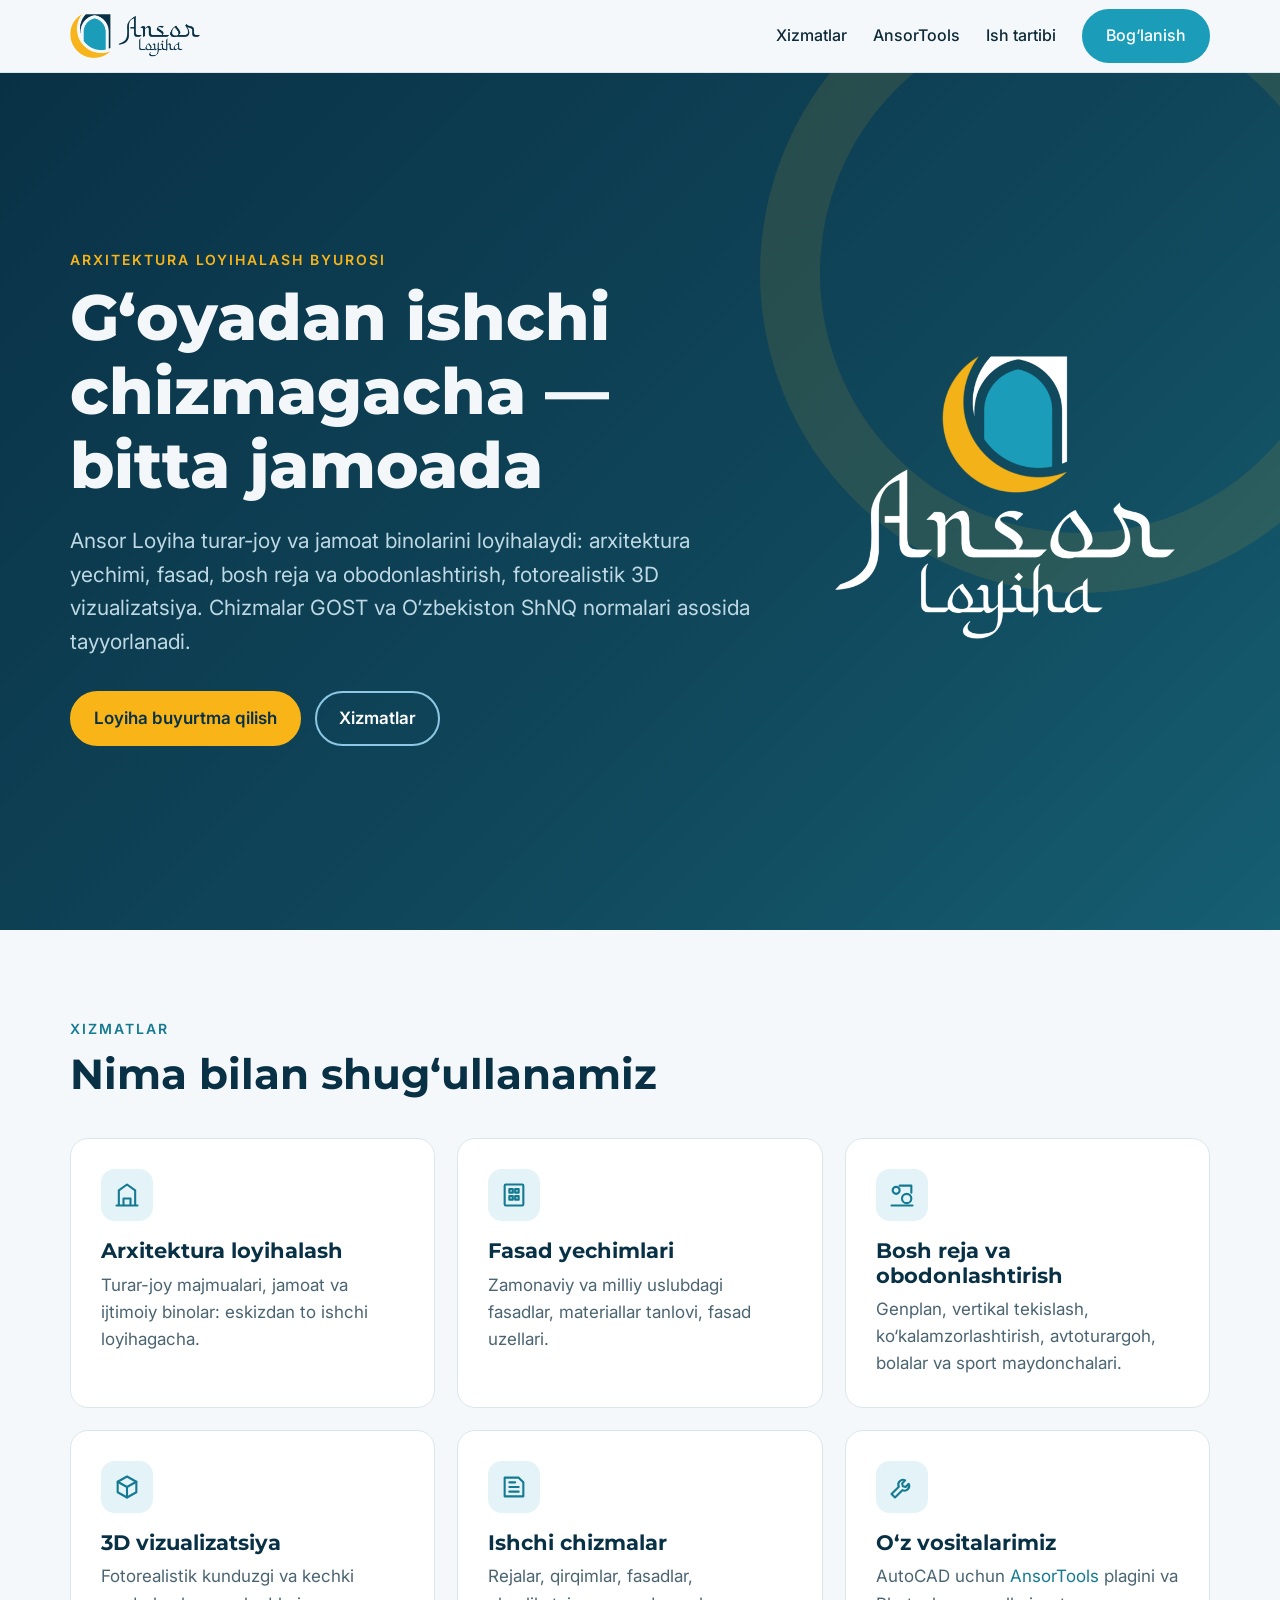
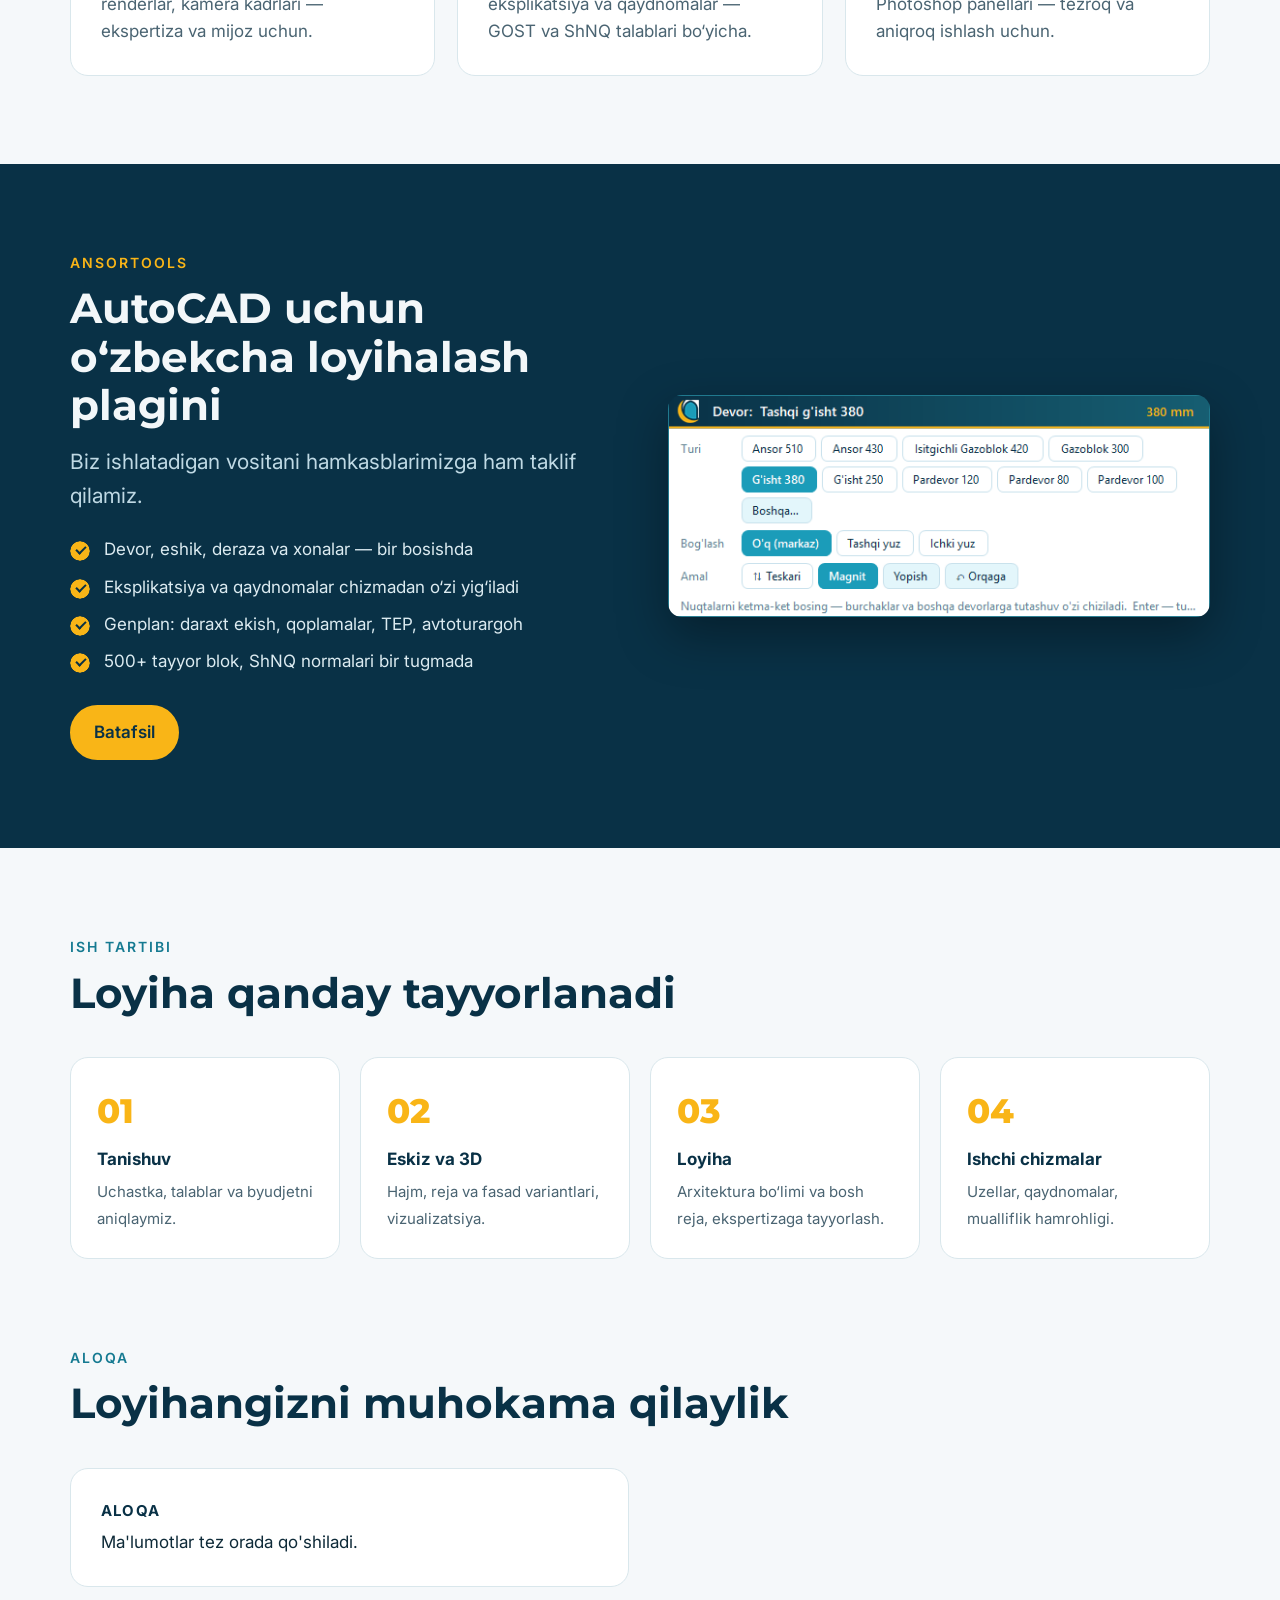
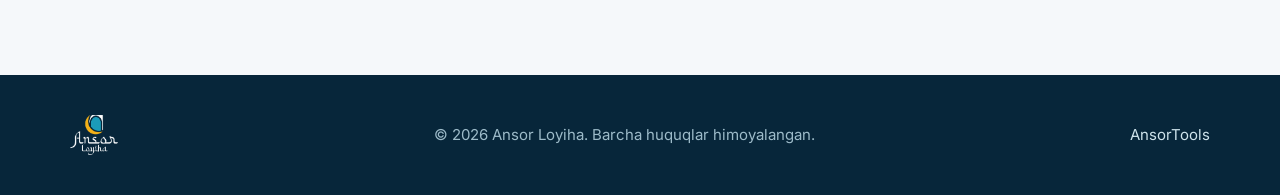
==== index.html @ 88f1e9ee "Ansor Loyiha sayti va AnsorTools yangilanish fayllari" ====
<!doctype html>
<html lang="uz">
<head>
<meta charset="utf-8">
<meta name="viewport" content="width=device-width, initial-scale=1">
<title>Ansor Loyiha — arxitektura loyihalash va 3D vizualizatsiya</title>
<meta name="description" content="Ansor Loyiha — arxitektura loyihalash byurosi: turar-joy va jamoat binolari, fasad yechimlari, bosh reja va obodonlashtirish, fotorealistik 3D vizualizatsiya. GOST va ShNQ normalari asosida.">
<meta name="keywords" content="Ansor Loyiha, arxitektura loyihalash, loyiha byurosi, 3D vizualizatsiya, fasad loyihasi, bosh reja, genplan, obodonlashtirish, ShNQ, архитектурное проектирование Узбекистан">
<link rel="canonical" href="https://saidmubin2105.github.io/">
<meta name="robots" content="index,follow">
<meta property="og:type" content="website">
<meta property="og:site_name" content="Ansor Loyiha">
<meta property="og:title" content="Ansor Loyiha — arxitektura loyihalash va 3D vizualizatsiya">
<meta property="og:description" content="Turar-joy va jamoat binolari, fasad, bosh reja va 3D vizualizatsiya — GOST va ShNQ asosida.">
<meta property="og:url" content="https://saidmubin2105.github.io/">
<meta property="og:image" content="https://saidmubin2105.github.io/assets/img/belgi-512.png">
<meta property="og:locale" content="uz_UZ">
<meta name="theme-color" content="#093146">
<link rel="icon" type="image/png" sizes="32x32" href="/assets/img/belgi-32.png">
<link rel="apple-touch-icon" href="/assets/img/belgi-180.png">
<link rel="preconnect" href="https://fonts.googleapis.com"><link rel="preconnect" href="https://fonts.gstatic.com" crossorigin>
<link rel="stylesheet" href="https://fonts.googleapis.com/css2?family=Montserrat:wght@600;700;800&family=Inter:wght@400;500;600&display=swap">
<link rel="stylesheet" href="/assets/style.css">
<script type="application/ld+json">
{
    "@context":  "https://schema.org",
    "@type":  "Organization",
    "name":  "Ansor Loyiha",
    "url":  "https://saidmubin2105.github.io/",
    "logo":  "https://saidmubin2105.github.io/assets/img/belgi-512.png",
    "description":  "Arxitektura loyihalash, fasad, bosh reja va 3D vizualizatsiya"
}
</script>
</head>
<body>
<header class="top">
  <div class="wrap">
    <a class="logo" href="/" aria-label="Ansor Loyiha — bosh sahifa"><img src="/assets/img/logo_480.png" alt="Ansor Loyiha" width="480" height="164"></a>
    <button class="menu-btn" aria-label="Menyu" onclick="document.querySelector('.nav').classList.toggle('open')">&#9776;</button>
    <nav class="nav">
      <a href="#xizmatlar">Xizmatlar</a>
      
      <a href="/ansortools.html">AnsorTools</a>
      <a href="#bosqichlar">Ish tartibi</a>
      <a class="btn" href="#aloqa">Bog‘lanish</a>
    </nav>
  </div>
</header>

<main>
<section class="hero">
  <div class="wrap">
    <div>
      <p class="eyebrow">Arxitektura loyihalash byurosi</p>
      <h1>G‘oyadan ishchi chizmagacha — bitta jamoada</h1>
      <p class="lead">Ansor Loyiha turar-joy va jamoat binolarini loyihalaydi: arxitektura yechimi, fasad, bosh reja va obodonlashtirish, fotorealistik 3D vizualizatsiya. Chizmalar GOST va O‘zbekiston ShNQ normalari asosida tayyorlanadi.</p>
      <div class="cta">
        <a class="btn gold" href="#aloqa">Loyiha buyurtma qilish</a>
        <a class="btn ghost" href="#xizmatlar">Xizmatlar</a>
      </div>
    </div>
    <img class="mark" src="/assets/img/logo_oq.png" alt="Ansor Loyiha belgisi — yarim oy va ravoq" width="1196" height="996">
  </div>
</section>

<section id="xizmatlar">
  <div class="wrap">
    <div class="sec-head">
      <p class="eyebrow">Xizmatlar</p>
      <h2>Nima bilan shug‘ullanamiz</h2>
    </div>
    <div class="grid g3">
      <article class="card">
        <div class="ico"><svg viewBox="0 0 24 24"><path d="M3 21h18M5 21V8l7-5 7 5v13M9 21v-6h6v6"/></svg></div>
        <h3>Arxitektura loyihalash</h3>
        <p>Turar-joy majmualari, jamoat va ijtimoiy binolar: eskizdan to ishchi loyihagacha.</p>
      </article>
      <article class="card">
        <div class="ico"><svg viewBox="0 0 24 24"><rect x="4" y="3" width="16" height="18" rx="1"/><path d="M8 7h3v3H8zM13 7h3v3h-3zM8 13h3v3H8zM13 13h3v3h-3z"/></svg></div>
        <h3>Fasad yechimlari</h3>
        <p>Zamonaviy va milliy uslubdagi fasadlar, materiallar tanlovi, fasad uzellari.</p>
      </article>
      <article class="card">
        <div class="ico"><svg viewBox="0 0 24 24"><circle cx="7" cy="8" r="3"/><circle cx="16" cy="15" r="4"/><path d="M3 21h18M10 4h10v6"/></svg></div>
        <h3>Bosh reja va obodonlashtirish</h3>
        <p>Genplan, vertikal tekislash, ko‘kalamzorlashtirish, avtoturargoh, bolalar va sport maydonchalari.</p>
      </article>
      <article class="card">
        <div class="ico"><svg viewBox="0 0 24 24"><path d="M12 3l8 4.5v9L12 21l-8-4.5v-9z"/><path d="M12 12l8-4.5M12 12v9M12 12L4 7.5"/></svg></div>
        <h3>3D vizualizatsiya</h3>
        <p>Fotorealistik kunduzgi va kechki renderlar, kamera kadrlari — ekspertiza va mijoz uchun.</p>
      </article>
      <article class="card">
        <div class="ico"><svg viewBox="0 0 24 24"><path d="M4 4h12l4 4v12H4z"/><path d="M8 12h8M8 16h8M8 8h5"/></svg></div>
        <h3>Ishchi chizmalar</h3>
        <p>Rejalar, qirqimlar, fasadlar, eksplikatsiya va qaydnomalar — GOST va ShNQ talablari bo‘yicha.</p>
      </article>
      <article class="card">
        <div class="ico"><svg viewBox="0 0 24 24"><path d="M14.7 6.3a4 4 0 0 0-5.4 5.4L3 18l3 3 6.3-6.3a4 4 0 0 0 5.4-5.4l-2.6 2.6-2.4-.6-.6-2.4z"/></svg></div>
        <h3>O‘z vositalarimiz</h3>
        <p>AutoCAD uchun <a href="/ansortools.html">AnsorTools</a> plagini va Photoshop panellari — tezroq va aniqroq ishlash uchun.</p>
      </article>
    </div>
  </div>
</section>



<section class="band">
  <div class="wrap split">
    <div>
      <p class="eyebrow" style="color:var(--gold)">AnsorTools</p>
      <h2>AutoCAD uchun o‘zbekcha loyihalash plagini</h2>
      <p class="lead" style="margin-top:16px">Biz ishlatadigan vositani hamkasblarimizga ham taklif qilamiz.</p>
      <ul class="ticks">
        <li>Devor, eshik, deraza va xonalar — bir bosishda</li>
        <li>Eksplikatsiya va qaydnomalar chizmadan o‘zi yig‘iladi</li>
        <li>Genplan: daraxt ekish, qoplamalar, TEP, avtoturargoh</li>
        <li>500+ tayyor blok, ShNQ normalari bir tugmada</li>
      </ul>
      <a class="btn gold" href="/ansortools.html">Batafsil</a>
    </div>
    <img class="shot" src="/assets/img/devor.png" alt="AnsorTools devor paneli: devor turi, bog‘lash va magnit tugmalari" width="560" height="230" loading="lazy">
  </div>
</section>

<section id="bosqichlar">
  <div class="wrap">
    <div class="sec-head">
      <p class="eyebrow">Ish tartibi</p>
      <h2>Loyiha qanday tayyorlanadi</h2>
    </div>
    <ol class="steps">
      <li><b>Tanishuv</b><span>Uchastka, talablar va byudjetni aniqlaymiz.</span></li>
      <li><b>Eskiz va 3D</b><span>Hajm, reja va fasad variantlari, vizualizatsiya.</span></li>
      <li><b>Loyiha</b><span>Arxitektura bo‘limi va bosh reja, ekspertizaga tayyorlash.</span></li>
      <li><b>Ishchi chizmalar</b><span>Uzellar, qaydnomalar, mualliflik hamrohligi.</span></li>
    </ol>
  </div>
</section>

<section id="aloqa" style="padding-top:0">
  <div class="wrap">
    <div class="sec-head">
      <p class="eyebrow">Aloqa</p>
      <h2>Loyihangizni muhokama qilaylik</h2>
    </div>
    <div class="contact">
      <div class="card"><b>Aloqa</b>Ma'lumotlar tez orada qo'shiladi.</div>
    </div>
  </div>
</section>
</main>

<footer>
  <div class="wrap">
    <img src="/assets/img/logo_oq.png" alt="Ansor Loyiha" width="48" height="40" style="height:40px;width:auto">
    <span>© 2026 Ansor Loyiha. Barcha huquqlar himoyalangan.</span>
    <a href="/ansortools.html">AnsorTools</a>
  </div>
</footer>
</body>
</html>
---- assets/style.css ----
:root{
  --navy:#093146; --navy2:#10475B; --teal:#1B9CB9; --teal-d:#157A91; --sky:#8CC8E5;
  --gold:#F9B517; --orange:#EF8215; --bg:#F5F8FA; --card:#FFFFFF; --line:#D9E7EC;
  --text:#0E2A38; --muted:#4A6472; --r:18px;
}
*{box-sizing:border-box;margin:0;padding:0}
html{scroll-behavior:smooth}
body{font-family:Inter,system-ui,-apple-system,"Segoe UI",Arial,sans-serif;background:var(--bg);color:var(--text);line-height:1.6;font-size:17px}
img{max-width:100%;height:auto;display:block}
.hero .wrap>*,.split>*{min-width:0}
body{overflow-x:hidden}
a{color:var(--teal-d);text-decoration:none}
a:hover{text-decoration:underline}
h1,h2,h3{font-family:Montserrat,Inter,Arial,sans-serif;line-height:1.15;color:var(--navy)}
h1{font-size:clamp(34px,5.4vw,64px);font-weight:800}
h2{font-size:clamp(28px,3.6vw,42px);font-weight:700}
h3{font-size:21px;font-weight:700}
.wrap{max-width:1180px;margin:0 auto;padding:0 20px}
.eyebrow{font-size:14px;font-weight:600;letter-spacing:.14em;text-transform:uppercase;color:var(--teal-d);margin-bottom:10px}
.lead{font-size:clamp(17px,2vw,21px);color:var(--muted);max-width:720px}

/* sarlavha */
.top{position:sticky;top:0;z-index:20;background:rgba(245,248,250,.92);backdrop-filter:blur(10px);border-bottom:1px solid var(--line)}
.top .wrap{display:flex;align-items:center;justify-content:space-between;height:72px;gap:16px}
.top .logo img{height:44px;width:auto}
.nav{display:flex;gap:26px;align-items:center}
.nav a{color:var(--text);font-weight:500;font-size:16px}
.nav a.btn{color:#fff}
.menu-btn{display:none;background:none;border:0;font-size:28px;color:var(--navy);cursor:pointer}
.btn{display:inline-block;background:var(--teal);color:#fff;font-weight:600;padding:12px 22px;border-radius:999px;border:2px solid var(--teal);transition:.2s}
.btn:hover{background:var(--teal-d);border-color:var(--teal-d);text-decoration:none}
.btn.gold{background:var(--gold);border-color:var(--gold);color:var(--navy)}
.btn.gold:hover{background:#ffc93f}
.btn.ghost{background:transparent;color:#fff;border-color:var(--sky)}
.btn.ghost:hover{background:rgba(140,200,229,.15)}

/* hero */
.hero{background:linear-gradient(135deg,var(--navy) 0%,var(--navy2) 60%,#165E72 100%);color:#F3F7F9;position:relative;overflow:hidden}
.hero::after{content:"";position:absolute;right:-120px;top:-120px;width:520px;height:520px;border-radius:50%;border:60px solid rgba(249,181,23,.10)}
.hero .wrap{display:grid;grid-template-columns:1.25fr .75fr;gap:48px;align-items:center;padding-top:88px;padding-bottom:96px;position:relative;z-index:1}
.hero h1{color:#F3F7F9}
.hero .eyebrow{color:var(--gold)}
.hero .lead{color:#BFD9E4;margin:22px 0 32px}
.hero .cta{display:flex;flex-wrap:wrap;gap:14px}
.hero .mark{justify-self:center;max-width:340px;width:100%}

/* bo'limlar */
section{padding:88px 0}
.sec-head{margin-bottom:40px}
.grid{display:grid;gap:22px}
.g3{grid-template-columns:repeat(3,1fr)}
.g2{grid-template-columns:repeat(2,1fr)}
.card{background:var(--card);border:1px solid var(--line);border-radius:var(--r);padding:30px;transition:.2s}
.card:hover{box-shadow:0 14px 40px rgba(9,49,70,.10);transform:translateY(-2px)}
.card .ico{width:52px;height:52px;border-radius:14px;background:#E3F3F8;display:grid;place-items:center;margin-bottom:18px}
.card .ico svg{width:28px;height:28px;stroke:var(--teal-d);fill:none;stroke-width:1.8;stroke-linecap:round;stroke-linejoin:round}
.card p{color:var(--muted);margin-top:8px}

.band{background:var(--navy);color:#F3F7F9}
.band h2{color:#F3F7F9}
.band .lead{color:#BFD9E4}
.split{display:grid;grid-template-columns:1fr 1fr;gap:56px;align-items:center}
.shot{border-radius:14px;box-shadow:0 18px 50px rgba(0,0,0,.35);background:#fff}
.ticks{list-style:none;margin:24px 0 30px}
.ticks li{padding-left:34px;position:relative;margin:10px 0;color:#DCEBF1}
.ticks li::before{content:"";position:absolute;left:0;top:5px;width:20px;height:20px;border-radius:50%;background:var(--gold);
  -webkit-mask:url("data:image/svg+xml,%3Csvg xmlns='http://www.w3.org/2000/svg' viewBox='0 0 20 20'%3E%3Ccircle cx='10' cy='10' r='10'/%3E%3C/svg%3E")}
.ticks li::after{content:"";position:absolute;left:6px;top:10px;width:8px;height:4px;border-left:2.5px solid var(--navy);border-bottom:2.5px solid var(--navy);transform:rotate(-45deg)}
.light .ticks li{color:var(--text)}

.proj{border-radius:var(--r);overflow:hidden;background:var(--card);border:1px solid var(--line)}
.proj .ph{aspect-ratio:4/3;background:linear-gradient(135deg,#E3F3F8,#CFE7EF);display:grid;place-items:center;color:var(--teal-d);font-weight:600}
.proj .ph img{width:100%;height:100%;object-fit:cover}
.proj .tx{padding:20px 22px}
.proj .tx p{color:var(--muted);font-size:15px}

.steps{counter-reset:s;display:grid;grid-template-columns:repeat(4,1fr);gap:20px}
.steps li{list-style:none;background:var(--card);border:1px solid var(--line);border-radius:var(--r);padding:26px}
.steps li::before{counter-increment:s;content:counter(s,decimal-leading-zero);display:block;font-family:Montserrat,Arial,sans-serif;font-weight:800;font-size:34px;color:var(--gold);margin-bottom:8px}
.steps li b{display:block;color:var(--navy);margin-bottom:4px}
.steps li span{color:var(--muted);font-size:15px}

.contact{display:grid;grid-template-columns:1fr 1fr;gap:22px}
.contact .card b{display:block;color:var(--navy);font-size:15px;text-transform:uppercase;letter-spacing:.08em;margin-bottom:6px}

footer{background:#07263A;color:#9DBBC9;padding:40px 0;font-size:15px}
footer .wrap{display:flex;justify-content:space-between;gap:20px;flex-wrap:wrap;align-items:center}
footer img{height:40px;width:auto}
footer a{color:#CFE4EC}

@media (max-width:900px){
  .hero .wrap,.split,.g2,.contact{grid-template-columns:1fr}
  .g3,.steps{grid-template-columns:1fr 1fr}
  .hero .mark{max-width:200px;order:-1}
  .hero .wrap{padding-top:56px;padding-bottom:64px;gap:28px}
  section{padding:64px 0}
}
@media (max-width:640px){
  .g3,.steps{grid-template-columns:1fr}
  .nav{display:none;position:absolute;top:72px;left:0;right:0;background:var(--bg);flex-direction:column;padding:18px 20px;border-bottom:1px solid var(--line);align-items:flex-start}
  .nav.open{display:flex}
  .menu-btn{display:block}
  .top .logo img{height:38px}
  .hero .mark{max-width:140px}
  .hero::after{width:300px;height:300px;border-width:36px;right:-110px;top:-110px}
}
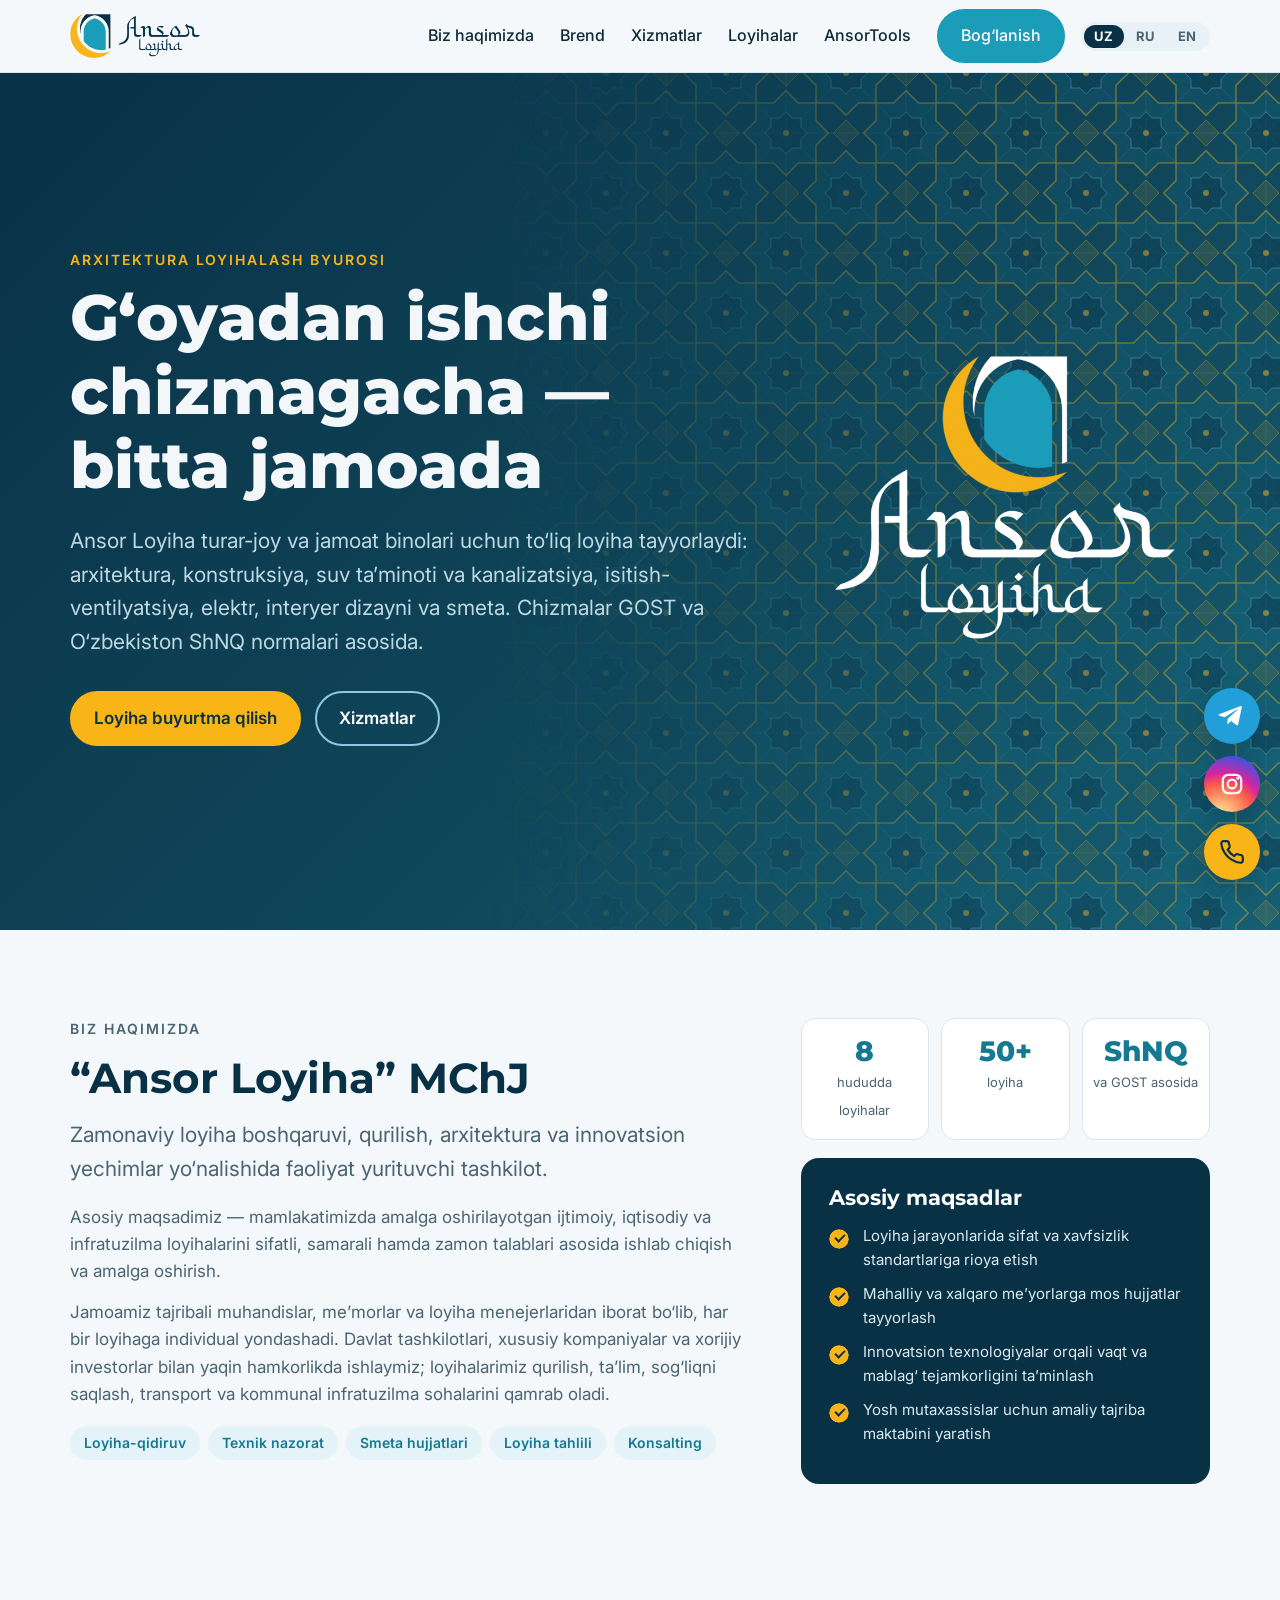
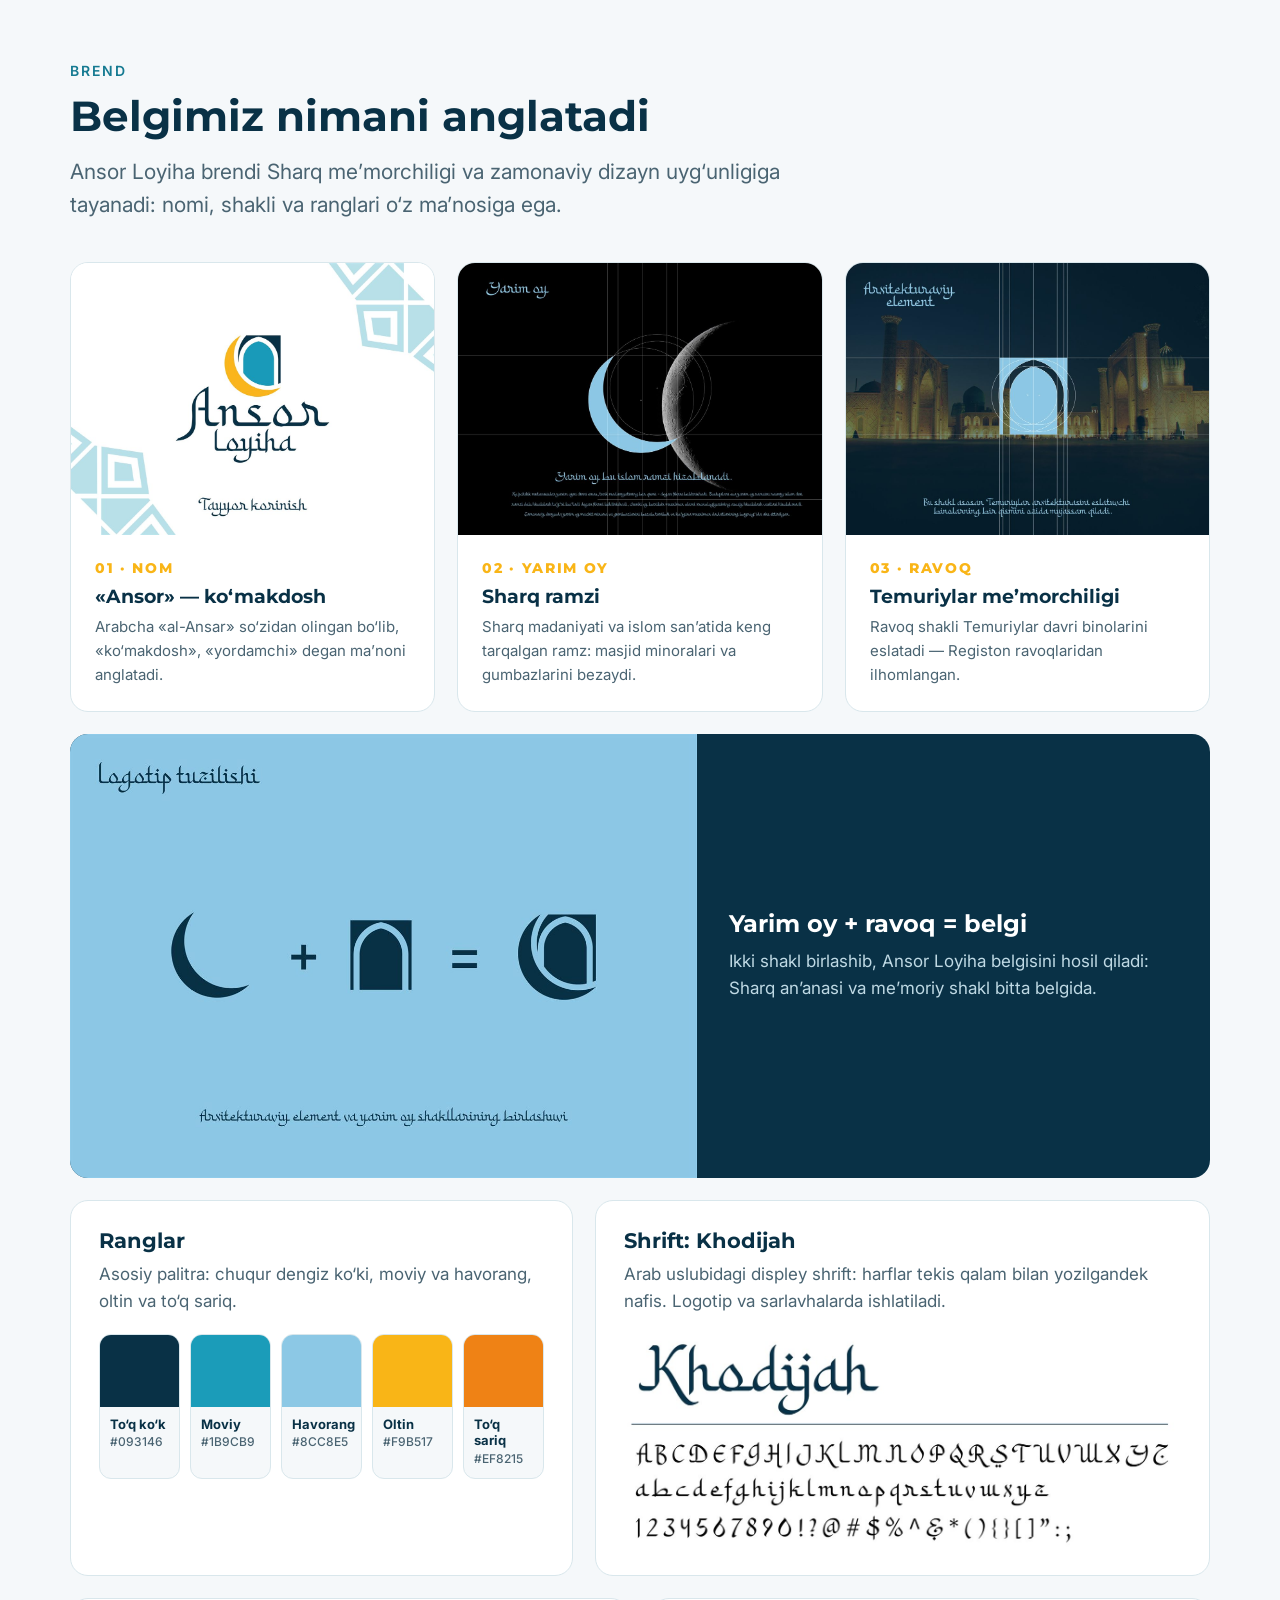
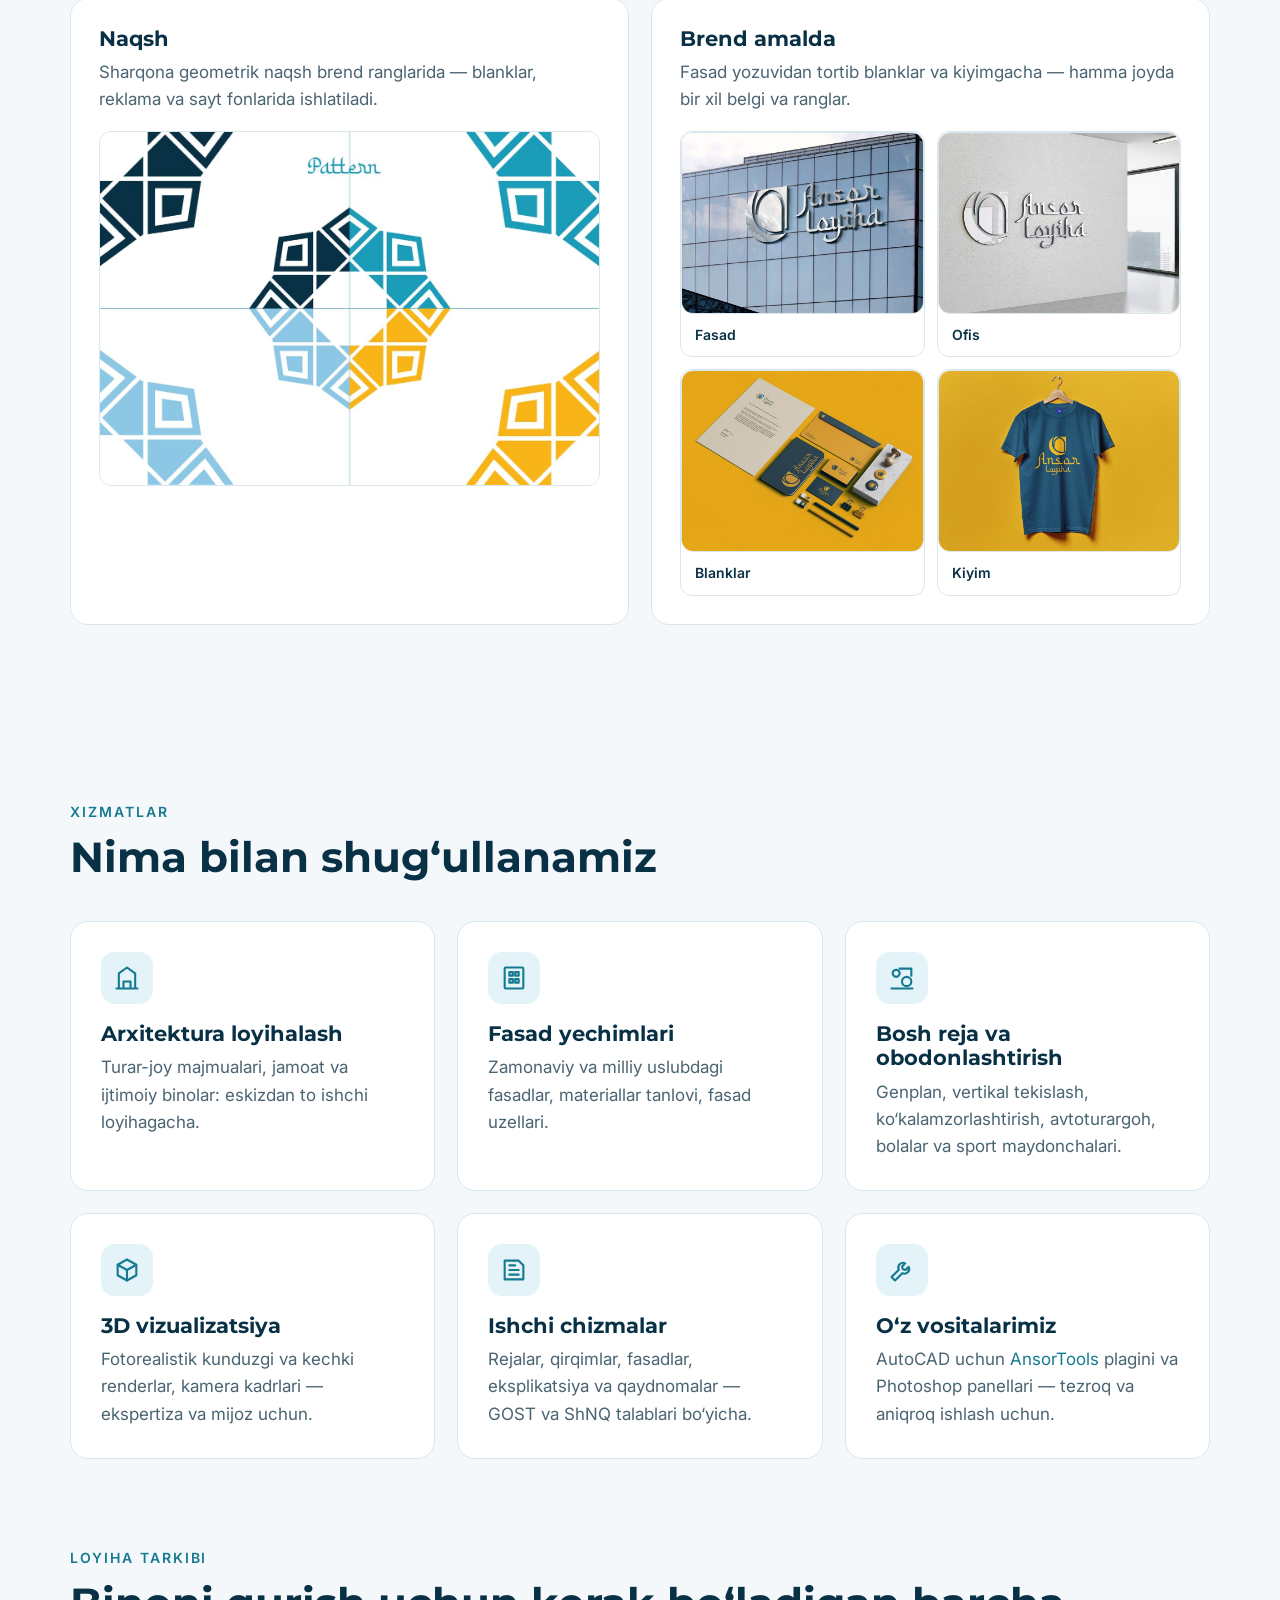
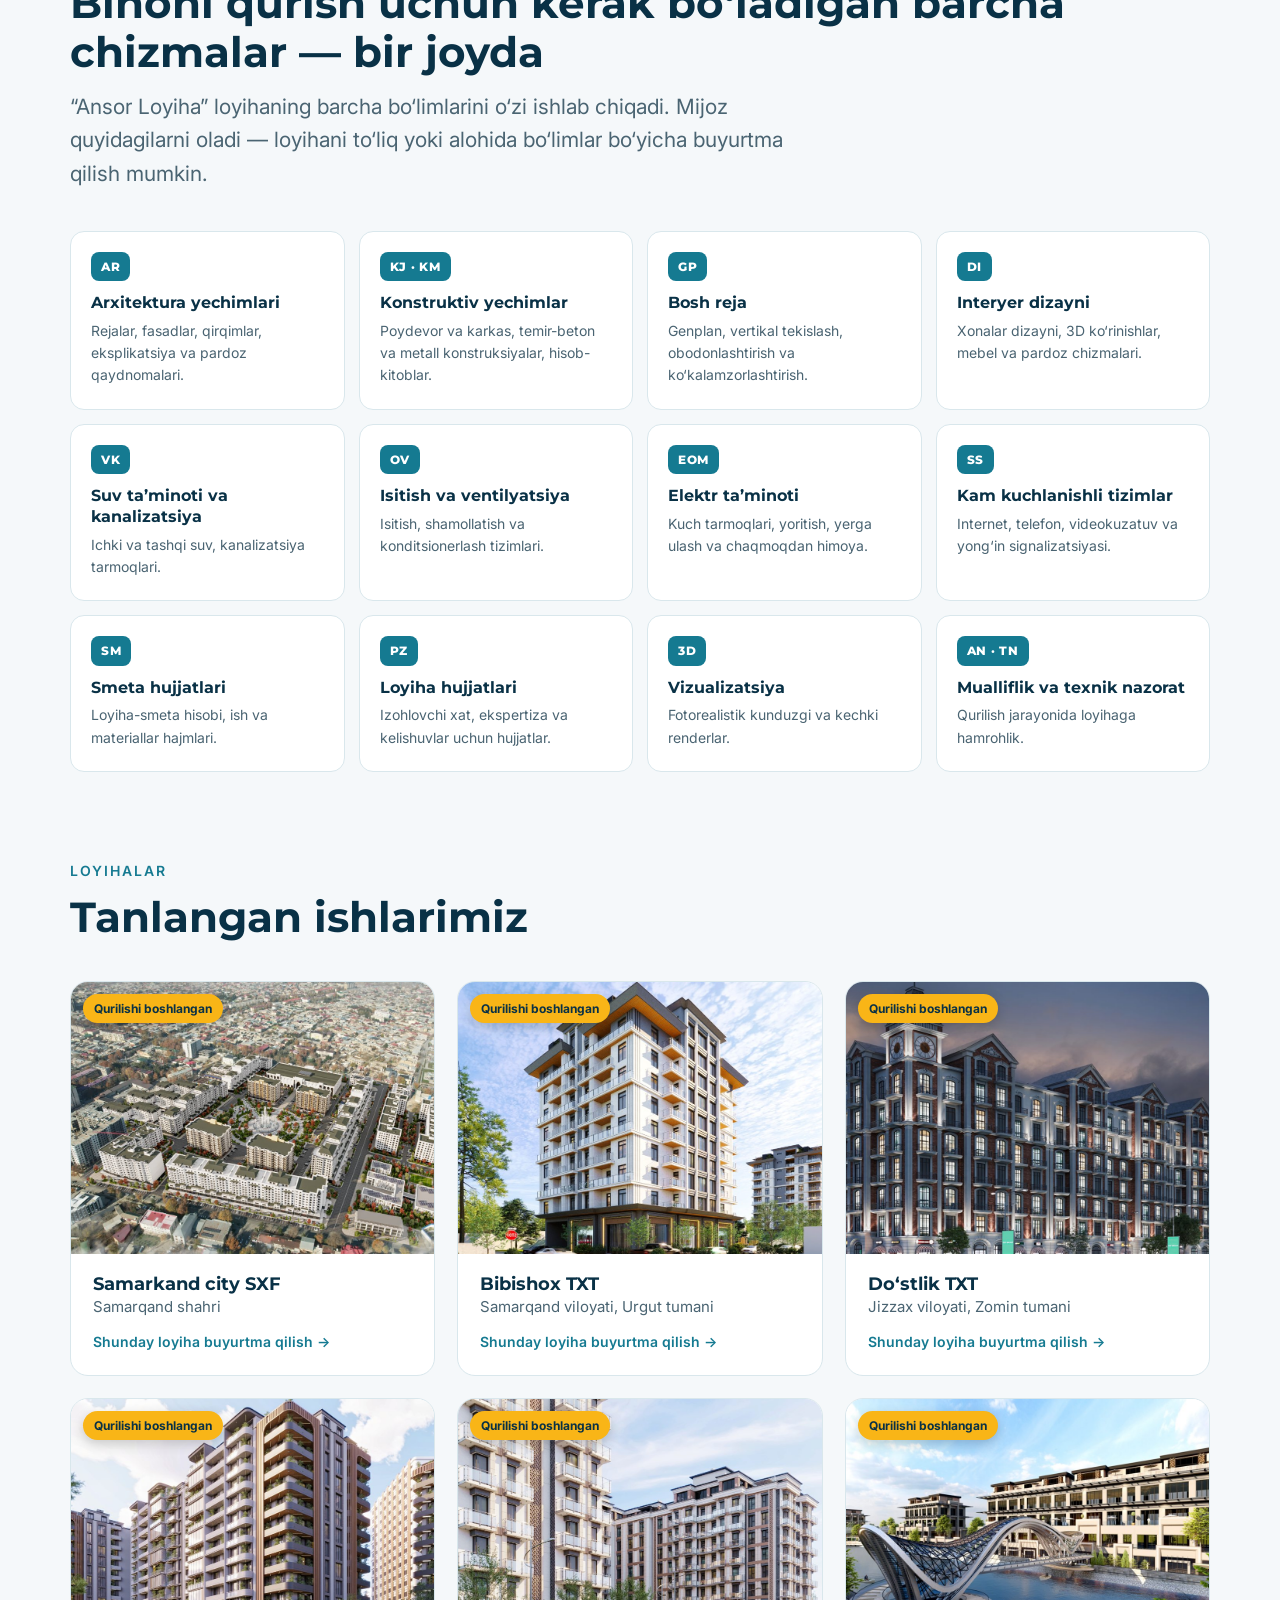
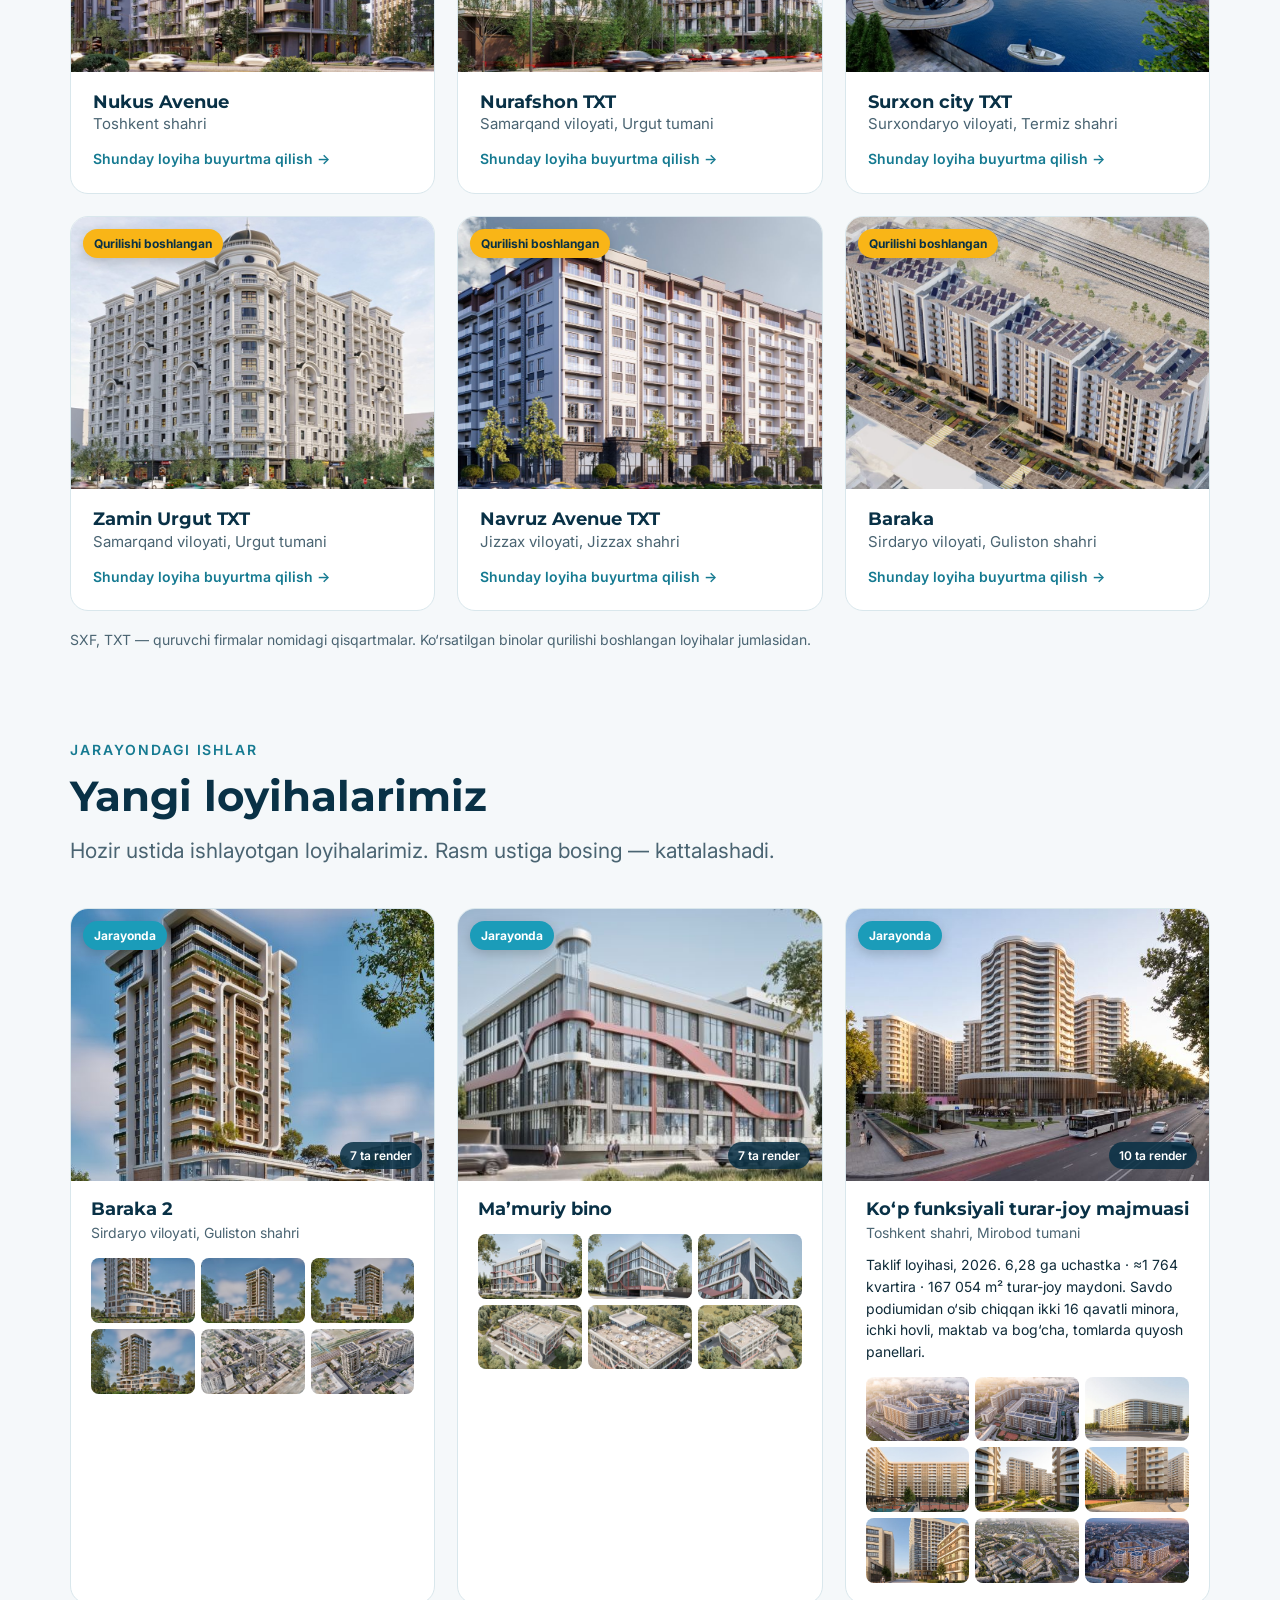
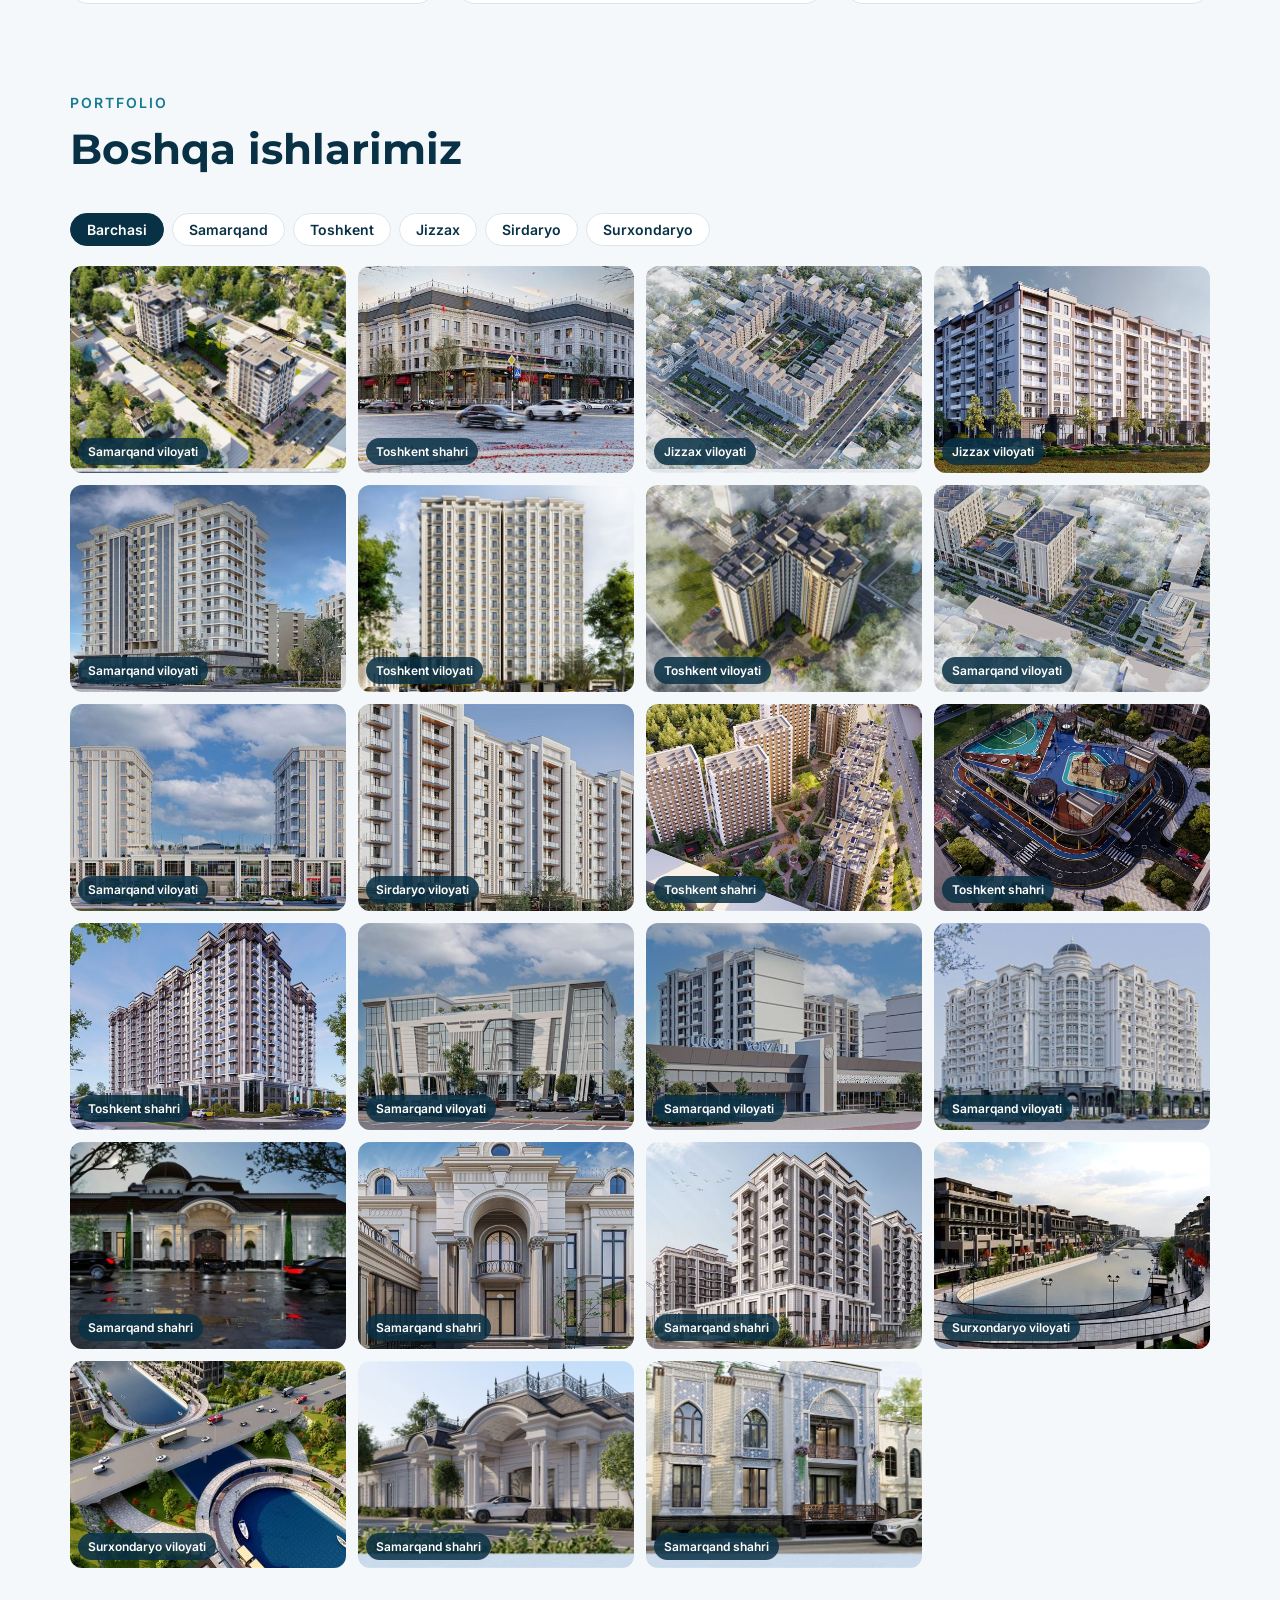
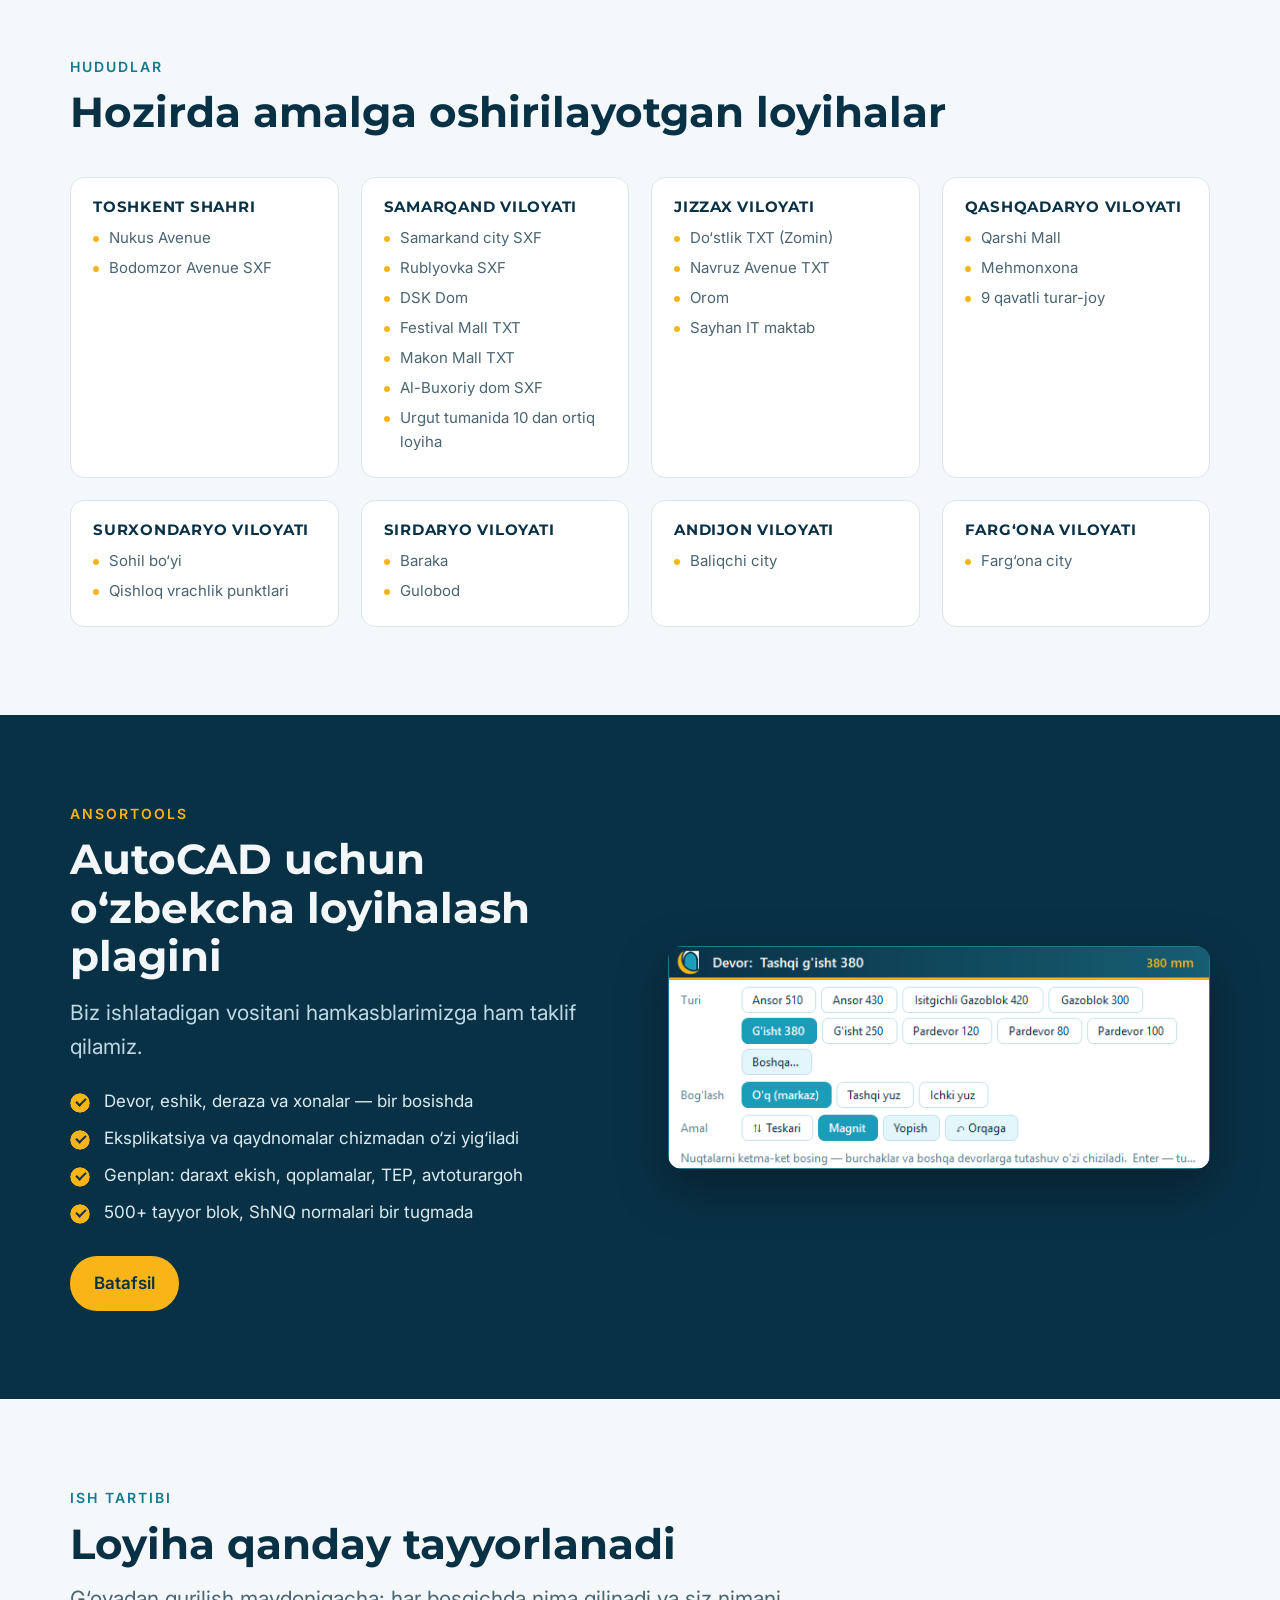
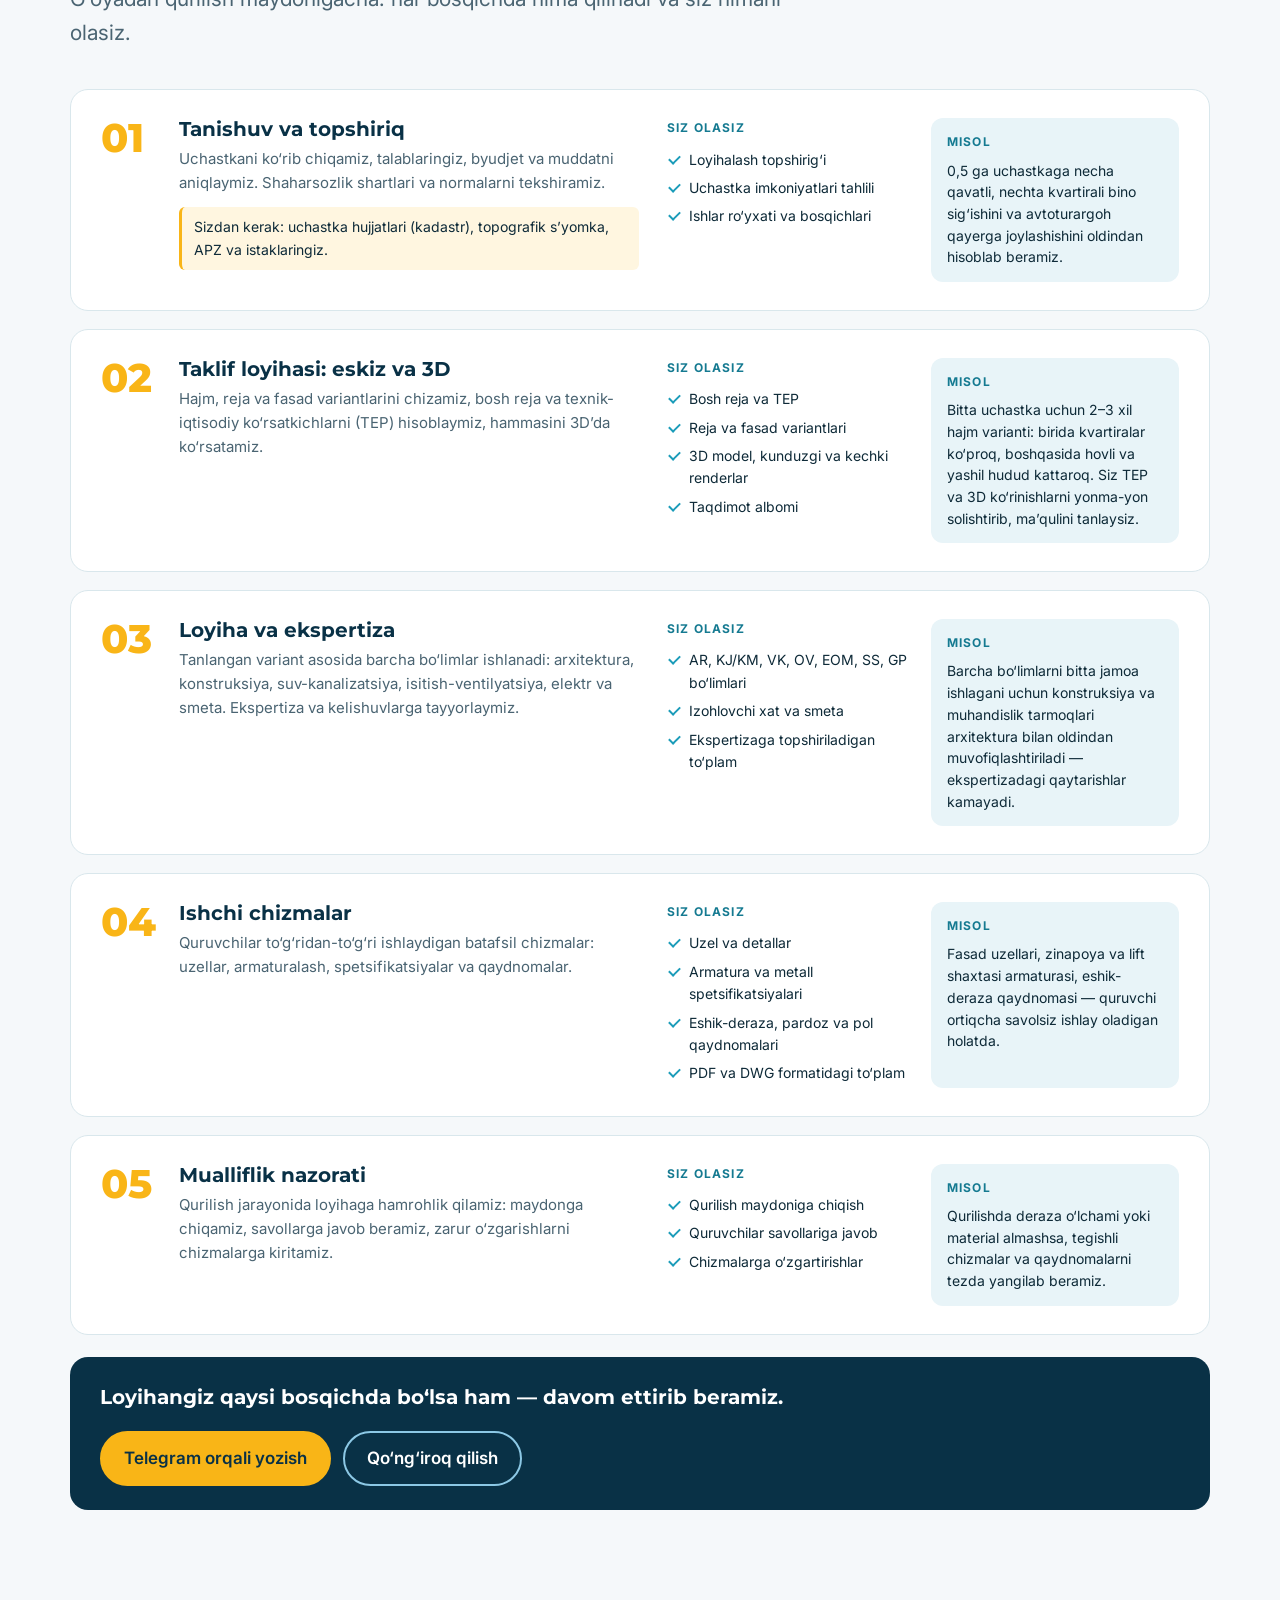
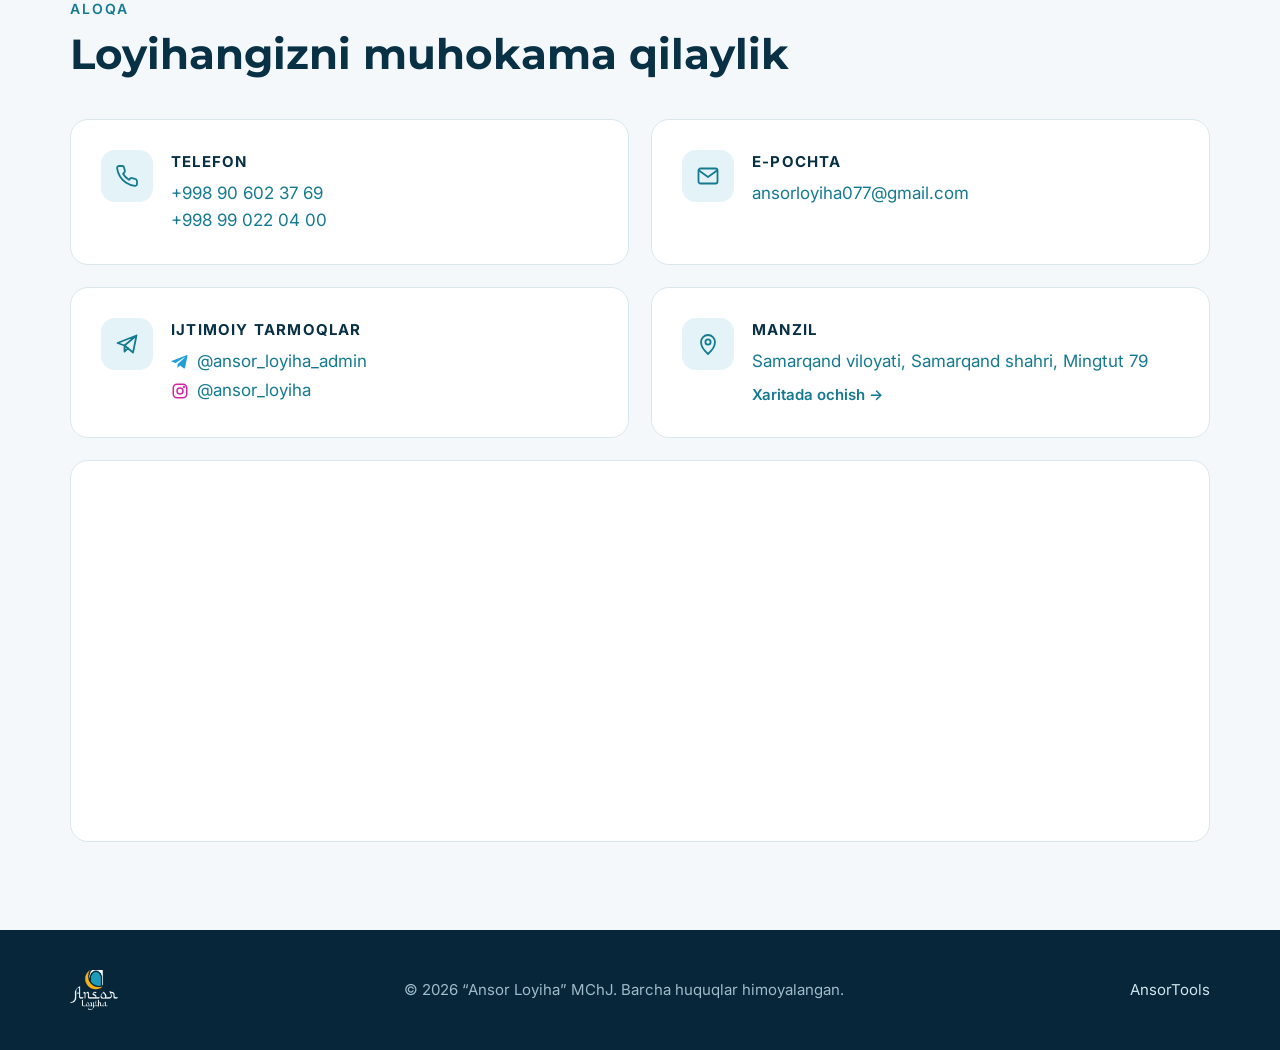
==== commit d67f5e67: "Uch tilli sayt: naqsh, biz haqimizda, brend, loyiha tarkibi, loyihalar, jarayondagi ishlar, ish tart" ====
--- a/index.html
+++ b/index.html
@@ -4,9 +4,13 @@
 <meta charset="utf-8">
 <meta name="viewport" content="width=device-width, initial-scale=1">
 <title>Ansor Loyiha — arxitektura loyihalash va 3D vizualizatsiya</title>
-<meta name="description" content="Ansor Loyiha — arxitektura loyihalash byurosi: turar-joy va jamoat binolari, fasad yechimlari, bosh reja va obodonlashtirish, fotorealistik 3D vizualizatsiya. GOST va ShNQ normalari asosida.">
+<meta name="description" content="Ansor Loyiha — arxitektura loyihalash byurosi: turar-joy va jamoat binolari, fasad, bosh reja, obodonlashtirish va 3D vizualizatsiya. GOST va ShNQ asosida.">
 <meta name="keywords" content="Ansor Loyiha, arxitektura loyihalash, loyiha byurosi, 3D vizualizatsiya, fasad loyihasi, bosh reja, genplan, obodonlashtirish, ShNQ, архитектурное проектирование Узбекистан">
 <link rel="canonical" href="https://saidmubin2105.github.io/">
+<link rel="alternate" hreflang="uz" href="https://saidmubin2105.github.io/">
+<link rel="alternate" hreflang="ru" href="https://saidmubin2105.github.io/ru/">
+<link rel="alternate" hreflang="en" href="https://saidmubin2105.github.io/en/">
+<link rel="alternate" hreflang="x-default" href="https://saidmubin2105.github.io/">
 <meta name="robots" content="index,follow">
 <meta property="og:type" content="website">
 <meta property="og:site_name" content="Ansor Loyiha">
@@ -26,9 +30,31 @@
     "@context":  "https://schema.org",
     "@type":  "Organization",
     "name":  "Ansor Loyiha",
+    "legalName":  "\"Ansor Loyiha\" MChJ",
     "url":  "https://saidmubin2105.github.io/",
     "logo":  "https://saidmubin2105.github.io/assets/img/belgi-512.png",
-    "description":  "Arxitektura loyihalash, fasad, bosh reja va 3D vizualizatsiya"
+    "description":  "Arxitektura loyihalash, fasad, bosh reja va 3D vizualizatsiya",
+    "telephone":  [
+                      "+998 90 602 37 69",
+                      "+998 99 022 04 00"
+                  ],
+    "email":  "ansorloyiha077@gmail.com",
+    "address":  {
+                    "@type":  "PostalAddress",
+                    "streetAddress":  "Samarqand viloyati, Samarqand shahri, Mingtut 79",
+                    "addressLocality":  "Samarqand",
+                    "addressCountry":  "UZ"
+                },
+    "geo":  {
+                "@type":  "GeoCoordinates",
+                "latitude":  39.657522,
+                "longitude":  66.940864
+            },
+    "hasMap":  "https://www.google.com/maps/search/?api=1\u0026query=39.657522,66.940864",
+    "sameAs":  [
+                   "https://t.me/ANSOR_LOYIHA_ADMIN",
+                   "https://instagram.com/ansor_loyiha"
+               ]
 }
 </script>
 </head>
@@ -36,14 +62,16 @@
 <header class="top">
   <div class="wrap">
     <a class="logo" href="/" aria-label="Ansor Loyiha — bosh sahifa"><img src="/assets/img/logo_480.png" alt="Ansor Loyiha" width="480" height="164"></a>
-    <button class="menu-btn" aria-label="Menyu" onclick="document.querySelector('.nav').classList.toggle('open')">&#9776;</button>
     <nav class="nav">
+      <a href="#haqida">Biz haqimizda</a>
+      <a href="#brend">Brend</a>
       <a href="#xizmatlar">Xizmatlar</a>
-      
+      <a href="#loyihalar">Loyihalar</a>
       <a href="/ansortools.html">AnsorTools</a>
-      <a href="#bosqichlar">Ish tartibi</a>
       <a class="btn" href="#aloqa">Bog‘lanish</a>
     </nav>
+    <div class="lang"><a href="/" aria-current="true" hreflang="uz">UZ</a><a href="/ru/" hreflang="ru">RU</a><a href="/en/" hreflang="en">EN</a></div>
+    <button class="menu-btn" aria-label="Menyu" onclick="document.querySelector('.nav').classList.toggle('open')">&#9776;</button>
   </div>
 </header>
 
@@ -53,7 +81,7 @@
     <div>
       <p class="eyebrow">Arxitektura loyihalash byurosi</p>
       <h1>G‘oyadan ishchi chizmagacha — bitta jamoada</h1>
-      <p class="lead">Ansor Loyiha turar-joy va jamoat binolarini loyihalaydi: arxitektura yechimi, fasad, bosh reja va obodonlashtirish, fotorealistik 3D vizualizatsiya. Chizmalar GOST va O‘zbekiston ShNQ normalari asosida tayyorlanadi.</p>
+      <p class="lead">Ansor Loyiha turar-joy va jamoat binolari uchun to‘liq loyiha tayyorlaydi: arxitektura, konstruksiya, suv ta’minoti va kanalizatsiya, isitish-ventilyatsiya, elektr, interyer dizayni va smeta. Chizmalar GOST va O‘zbekiston ShNQ normalari asosida.</p>
       <div class="cta">
         <a class="btn gold" href="#aloqa">Loyiha buyurtma qilish</a>
         <a class="btn ghost" href="#xizmatlar">Xizmatlar</a>
@@ -63,12 +91,105 @@
   </div>
 </section>
 
+<section id="haqida">
+  <div class="wrap about">
+    <div>
+      <p class="eyebrow">Biz haqimizda</p>
+      <h2>“Ansor Loyiha” MChJ</h2>
+      <p class="lead" style="margin:16px 0 18px">Zamonaviy loyiha boshqaruvi, qurilish, arxitektura va innovatsion yechimlar yo‘nalishida faoliyat yurituvchi tashkilot.</p>
+      <p>Asosiy maqsadimiz — mamlakatimizda amalga oshirilayotgan ijtimoiy, iqtisodiy va infratuzilma loyihalarini sifatli, samarali hamda zamon talablari asosida ishlab chiqish va amalga oshirish.</p>
+      <p>Jamoamiz tajribali muhandislar, me’morlar va loyiha menejerlaridan iborat bo‘lib, har bir loyihaga individual yondashadi. Davlat tashkilotlari, xususiy kompaniyalar va xorijiy investorlar bilan yaqin hamkorlikda ishlaymiz; loyihalarimiz qurilish, ta’lim, sog‘liqni saqlash, transport va kommunal infratuzilma sohalarini qamrab oladi.</p>
+      <div class="chips"><span>Loyiha-qidiruv</span><span>Texnik nazorat</span><span>Smeta hujjatlari</span><span>Loyiha tahlili</span><span>Konsalting</span></div>
+    </div>
+    <div>
+      <div class="stats">
+        <div><b>8</b><span>hududda loyihalar</span></div>
+        <div><b>50+</b><span>loyiha</span></div>
+        <div><b>ShNQ</b><span>va GOST asosida</span></div>
+      </div>
+      <div class="aside">
+        <h3>Asosiy maqsadlar</h3>
+        <ul class="ticks">
+          <li>Loyiha jarayonlarida sifat va xavfsizlik standartlariga rioya etish</li>
+          <li>Mahalliy va xalqaro me’yorlarga mos hujjatlar tayyorlash</li>
+          <li>Innovatsion texnologiyalar orqali vaqt va mablag‘ tejamkorligini ta’minlash</li>
+          <li>Yosh mutaxassislar uchun amaliy tajriba maktabini yaratish</li>
+        </ul>
+      </div>
+    </div>
+  </div>
+</section>
+<section id="brend">
+  <div class="wrap">
+    <div class="sec-head">
+      <p class="eyebrow">Brend</p>
+      <h2>Belgimiz nimani anglatadi</h2>
+      <p class="lead" style="margin-top:14px">Ansor Loyiha brendi Sharq me’morchiligi va zamonaviy dizayn uyg‘unligiga tayanadi: nomi, shakli va ranglari o‘z ma’nosiga ega.</p>
+    </div>
+    <p class="swipe-hint">Surib ko‘ring</p>
+    <div class="br-story">
+      <article class="br-card">
+        <img src="/assets/img/brend/logotip.jpg" alt="Ansor Loyiha logotipi: yarim oy, ravoq va «Ansor Loyiha» yozuvi" width="1200" height="849" loading="lazy">
+        <div class="br-tx"><span class="br-num">01 · NOM</span><h3>«Ansor» — ko‘makdosh</h3><p>Arabcha «al-Ansar» so‘zidan olingan bo‘lib, «ko‘makdosh», «yordamchi» degan ma’noni anglatadi.</p></div>
+      </article>
+      <article class="br-card">
+        <img src="/assets/img/brend/yarim-oy.jpg" alt="Yarim oy ramzi va uning chizmasi" width="1200" height="849" loading="lazy">
+        <div class="br-tx"><span class="br-num">02 · YARIM OY</span><h3>Sharq ramzi</h3><p>Sharq madaniyati va islom san’atida keng tarqalgan ramz: masjid minoralari va gumbazlarini bezaydi.</p></div>
+      </article>
+      <article class="br-card">
+        <img src="/assets/img/brend/ravoq.jpg" alt="Registon ravoqlari fonida belgining ravoq shakli" width="1200" height="849" loading="lazy">
+        <div class="br-tx"><span class="br-num">03 · RAVOQ</span><h3>Temuriylar me’morchiligi</h3><p>Ravoq shakli Temuriylar davri binolarini eslatadi — Registon ravoqlaridan ilhomlangan.</p></div>
+      </article>
+    </div>
+    <div class="br-formula">
+      <img src="/assets/img/brend/belgi-tuzilishi.jpg" alt="Belgi tuzilishi: yarim oy va ravoq qo‘shilib Ansor Loyiha belgisini hosil qiladi" width="1200" height="849" loading="lazy">
+      <div><h3>Yarim oy + ravoq = belgi</h3><p>Ikki shakl birlashib, Ansor Loyiha belgisini hosil qiladi: Sharq an’anasi va me’moriy shakl bitta belgida.</p></div>
+    </div>
+    <div class="br-row">
+      <div class="br-box">
+        <h3>Ranglar</h3>
+        <p>Asosiy palitra: chuqur dengiz ko‘ki, moviy va havorang, oltin va to‘q sariq.</p>
+        <div class="br-sw">
+          <div><i style="background:#093146"></i><b>To‘q ko‘k</b><code>#093146</code></div>
+          <div><i style="background:#1B9CB9"></i><b>Moviy</b><code>#1B9CB9</code></div>
+          <div><i style="background:#8CC8E5"></i><b>Havorang</b><code>#8CC8E5</code></div>
+          <div><i style="background:#F9B517"></i><b>Oltin</b><code>#F9B517</code></div>
+          <div><i style="background:#EF8215"></i><b>To‘q sariq</b><code>#EF8215</code></div>
+        </div>
+      </div>
+      <div class="br-box">
+        <h3>Shrift: Khodijah</h3>
+        <p>Arab uslubidagi displey shrift: harflar tekis qalam bilan yozilgandek nafis. Logotip va sarlavhalarda ishlatiladi.</p>
+        <img src="/assets/img/brend/shrift.jpg" alt="Khodijah shrifti: nomi, bosh va kichik harflar, raqamlar" width="1200" height="459" loading="lazy">
+      </div>
+    </div>
+    <div class="br-two">
+      <div class="br-box">
+        <h3>Naqsh</h3>
+        <p>Sharqona geometrik naqsh brend ranglarida — blanklar, reklama va sayt fonlarida ishlatiladi.</p>
+        <img src="/assets/img/brend/naqsh.jpg" alt="Ansor Loyiha geometrik naqshi brend ranglarida" width="1200" height="849" loading="lazy">
+      </div>
+      <div class="br-box">
+        <h3>Brend amalda</h3>
+        <p>Fasad yozuvidan tortib blanklar va kiyimgacha — hamma joyda bir xil belgi va ranglar.</p>
+        <div class="br-mock">
+          <figure><img src="/assets/img/brend/maket-fasad.jpg" alt="Shisha fasaddagi Ansor Loyiha yozuvi" width="900" height="636" loading="lazy"><figcaption>Fasad</figcaption></figure>
+          <figure><img src="/assets/img/brend/maket-ofis.jpg" alt="Ofis devoridagi Ansor Loyiha belgisi" width="900" height="637" loading="lazy"><figcaption>Ofis</figcaption></figure>
+          <figure><img src="/assets/img/brend/maket-blanklar.jpg" alt="Ansor Loyiha blanklar to‘plami: xat, konvert, vizitka, muhr" width="900" height="636" loading="lazy"><figcaption>Blanklar</figcaption></figure>
+          <figure><img src="/assets/img/brend/maket-futbolka.jpg" alt="Ansor Loyiha belgili futbolka" width="900" height="636" loading="lazy"><figcaption>Kiyim</figcaption></figure>
+        </div>
+      </div>
+    </div>
+  </div>
+</section>
+
 <section id="xizmatlar">
   <div class="wrap">
     <div class="sec-head">
       <p class="eyebrow">Xizmatlar</p>
       <h2>Nima bilan shug‘ullanamiz</h2>
     </div>
+    <p class="swipe-hint">Surib ko‘ring</p>
     <div class="grid g3">
       <article class="card">
         <div class="ico"><svg viewBox="0 0 24 24"><path d="M3 21h18M5 21V8l7-5 7 5v13M9 21v-6h6v6"/></svg></div>
@@ -104,6 +225,133 @@
   </div>
 </section>
 
+<section id="tarkib" style="padding-top:0">
+  <div class="wrap">
+    <div class="sec-head">
+      <p class="eyebrow">Loyiha tarkibi</p>
+      <h2>Binoni qurish uchun kerak bo‘ladigan barcha chizmalar — bir joyda</h2>
+      <p class="lead" style="margin-top:14px">“Ansor Loyiha” loyihaning barcha bo‘limlarini o‘zi ishlab chiqadi. Mijoz quyidagilarni oladi — loyihani to‘liq yoki alohida bo‘limlar bo‘yicha buyurtma qilish mumkin.</p>
+    </div>
+    <div class="tk-grid">
+      <div class="tk"><em>AR</em><h3>Arxitektura yechimlari</h3><p>Rejalar, fasadlar, qirqimlar, eksplikatsiya va pardoz qaydnomalari.</p></div>
+      <div class="tk"><em>KJ · KM</em><h3>Konstruktiv yechimlar</h3><p>Poydevor va karkas, temir-beton va metall konstruksiyalar, hisob-kitoblar.</p></div>
+      <div class="tk"><em>GP</em><h3>Bosh reja</h3><p>Genplan, vertikal tekislash, obodonlashtirish va ko‘kalamzorlashtirish.</p></div>
+      <div class="tk"><em>DI</em><h3>Interyer dizayni</h3><p>Xonalar dizayni, 3D ko‘rinishlar, mebel va pardoz chizmalari.</p></div>
+      <div class="tk"><em>VK</em><h3>Suv ta’minoti va kanalizatsiya</h3><p>Ichki va tashqi suv, kanalizatsiya tarmoqlari.</p></div>
+      <div class="tk"><em>OV</em><h3>Isitish va ventilyatsiya</h3><p>Isitish, shamollatish va konditsionerlash tizimlari.</p></div>
+      <div class="tk"><em>EOM</em><h3>Elektr ta’minoti</h3><p>Kuch tarmoqlari, yoritish, yerga ulash va chaqmoqdan himoya.</p></div>
+      <div class="tk"><em>SS</em><h3>Kam kuchlanishli tizimlar</h3><p>Internet, telefon, videokuzatuv va yong‘in signalizatsiyasi.</p></div>
+      <div class="tk"><em>SM</em><h3>Smeta hujjatlari</h3><p>Loyiha-smeta hisobi, ish va materiallar hajmlari.</p></div>
+      <div class="tk"><em>PZ</em><h3>Loyiha hujjatlari</h3><p>Izohlovchi xat, ekspertiza va kelishuvlar uchun hujjatlar.</p></div>
+      <div class="tk"><em>3D</em><h3>Vizualizatsiya</h3><p>Fotorealistik kunduzgi va kechki renderlar.</p></div>
+      <div class="tk"><em>AN · TN</em><h3>Mualliflik va texnik nazorat</h3><p>Qurilish jarayonida loyihaga hamrohlik.</p></div>
+    </div>
+  </div>
+</section>
+
+<section id="loyihalar" style="padding-top:0">
+  <div class="wrap">
+    <div class="sec-head">
+      <p class="eyebrow">Loyihalar</p>
+      <h2>Tanlangan ishlarimiz</h2>
+    </div>
+    <p class="swipe-hint">Surib ko‘ring</p>
+    <div class="grid g3">
+      <article class="proj"><div class="ph"><span class="pbadge">Qurilishi boshlangan</span><img src="/assets/loyihalar/samarkand-city.jpg" alt="Samarkand city SXF — Ansor Loyiha loyihasi" width="1200" height="703" loading="lazy"></div><div class="tx"><h3>Samarkand city SXF</h3><p>Samarqand shahri</p><a class="pcta" href="https://t.me/ANSOR_LOYIHA_ADMIN" target="_blank" rel="noopener">Shunday loyiha buyurtma qilish &rarr;</a></div></article>
+      <article class="proj"><div class="ph"><span class="pbadge">Qurilishi boshlangan</span><img src="/assets/loyihalar/bibishox.jpg" alt="Bibishox TXT — Ansor Loyiha loyihasi" width="1200" height="703" loading="lazy"></div><div class="tx"><h3>Bibishox TXT</h3><p>Samarqand viloyati, Urgut tumani</p><a class="pcta" href="https://t.me/ANSOR_LOYIHA_ADMIN" target="_blank" rel="noopener">Shunday loyiha buyurtma qilish &rarr;</a></div></article>
+      <article class="proj"><div class="ph"><span class="pbadge">Qurilishi boshlangan</span><img src="/assets/loyihalar/dostlik.jpg" alt="Do‘stlik TXT — Ansor Loyiha loyihasi" width="1200" height="700" loading="lazy"></div><div class="tx"><h3>Do‘stlik TXT</h3><p>Jizzax viloyati, Zomin tumani</p><a class="pcta" href="https://t.me/ANSOR_LOYIHA_ADMIN" target="_blank" rel="noopener">Shunday loyiha buyurtma qilish &rarr;</a></div></article>
+      <article class="proj"><div class="ph"><span class="pbadge">Qurilishi boshlangan</span><img src="/assets/loyihalar/nukus-avenue.jpg" alt="Nukus Avenue — Ansor Loyiha loyihasi" width="1200" height="703" loading="lazy"></div><div class="tx"><h3>Nukus Avenue</h3><p>Toshkent shahri</p><a class="pcta" href="https://t.me/ANSOR_LOYIHA_ADMIN" target="_blank" rel="noopener">Shunday loyiha buyurtma qilish &rarr;</a></div></article>
+      <article class="proj"><div class="ph"><span class="pbadge">Qurilishi boshlangan</span><img src="/assets/loyihalar/nurafshon.jpg" alt="Nurafshon TXT — Ansor Loyiha loyihasi" width="1200" height="703" loading="lazy"></div><div class="tx"><h3>Nurafshon TXT</h3><p>Samarqand viloyati, Urgut tumani</p><a class="pcta" href="https://t.me/ANSOR_LOYIHA_ADMIN" target="_blank" rel="noopener">Shunday loyiha buyurtma qilish &rarr;</a></div></article>
+      <article class="proj"><div class="ph"><span class="pbadge">Qurilishi boshlangan</span><img src="/assets/loyihalar/surxon-city.jpg" alt="Surxon city TXT — Ansor Loyiha loyihasi" width="1200" height="700" loading="lazy"></div><div class="tx"><h3>Surxon city TXT</h3><p>Surxondaryo viloyati, Termiz shahri</p><a class="pcta" href="https://t.me/ANSOR_LOYIHA_ADMIN" target="_blank" rel="noopener">Shunday loyiha buyurtma qilish &rarr;</a></div></article>
+      <article class="proj"><div class="ph"><span class="pbadge">Qurilishi boshlangan</span><img src="/assets/loyihalar/zamin-urgut.jpg" alt="Zamin Urgut TXT — Ansor Loyiha loyihasi" width="1200" height="703" loading="lazy"></div><div class="tx"><h3>Zamin Urgut TXT</h3><p>Samarqand viloyati, Urgut tumani</p><a class="pcta" href="https://t.me/ANSOR_LOYIHA_ADMIN" target="_blank" rel="noopener">Shunday loyiha buyurtma qilish &rarr;</a></div></article>
+      <article class="proj"><div class="ph"><span class="pbadge">Qurilishi boshlangan</span><img src="/assets/loyihalar/navruz-avenue.jpg" alt="Navruz Avenue TXT — Ansor Loyiha loyihasi" width="1200" height="703" loading="lazy"></div><div class="tx"><h3>Navruz Avenue TXT</h3><p>Jizzax viloyati, Jizzax shahri</p><a class="pcta" href="https://t.me/ANSOR_LOYIHA_ADMIN" target="_blank" rel="noopener">Shunday loyiha buyurtma qilish &rarr;</a></div></article>
+      <article class="proj"><div class="ph"><span class="pbadge">Qurilishi boshlangan</span><img src="/assets/loyihalar/baraka.jpg" alt="Baraka — Ansor Loyiha loyihasi" width="1200" height="700" loading="lazy"></div><div class="tx"><h3>Baraka</h3><p>Sirdaryo viloyati, Guliston shahri</p><a class="pcta" href="https://t.me/ANSOR_LOYIHA_ADMIN" target="_blank" rel="noopener">Shunday loyiha buyurtma qilish &rarr;</a></div></article>
+    </div>
+    <p class="note">SXF, TXT — quruvchi firmalar nomidagi qisqartmalar. Ko‘rsatilgan binolar qurilishi boshlangan loyihalar jumlasidan.</p>
+  </div>
+</section>
+
+<section id="yangi" style="padding-top:0">
+  <div class="wrap">
+    <div class="sec-head">
+      <p class="eyebrow">Jarayondagi ishlar</p>
+      <h2>Yangi loyihalarimiz</h2>
+      <p class="lead" style="margin-top:14px">Hozir ustida ishlayotgan loyihalarimiz. Rasm ustiga bosing — kattalashadi.</p>
+    </div>
+    <p class="swipe-hint">Surib ko‘ring</p>
+    <div class="np-grid">
+      <article class="np">
+        <a class="np-cover" href="/assets/loyihalar/yangi/r01.jpg" data-lb><img src="/assets/loyihalar/yangi/tr01.jpg" alt="Baraka 2 — Ansor Loyiha" width="600" height="400" loading="lazy"><span class="pbadge np-b">Jarayonda</span><span class="np-n">7 ta render</span></a>
+        <div class="np-tx"><h3>Baraka 2</h3><p>Sirdaryo viloyati, Guliston shahri</p><div class="np-th"><a href="/assets/loyihalar/yangi/r02.jpg" data-lb><img src="/assets/loyihalar/yangi/tr02.jpg" alt="Baraka 2 — Ansor Loyiha" width="600" height="338" loading="lazy"></a><a href="/assets/loyihalar/yangi/r03.jpg" data-lb><img src="/assets/loyihalar/yangi/tr03.jpg" alt="Baraka 2 — Ansor Loyiha" width="600" height="338" loading="lazy"></a><a href="/assets/loyihalar/yangi/r04.jpg" data-lb><img src="/assets/loyihalar/yangi/tr04.jpg" alt="Baraka 2 — Ansor Loyiha" width="600" height="338" loading="lazy"></a><a href="/assets/loyihalar/yangi/r05.jpg" data-lb><img src="/assets/loyihalar/yangi/tr05.jpg" alt="Baraka 2 — Ansor Loyiha" width="600" height="338" loading="lazy"></a><a href="/assets/loyihalar/yangi/r06.jpg" data-lb><img src="/assets/loyihalar/yangi/tr06.jpg" alt="Baraka 2 — Ansor Loyiha" width="600" height="338" loading="lazy"></a><a href="/assets/loyihalar/yangi/r07.jpg" data-lb><img src="/assets/loyihalar/yangi/tr07.jpg" alt="Baraka 2 — Ansor Loyiha" width="600" height="338" loading="lazy"></a></div></div>
+      </article>
+      <article class="np">
+        <a class="np-cover" href="/assets/loyihalar/yangi/f01.jpg" data-lb><img src="/assets/loyihalar/yangi/tf01.jpg" alt="Ma’muriy bino — Ansor Loyiha" width="600" height="400" loading="lazy"><span class="pbadge np-b">Jarayonda</span><span class="np-n">7 ta render</span></a>
+        <div class="np-tx"><h3>Ma’muriy bino</h3><div class="np-th"><a href="/assets/loyihalar/yangi/f02.jpg" data-lb><img src="/assets/loyihalar/yangi/tf02.jpg" alt="Ma’muriy bino — Ansor Loyiha" width="600" height="338" loading="lazy"></a><a href="/assets/loyihalar/yangi/f03.jpg" data-lb><img src="/assets/loyihalar/yangi/tf03.jpg" alt="Ma’muriy bino — Ansor Loyiha" width="600" height="338" loading="lazy"></a><a href="/assets/loyihalar/yangi/f04.jpg" data-lb><img src="/assets/loyihalar/yangi/tf04.jpg" alt="Ma’muriy bino — Ansor Loyiha" width="600" height="338" loading="lazy"></a><a href="/assets/loyihalar/yangi/f05.jpg" data-lb><img src="/assets/loyihalar/yangi/tf05.jpg" alt="Ma’muriy bino — Ansor Loyiha" width="600" height="338" loading="lazy"></a><a href="/assets/loyihalar/yangi/f06.jpg" data-lb><img src="/assets/loyihalar/yangi/tf06.jpg" alt="Ma’muriy bino — Ansor Loyiha" width="600" height="338" loading="lazy"></a><a href="/assets/loyihalar/yangi/f07.jpg" data-lb><img src="/assets/loyihalar/yangi/tf07.jpg" alt="Ma’muriy bino — Ansor Loyiha" width="600" height="338" loading="lazy"></a></div></div>
+      </article>
+      <article class="np">
+        <a class="np-cover" href="/assets/loyihalar/yangi/v01.jpg" data-lb><img src="/assets/loyihalar/yangi/tv01.jpg" alt="Ko‘p funksiyali turar-joy majmuasi — Ansor Loyiha" width="600" height="400" loading="lazy"><span class="pbadge np-b">Jarayonda</span><span class="np-n">10 ta render</span></a>
+        <div class="np-tx"><h3>Ko‘p funksiyali turar-joy majmuasi</h3><p>Toshkent shahri, Mirobod tumani</p><p class="np-d">Taklif loyihasi, 2026. 6,28 ga uchastka · ≈1 764 kvartira · 167 054 m² turar-joy maydoni. Savdo podiumidan o‘sib chiqqan ikki 16 qavatli minora, ichki hovli, maktab va bog‘cha, tomlarda quyosh panellari.</p><div class="np-th"><a href="/assets/loyihalar/yangi/v02.jpg" data-lb><img src="/assets/loyihalar/yangi/tv02.jpg" alt="Ko‘p funksiyali turar-joy majmuasi — Ansor Loyiha" width="600" height="338" loading="lazy"></a><a href="/assets/loyihalar/yangi/v03.jpg" data-lb><img src="/assets/loyihalar/yangi/tv03.jpg" alt="Ko‘p funksiyali turar-joy majmuasi — Ansor Loyiha" width="600" height="338" loading="lazy"></a><a href="/assets/loyihalar/yangi/v04.jpg" data-lb><img src="/assets/loyihalar/yangi/tv04.jpg" alt="Ko‘p funksiyali turar-joy majmuasi — Ansor Loyiha" width="600" height="338" loading="lazy"></a><a href="/assets/loyihalar/yangi/v05.jpg" data-lb><img src="/assets/loyihalar/yangi/tv05.jpg" alt="Ko‘p funksiyali turar-joy majmuasi — Ansor Loyiha" width="600" height="338" loading="lazy"></a><a href="/assets/loyihalar/yangi/v06.jpg" data-lb><img src="/assets/loyihalar/yangi/tv06.jpg" alt="Ko‘p funksiyali turar-joy majmuasi — Ansor Loyiha" width="600" height="338" loading="lazy"></a><a href="/assets/loyihalar/yangi/v07.jpg" data-lb><img src="/assets/loyihalar/yangi/tv07.jpg" alt="Ko‘p funksiyali turar-joy majmuasi — Ansor Loyiha" width="600" height="338" loading="lazy"></a><a href="/assets/loyihalar/yangi/v08.jpg" data-lb><img src="/assets/loyihalar/yangi/tv08.jpg" alt="Ko‘p funksiyali turar-joy majmuasi — Ansor Loyiha" width="600" height="338" loading="lazy"></a><a href="/assets/loyihalar/yangi/v09.jpg" data-lb><img src="/assets/loyihalar/yangi/tv09.jpg" alt="Ko‘p funksiyali turar-joy majmuasi — Ansor Loyiha" width="600" height="338" loading="lazy"></a><a href="/assets/loyihalar/yangi/v10.jpg" data-lb><img src="/assets/loyihalar/yangi/tv10.jpg" alt="Ko‘p funksiyali turar-joy majmuasi — Ansor Loyiha" width="600" height="338" loading="lazy"></a></div></div>
+      </article>
+    </div>
+  </div>
+</section>
+
+<section id="portfolio" style="padding-top:0">
+  <div class="wrap">
+    <div class="sec-head">
+      <p class="eyebrow">Portfolio</p>
+      <h2>Boshqa ishlarimiz</h2>
+    </div>
+    <div class="filt"><button class="on" data-f="*">Barchasi</button><button data-f="sam">Samarqand</button><button data-f="tosh">Toshkent</button><button data-f="jiz">Jizzax</button><button data-f="sir">Sirdaryo</button><button data-f="sur">Surxondaryo</button></div>
+    <div class="gal short">
+      <a href="/assets/loyihalar/g/01.jpg" data-g="sam"><img src="/assets/loyihalar/g/t01.jpg" alt="Samarqand viloyati — Ansor Loyiha loyihasi" width="600" height="350" loading="lazy"><span>Samarqand viloyati</span></a>
+      <a href="/assets/loyihalar/g/02.jpg" data-g="tosh"><img src="/assets/loyihalar/g/t02.jpg" alt="Toshkent shahri — Ansor Loyiha loyihasi" width="600" height="350" loading="lazy"><span>Toshkent shahri</span></a>
+      <a href="/assets/loyihalar/g/03.jpg" data-g="jiz"><img src="/assets/loyihalar/g/t03.jpg" alt="Jizzax viloyati — Ansor Loyiha loyihasi" width="600" height="350" loading="lazy"><span>Jizzax viloyati</span></a>
+      <a href="/assets/loyihalar/g/04.jpg" data-g="jiz"><img src="/assets/loyihalar/g/t04.jpg" alt="Jizzax viloyati — Ansor Loyiha loyihasi" width="600" height="350" loading="lazy"><span>Jizzax viloyati</span></a>
+      <a href="/assets/loyihalar/g/05.jpg" data-g="sam"><img src="/assets/loyihalar/g/t05.jpg" alt="Samarqand viloyati — Ansor Loyiha loyihasi" width="600" height="350" loading="lazy"><span>Samarqand viloyati</span></a>
+      <a href="/assets/loyihalar/g/06.jpg" data-g="tosh"><img src="/assets/loyihalar/g/t06.jpg" alt="Toshkent viloyati — Ansor Loyiha loyihasi" width="600" height="350" loading="lazy"><span>Toshkent viloyati</span></a>
+      <a href="/assets/loyihalar/g/07.jpg" data-g="tosh"><img src="/assets/loyihalar/g/t07.jpg" alt="Toshkent viloyati — Ansor Loyiha loyihasi" width="600" height="350" loading="lazy"><span>Toshkent viloyati</span></a>
+      <a href="/assets/loyihalar/g/08.jpg" data-g="sam"><img src="/assets/loyihalar/g/t08.jpg" alt="Samarqand viloyati — Ansor Loyiha loyihasi" width="600" height="350" loading="lazy"><span>Samarqand viloyati</span></a>
+      <a href="/assets/loyihalar/g/09.jpg" data-g="sam"><img src="/assets/loyihalar/g/t09.jpg" alt="Samarqand viloyati — Ansor Loyiha loyihasi" width="600" height="350" loading="lazy"><span>Samarqand viloyati</span></a>
+      <a href="/assets/loyihalar/g/10.jpg" data-g="sir"><img src="/assets/loyihalar/g/t10.jpg" alt="Sirdaryo viloyati — Ansor Loyiha loyihasi" width="600" height="350" loading="lazy"><span>Sirdaryo viloyati</span></a>
+      <a href="/assets/loyihalar/g/11.jpg" data-g="tosh"><img src="/assets/loyihalar/g/t11.jpg" alt="Toshkent shahri — Ansor Loyiha loyihasi" width="600" height="350" loading="lazy"><span>Toshkent shahri</span></a>
+      <a href="/assets/loyihalar/g/12.jpg" data-g="tosh"><img src="/assets/loyihalar/g/t12.jpg" alt="Toshkent shahri — Ansor Loyiha loyihasi" width="600" height="350" loading="lazy"><span>Toshkent shahri</span></a>
+      <a href="/assets/loyihalar/g/13.jpg" data-g="tosh"><img src="/assets/loyihalar/g/t13.jpg" alt="Toshkent shahri — Ansor Loyiha loyihasi" width="600" height="350" loading="lazy"><span>Toshkent shahri</span></a>
+      <a href="/assets/loyihalar/g/14.jpg" data-g="sam"><img src="/assets/loyihalar/g/t14.jpg" alt="Samarqand viloyati — Ansor Loyiha loyihasi" width="600" height="350" loading="lazy"><span>Samarqand viloyati</span></a>
+      <a href="/assets/loyihalar/g/15.jpg" data-g="sam"><img src="/assets/loyihalar/g/t15.jpg" alt="Samarqand viloyati — Ansor Loyiha loyihasi" width="600" height="350" loading="lazy"><span>Samarqand viloyati</span></a>
+      <a href="/assets/loyihalar/g/16.jpg" data-g="sam"><img src="/assets/loyihalar/g/t16.jpg" alt="Samarqand viloyati — Ansor Loyiha loyihasi" width="600" height="350" loading="lazy"><span>Samarqand viloyati</span></a>
+      <a href="/assets/loyihalar/g/17.jpg" data-g="sam"><img src="/assets/loyihalar/g/t17.jpg" alt="Samarqand shahri — Ansor Loyiha loyihasi" width="600" height="350" loading="lazy"><span>Samarqand shahri</span></a>
+      <a href="/assets/loyihalar/g/18.jpg" data-g="sam"><img src="/assets/loyihalar/g/t18.jpg" alt="Samarqand shahri — Ansor Loyiha loyihasi" width="600" height="350" loading="lazy"><span>Samarqand shahri</span></a>
+      <a href="/assets/loyihalar/g/19.jpg" data-g="sam"><img src="/assets/loyihalar/g/t19.jpg" alt="Samarqand shahri — Ansor Loyiha loyihasi" width="600" height="350" loading="lazy"><span>Samarqand shahri</span></a>
+      <a href="/assets/loyihalar/g/20.jpg" data-g="sur"><img src="/assets/loyihalar/g/t20.jpg" alt="Surxondaryo viloyati — Ansor Loyiha loyihasi" width="600" height="350" loading="lazy"><span>Surxondaryo viloyati</span></a>
+      <a href="/assets/loyihalar/g/21.jpg" data-g="sur"><img src="/assets/loyihalar/g/t21.jpg" alt="Surxondaryo viloyati — Ansor Loyiha loyihasi" width="600" height="350" loading="lazy"><span>Surxondaryo viloyati</span></a>
+      <a href="/assets/loyihalar/g/22.jpg" data-g="sam"><img src="/assets/loyihalar/g/t22.jpg" alt="Samarqand shahri — Ansor Loyiha loyihasi" width="600" height="350" loading="lazy"><span>Samarqand shahri</span></a>
+      <a href="/assets/loyihalar/g/23.jpg" data-g="sam"><img src="/assets/loyihalar/g/t23.jpg" alt="Samarqand shahri — Ansor Loyiha loyihasi" width="600" height="350" loading="lazy"><span>Samarqand shahri</span></a>
+    </div>
+    <button class="gal-more" type="button">Barchasini ko‘rish (23)</button>
+  </div>
+</section>
+<div class="lb" role="dialog" aria-label="Yopish"><img alt=""></div>
+
+<section id="hududlar" style="padding-top:0">
+  <div class="wrap">
+    <div class="sec-head">
+      <p class="eyebrow">Hududlar</p>
+      <h2>Hozirda amalga oshirilayotgan loyihalar</h2>
+    </div>
+    <p class="swipe-hint">Surib ko‘ring</p>
+    <div class="grid regions">
+      <div class="region"><h3>Toshkent shahri</h3><ul><li>Nukus Avenue</li><li>Bodomzor Avenue SXF</li></ul></div>
+      <div class="region"><h3>Samarqand viloyati</h3><ul><li>Samarkand city SXF</li><li>Rublyovka SXF</li><li>DSK Dom</li><li>Festival Mall TXT</li><li>Makon Mall TXT</li><li>Al-Buxoriy dom SXF</li><li>Urgut tumanida 10 dan ortiq loyiha</li></ul></div>
+      <div class="region"><h3>Jizzax viloyati</h3><ul><li>Do‘stlik TXT (Zomin)</li><li>Navruz Avenue TXT</li><li>Orom</li><li>Sayhan IT maktab</li></ul></div>
+      <div class="region"><h3>Qashqadaryo viloyati</h3><ul><li>Qarshi Mall</li><li>Mehmonxona</li><li>9 qavatli turar-joy</li></ul></div>
+      <div class="region"><h3>Surxondaryo viloyati</h3><ul><li>Sohil bo‘yi</li><li>Qishloq vrachlik punktlari</li></ul></div>
+      <div class="region"><h3>Sirdaryo viloyati</h3><ul><li>Baraka</li><li>Gulobod</li></ul></div>
+      <div class="region"><h3>Andijon viloyati</h3><ul><li>Baliqchi city</li></ul></div>
+      <div class="region"><h3>Farg‘ona viloyati</h3><ul><li>Farg‘ona city</li></ul></div>
+    </div>
+  </div>
+</section>
 
 
 <section class="band">
@@ -129,13 +377,31 @@
     <div class="sec-head">
       <p class="eyebrow">Ish tartibi</p>
       <h2>Loyiha qanday tayyorlanadi</h2>
-    </div>
-    <ol class="steps">
-      <li><b>Tanishuv</b><span>Uchastka, talablar va byudjetni aniqlaymiz.</span></li>
-      <li><b>Eskiz va 3D</b><span>Hajm, reja va fasad variantlari, vizualizatsiya.</span></li>
-      <li><b>Loyiha</b><span>Arxitektura bo‘limi va bosh reja, ekspertizaga tayyorlash.</span></li>
-      <li><b>Ishchi chizmalar</b><span>Uzellar, qaydnomalar, mualliflik hamrohligi.</span></li>
+      <p class="lead" style="margin-top:14px">G‘oyadan qurilish maydonigacha: har bosqichda nima qilinadi va siz nimani olasiz.</p>
+    </div>
+    <ol class="ps">
+      <li class="ps-i">
+        <div class="ps-h"><span class="ps-n">01</span><div><h3>Tanishuv va topshiriq</h3><p>Uchastkani ko‘rib chiqamiz, talablaringiz, byudjet va muddatni aniqlaymiz. Shaharsozlik shartlari va normalarni tekshiramiz.</p><p class="ps-need">Sizdan kerak: uchastka hujjatlari (kadastr), topografik s’yomka, APZ va istaklaringiz.</p></div></div>
+        <div class="ps-b"><div class="ps-get"><b>Siz olasiz</b><ul class="ps-ul"><li>Loyihalash topshirig‘i</li><li>Uchastka imkoniyatlari tahlili</li><li>Ishlar ro‘yxati va bosqichlari</li></ul></div><div class="ps-ex"><b>Misol</b><p>0,5 ga uchastkaga necha qavatli, nechta kvartirali bino sig‘ishini va avtoturargoh qayerga joylashishini oldindan hisoblab beramiz.</p></div></div>
+      </li>
+      <li class="ps-i">
+        <div class="ps-h"><span class="ps-n">02</span><div><h3>Taklif loyihasi: eskiz va 3D</h3><p>Hajm, reja va fasad variantlarini chizamiz, bosh reja va texnik-iqtisodiy ko‘rsatkichlarni (TEP) hisoblaymiz, hammasini 3D’da ko‘rsatamiz.</p></div></div>
+        <div class="ps-b"><div class="ps-get"><b>Siz olasiz</b><ul class="ps-ul"><li>Bosh reja va TEP</li><li>Reja va fasad variantlari</li><li>3D model, kunduzgi va kechki renderlar</li><li>Taqdimot albomi</li></ul></div><div class="ps-ex"><b>Misol</b><p>Bitta uchastka uchun 2–3 xil hajm varianti: birida kvartiralar ko‘proq, boshqasida hovli va yashil hudud kattaroq. Siz TEP va 3D ko‘rinishlarni yonma-yon solishtirib, ma’qulini tanlaysiz.</p></div></div>
+      </li>
+      <li class="ps-i">
+        <div class="ps-h"><span class="ps-n">03</span><div><h3>Loyiha va ekspertiza</h3><p>Tanlangan variant asosida barcha bo‘limlar ishlanadi: arxitektura, konstruksiya, suv-kanalizatsiya, isitish-ventilyatsiya, elektr va smeta. Ekspertiza va kelishuvlarga tayyorlaymiz.</p></div></div>
+        <div class="ps-b"><div class="ps-get"><b>Siz olasiz</b><ul class="ps-ul"><li>AR, KJ/KM, VK, OV, EOM, SS, GP bo‘limlari</li><li>Izohlovchi xat va smeta</li><li>Ekspertizaga topshiriladigan to‘plam</li></ul></div><div class="ps-ex"><b>Misol</b><p>Barcha bo‘limlarni bitta jamoa ishlagani uchun konstruksiya va muhandislik tarmoqlari arxitektura bilan oldindan muvofiqlashtiriladi — ekspertizadagi qaytarishlar kamayadi.</p></div></div>
+      </li>
+      <li class="ps-i">
+        <div class="ps-h"><span class="ps-n">04</span><div><h3>Ishchi chizmalar</h3><p>Quruvchilar to‘g‘ridan-to‘g‘ri ishlaydigan batafsil chizmalar: uzellar, armaturalash, spetsifikatsiyalar va qaydnomalar.</p></div></div>
+        <div class="ps-b"><div class="ps-get"><b>Siz olasiz</b><ul class="ps-ul"><li>Uzel va detallar</li><li>Armatura va metall spetsifikatsiyalari</li><li>Eshik-deraza, pardoz va pol qaydnomalari</li><li>PDF va DWG formatidagi to‘plam</li></ul></div><div class="ps-ex"><b>Misol</b><p>Fasad uzellari, zinapoya va lift shaxtasi armaturasi, eshik-deraza qaydnomasi — quruvchi ortiqcha savolsiz ishlay oladigan holatda.</p></div></div>
+      </li>
+      <li class="ps-i">
+        <div class="ps-h"><span class="ps-n">05</span><div><h3>Mualliflik nazorati</h3><p>Qurilish jarayonida loyihaga hamrohlik qilamiz: maydonga chiqamiz, savollarga javob beramiz, zarur o‘zgarishlarni chizmalarga kiritamiz.</p></div></div>
+        <div class="ps-b"><div class="ps-get"><b>Siz olasiz</b><ul class="ps-ul"><li>Qurilish maydoniga chiqish</li><li>Quruvchilar savollariga javob</li><li>Chizmalarga o‘zgartirishlar</li></ul></div><div class="ps-ex"><b>Misol</b><p>Qurilishda deraza o‘lchami yoki material almashsa, tegishli chizmalar va qaydnomalarni tezda yangilab beramiz.</p></div></div>
+      </li>
     </ol>
+    <div class="ps-cta"><p>Loyihangiz qaysi bosqichda bo‘lsa ham — davom ettirib beramiz.</p><div><a class="btn gold" href="https://t.me/ANSOR_LOYIHA_ADMIN" target="_blank" rel="noopener">Telegram orqali yozish</a><a class="btn ghost" href="tel:+998906023769">Qo‘ng‘iroq qilish</a></div></div>
   </div>
 </section>
 
@@ -146,7 +412,11 @@
       <h2>Loyihangizni muhokama qilaylik</h2>
     </div>
     <div class="contact">
-      <div class="card"><b>Aloqa</b>Ma'lumotlar tez orada qo'shiladi.</div>
+      <div class="card ct"><span class="ci"><svg viewBox="0 0 24 24" aria-hidden="true"><path d="M22 16.9v3a2 2 0 0 1-2.2 2 19.8 19.8 0 0 1-8.6-3.1 19.5 19.5 0 0 1-6-6A19.8 19.8 0 0 1 2.1 4.2 2 2 0 0 1 4.1 2h3a2 2 0 0 1 2 1.7c.1.9.4 1.8.7 2.7a2 2 0 0 1-.5 2.1L8 9.8a16 16 0 0 0 6 6l1.3-1.3a2 2 0 0 1 2.1-.4c.9.3 1.8.6 2.7.7a2 2 0 0 1 1.7 2z"/></svg></span><div><b>Telefon</b><a href="tel:+998906023769">+998 90 602 37 69</a><a href="tel:+998990220400">+998 99 022 04 00</a></div></div>
+      <div class="card ct"><span class="ci"><svg viewBox="0 0 24 24" aria-hidden="true"><rect x="2.5" y="4.5" width="19" height="15" rx="2"/><path d="M3 6.5l9 6.5 9-6.5"/></svg></span><div><b>E-pochta</b><a href="mailto:ansorloyiha077@gmail.com">ansorloyiha077@gmail.com</a></div></div>
+      <div class="card ct"><span class="ci"><svg viewBox="0 0 24 24" aria-hidden="true"><path d="M21.5 3.5L2.5 11l7 2.5M21.5 3.5L18 20.5l-8.5-7M21.5 3.5l-12 10v6l3.5-3.5"/></svg></span><div><b>Ijtimoiy tarmoqlar</b><a class="soc-l" href="https://t.me/ANSOR_LOYIHA_ADMIN" target="_blank" rel="noopener"><svg class="s-tg" viewBox="0 0 24 24" aria-hidden="true"><path d="M21.9 4.3 18.7 19.5c-.2 1.1-.9 1.3-1.8.8l-4.9-3.6-2.4 2.3c-.3.3-.5.5-1 .5l.3-5 9.2-8.3c.4-.4-.1-.6-.6-.2L6.2 13.2 1.3 11.7c-1-.3-1.1-1 .2-1.5L20.5 2.9c.9-.3 1.7.2 1.4 1.4z"/></svg>@ansor_loyiha_admin</a><a class="soc-l" href="https://instagram.com/ansor_loyiha" target="_blank" rel="noopener"><svg class="s-ig" viewBox="0 0 24 24" aria-hidden="true"><rect x="3" y="3" width="18" height="18" rx="5"/><circle cx="12" cy="12" r="4"/><circle cx="17.5" cy="6.5" r=".6"/></svg>@ansor_loyiha</a></div></div>
+      <div class="card ct"><span class="ci"><svg viewBox="0 0 24 24" aria-hidden="true"><path d="M12 22s7-6.2 7-12a7 7 0 0 0-14 0c0 5.8 7 12 7 12z"/><circle cx="12" cy="10" r="2.6"/></svg></span><div><b>Manzil</b><a href="https://www.google.com/maps/search/?api=1&amp;query=39.657522,66.940864" target="_blank" rel="noopener">Samarqand viloyati, Samarqand shahri, Mingtut 79</a><a class="maplink" href="https://www.google.com/maps/search/?api=1&amp;query=39.657522,66.940864" target="_blank" rel="noopener">Xaritada ochish &rarr;</a></div></div>
+      <div class="card map"><iframe src="https://maps.google.com/maps?q=39.657522,66.940864&amp;z=16&amp;hl=uz&amp;output=embed" title="Ansor Loyiha manzili xaritada" loading="lazy" referrerpolicy="no-referrer-when-downgrade" allowfullscreen></iframe></div>
     </div>
   </div>
 </section>
@@ -155,9 +425,11 @@
 <footer>
   <div class="wrap">
     <img src="/assets/img/logo_oq.png" alt="Ansor Loyiha" width="48" height="40" style="height:40px;width:auto">
-    <span>© 2026 Ansor Loyiha. Barcha huquqlar himoyalangan.</span>
+    <span>© 2026 “Ansor Loyiha” MChJ. Barcha huquqlar himoyalangan.</span>
     <a href="/ansortools.html">AnsorTools</a>
   </div>
 </footer>
+<script src="/assets/sayt.js" defer></script>
+<div class="fab"><a class="f-tg" href="https://t.me/ANSOR_LOYIHA_ADMIN" target="_blank" rel="noopener" aria-label="Telegram orqali yozish" title="Telegram orqali yozish"><svg viewBox="0 0 24 24" aria-hidden="true"><path d="M21.9 4.3 18.7 19.5c-.2 1.1-.9 1.3-1.8.8l-4.9-3.6-2.4 2.3c-.3.3-.5.5-1 .5l.3-5 9.2-8.3c.4-.4-.1-.6-.6-.2L6.2 13.2 1.3 11.7c-1-.3-1.1-1 .2-1.5L20.5 2.9c.9-.3 1.7.2 1.4 1.4z"/></svg></a><a class="f-ig" href="https://instagram.com/ansor_loyiha" target="_blank" rel="noopener" aria-label="Instagram" title="Instagram: @ansor_loyiha"><svg viewBox="0 0 24 24" aria-hidden="true"><rect x="3.5" y="3.5" width="17" height="17" rx="5"/><circle cx="12" cy="12" r="4"/><circle cx="17.3" cy="6.7" r=".5"/></svg></a><a class="f-tel" href="tel:+998906023769" aria-label="Qo'ng'iroq qilish" title="Qo'ng'iroq qilish: +998 90 602 37 69"><svg viewBox="0 0 24 24" aria-hidden="true"><path d="M22 16.9v3a2 2 0 0 1-2.2 2 19.8 19.8 0 0 1-8.6-3.1 19.5 19.5 0 0 1-6-6A19.8 19.8 0 0 1 2.1 4.2 2 2 0 0 1 4.1 2h3a2 2 0 0 1 2 1.7c.1.9.4 1.8.7 2.7a2 2 0 0 1-.5 2.1L8 9.8a16 16 0 0 0 6 6l1.3-1.3a2 2 0 0 1 2.1-.4c.9.3 1.8.6 2.7.7a2 2 0 0 1 1.7 2z"/></svg></a></div>
 </body>
 </html>
--- a/assets/style.css
+++ b/assets/style.css
@@ -21,10 +21,14 @@
 
 /* sarlavha */
 .top{position:sticky;top:0;z-index:20;background:rgba(245,248,250,.92);backdrop-filter:blur(10px);border-bottom:1px solid var(--line)}
-.top .wrap{display:flex;align-items:center;justify-content:space-between;height:72px;gap:16px}
+.top .wrap{display:flex;align-items:center;justify-content:flex-start;height:72px;gap:16px}
 .top .logo img{height:44px;width:auto}
-.nav{display:flex;gap:26px;align-items:center}
-.nav a{color:var(--text);font-weight:500;font-size:16px}
+.nav{display:flex;gap:26px;align-items:center;margin-left:auto}
+.lang{display:flex;gap:2px;align-items:center;background:#E8F2F6;border-radius:999px;padding:3px}
+.lang a{font-size:13px;font-weight:700;letter-spacing:.04em;color:var(--muted);padding:5px 10px;border-radius:999px;line-height:1}
+.lang a:hover{text-decoration:none;color:var(--navy)}
+.lang a[aria-current]{background:var(--navy);color:#fff}
+.nav a{color:var(--text);font-weight:500;font-size:16px;white-space:nowrap}
 .nav a.btn{color:#fff}
 .menu-btn{display:none;background:none;border:0;font-size:28px;color:var(--navy);cursor:pointer}
 .btn{display:inline-block;background:var(--teal);color:#fff;font-weight:600;padding:12px 22px;border-radius:999px;border:2px solid var(--teal);transition:.2s}
@@ -36,7 +40,7 @@
 
 /* hero */
 .hero{background:linear-gradient(135deg,var(--navy) 0%,var(--navy2) 60%,#165E72 100%);color:#F3F7F9;position:relative;overflow:hidden}
-.hero::after{content:"";position:absolute;right:-120px;top:-120px;width:520px;height:520px;border-radius:50%;border:60px solid rgba(249,181,23,.10)}
+.hero::after{content:"";position:absolute;top:0;right:0;bottom:0;width:62%;background:url(img/naqsh.svg) repeat;background-size:120px;-webkit-mask-image:linear-gradient(to left,#000 0%,rgba(0,0,0,.85) 35%,transparent 100%);mask-image:linear-gradient(to left,#000 0%,rgba(0,0,0,.85) 35%,transparent 100%);opacity:.9;pointer-events:none}
 .hero .wrap{display:grid;grid-template-columns:1.25fr .75fr;gap:48px;align-items:center;padding-top:88px;padding-bottom:96px;position:relative;z-index:1}
 .hero h1{color:#F3F7F9}
 .hero .eyebrow{color:var(--gold)}
@@ -74,6 +78,61 @@
 .proj .tx{padding:20px 22px}
 .proj .tx p{color:var(--muted);font-size:15px}
 
+/* biz haqimizda, hududlar */
+.about{display:grid;grid-template-columns:1.25fr .75fr;gap:48px;align-items:start}
+.about p{color:var(--muted);margin-bottom:14px}
+.chips{display:flex;flex-wrap:wrap;gap:8px;margin-top:18px}
+.chips span{background:#E3F3F8;color:var(--teal-d);font-weight:600;font-size:14px;padding:6px 14px;border-radius:999px}
+.stats{display:grid;grid-template-columns:repeat(3,1fr);gap:12px;margin-bottom:18px}
+.stats div{background:var(--card);border:1px solid var(--line);border-radius:14px;padding:16px 10px;text-align:center}
+.stats b{display:block;font-family:Montserrat,Arial,sans-serif;font-weight:800;font-size:28px;line-height:1.2;color:var(--teal-d)}
+.stats span{font-size:13px;color:var(--muted)}
+.aside{background:var(--navy);color:#DCEBF1;border-radius:var(--r);padding:28px}
+.aside h3{color:#fff}
+.aside .ticks{margin:14px 0 0}
+.aside .ticks li{font-size:15px}
+.proj .tx h3{font-size:18px}
+.proj .ph{position:relative}
+.pbadge{position:absolute;top:12px;left:12px;z-index:1;background:var(--gold);color:var(--navy);font-size:12px;font-weight:700;padding:5px 11px;border-radius:999px;box-shadow:0 4px 12px rgba(0,0,0,.18)}
+.pcta{display:inline-block;margin-top:12px;font-size:14px;font-weight:600;color:var(--teal-d)}
+.proj:hover .pcta{color:var(--teal)}
+.note{margin-top:18px;font-size:14px;color:var(--muted)}
+.tk-grid{display:grid;grid-template-columns:repeat(4,1fr);gap:14px}
+.tk{background:var(--card);border:1px solid var(--line);border-radius:14px;padding:20px 20px 22px;transition:.2s}
+.tk:hover{border-color:var(--sky);box-shadow:0 10px 28px rgba(9,49,70,.08)}
+.tk em{display:inline-block;font-style:normal;font-family:Montserrat,Arial,sans-serif;font-weight:800;font-size:12px;letter-spacing:.06em;color:#fff;background:var(--teal-d);padding:5px 10px;border-radius:8px;margin-bottom:12px}
+.tk h3{font-size:16px;line-height:1.3}
+.tk p{font-size:14px;color:var(--muted);margin-top:6px}
+.filt{display:flex;flex-wrap:wrap;gap:8px;margin-bottom:20px}
+.filt button{border:1px solid var(--line);background:var(--card);color:var(--navy);font:600 14px Inter,system-ui,sans-serif;padding:7px 16px;border-radius:999px;cursor:pointer}
+.filt button.on{background:var(--navy);color:#fff;border-color:var(--navy)}
+.gal{display:grid;grid-template-columns:repeat(4,1fr);gap:12px}
+.gal a{position:relative;display:block;border-radius:12px;overflow:hidden;aspect-ratio:4/3;background:#DCE9EF}
+.gal a.hide{display:none}
+.gal img{width:100%;height:100%;object-fit:cover;transition:transform .35s}
+.gal a:hover img{transform:scale(1.05)}
+.gal span{position:absolute;left:8px;bottom:8px;background:rgba(9,49,70,.85);color:#fff;font-size:12px;font-weight:600;padding:4px 10px;border-radius:999px}
+.lb{position:fixed;inset:0;z-index:60;background:rgba(4,18,28,.92);display:none;place-items:center;padding:20px;cursor:zoom-out}
+.lb.open{display:grid}
+.lb img{max-width:100%;max-height:90vh;border-radius:8px;box-shadow:0 20px 60px rgba(0,0,0,.5)}
+.regions{grid-template-columns:repeat(4,1fr)}
+.region{background:var(--card);border:1px solid var(--line);border-radius:14px;padding:20px 22px}
+.region h3{font-size:15px;color:var(--navy);text-transform:uppercase;letter-spacing:.05em;margin-bottom:8px}
+.region ul{list-style:none}
+.region li{color:var(--muted);font-size:15px;padding:3px 0 3px 16px;position:relative}
+.region li::before{content:"";position:absolute;left:0;top:13px;width:6px;height:6px;border-radius:50%;background:var(--gold)}
+.contact .card a{display:block}
+.contact .card .maplink{margin-top:8px;font-weight:600;font-size:15px}
+.contact .ct{display:flex;gap:18px;align-items:flex-start}
+.contact .ct>div{min-width:0}
+.contact .ct a{overflow-wrap:anywhere}
+.ci{flex:none;width:52px;height:52px;border-radius:14px;background:#E3F3F8;display:grid;place-items:center;transition:.2s}
+.ci svg{width:24px;height:24px;fill:none;stroke:var(--teal-d);stroke-width:1.8;stroke-linecap:round;stroke-linejoin:round}
+.contact .ct:hover .ci{background:var(--teal)}
+.contact .ct:hover .ci svg{stroke:#fff}
+.contact .card.map{grid-column:1/-1;padding:0;overflow:hidden;min-height:340px}
+.contact .card.map iframe{display:block;width:100%;height:380px;border:0}
+
 .steps{counter-reset:s;display:grid;grid-template-columns:repeat(4,1fr);gap:20px}
 .steps li{list-style:none;background:var(--card);border:1px solid var(--line);border-radius:var(--r);padding:26px}
 .steps li::before{counter-increment:s;content:counter(s,decimal-leading-zero);display:block;font-family:Montserrat,Arial,sans-serif;font-weight:800;font-size:34px;color:var(--gold);margin-bottom:8px}
@@ -88,7 +147,17 @@
 footer img{height:40px;width:auto}
 footer a{color:#CFE4EC}
 
+@media (max-width:1080px){
+  .nav{display:none;position:absolute;top:72px;left:0;right:0;background:var(--bg);flex-direction:column;padding:18px 20px;border-bottom:1px solid var(--line);align-items:flex-start}
+  .nav.open{display:flex}
+  .menu-btn{display:block}
+  .lang{margin-left:auto}
+}
 @media (max-width:900px){
+  .tk-grid{grid-template-columns:repeat(2,1fr)}
+  .gal{grid-template-columns:repeat(3,1fr)}
+  .about{grid-template-columns:1fr;gap:28px}
+  .regions{grid-template-columns:1fr 1fr}
   .hero .wrap,.split,.g2,.contact{grid-template-columns:1fr}
   .g3,.steps{grid-template-columns:1fr 1fr}
   .hero .mark{max-width:200px;order:-1}
@@ -96,11 +165,149 @@
   section{padding:64px 0}
 }
 @media (max-width:640px){
+  .tk-grid{grid-template-columns:1fr 1fr;gap:10px}
+  .tk{padding:16px}
+  .gal{grid-template-columns:1fr 1fr}
+  .regions{grid-template-columns:1fr}
+  .stats b{font-size:22px}
   .g3,.steps{grid-template-columns:1fr}
-  .nav{display:none;position:absolute;top:72px;left:0;right:0;background:var(--bg);flex-direction:column;padding:18px 20px;border-bottom:1px solid var(--line);align-items:flex-start}
-  .nav.open{display:flex}
-  .menu-btn{display:block}
   .top .logo img{height:38px}
   .hero .mark{max-width:140px}
-  .hero::after{width:300px;height:300px;border-width:36px;right:-110px;top:-110px}
-}
+  .hero::after{width:100%;background-size:90px;-webkit-mask-image:linear-gradient(to bottom,#000,transparent 70%);mask-image:linear-gradient(to bottom,#000,transparent 70%);opacity:.6}
+}
+
+/* ===== brend bo'limi (#brend) — barcha klasslar br- bilan ===== */
+.br-story{display:grid;grid-template-columns:repeat(3,1fr);gap:22px}
+.br-card{background:var(--card);border:1px solid var(--line);border-radius:var(--r);overflow:hidden}
+.br-card img{width:100%;aspect-ratio:4/3;object-fit:cover}
+.br-tx{padding:22px 24px 24px}
+.br-tx h3{font-size:19px}
+.br-tx p{color:var(--muted);font-size:15px;margin-top:8px}
+.br-num{display:block;font-family:Montserrat,Arial,sans-serif;font-weight:800;font-size:14px;letter-spacing:.12em;color:var(--gold);margin-bottom:6px}
+
+.br-formula{display:grid;grid-template-columns:1.1fr .9fr;margin-top:22px;border-radius:var(--r);overflow:hidden;background:var(--navy)}
+.br-formula img{width:100%;height:100%;object-fit:cover}
+.br-formula div{padding:32px;color:#DCEBF1;align-self:center}
+.br-formula h3{color:#fff;font-size:24px;margin-bottom:10px}
+.br-formula p{color:#BFD9E4}
+
+.br-row{display:grid;grid-template-columns:.9fr 1.1fr;gap:22px;margin-top:22px;align-items:stretch}
+.br-box{background:var(--card);border:1px solid var(--line);border-radius:var(--r);padding:28px}
+.br-box>p{color:var(--muted);margin:8px 0 18px}
+.br-logo{border-radius:var(--r);overflow:hidden;border:1px solid var(--line);background:#fff}
+.br-logo img{width:100%;height:100%;object-fit:cover}
+.br-sw{display:grid;grid-template-columns:repeat(5,1fr);gap:10px}
+.br-sw div{border-radius:12px;overflow:hidden;border:1px solid var(--line);background:var(--bg)}
+.br-sw i{display:block;height:72px}
+.br-sw b{display:block;padding:9px 10px 0;font-size:13px;color:var(--navy);line-height:1.3}
+.br-sw code{display:block;padding:2px 10px 10px;font:500 12px/1.4 Inter,system-ui,sans-serif;color:var(--muted)}
+
+.br-two{display:grid;grid-template-columns:1fr 1fr;gap:22px;margin-top:22px}
+.br-two .br-box img{border-radius:12px;border:1px solid var(--line)}
+
+.br-mock{display:grid;grid-template-columns:1fr 1fr;gap:12px}
+.br-mock figure{margin:0;border-radius:12px;overflow:hidden;background:var(--card);border:1px solid var(--line)}
+.br-mock img{width:100%;aspect-ratio:4/3;object-fit:cover}
+.br-mock figcaption{padding:10px 14px;font-size:14px;font-weight:600;color:var(--navy)}
+
+@media (max-width:900px){
+  .br-story{grid-template-columns:1fr 1fr}
+  .br-story .br-card:first-child{grid-column:1/-1}
+  .br-formula,.br-row,.br-two{grid-template-columns:1fr}
+  .br-formula div{padding:24px}
+  .br-mock{grid-template-columns:repeat(4,1fr)}
+}
+@media (max-width:640px){
+  .br-story{grid-template-columns:1fr}
+  .br-sw{grid-template-columns:repeat(3,1fr)}
+  .br-sw i{height:56px}
+  .br-box{padding:22px}
+  .br-mock{grid-template-columns:1fr 1fr;gap:10px}
+  .br-mock figcaption{font-size:13px;padding:8px 10px}
+}
+
+/* doim ko'rinadigan aloqa tugmalari */
+.fab{position:fixed;right:20px;bottom:20px;z-index:40;display:flex;flex-direction:column;gap:12px}
+.fab a{width:56px;height:56px;border-radius:50%;display:grid;place-items:center;box-shadow:0 10px 26px rgba(9,49,70,.32);transition:transform .2s,box-shadow .2s}
+.fab a:hover{transform:scale(1.08);box-shadow:0 14px 32px rgba(9,49,70,.4);text-decoration:none}
+.fab svg{width:26px;height:26px}
+.fab .f-tg{background:#229ED9}
+.fab .f-tg svg{fill:#fff;margin-left:-2px}
+.fab .f-tel{background:var(--gold);animation:fab-puls 2.6s ease-out infinite}
+.fab .f-tel svg{fill:none;stroke:var(--navy);stroke-width:2;stroke-linecap:round;stroke-linejoin:round}
+@keyframes fab-puls{0%{box-shadow:0 0 0 0 rgba(249,181,23,.55),0 10px 26px rgba(9,49,70,.32)}70%{box-shadow:0 0 0 16px rgba(249,181,23,0),0 10px 26px rgba(9,49,70,.32)}100%{box-shadow:0 0 0 0 rgba(249,181,23,0),0 10px 26px rgba(9,49,70,.32)}}
+@media (prefers-reduced-motion:reduce){.fab .f-tel{animation:none}}
+@media (max-width:640px){.fab{right:14px;bottom:14px;gap:10px}.fab a{width:52px;height:52px}}
+
+/* jarayondagi ishlar (#yangi) */
+.np-grid{display:grid;grid-template-columns:repeat(3,1fr);gap:22px}
+.np{background:var(--card);border:1px solid var(--line);border-radius:var(--r);overflow:hidden;display:flex;flex-direction:column}
+.np-cover{position:relative;display:block;aspect-ratio:4/3;overflow:hidden;background:#DCE9EF}
+.np-cover img{width:100%;height:100%;object-fit:cover;transition:transform .4s}
+.np-cover:hover img{transform:scale(1.05)}
+.np-b{background:var(--teal);color:#fff}
+.np-n{position:absolute;right:12px;bottom:12px;background:rgba(9,49,70,.85);color:#fff;font-size:12px;font-weight:600;padding:4px 10px;border-radius:999px}
+.np-tx{padding:18px 20px 20px}
+.np-tx h3{font-size:18px}
+.np-tx p{color:var(--muted);font-size:14px;margin-top:2px}
+.np-th{display:grid;grid-template-columns:repeat(3,1fr);gap:6px;margin-top:14px}
+.np-th a{display:block;aspect-ratio:16/10;border-radius:8px;overflow:hidden;background:#DCE9EF}
+.np-th img{width:100%;height:100%;object-fit:cover;transition:opacity .2s}
+.np-th a:hover img{opacity:.8}
+@media (max-width:900px){.np-grid{grid-template-columns:1fr 1fr}}
+@media (max-width:640px){.np-grid{grid-template-columns:1fr}}
+
+/* ish tartibi (#bosqichlar) */
+.ps{list-style:none;display:grid;gap:18px}
+.ps-i{display:grid;grid-template-columns:1.05fr 1fr;gap:28px;background:var(--card);border:1px solid var(--line);border-radius:var(--r);padding:28px 30px;transition:.2s}
+.ps-i:hover{box-shadow:0 14px 40px rgba(9,49,70,.08)}
+.ps-h{display:flex;gap:22px;align-items:flex-start}
+.ps-n{flex:none;font-family:Montserrat,Arial,sans-serif;font-weight:800;font-size:40px;line-height:1;color:var(--gold);min-width:56px}
+.ps-h h3{font-size:20px;margin-bottom:6px}
+.ps-h p{color:var(--muted);font-size:15px}
+.ps-need{margin-top:12px;font-size:14px !important;color:var(--text) !important;background:#FFF6E0;border-left:3px solid var(--gold);padding:9px 12px;border-radius:6px}
+.ps-b{display:grid;grid-template-columns:1fr 1fr;gap:16px}
+.ps-get b,.ps-ex b{display:block;font-size:12px;font-weight:700;text-transform:uppercase;letter-spacing:.1em;color:var(--teal-d);margin-bottom:8px}
+.ps-ul{list-style:none}
+.ps-ul li{position:relative;padding:3px 0 3px 22px;font-size:14px;color:var(--text)}
+.ps-ul li::before{content:"";position:absolute;left:2px;top:9px;width:9px;height:5px;border-left:2px solid var(--teal);border-bottom:2px solid var(--teal);transform:rotate(-45deg)}
+.ps-ex{background:#E8F4F8;border-radius:12px;padding:14px 16px}
+.ps-ex p{font-size:14px;color:var(--text);line-height:1.55}
+.ps-cta{margin-top:22px;background:var(--navy);border-radius:var(--r);padding:24px 30px;display:flex;justify-content:space-between;align-items:center;gap:18px;flex-wrap:wrap}
+.ps-cta p{color:#fff;font-family:Montserrat,Arial,sans-serif;font-weight:700;font-size:20px}
+.ps-cta div{display:flex;gap:12px;flex-wrap:wrap}
+@media (max-width:900px){.ps-i{grid-template-columns:1fr;gap:18px}}
+@media (max-width:640px){.ps-i{padding:20px}.ps-b{grid-template-columns:1fr}.ps-n{font-size:30px;min-width:40px}.ps-cta p{font-size:17px}}
+
+/* ijtimoiy tarmoqlar kartochkasi */
+.soc-l{display:flex !important;align-items:center;gap:8px;margin-top:2px}
+.soc-l svg{width:18px;height:18px;flex:none}
+.soc-l .s-tg{fill:#229ED9}
+.soc-l .s-ig{fill:none;stroke:#D6249F;stroke-width:2}
+.fab .f-ig{background:radial-gradient(circle at 30% 107%,#fdf497 0%,#fd5949 45%,#d6249f 60%,#285AEB 90%)}
+.fab .f-ig svg{fill:none;stroke:#fff;stroke-width:2;stroke-linecap:round}
+.np-d{margin-top:10px !important;color:var(--text) !important;font-size:14px !important;line-height:1.55}
+
+/* ===== telefon: uzun ro'yxatlar suriladigan qatorga aylanadi ===== */
+@media (max-width:640px){
+  #xizmatlar .grid,#loyihalar .grid,.br-story,.np-grid,.regions{display:grid;grid-template-columns:none;grid-auto-flow:column;grid-auto-columns:84%;gap:14px;overflow-x:auto;overscroll-behavior-x:contain;scroll-snap-type:x mandatory;scroll-padding-left:20px;margin:0 -20px;padding:2px 20px 14px;scrollbar-width:none}
+  #xizmatlar .grid::-webkit-scrollbar,#loyihalar .grid::-webkit-scrollbar,.br-story::-webkit-scrollbar,.np-grid::-webkit-scrollbar,.regions::-webkit-scrollbar{display:none}
+  #xizmatlar .grid>*,#loyihalar .grid>*,.br-story>*,.np-grid>*,.regions>*{scroll-snap-align:start;grid-column:auto !important}
+  .regions{grid-auto-columns:70%}
+  .swipe-hint{display:flex !important}
+  .gal.short a:nth-child(n+7){display:none}
+  .gal-more{display:block !important}
+  .contact .ct a{font-size:15px;overflow-wrap:normal;word-break:normal}
+  .contact .ct{gap:14px}
+  .ci{width:44px;height:44px;border-radius:12px}
+}
+.swipe-hint{display:none;align-items:center;gap:6px;font-size:13px;color:var(--muted);margin:-22px 0 14px}
+.swipe-hint::after{content:"→";font-size:16px;color:var(--teal);animation:hint-x 1.4s ease-in-out infinite}
+@keyframes hint-x{0%,100%{transform:translateX(0)}50%{transform:translateX(6px)}}
+.gal-more{display:none;margin:16px auto 0;border:1px solid var(--teal);background:var(--card);color:var(--teal-d);font:600 15px Inter,system-ui,sans-serif;padding:11px 22px;border-radius:999px;cursor:pointer}
+@media (max-width:640px){
+  .tk-grid{grid-template-columns:repeat(2,minmax(0,1fr))}
+  .tk h3,.tk p{overflow-wrap:break-word;hyphens:auto;-webkit-hyphens:auto}
+  .tk h3{font-size:15px}
+}
+@media (max-width:640px){.fab{gap:8px}.fab a{width:46px;height:46px}.fab svg{width:22px;height:22px}}
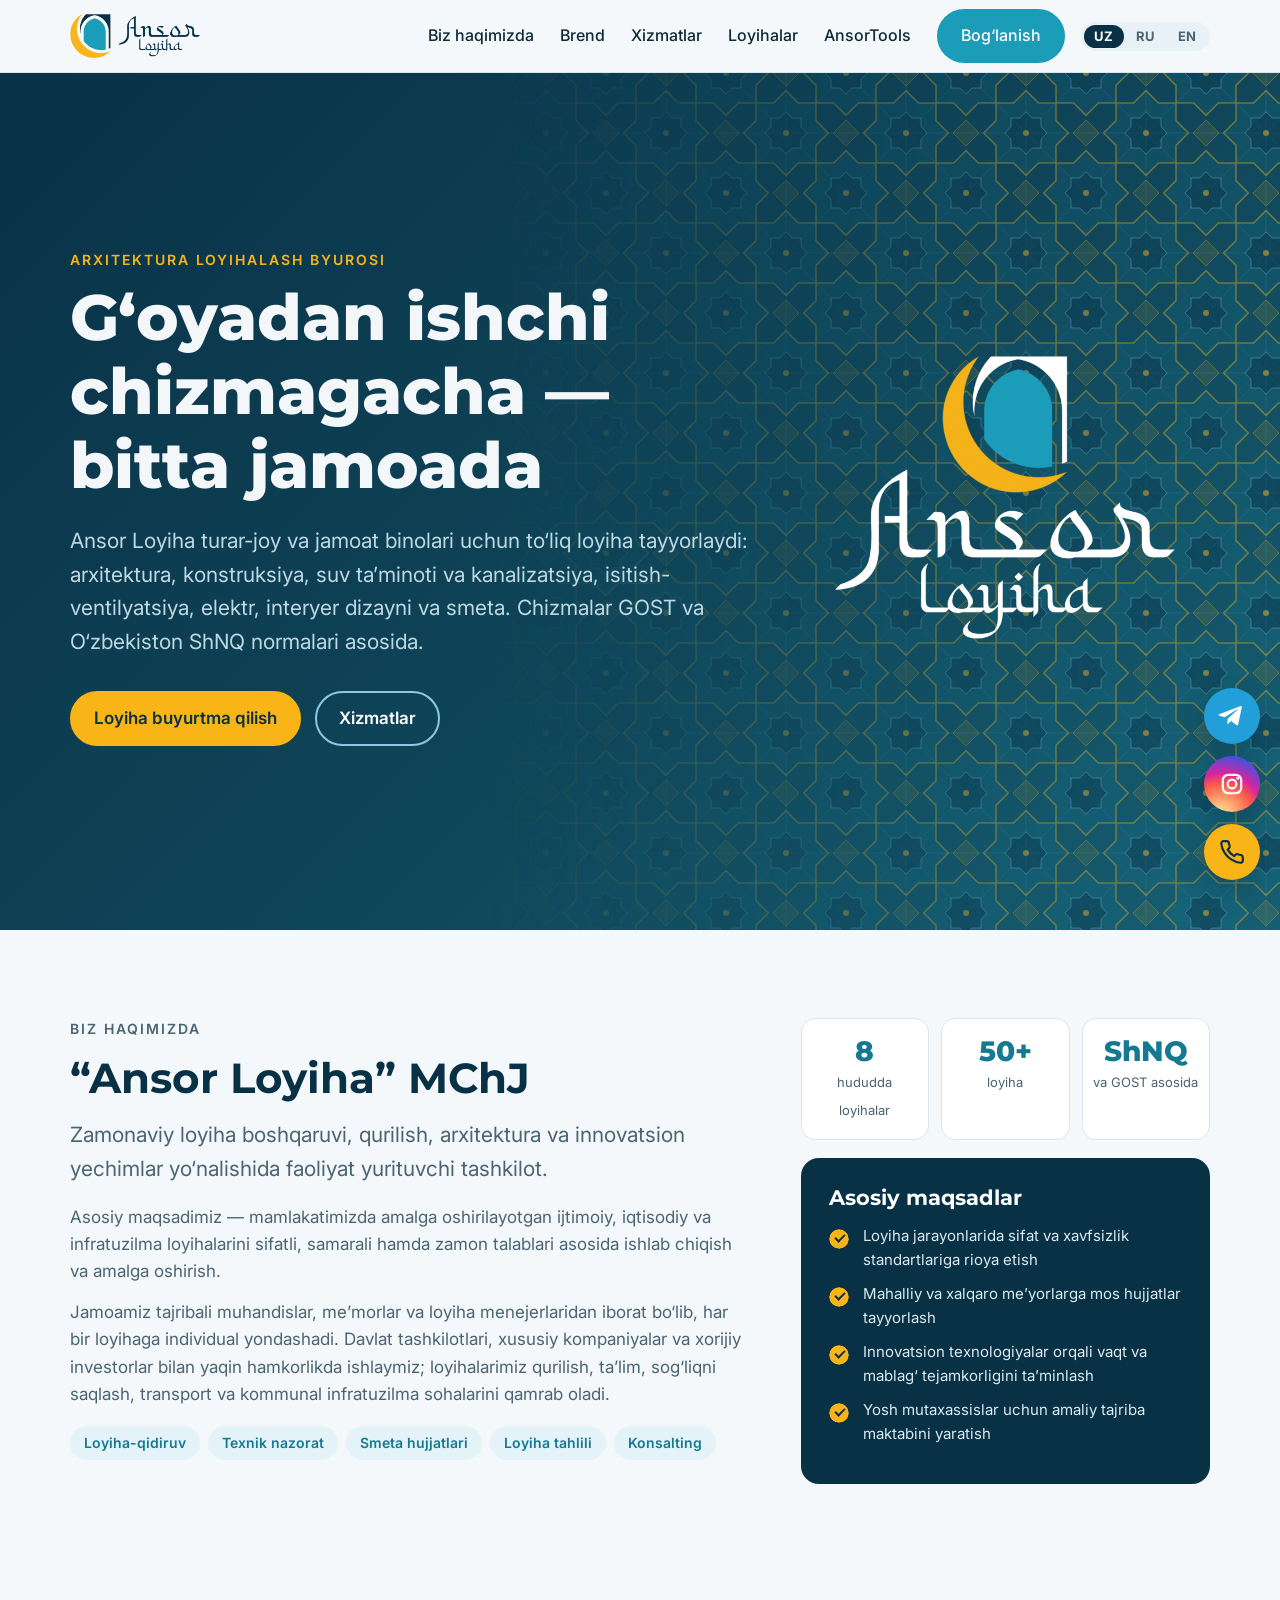
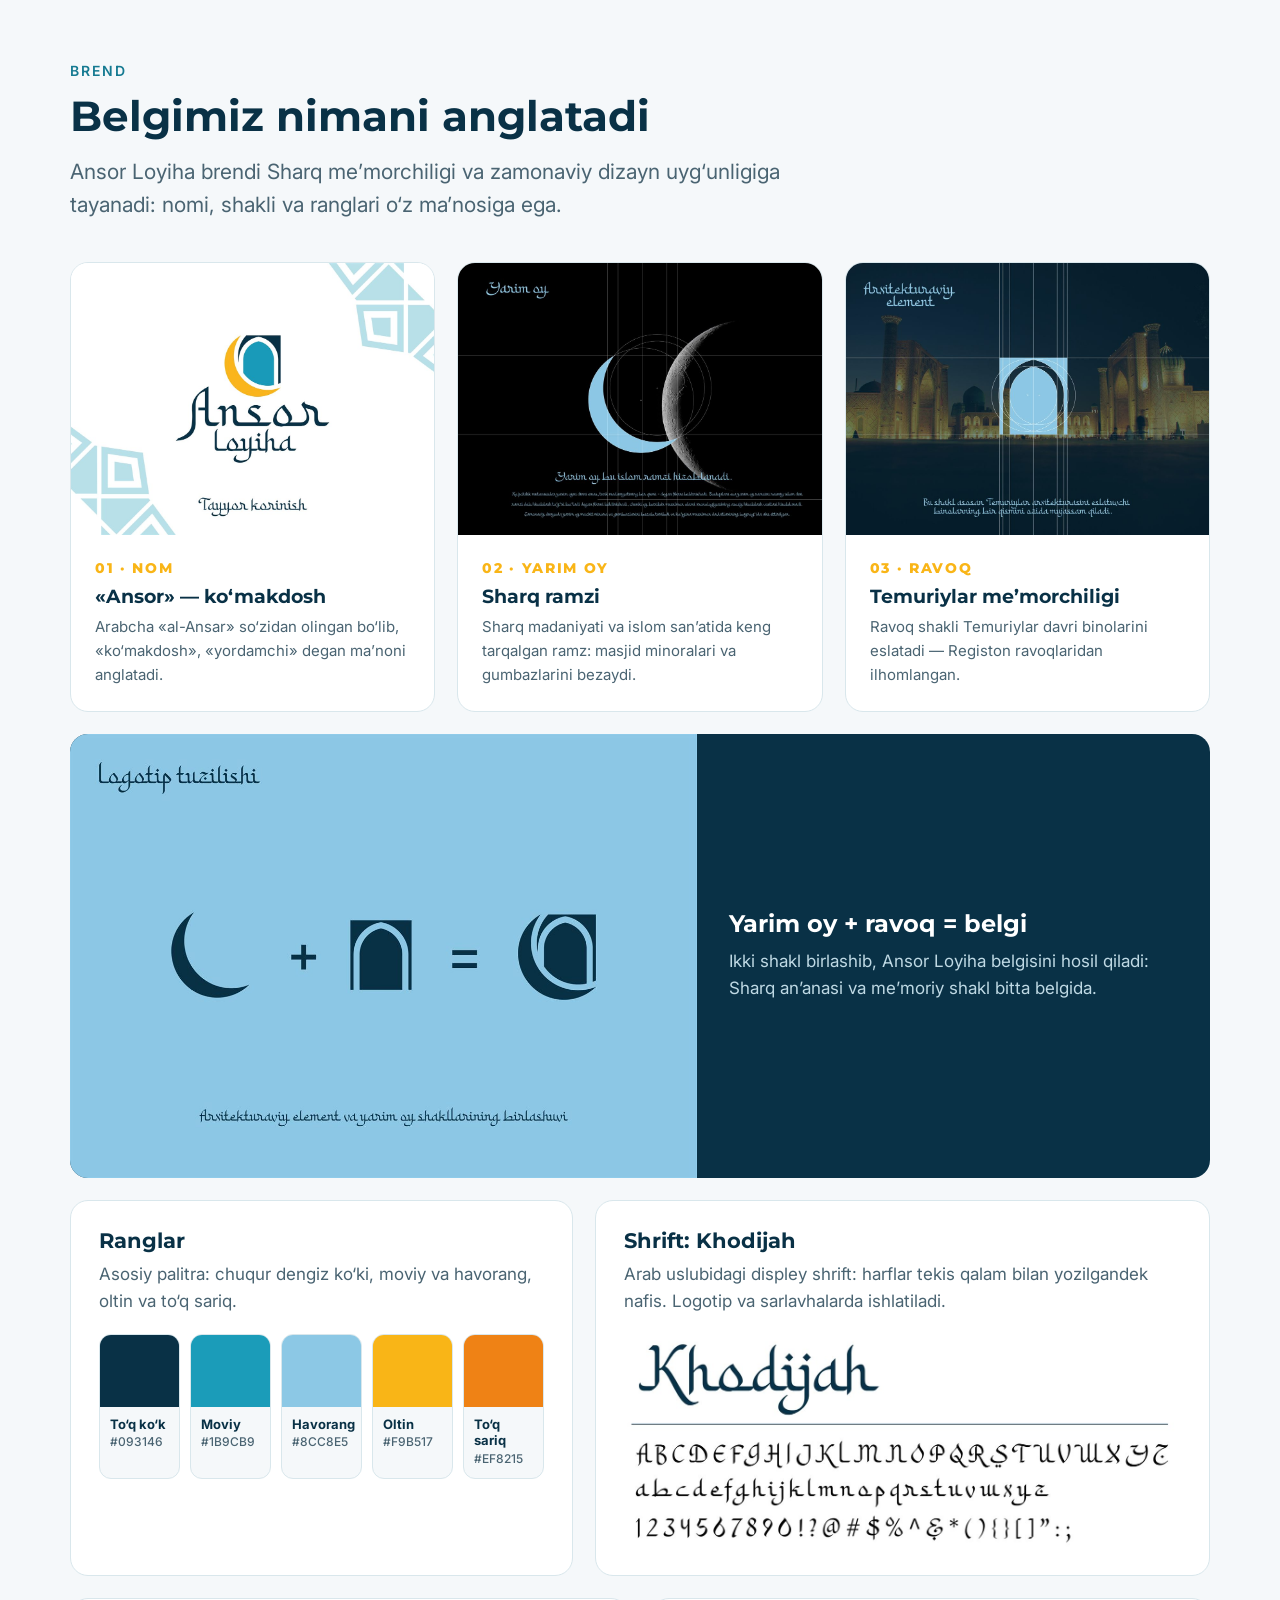
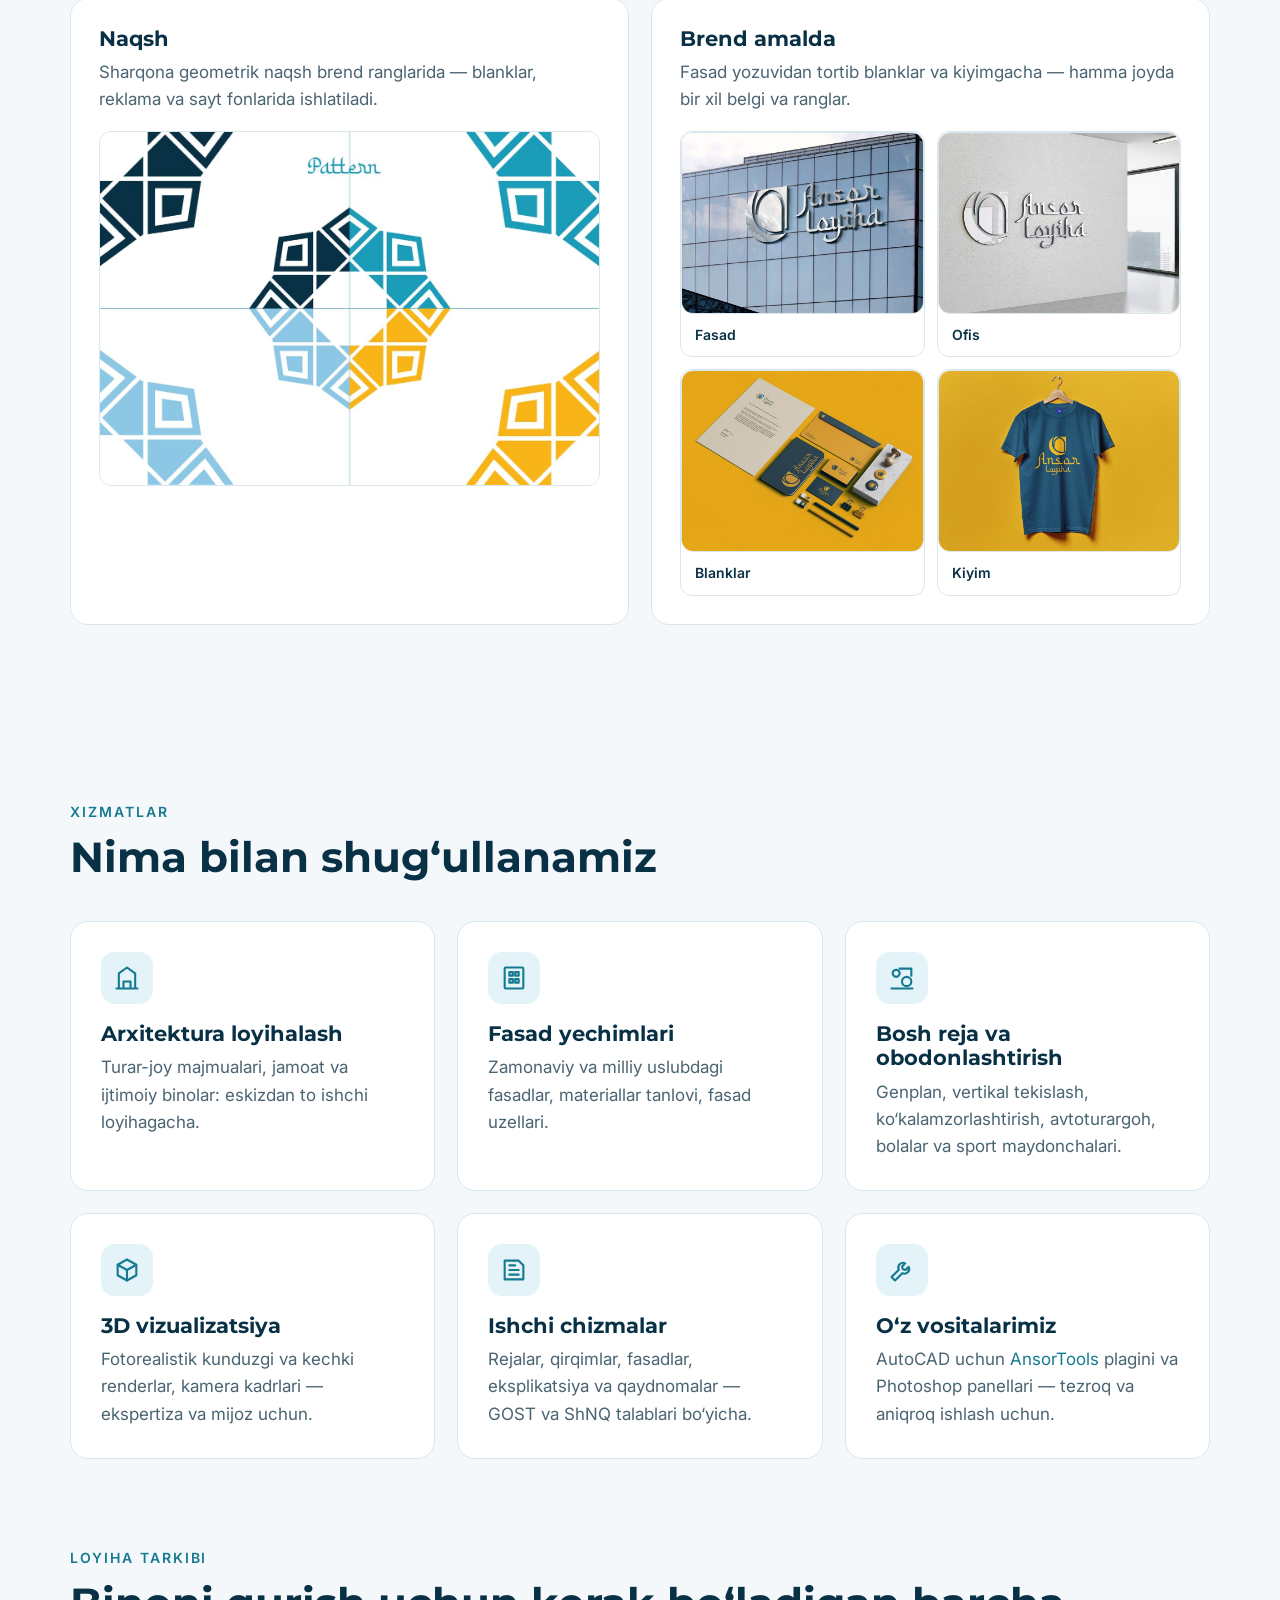
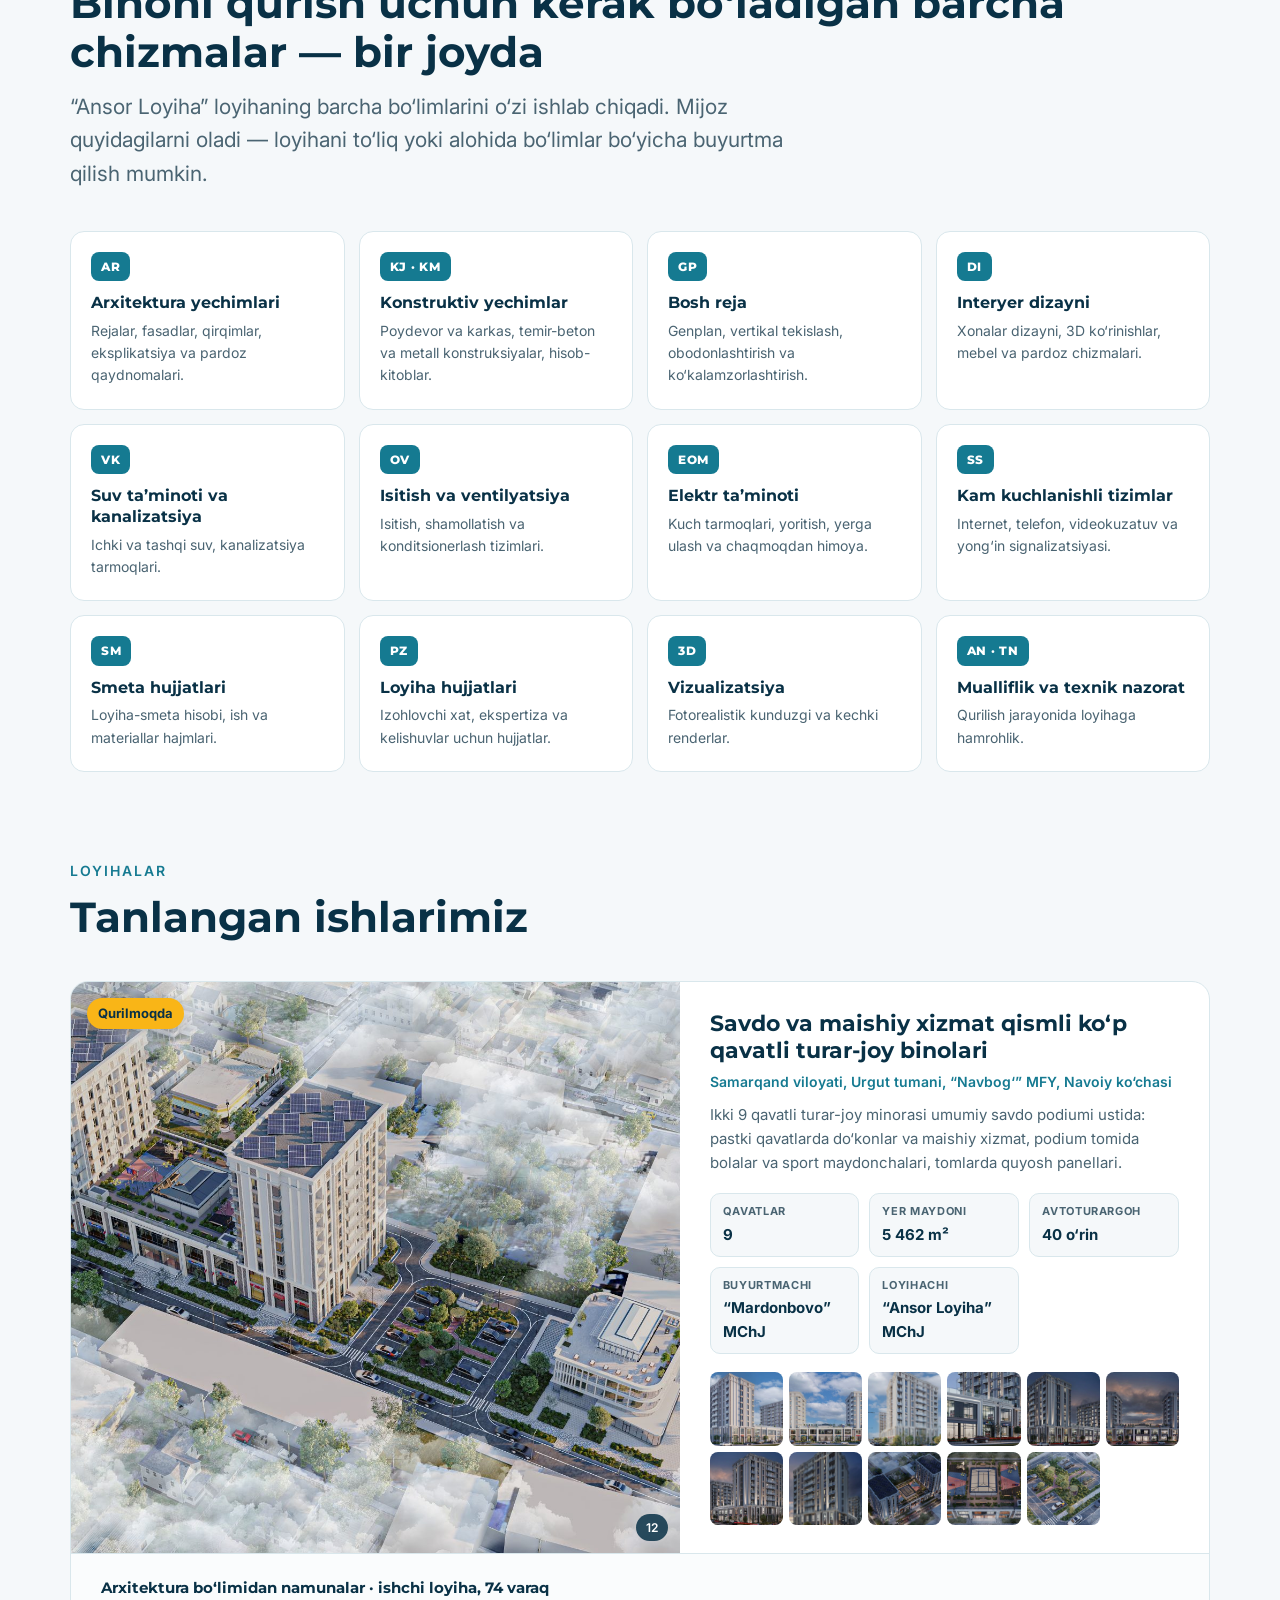
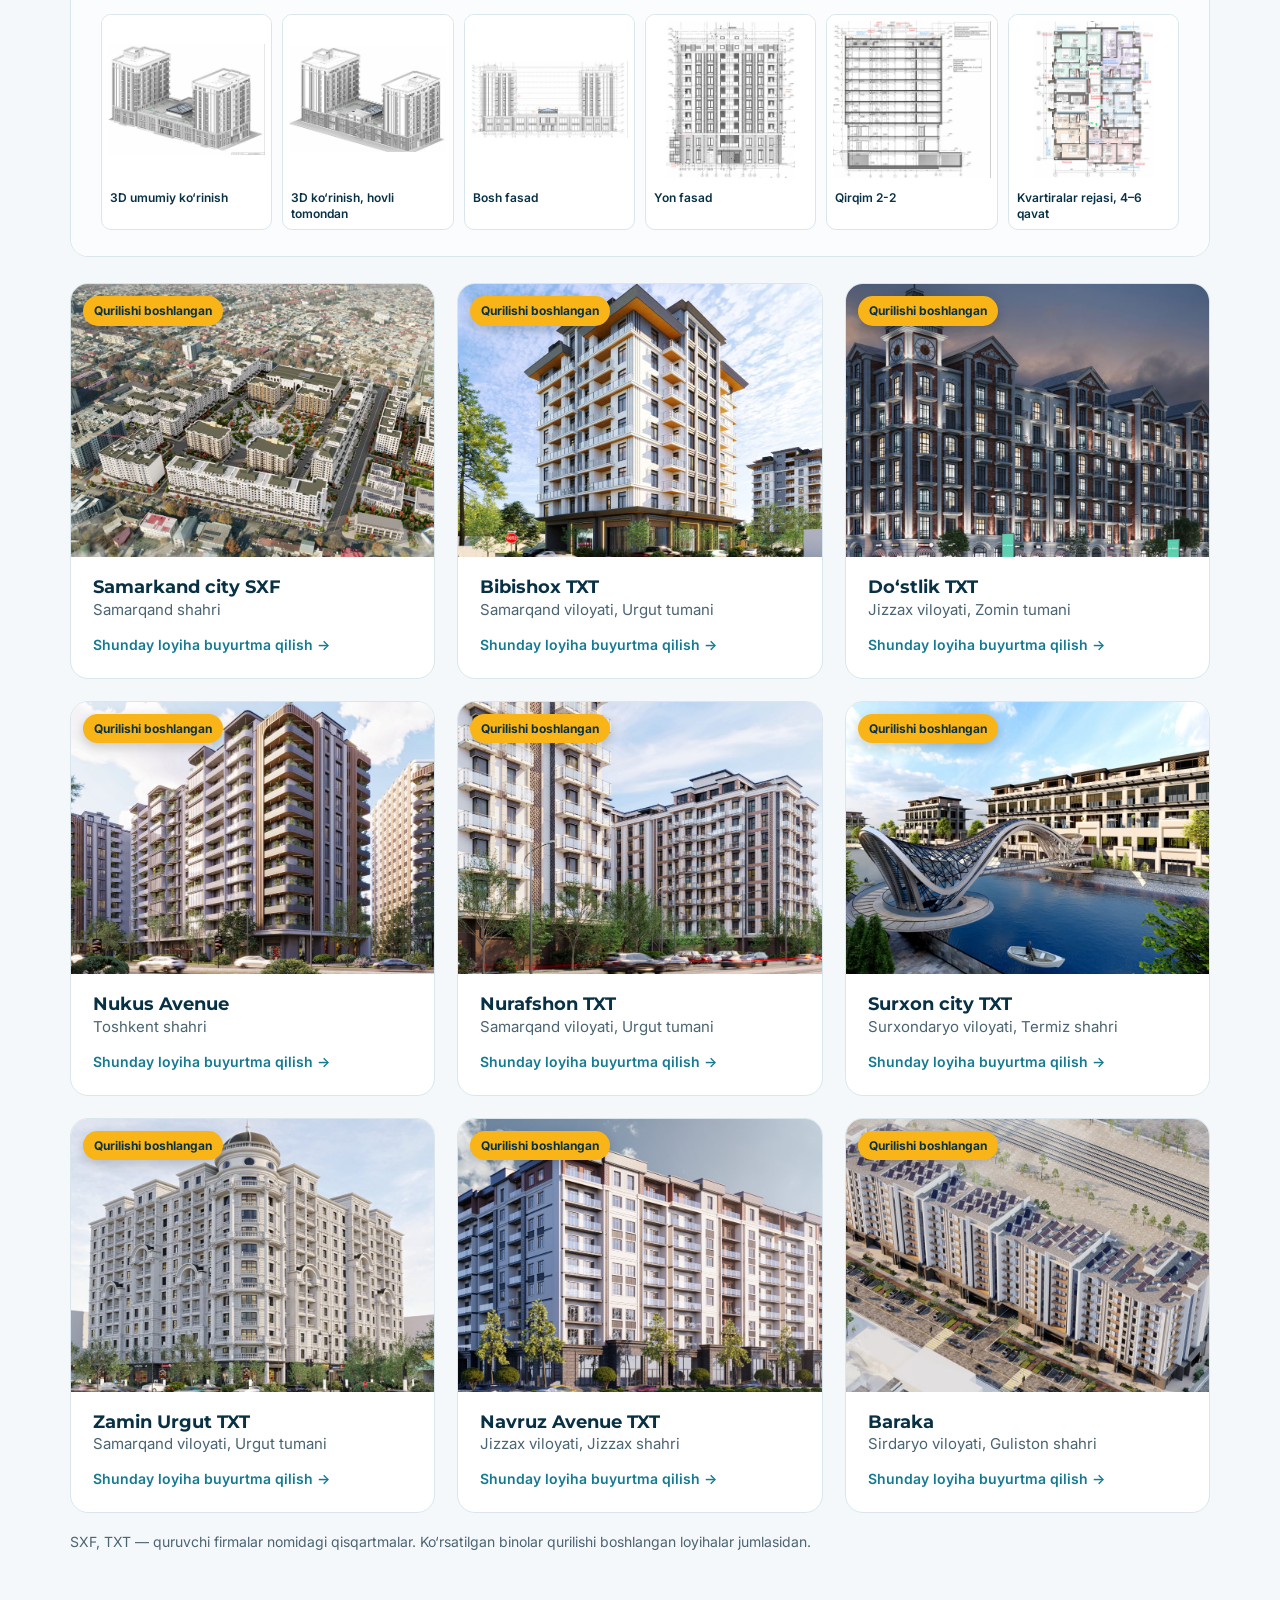
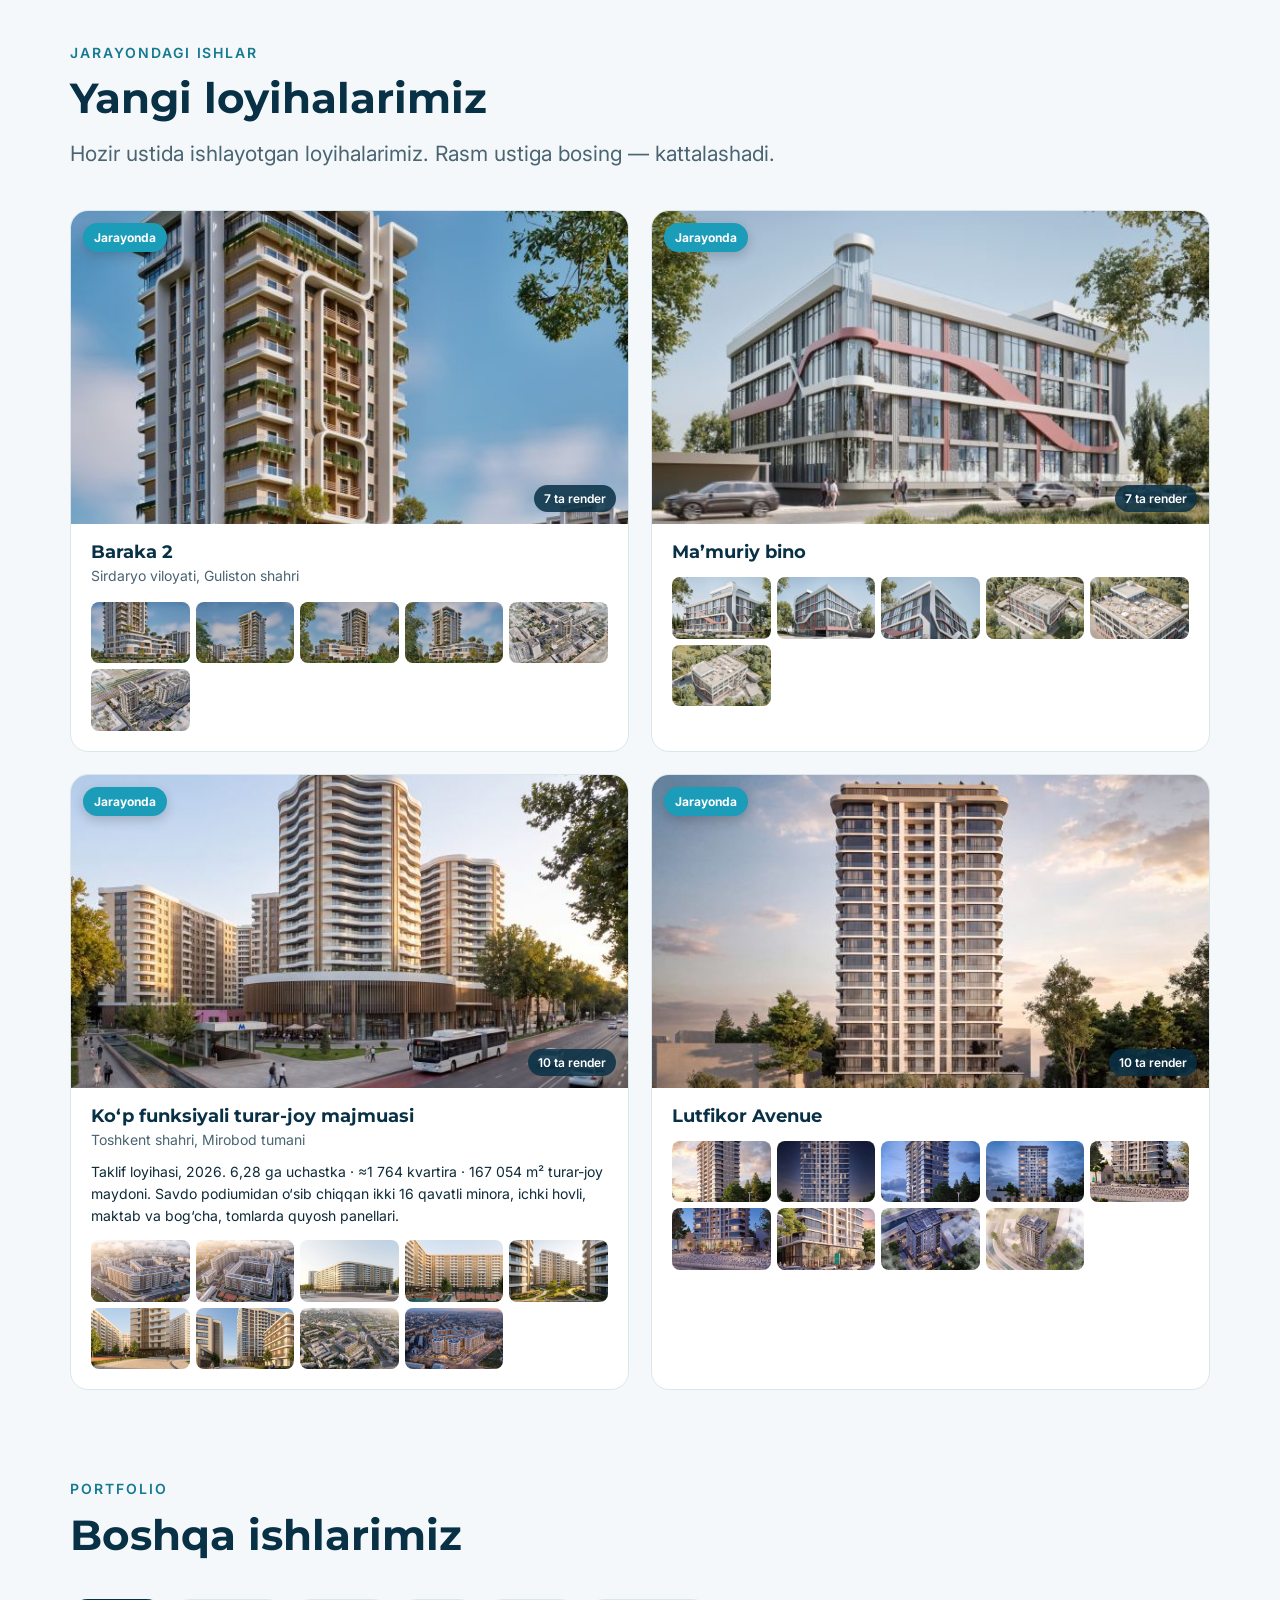
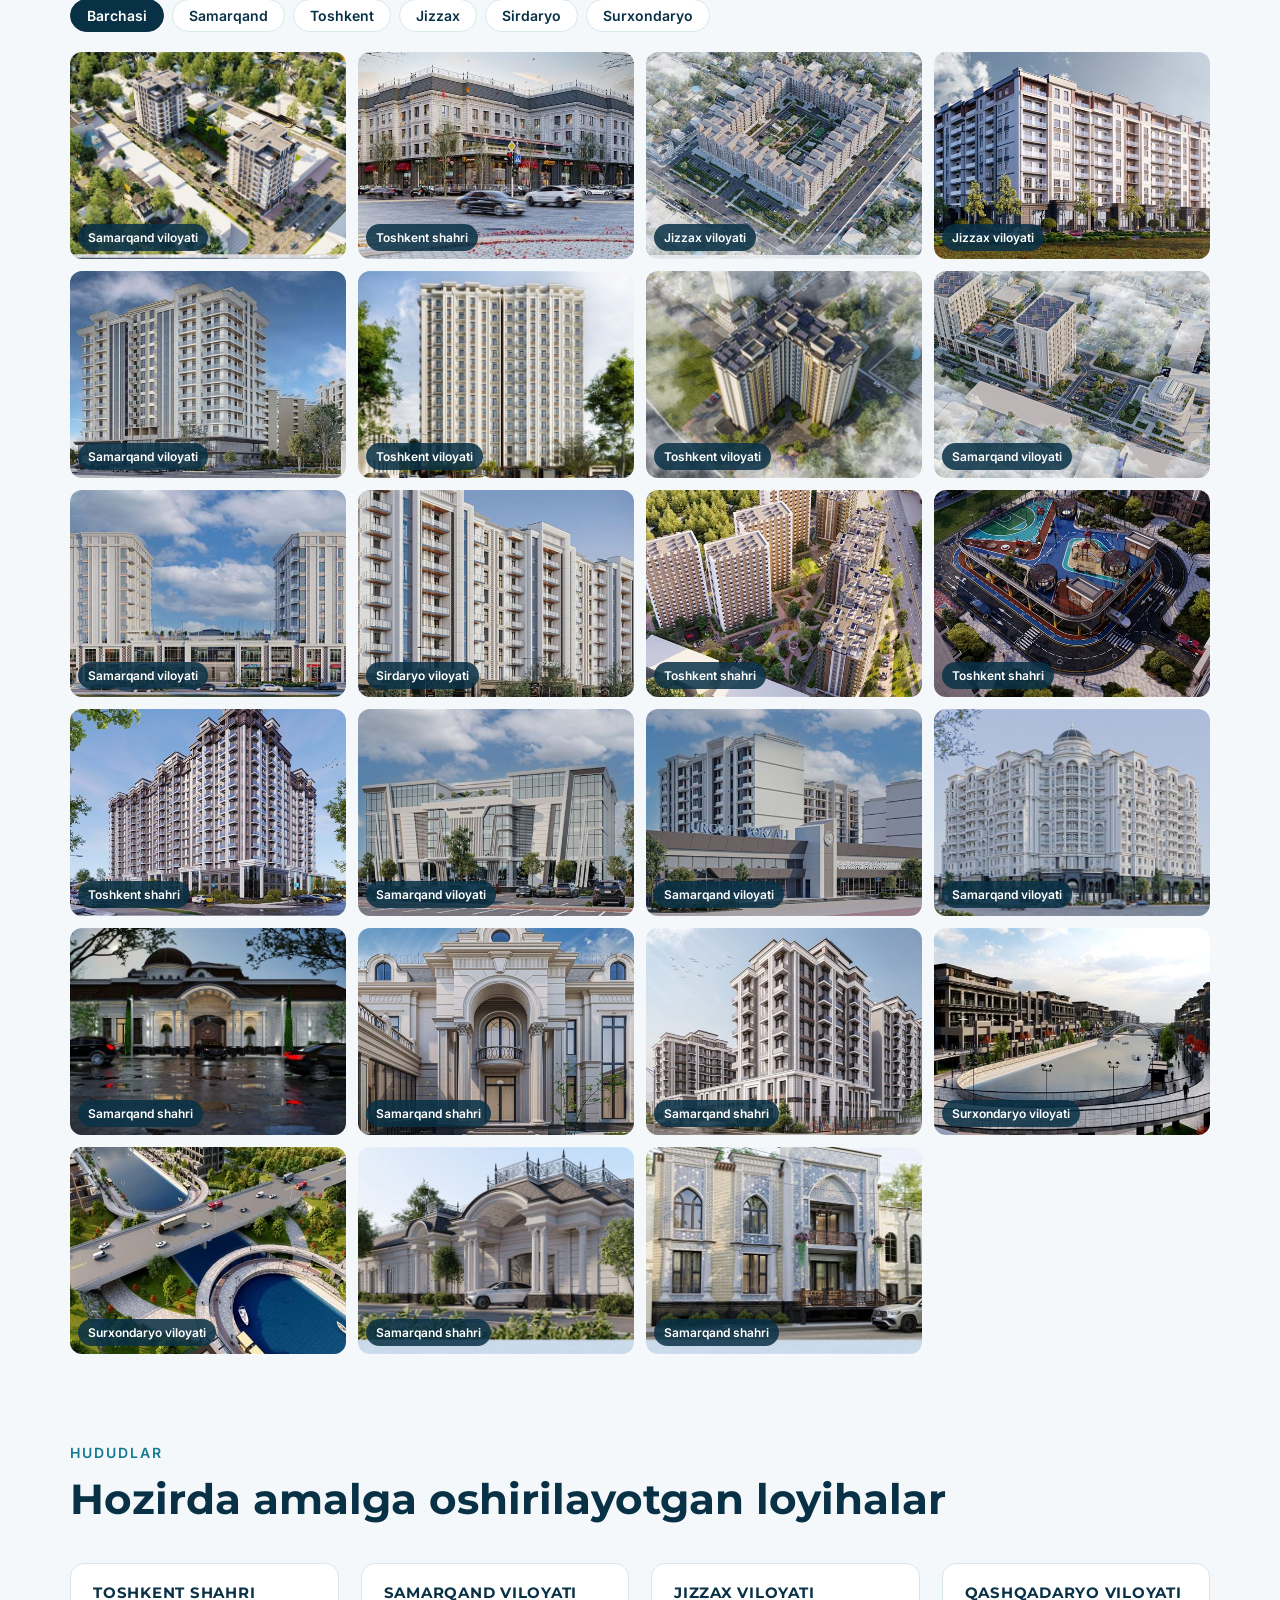
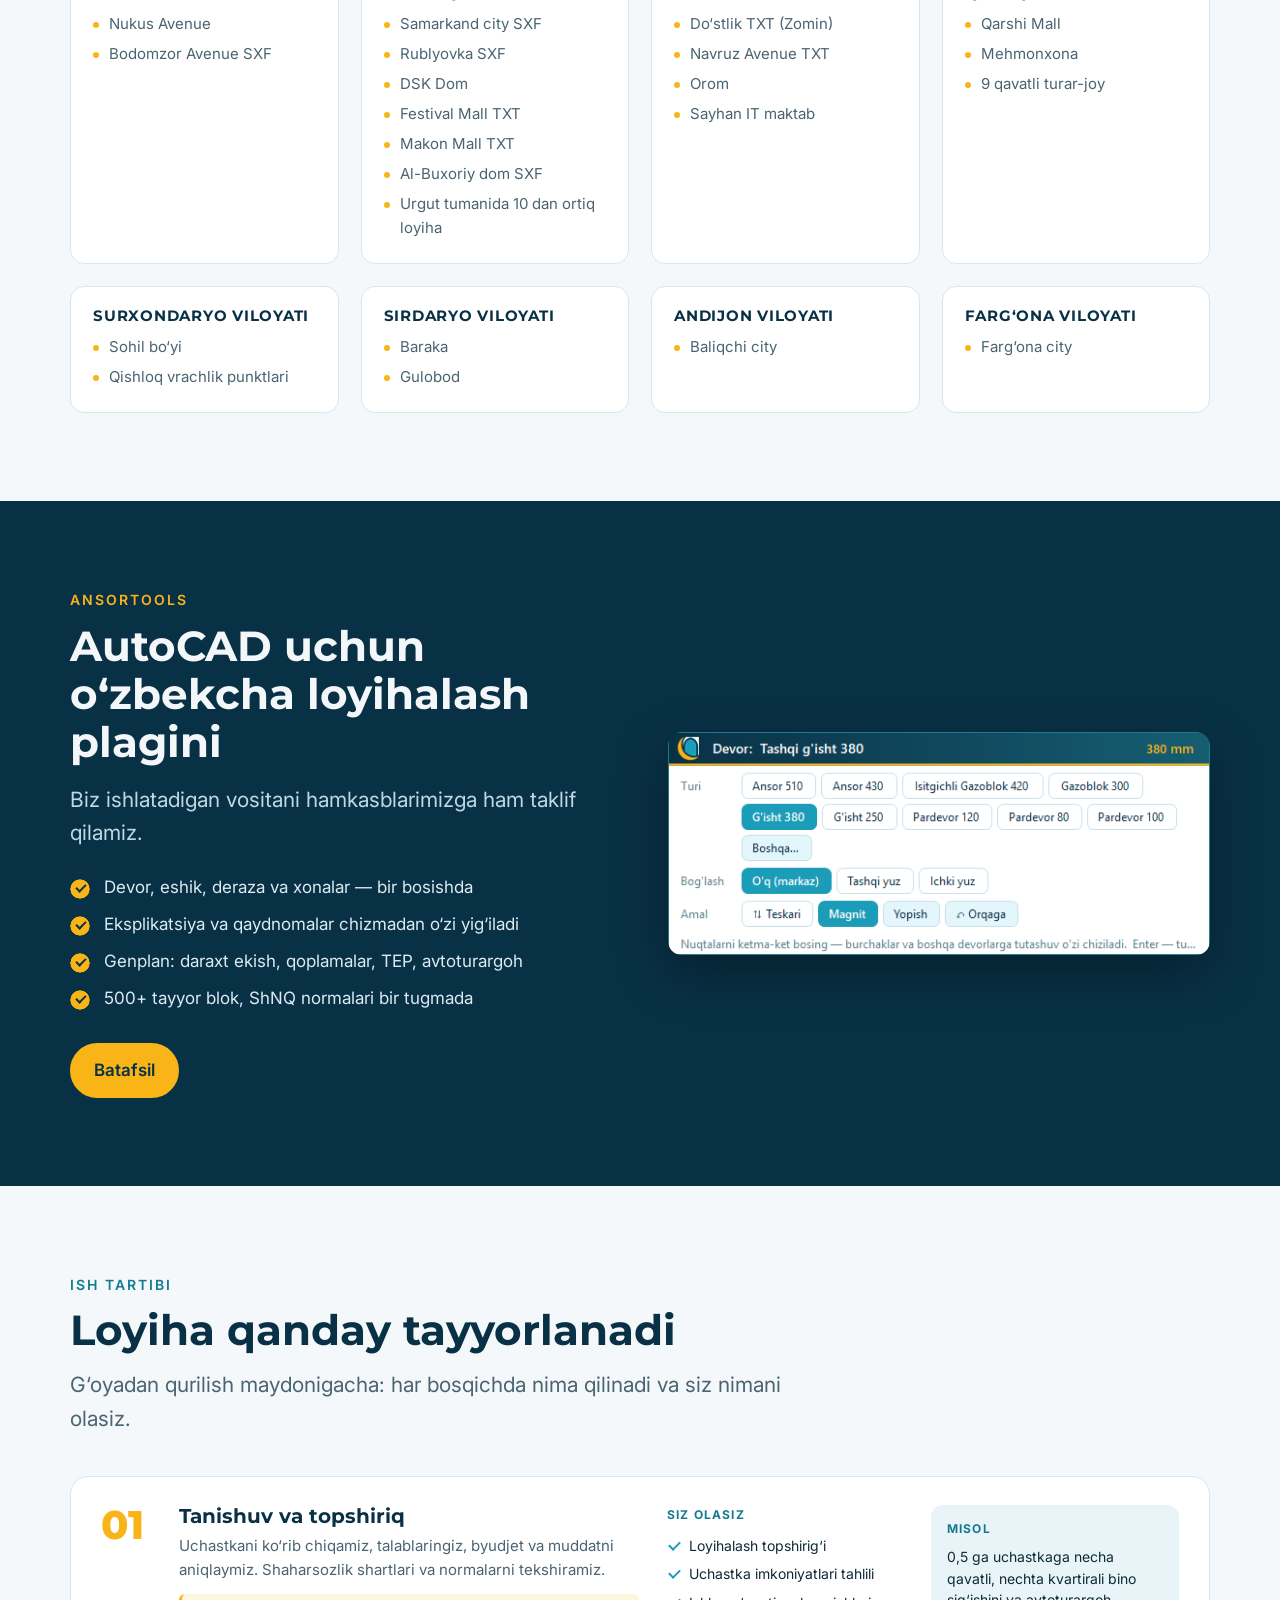
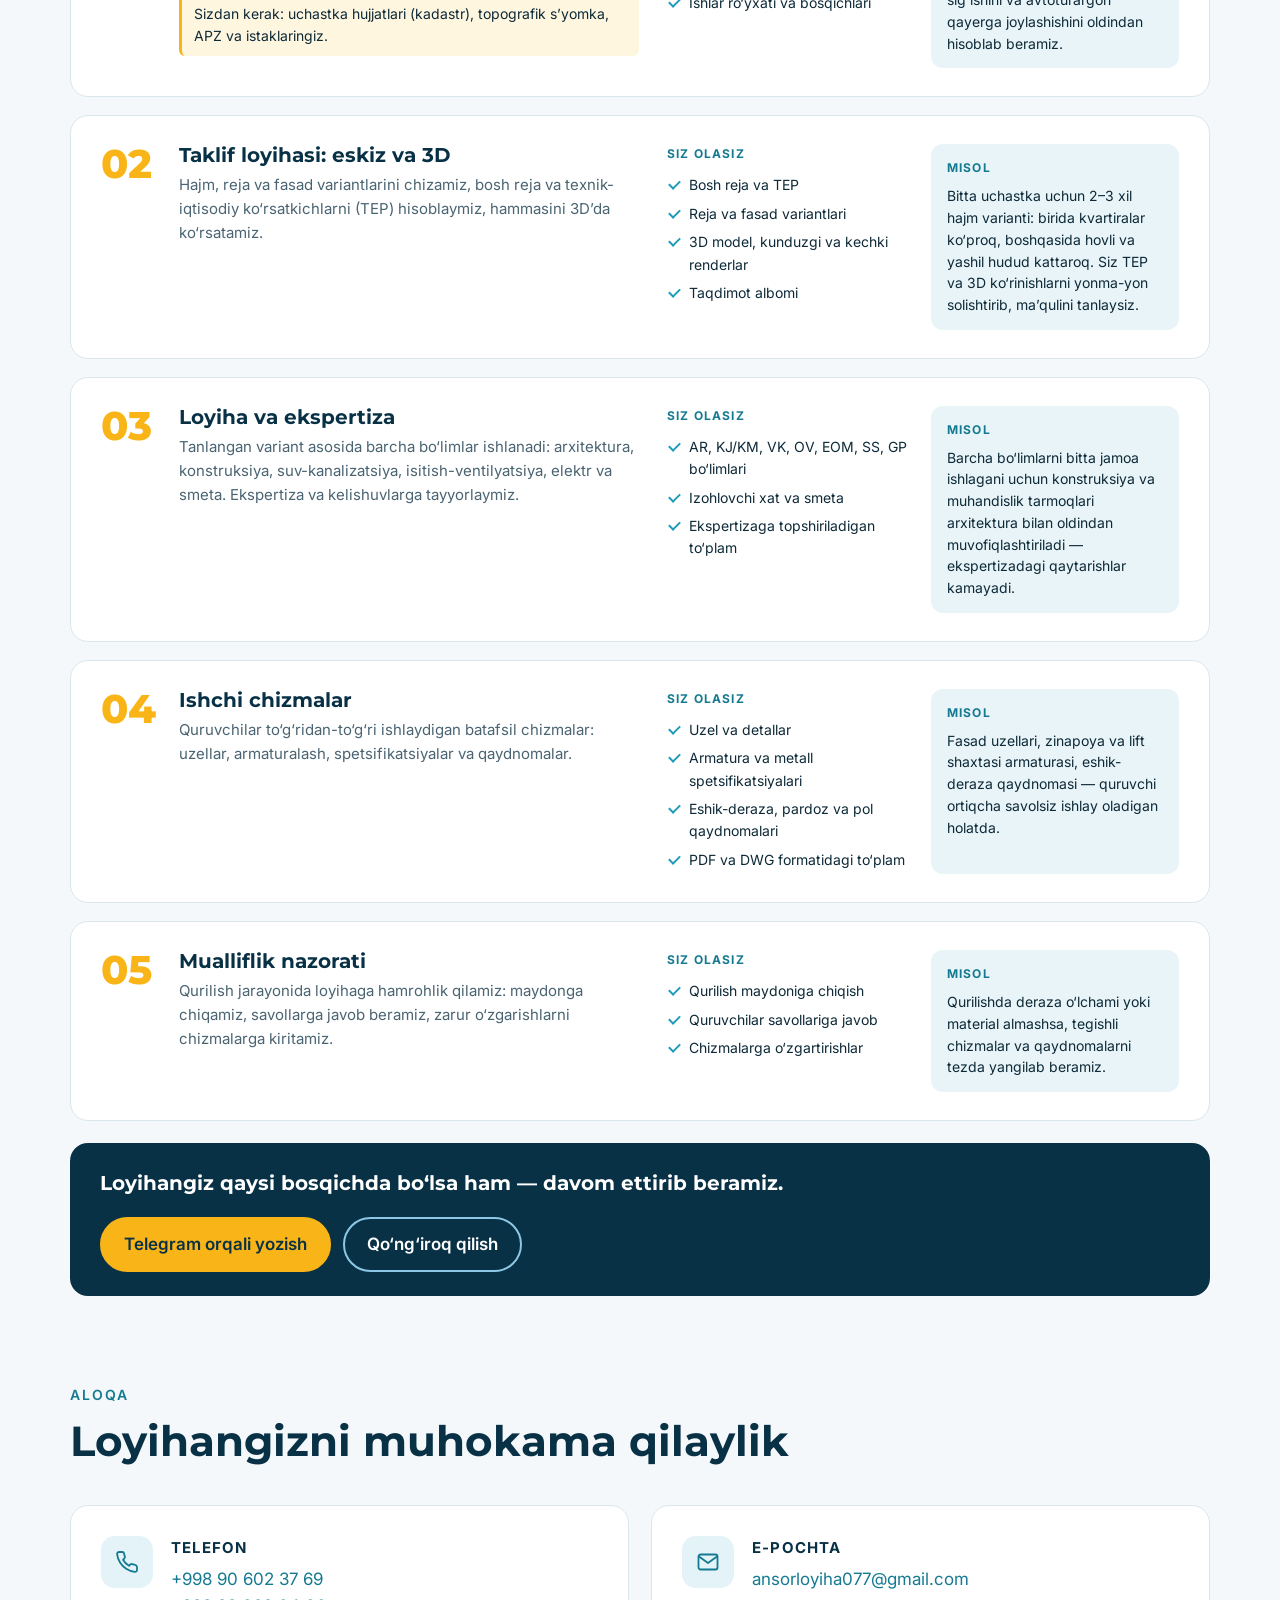
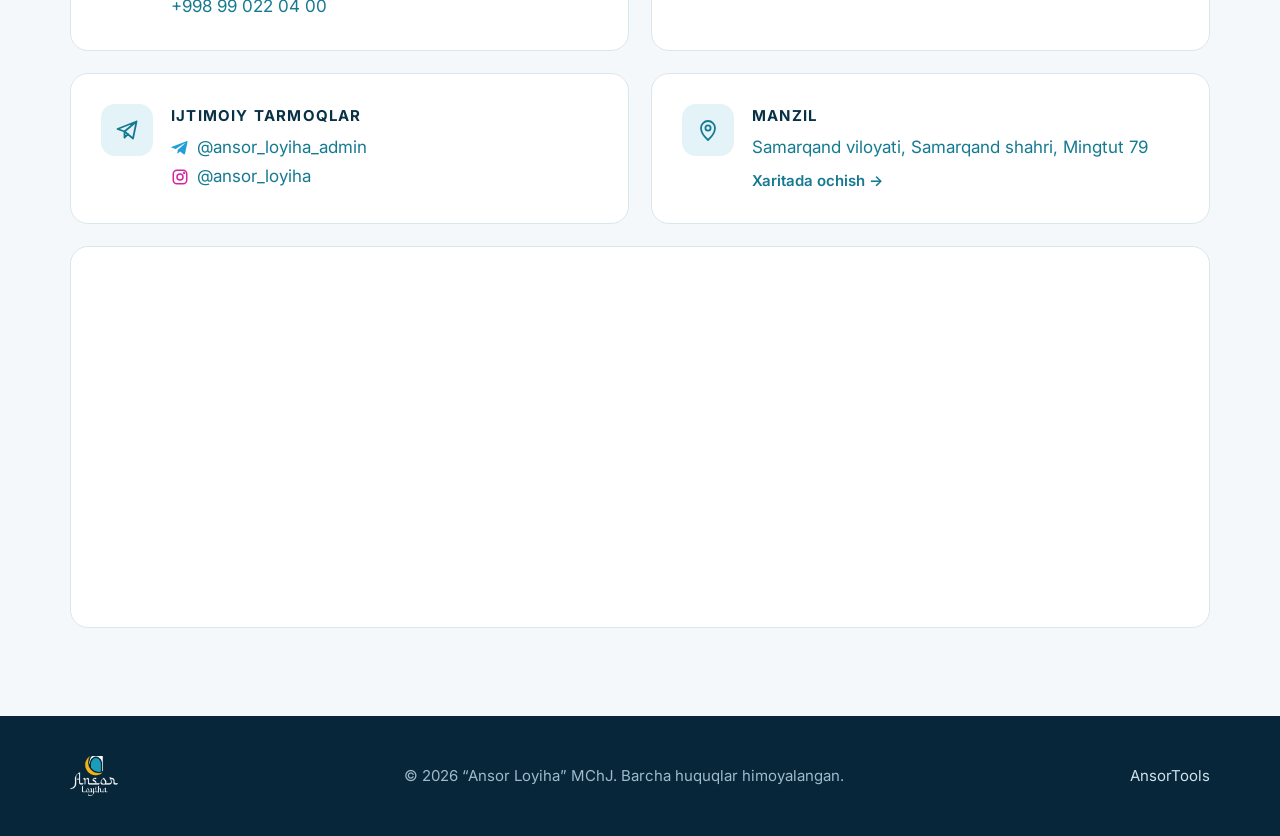
==== commit bb2b3bc9: "Urgut Mardonbovo (qurilmoqda, pasport, renderlar, AR chizmalar), Lutfikor Avenue, ish tartibi, ijtim" ====
--- a/index.html
+++ b/index.html
@@ -255,6 +255,17 @@
       <p class="eyebrow">Loyihalar</p>
       <h2>Tanlangan ishlarimiz</h2>
     </div>
+    <!--feat--><article class="feat">
+      <a class="feat-cover" href="/assets/loyihalar/qurilish/m01.jpg" data-lb><img src="/assets/loyihalar/qurilish/m01.jpg" alt="Savdo va maishiy xizmat qismli ko‘p qavatli turar-joy binolari — Ansor Loyiha" width="1600" height="1000" loading="lazy"><span class="pbadge">Qurilmoqda</span><span class="np-n">12</span></a>
+      <div class="feat-tx">
+        <h3>Savdo va maishiy xizmat qismli ko‘p qavatli turar-joy binolari</h3>
+        <p class="feat-pl">Samarqand viloyati, Urgut tumani, “Navbog‘” MFY, Navoiy ko‘chasi</p>
+        <p class="feat-d">Ikki 9 qavatli turar-joy minorasi umumiy savdo podiumi ustida: pastki qavatlarda do‘konlar va maishiy xizmat, podium tomida bolalar va sport maydonchalari, tomlarda quyosh panellari.</p>
+        <dl class="feat-f"><div><dt>Qavatlar</dt><dd>9</dd></div><div><dt>Yer maydoni</dt><dd>5 462 m²</dd></div><div><dt>Avtoturargoh</dt><dd>40 o‘rin</dd></div><div><dt>Buyurtmachi</dt><dd>“Mardonbovo” MChJ</dd></div><div><dt>Loyihachi</dt><dd>“Ansor Loyiha” MChJ</dd></div></dl>
+        <div class="feat-th"><a href="/assets/loyihalar/qurilish/m02.jpg" data-lb><img src="/assets/loyihalar/qurilish/tm02.jpg" alt="Savdo va maishiy xizmat qismli ko‘p qavatli turar-joy binolari — Ansor Loyiha" width="600" height="400" loading="lazy"></a><a href="/assets/loyihalar/qurilish/m03.jpg" data-lb><img src="/assets/loyihalar/qurilish/tm03.jpg" alt="Savdo va maishiy xizmat qismli ko‘p qavatli turar-joy binolari — Ansor Loyiha" width="600" height="400" loading="lazy"></a><a href="/assets/loyihalar/qurilish/m04.jpg" data-lb><img src="/assets/loyihalar/qurilish/tm04.jpg" alt="Savdo va maishiy xizmat qismli ko‘p qavatli turar-joy binolari — Ansor Loyiha" width="600" height="400" loading="lazy"></a><a href="/assets/loyihalar/qurilish/m05.jpg" data-lb><img src="/assets/loyihalar/qurilish/tm05.jpg" alt="Savdo va maishiy xizmat qismli ko‘p qavatli turar-joy binolari — Ansor Loyiha" width="600" height="400" loading="lazy"></a><a href="/assets/loyihalar/qurilish/m06.jpg" data-lb><img src="/assets/loyihalar/qurilish/tm06.jpg" alt="Savdo va maishiy xizmat qismli ko‘p qavatli turar-joy binolari — Ansor Loyiha" width="600" height="400" loading="lazy"></a><a href="/assets/loyihalar/qurilish/m07.jpg" data-lb><img src="/assets/loyihalar/qurilish/tm07.jpg" alt="Savdo va maishiy xizmat qismli ko‘p qavatli turar-joy binolari — Ansor Loyiha" width="600" height="400" loading="lazy"></a><a href="/assets/loyihalar/qurilish/m08.jpg" data-lb><img src="/assets/loyihalar/qurilish/tm08.jpg" alt="Savdo va maishiy xizmat qismli ko‘p qavatli turar-joy binolari — Ansor Loyiha" width="600" height="400" loading="lazy"></a><a href="/assets/loyihalar/qurilish/m09.jpg" data-lb><img src="/assets/loyihalar/qurilish/tm09.jpg" alt="Savdo va maishiy xizmat qismli ko‘p qavatli turar-joy binolari — Ansor Loyiha" width="600" height="400" loading="lazy"></a><a href="/assets/loyihalar/qurilish/m10.jpg" data-lb><img src="/assets/loyihalar/qurilish/tm10.jpg" alt="Savdo va maishiy xizmat qismli ko‘p qavatli turar-joy binolari — Ansor Loyiha" width="600" height="400" loading="lazy"></a><a href="/assets/loyihalar/qurilish/m11.jpg" data-lb><img src="/assets/loyihalar/qurilish/tm11.jpg" alt="Savdo va maishiy xizmat qismli ko‘p qavatli turar-joy binolari — Ansor Loyiha" width="600" height="400" loading="lazy"></a><a href="/assets/loyihalar/qurilish/m12.jpg" data-lb><img src="/assets/loyihalar/qurilish/tm12.jpg" alt="Savdo va maishiy xizmat qismli ko‘p qavatli turar-joy binolari — Ansor Loyiha" width="600" height="400" loading="lazy"></a></div>
+      </div>
+      <div class="feat-ar"><h4>Arxitektura bo‘limidan namunalar · ishchi loyiha, 74 varaq</h4><div class="feat-ar-g"><a href="/assets/loyihalar/qurilish/ar01.jpg" data-lb><img src="/assets/loyihalar/qurilish/tar01.jpg" alt="3D umumiy ko‘rinish — Savdo va maishiy xizmat qismli ko‘p qavatli turar-joy binolari" width="520" height="370" loading="lazy"><span>3D umumiy ko‘rinish</span></a><a href="/assets/loyihalar/qurilish/ar02.jpg" data-lb><img src="/assets/loyihalar/qurilish/tar02.jpg" alt="3D ko‘rinish, hovli tomondan — Savdo va maishiy xizmat qismli ko‘p qavatli turar-joy binolari" width="520" height="370" loading="lazy"><span>3D ko‘rinish, hovli tomondan</span></a><a href="/assets/loyihalar/qurilish/ar03.jpg" data-lb><img src="/assets/loyihalar/qurilish/tar03.jpg" alt="Bosh fasad — Savdo va maishiy xizmat qismli ko‘p qavatli turar-joy binolari" width="520" height="370" loading="lazy"><span>Bosh fasad</span></a><a href="/assets/loyihalar/qurilish/ar04.jpg" data-lb><img src="/assets/loyihalar/qurilish/tar04.jpg" alt="Yon fasad — Savdo va maishiy xizmat qismli ko‘p qavatli turar-joy binolari" width="520" height="370" loading="lazy"><span>Yon fasad</span></a><a href="/assets/loyihalar/qurilish/ar05.jpg" data-lb><img src="/assets/loyihalar/qurilish/tar05.jpg" alt="Qirqim 2-2 — Savdo va maishiy xizmat qismli ko‘p qavatli turar-joy binolari" width="520" height="370" loading="lazy"><span>Qirqim 2-2</span></a><a href="/assets/loyihalar/qurilish/ar06.jpg" data-lb><img src="/assets/loyihalar/qurilish/tar06.jpg" alt="Kvartiralar rejasi, 4–6 qavat — Savdo va maishiy xizmat qismli ko‘p qavatli turar-joy binolari" width="520" height="370" loading="lazy"><span>Kvartiralar rejasi, 4–6 qavat</span></a></div></div>
+    </article><!--/feat-->
     <p class="swipe-hint">Surib ko‘ring</p>
     <div class="grid g3">
       <article class="proj"><div class="ph"><span class="pbadge">Qurilishi boshlangan</span><img src="/assets/loyihalar/samarkand-city.jpg" alt="Samarkand city SXF — Ansor Loyiha loyihasi" width="1200" height="703" loading="lazy"></div><div class="tx"><h3>Samarkand city SXF</h3><p>Samarqand shahri</p><a class="pcta" href="https://t.me/ANSOR_LOYIHA_ADMIN" target="_blank" rel="noopener">Shunday loyiha buyurtma qilish &rarr;</a></div></article>
@@ -278,7 +289,6 @@
       <h2>Yangi loyihalarimiz</h2>
       <p class="lead" style="margin-top:14px">Hozir ustida ishlayotgan loyihalarimiz. Rasm ustiga bosing — kattalashadi.</p>
     </div>
-    <p class="swipe-hint">Surib ko‘ring</p>
     <div class="np-grid">
       <article class="np">
         <a class="np-cover" href="/assets/loyihalar/yangi/r01.jpg" data-lb><img src="/assets/loyihalar/yangi/tr01.jpg" alt="Baraka 2 — Ansor Loyiha" width="600" height="400" loading="lazy"><span class="pbadge np-b">Jarayonda</span><span class="np-n">7 ta render</span></a>
@@ -291,6 +301,10 @@
       <article class="np">
         <a class="np-cover" href="/assets/loyihalar/yangi/v01.jpg" data-lb><img src="/assets/loyihalar/yangi/tv01.jpg" alt="Ko‘p funksiyali turar-joy majmuasi — Ansor Loyiha" width="600" height="400" loading="lazy"><span class="pbadge np-b">Jarayonda</span><span class="np-n">10 ta render</span></a>
         <div class="np-tx"><h3>Ko‘p funksiyali turar-joy majmuasi</h3><p>Toshkent shahri, Mirobod tumani</p><p class="np-d">Taklif loyihasi, 2026. 6,28 ga uchastka · ≈1 764 kvartira · 167 054 m² turar-joy maydoni. Savdo podiumidan o‘sib chiqqan ikki 16 qavatli minora, ichki hovli, maktab va bog‘cha, tomlarda quyosh panellari.</p><div class="np-th"><a href="/assets/loyihalar/yangi/v02.jpg" data-lb><img src="/assets/loyihalar/yangi/tv02.jpg" alt="Ko‘p funksiyali turar-joy majmuasi — Ansor Loyiha" width="600" height="338" loading="lazy"></a><a href="/assets/loyihalar/yangi/v03.jpg" data-lb><img src="/assets/loyihalar/yangi/tv03.jpg" alt="Ko‘p funksiyali turar-joy majmuasi — Ansor Loyiha" width="600" height="338" loading="lazy"></a><a href="/assets/loyihalar/yangi/v04.jpg" data-lb><img src="/assets/loyihalar/yangi/tv04.jpg" alt="Ko‘p funksiyali turar-joy majmuasi — Ansor Loyiha" width="600" height="338" loading="lazy"></a><a href="/assets/loyihalar/yangi/v05.jpg" data-lb><img src="/assets/loyihalar/yangi/tv05.jpg" alt="Ko‘p funksiyali turar-joy majmuasi — Ansor Loyiha" width="600" height="338" loading="lazy"></a><a href="/assets/loyihalar/yangi/v06.jpg" data-lb><img src="/assets/loyihalar/yangi/tv06.jpg" alt="Ko‘p funksiyali turar-joy majmuasi — Ansor Loyiha" width="600" height="338" loading="lazy"></a><a href="/assets/loyihalar/yangi/v07.jpg" data-lb><img src="/assets/loyihalar/yangi/tv07.jpg" alt="Ko‘p funksiyali turar-joy majmuasi — Ansor Loyiha" width="600" height="338" loading="lazy"></a><a href="/assets/loyihalar/yangi/v08.jpg" data-lb><img src="/assets/loyihalar/yangi/tv08.jpg" alt="Ko‘p funksiyali turar-joy majmuasi — Ansor Loyiha" width="600" height="338" loading="lazy"></a><a href="/assets/loyihalar/yangi/v09.jpg" data-lb><img src="/assets/loyihalar/yangi/tv09.jpg" alt="Ko‘p funksiyali turar-joy majmuasi — Ansor Loyiha" width="600" height="338" loading="lazy"></a><a href="/assets/loyihalar/yangi/v10.jpg" data-lb><img src="/assets/loyihalar/yangi/tv10.jpg" alt="Ko‘p funksiyali turar-joy majmuasi — Ansor Loyiha" width="600" height="338" loading="lazy"></a></div></div>
+      </article>
+      <article class="np">
+        <a class="np-cover" href="/assets/loyihalar/yangi/l01.jpg" data-lb><img src="/assets/loyihalar/yangi/tl01.jpg" alt="Lutfikor Avenue — Ansor Loyiha" width="600" height="400" loading="lazy"><span class="pbadge np-b">Jarayonda</span><span class="np-n">10 ta render</span></a>
+        <div class="np-tx"><h3>Lutfikor Avenue</h3><div class="np-th"><a href="/assets/loyihalar/yangi/l02.jpg" data-lb><img src="/assets/loyihalar/yangi/tl02.jpg" alt="Lutfikor Avenue — Ansor Loyiha" width="600" height="338" loading="lazy"></a><a href="/assets/loyihalar/yangi/l03.jpg" data-lb><img src="/assets/loyihalar/yangi/tl03.jpg" alt="Lutfikor Avenue — Ansor Loyiha" width="600" height="338" loading="lazy"></a><a href="/assets/loyihalar/yangi/l04.jpg" data-lb><img src="/assets/loyihalar/yangi/tl04.jpg" alt="Lutfikor Avenue — Ansor Loyiha" width="600" height="338" loading="lazy"></a><a href="/assets/loyihalar/yangi/l05.jpg" data-lb><img src="/assets/loyihalar/yangi/tl05.jpg" alt="Lutfikor Avenue — Ansor Loyiha" width="600" height="338" loading="lazy"></a><a href="/assets/loyihalar/yangi/l06.jpg" data-lb><img src="/assets/loyihalar/yangi/tl06.jpg" alt="Lutfikor Avenue — Ansor Loyiha" width="600" height="338" loading="lazy"></a><a href="/assets/loyihalar/yangi/l07.jpg" data-lb><img src="/assets/loyihalar/yangi/tl07.jpg" alt="Lutfikor Avenue — Ansor Loyiha" width="600" height="338" loading="lazy"></a><a href="/assets/loyihalar/yangi/l08.jpg" data-lb><img src="/assets/loyihalar/yangi/tl08.jpg" alt="Lutfikor Avenue — Ansor Loyiha" width="600" height="338" loading="lazy"></a><a href="/assets/loyihalar/yangi/l09.jpg" data-lb><img src="/assets/loyihalar/yangi/tl09.jpg" alt="Lutfikor Avenue — Ansor Loyiha" width="600" height="338" loading="lazy"></a><a href="/assets/loyihalar/yangi/l10.jpg" data-lb><img src="/assets/loyihalar/yangi/tl10.jpg" alt="Lutfikor Avenue — Ansor Loyiha" width="600" height="338" loading="lazy"></a></div></div>
       </article>
     </div>
   </div>
--- a/assets/style.css
+++ b/assets/style.css
@@ -311,3 +311,45 @@
   .tk h3{font-size:15px}
 }
 @media (max-width:640px){.fab{gap:8px}.fab a{width:46px;height:46px}.fab svg{width:22px;height:22px}}
+/* #yangi: 4 ta loyiha -> kompyuterda 2x2, kichik rasmlar 5 tadan */
+.np-grid{grid-template-columns:repeat(2,1fr)}
+.np-cover{aspect-ratio:16/9}
+.np-th{grid-template-columns:repeat(5,1fr)}
+@media (max-width:900px){.np-th{grid-template-columns:repeat(3,1fr)}.np-cover{aspect-ratio:4/3}}
+
+/* qurilayotgan loyiha - katta kartochka (#loyihalar boshida) */
+.feat{display:grid;grid-template-columns:1.15fr 1fr;background:var(--card);border:1px solid var(--line);border-radius:var(--r);overflow:hidden;margin-bottom:26px}
+.feat-cover{position:relative;display:block;min-height:420px;background:#DCE9EF;overflow:hidden}
+.feat-cover img{position:absolute;inset:0;width:100%;height:100%;object-fit:cover;transition:transform .5s}
+.feat-cover:hover img{transform:scale(1.04)}
+.feat-cover .pbadge{top:16px;left:16px;font-size:13px}
+.feat-tx{padding:28px 30px}
+.feat-tx h3{font-size:22px;line-height:1.25}
+.feat-pl{color:var(--teal-d);font-weight:600;font-size:14px;margin-top:6px}
+.feat-d{color:var(--muted);font-size:15px;margin-top:10px}
+.feat-f{display:grid;grid-template-columns:repeat(3,1fr);gap:10px;margin:18px 0}
+.feat-f div{background:var(--bg);border:1px solid var(--line);border-radius:10px;padding:9px 12px}
+.feat-f dt{font-size:11px;font-weight:700;letter-spacing:.06em;text-transform:uppercase;color:var(--muted)}
+.feat-f dd{font-weight:700;color:var(--navy);font-size:15px;margin:2px 0 0}
+.feat-th{display:grid;grid-template-columns:repeat(6,1fr);gap:6px}
+.feat-th a{display:block;aspect-ratio:1;border-radius:8px;overflow:hidden;background:#DCE9EF}
+.feat-th img{width:100%;height:100%;object-fit:cover;transition:opacity .2s}
+.feat-th a:hover img{opacity:.8}
+@media (max-width:900px){.feat{grid-template-columns:1fr}.feat-cover{min-height:0;aspect-ratio:16/10}.feat-cover img{position:static}}
+@media (max-width:640px){.feat-tx{padding:20px}.feat-tx h3{font-size:19px}.feat-f{grid-template-columns:1fr 1fr}.feat-th{grid-template-columns:repeat(4,1fr)}}
+/* qurilayotgan loyiha: arxitektura bo'limi namunalari */
+.feat-ar{grid-column:1/-1;border-top:1px solid var(--line);padding:22px 30px 26px;background:#FAFCFD}
+.feat-ar h4{font-family:Montserrat,Arial,sans-serif;font-size:15px;color:var(--navy);margin-bottom:14px}
+.feat-ar-g{display:grid;grid-template-columns:repeat(8,1fr);gap:10px}
+.feat-ar-g a{display:block;background:#fff;border:1px solid var(--line);border-radius:10px;overflow:hidden;transition:.2s}
+.feat-ar-g a:hover{border-color:var(--teal);box-shadow:0 8px 20px rgba(9,49,70,.1);text-decoration:none}
+.feat-ar-g img{width:100%;aspect-ratio:4/3;object-fit:cover;object-position:top}
+.feat-ar-g span{display:block;padding:6px 8px 8px;font-size:12px;font-weight:600;color:var(--navy);line-height:1.3}
+@media (max-width:1080px){.feat-ar-g{grid-template-columns:repeat(4,1fr)}}
+@media (max-width:640px){.feat-ar{padding:18px 20px}.feat-ar-g{grid-template-columns:repeat(2,1fr)}}
+/* chizmalar: ramka/shtampsiz, butun ko'rinadi */
+.feat-ar-g{grid-template-columns:repeat(6,1fr)}
+.feat-ar-g img{aspect-ratio:1;object-fit:contain;object-position:center;background:#fff;padding:6px}
+@media (max-width:1080px){.feat-ar-g{grid-template-columns:repeat(3,1fr)}}
+@media (max-width:640px){.feat-ar-g{grid-template-columns:repeat(2,1fr)}}
+.lb img{background:#fff}
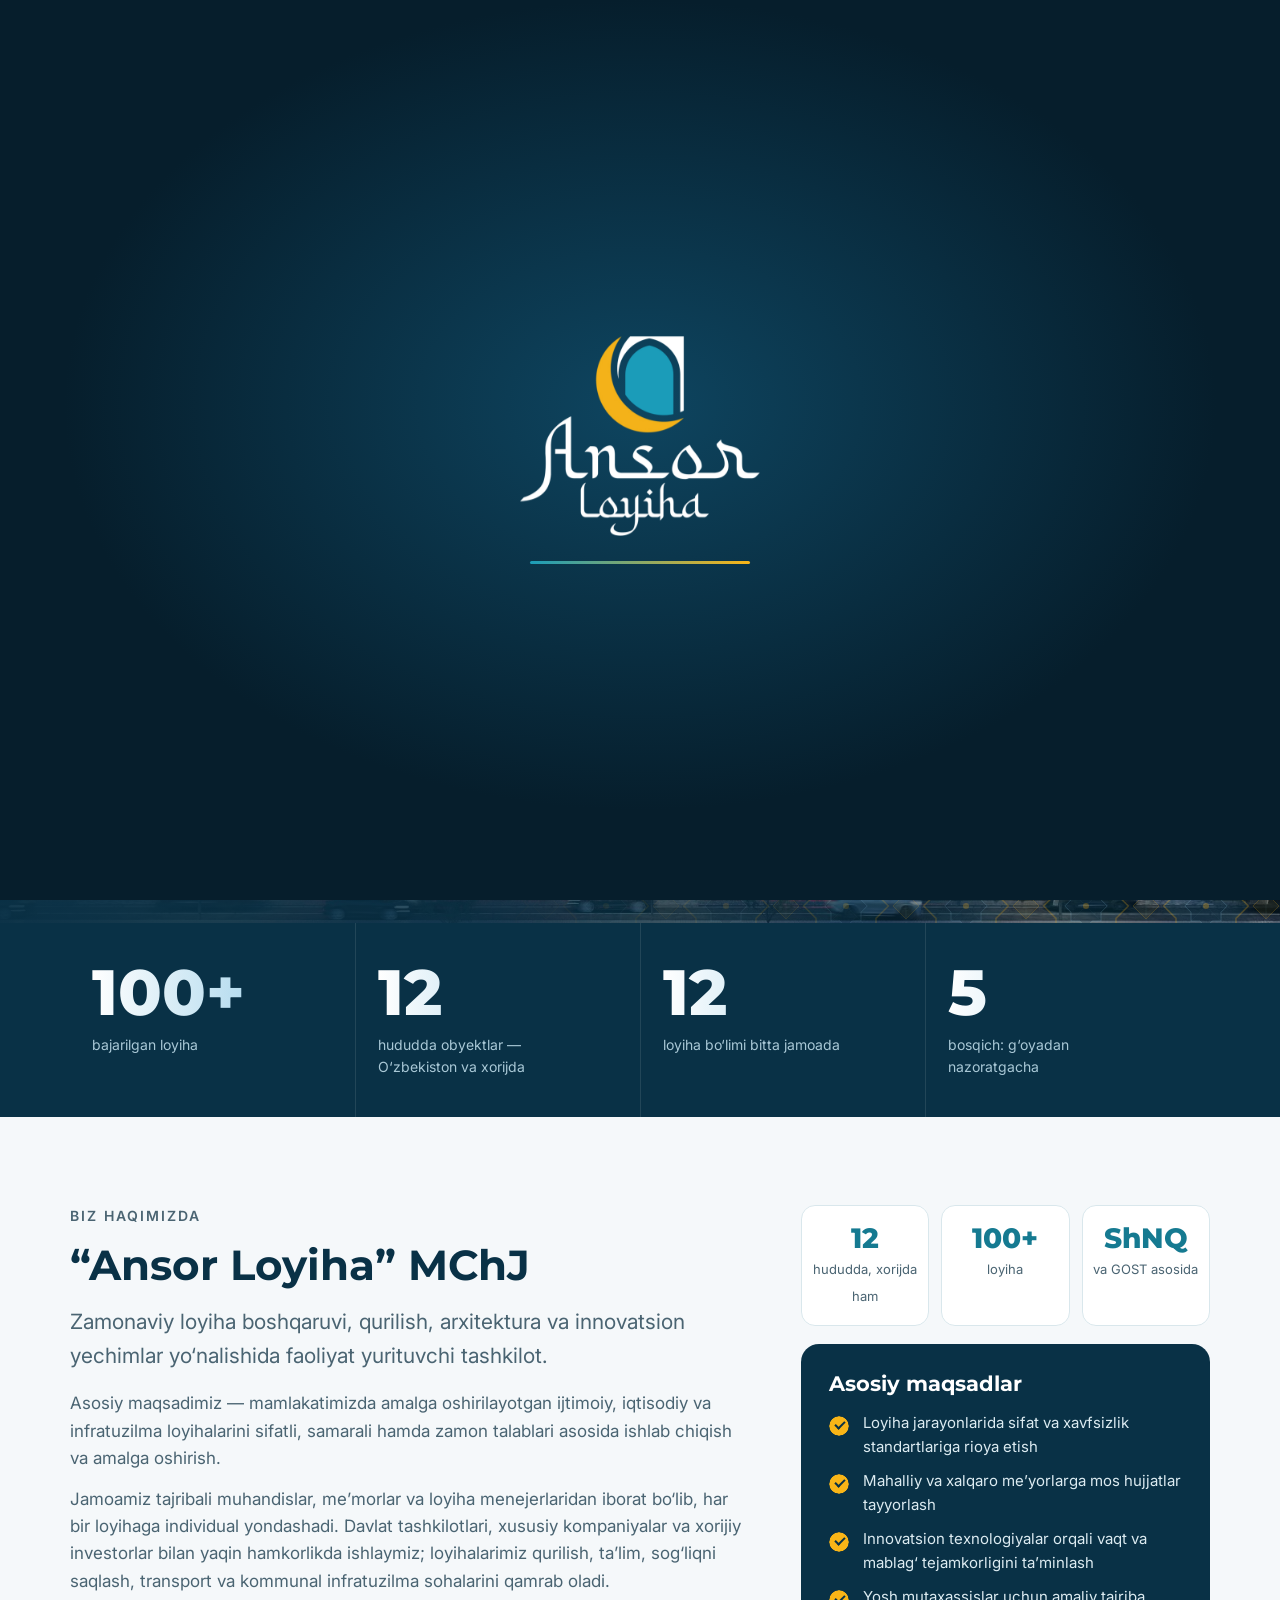
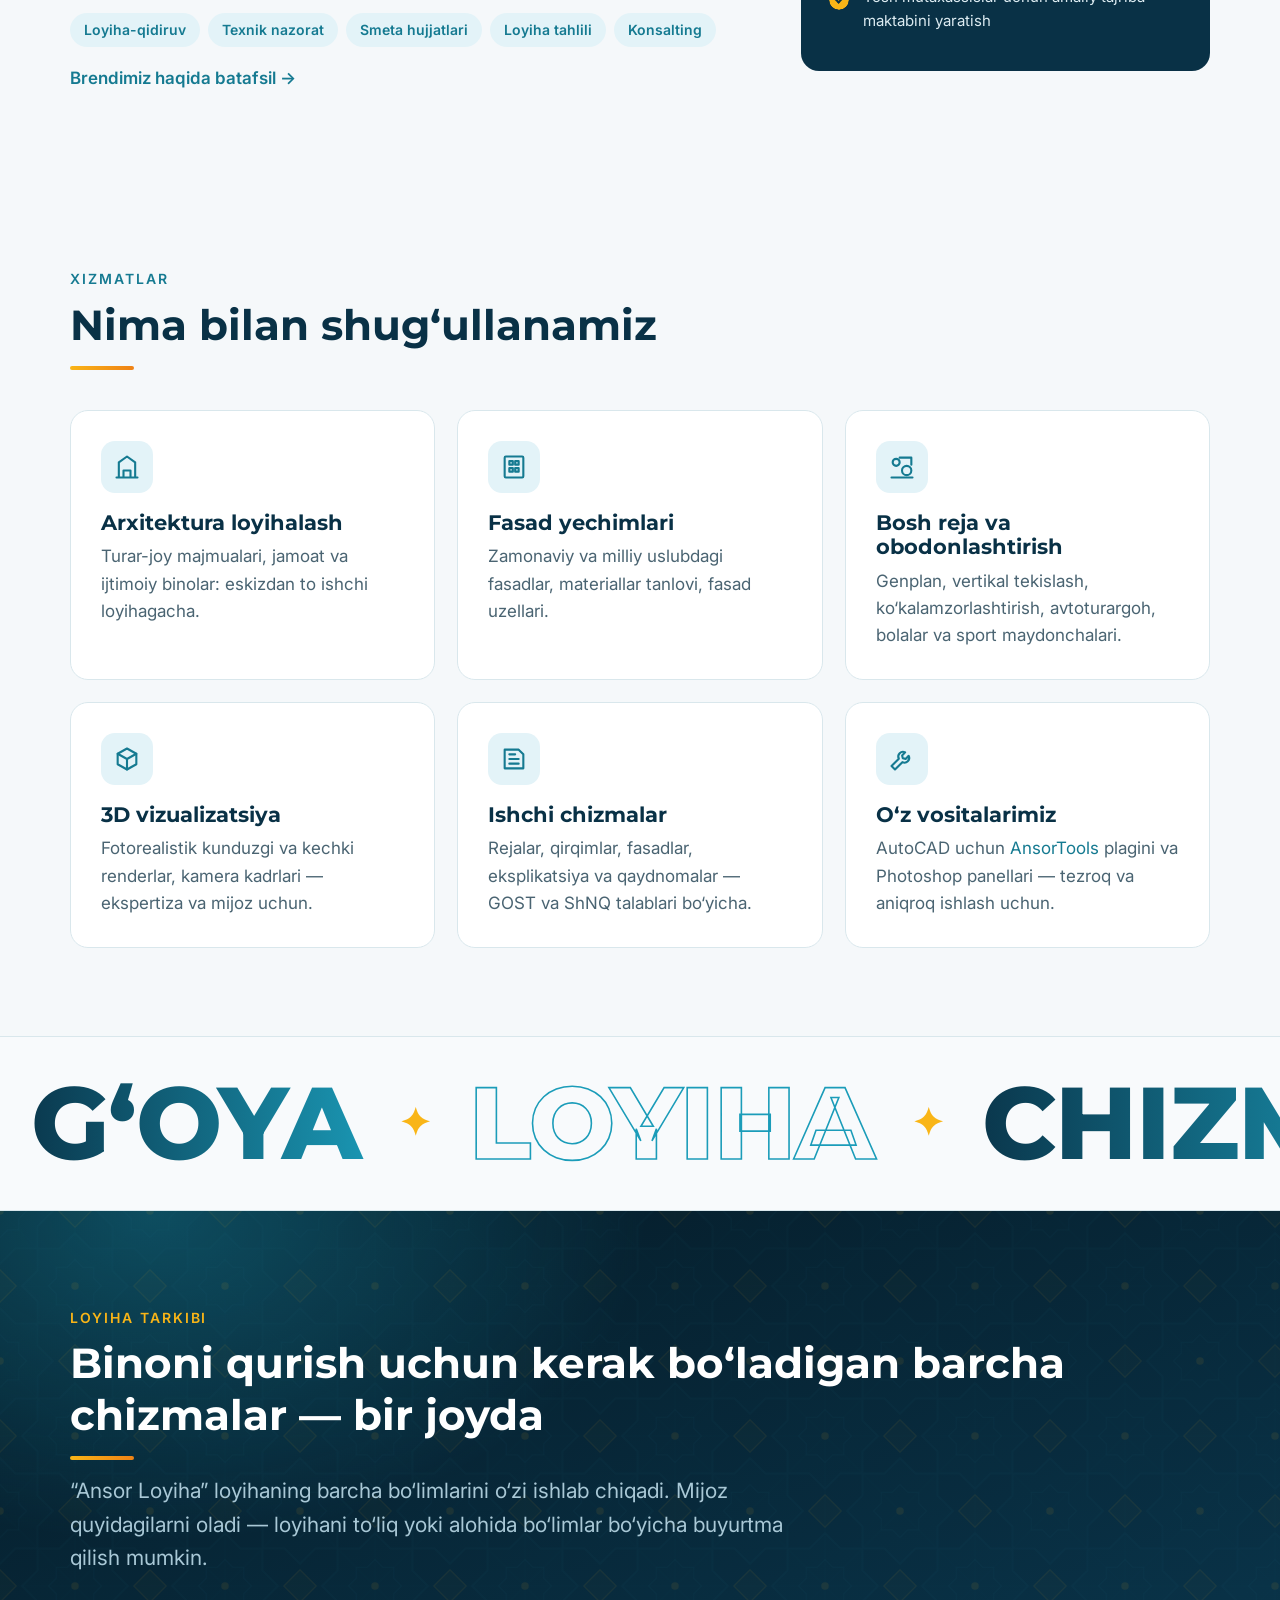
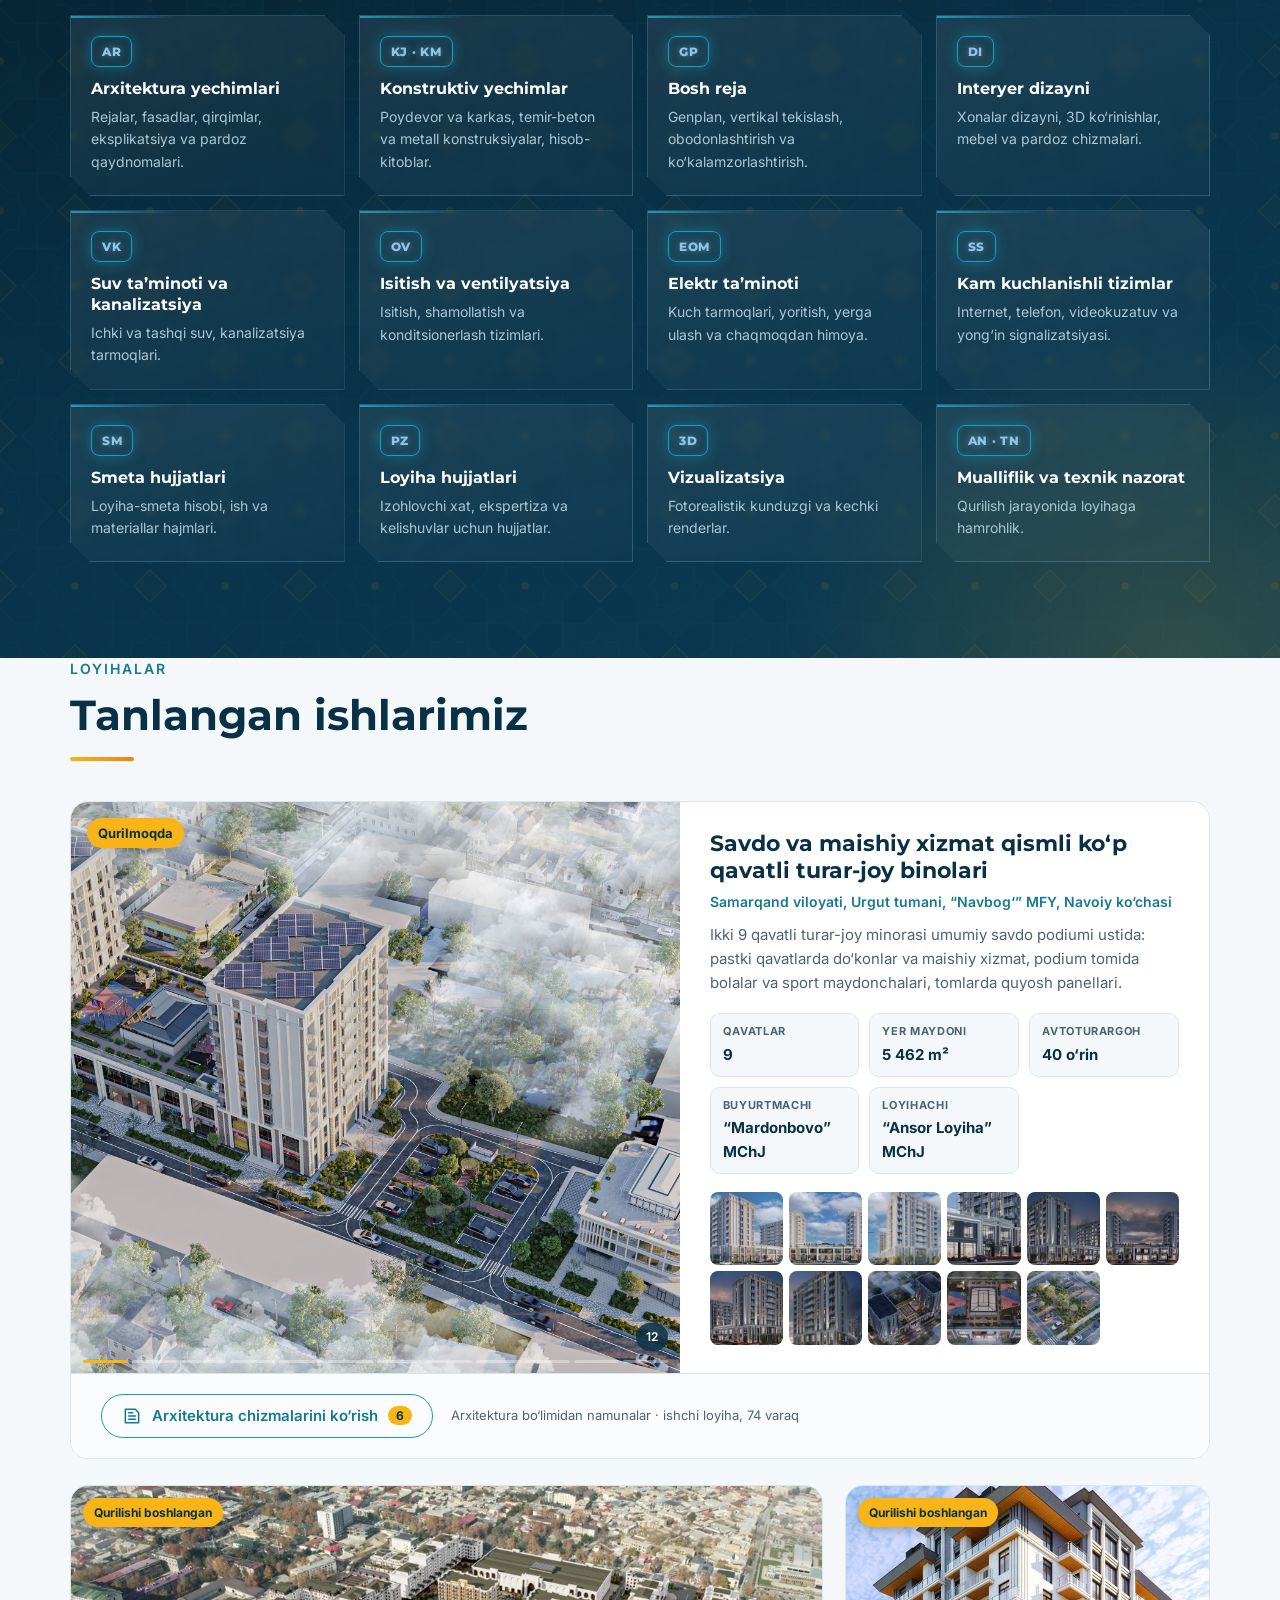
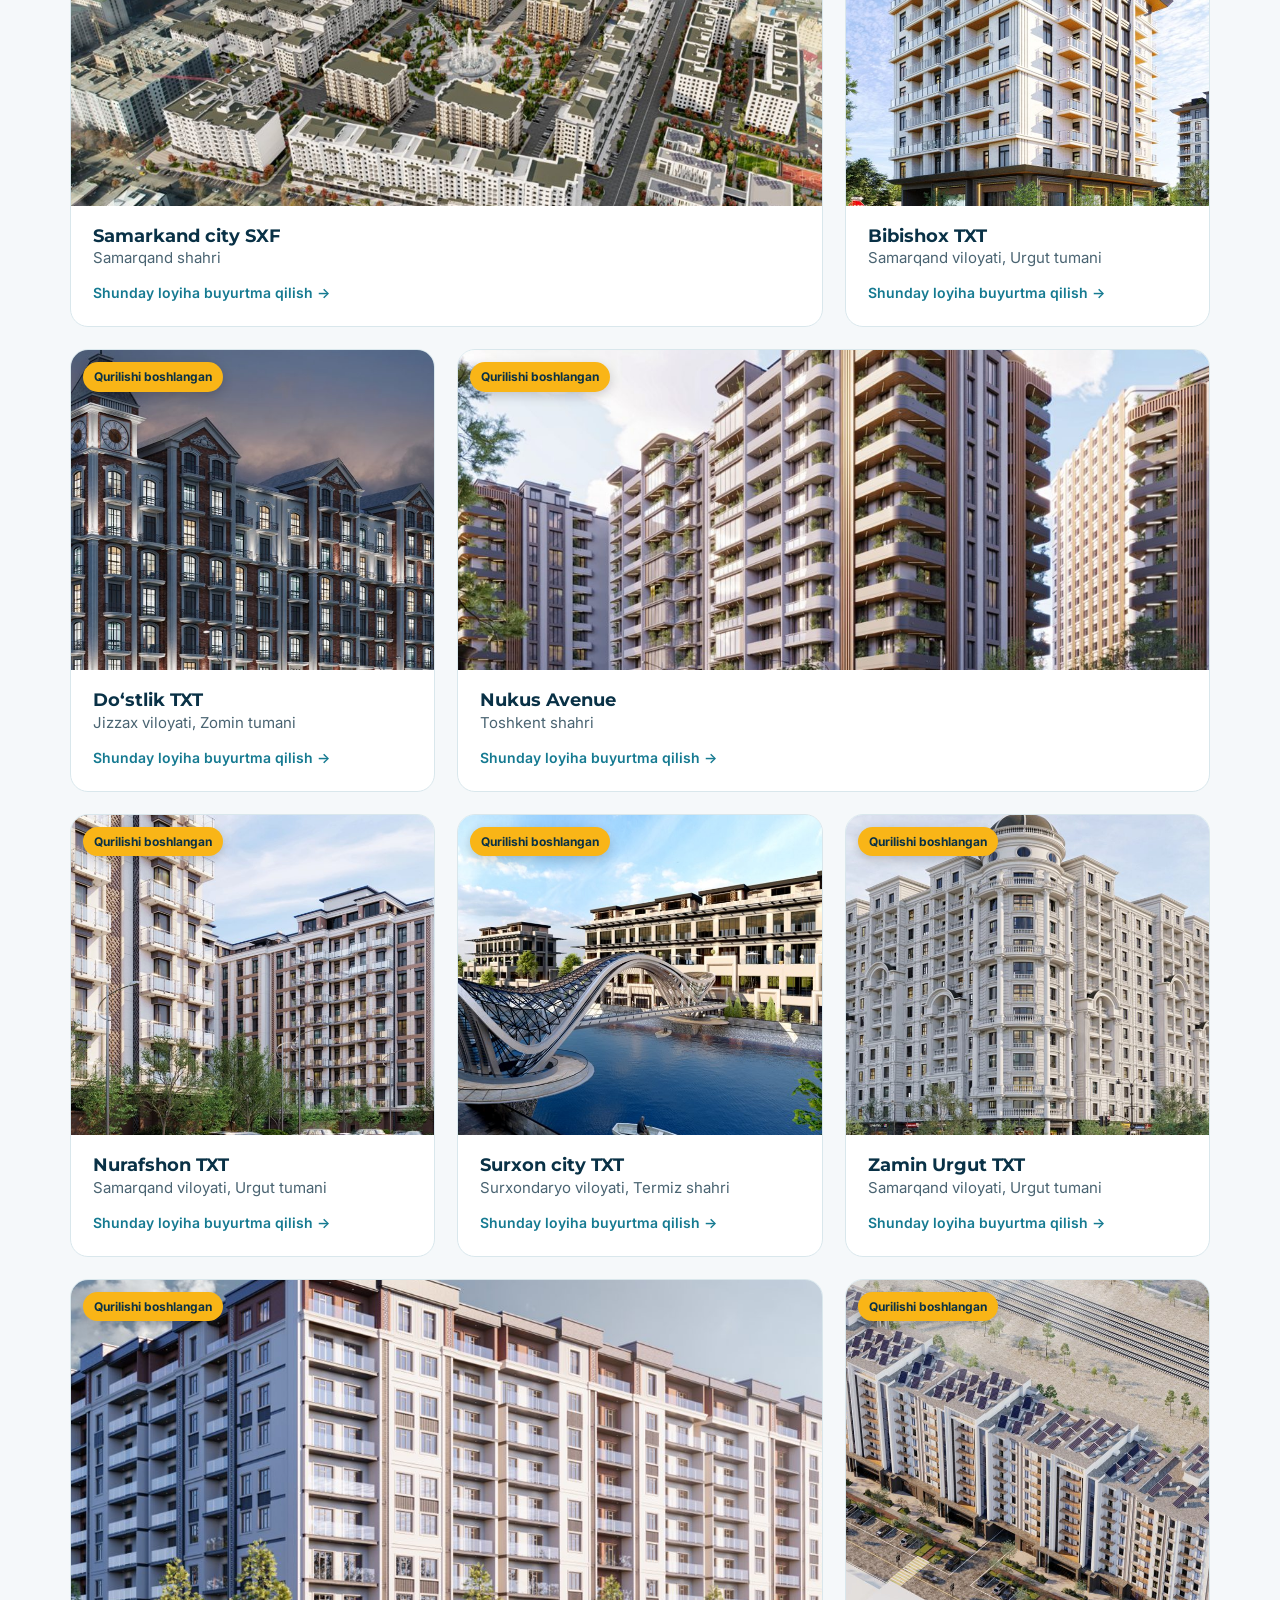
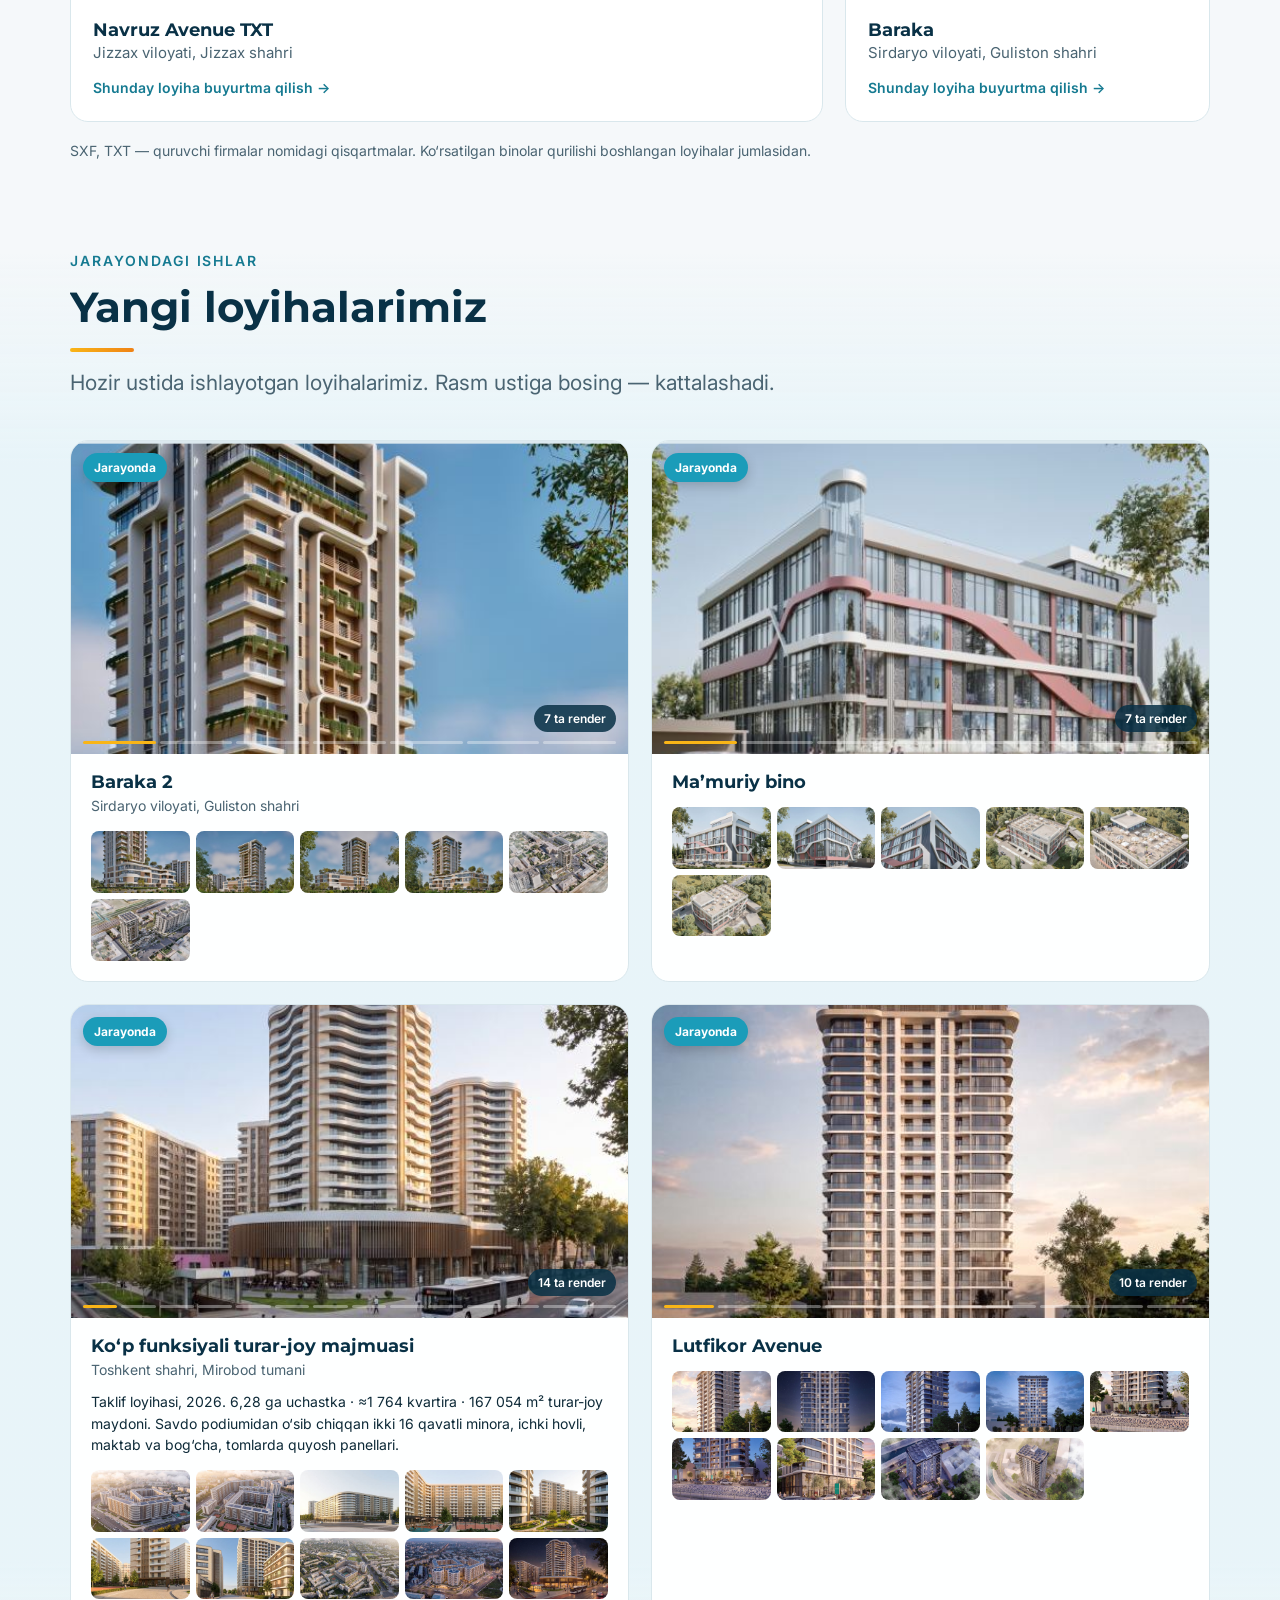
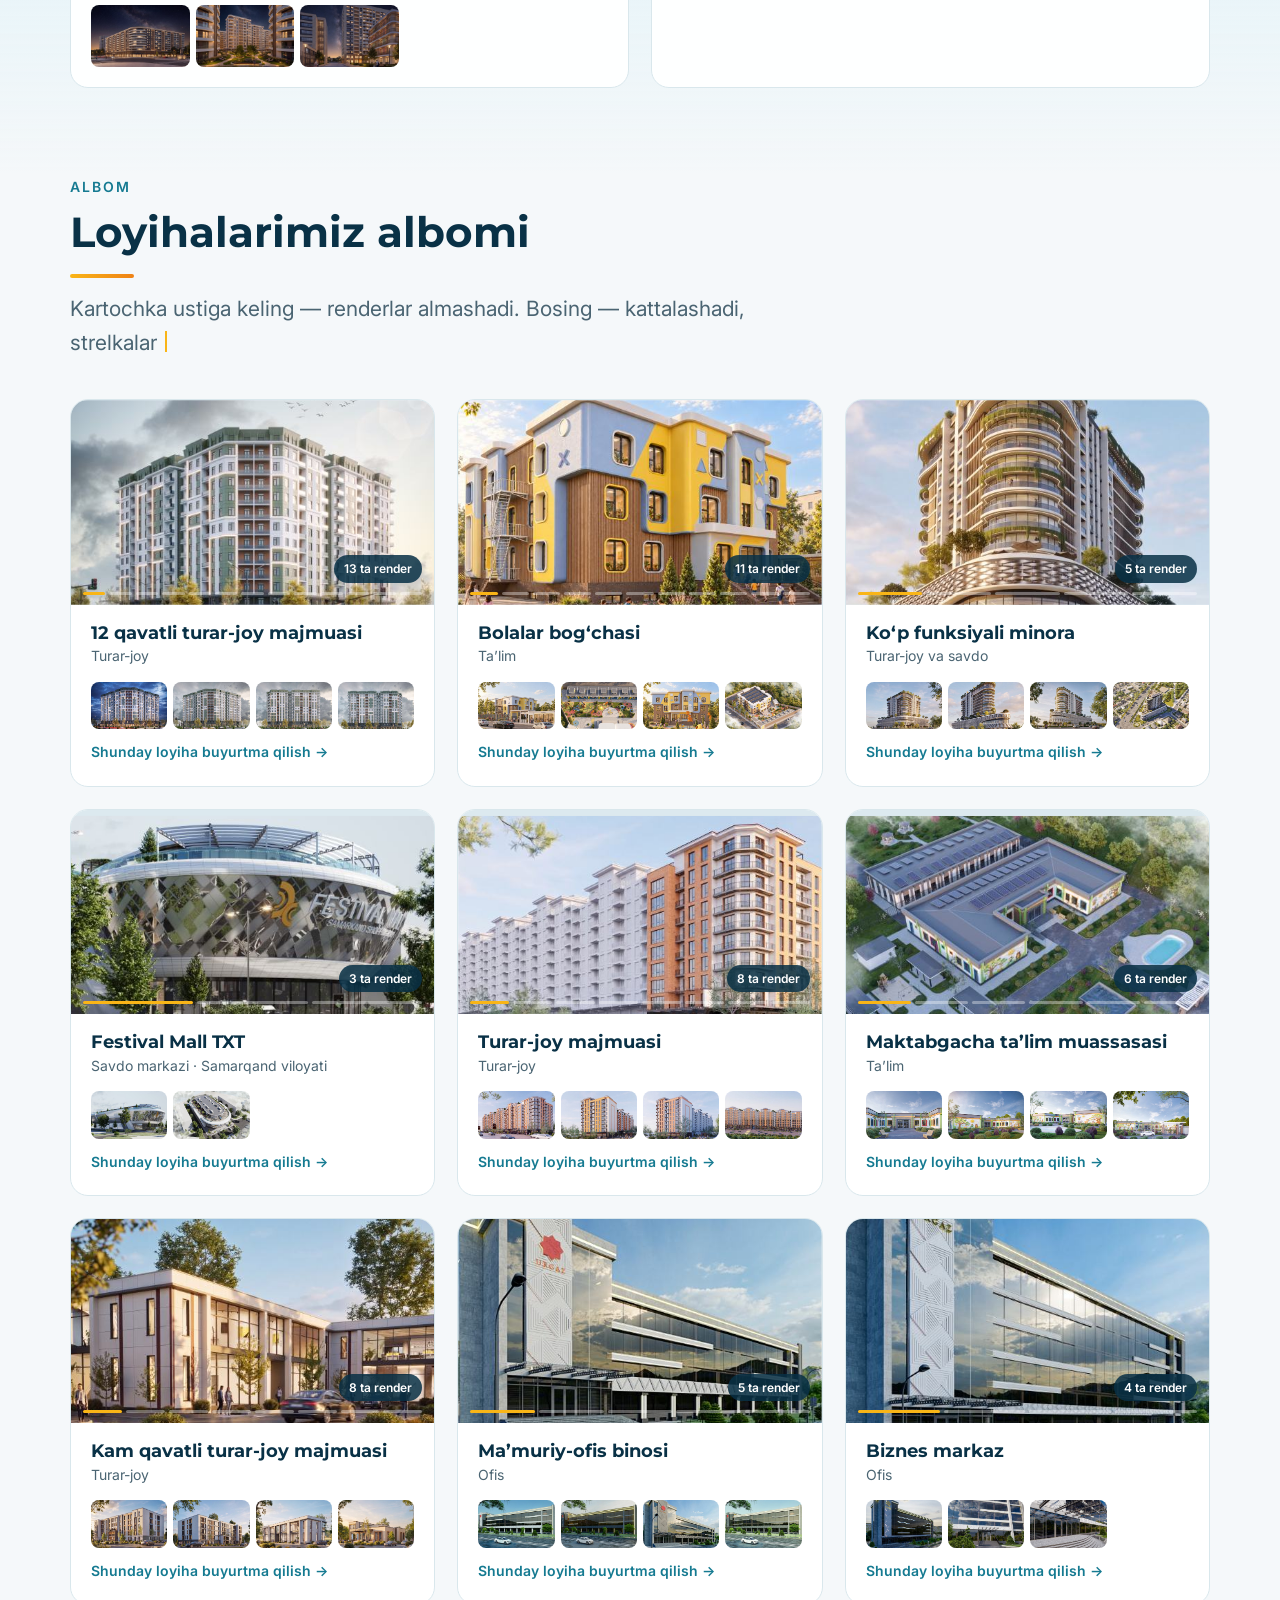
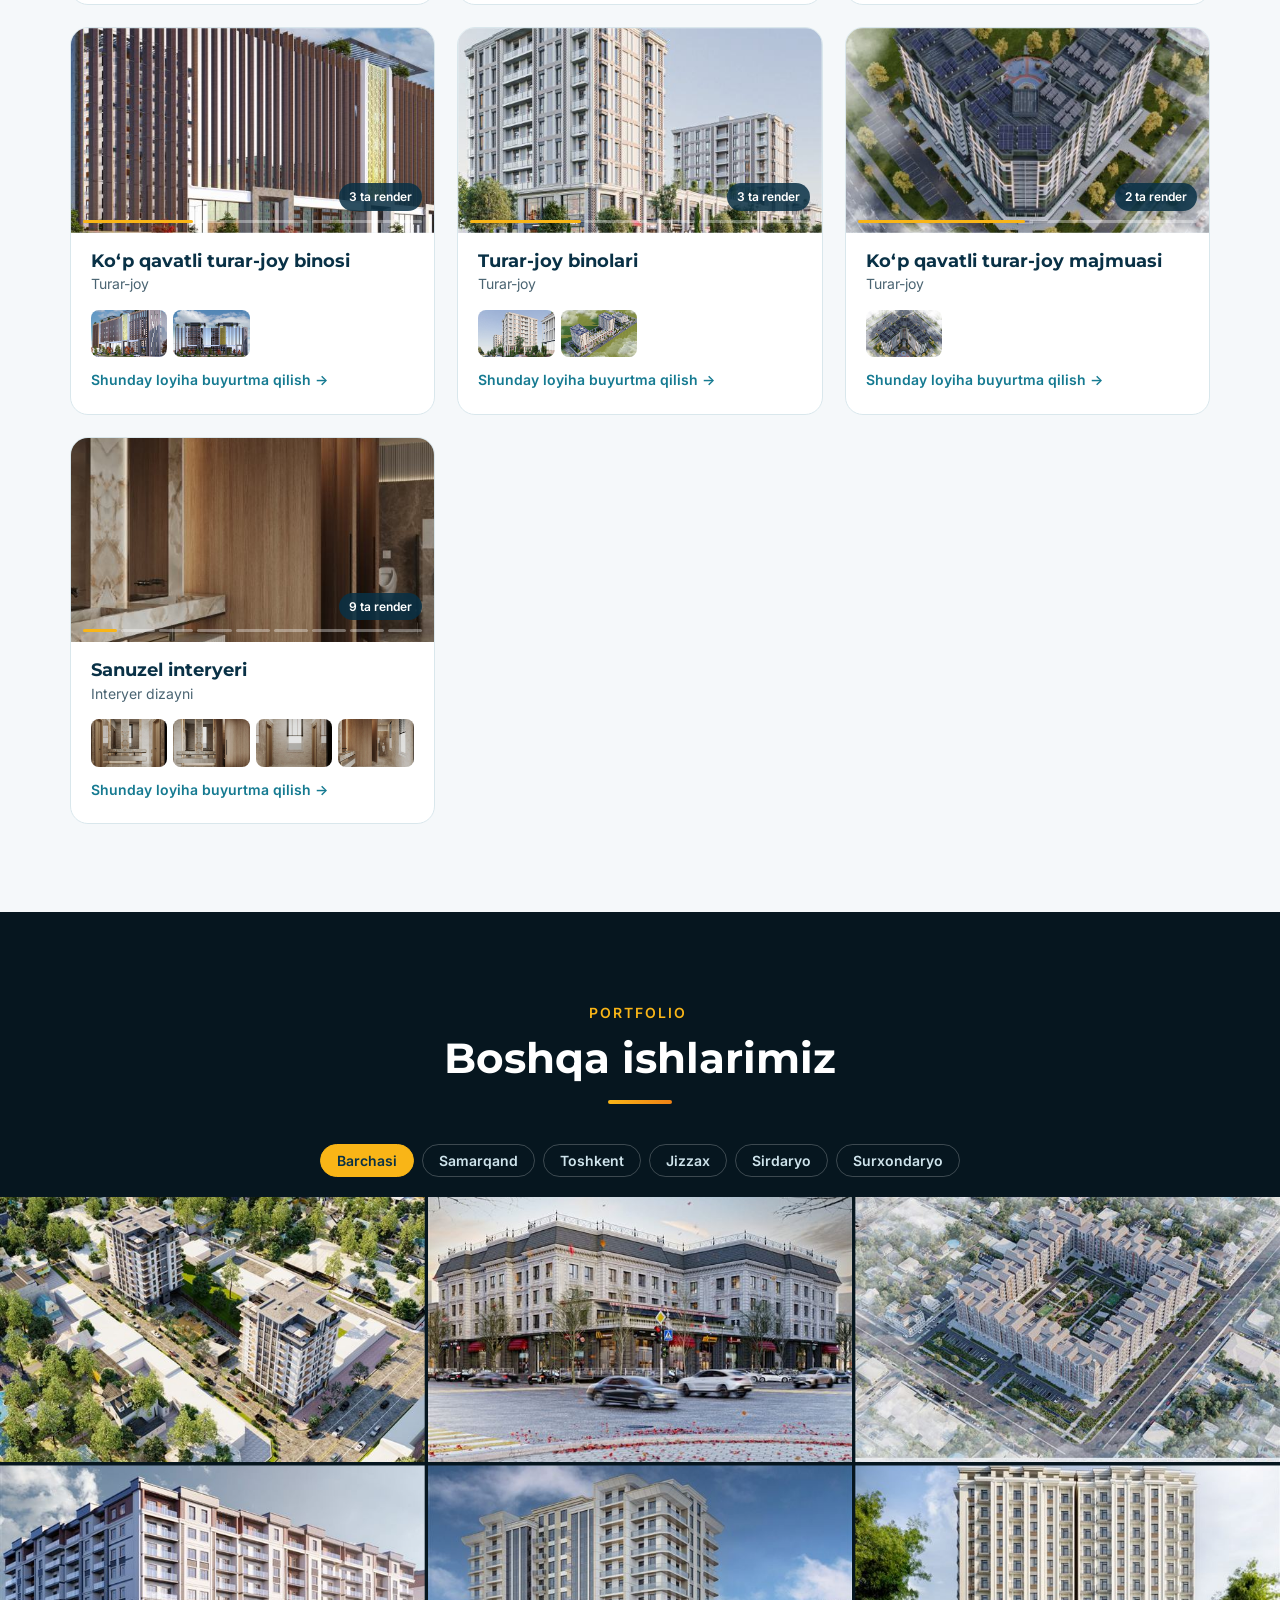
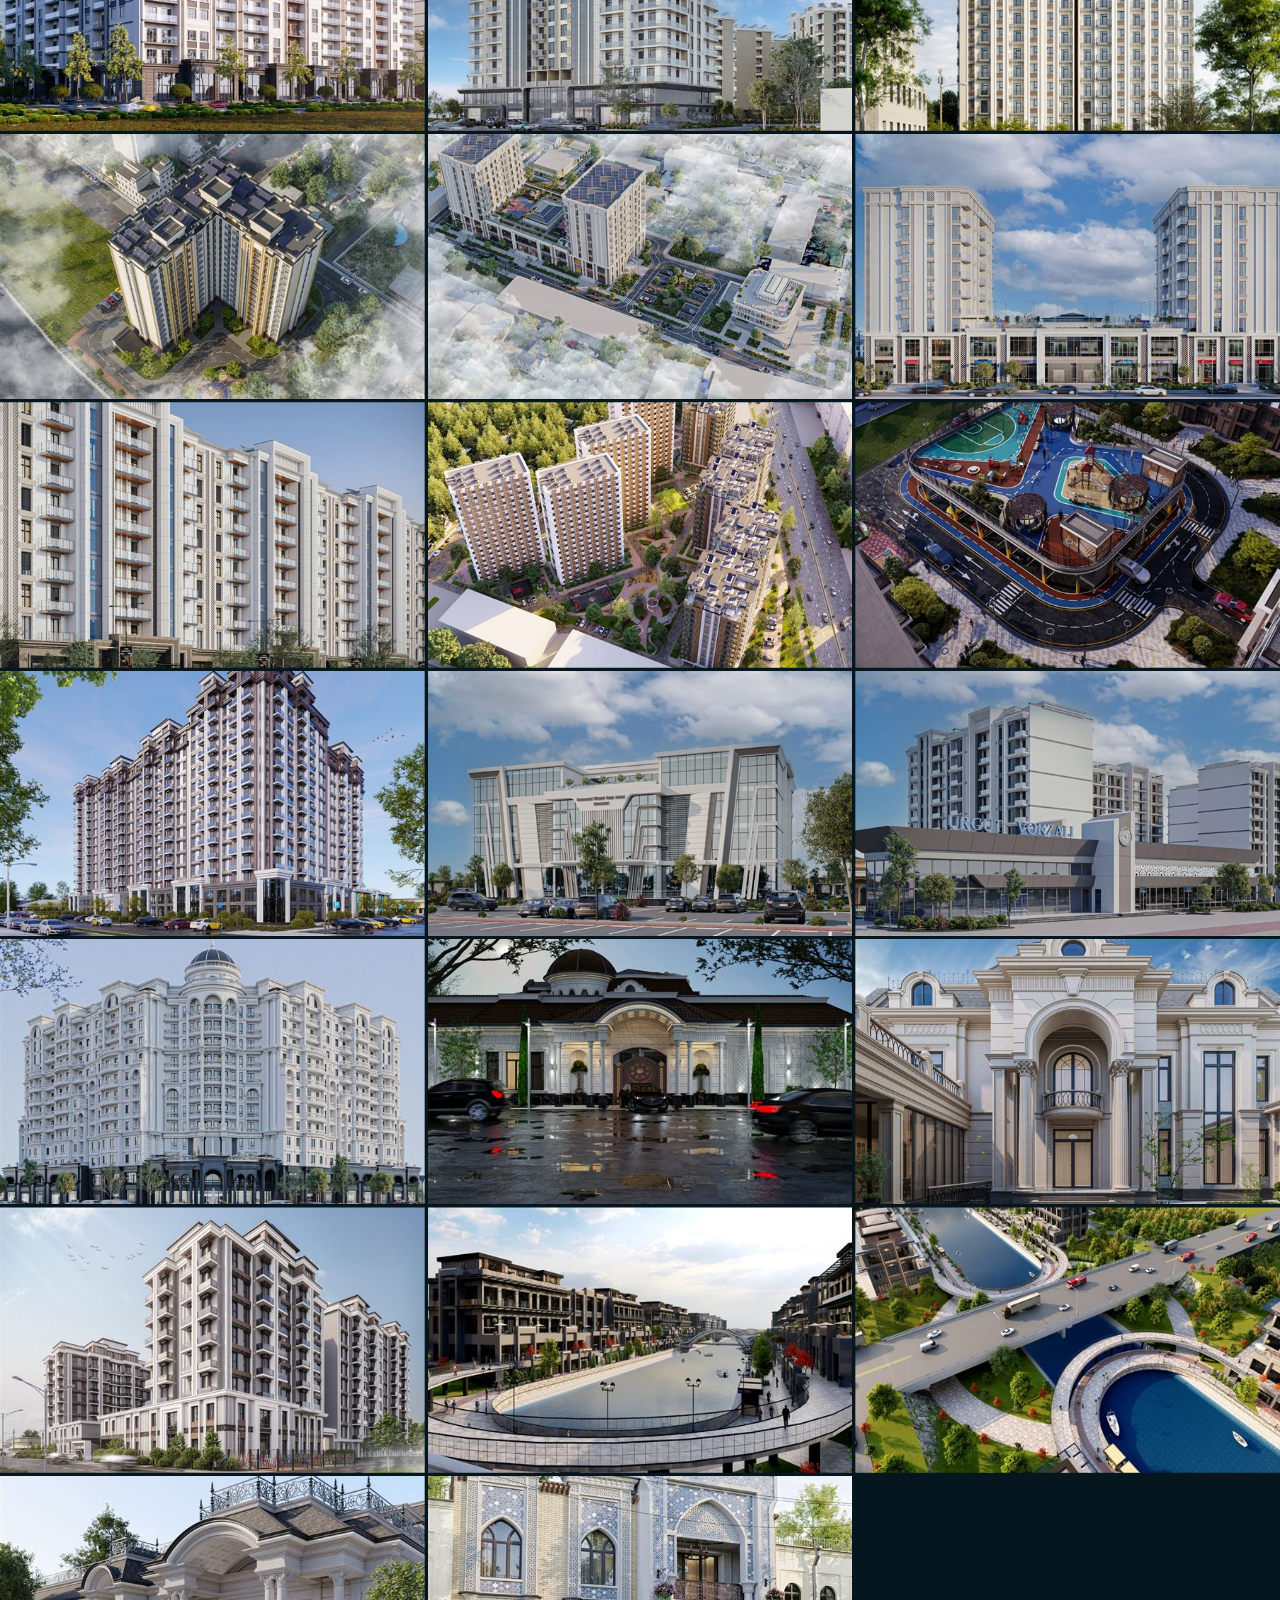
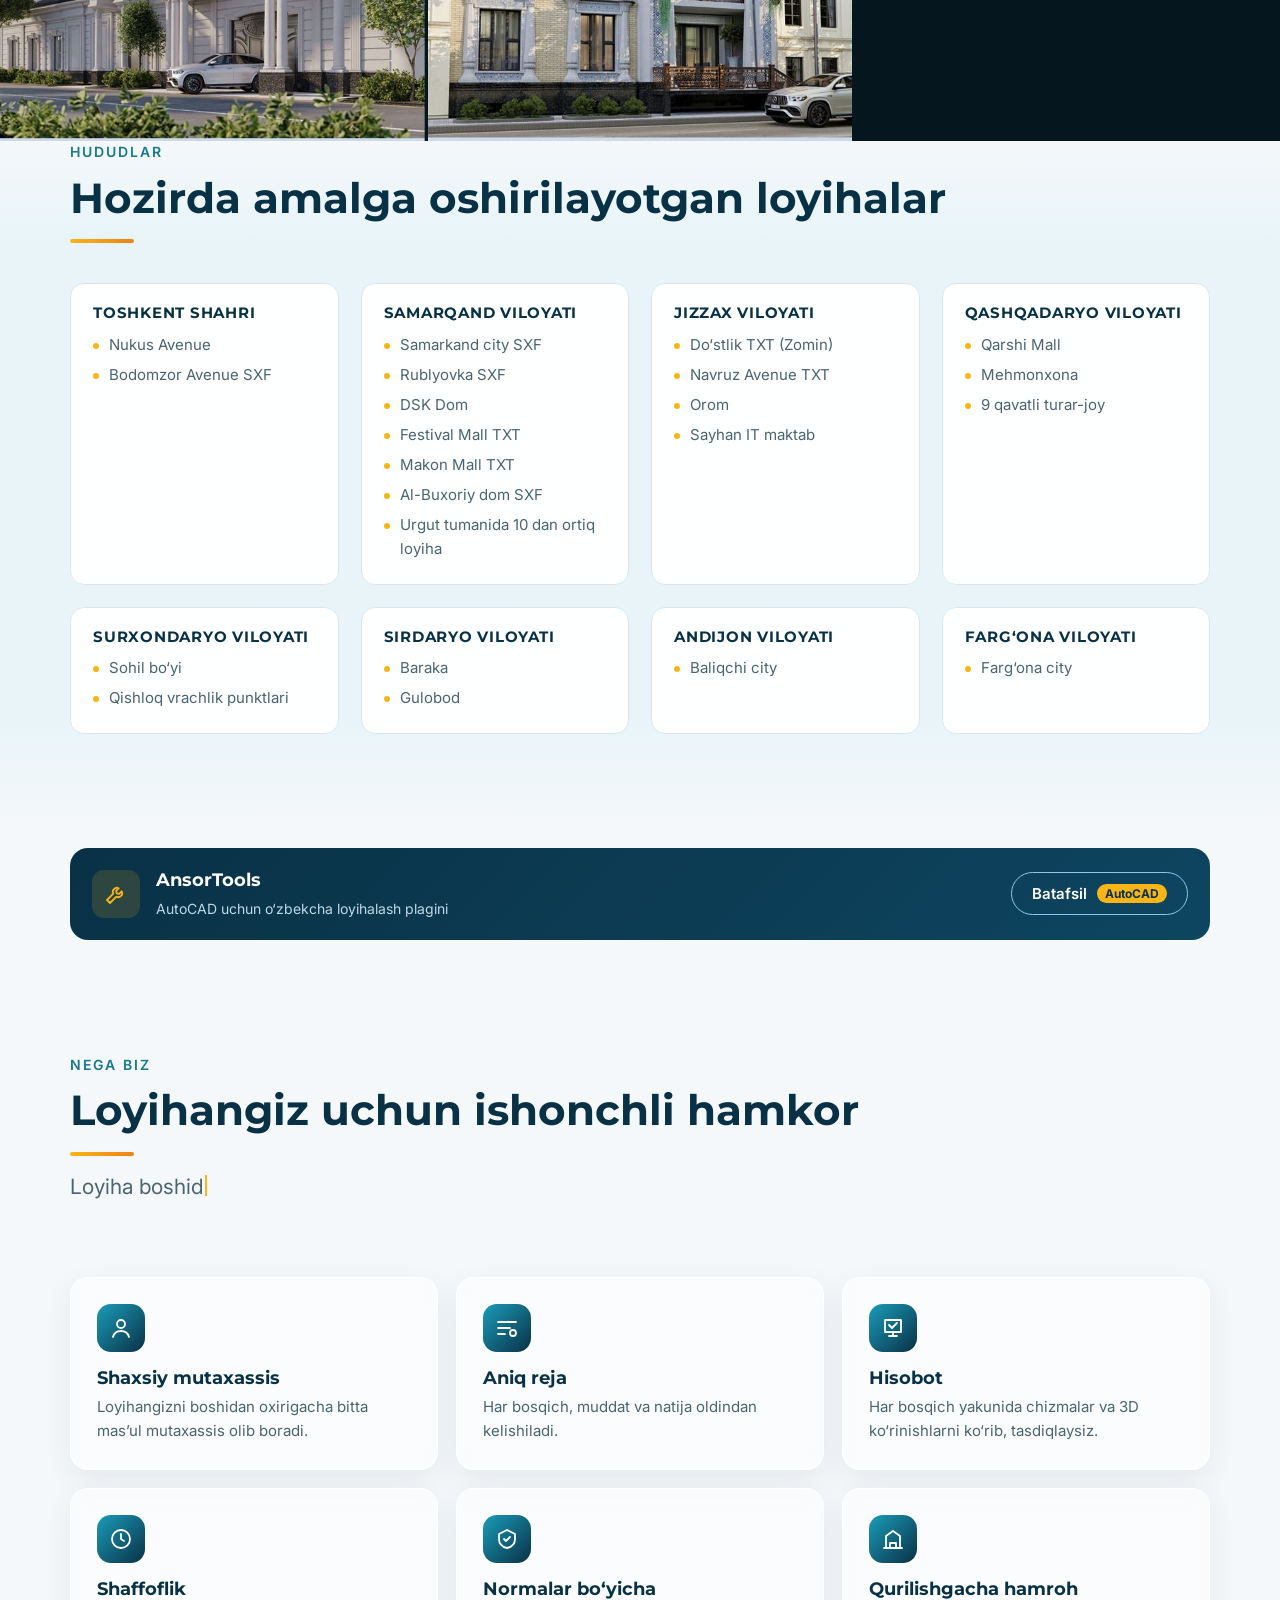
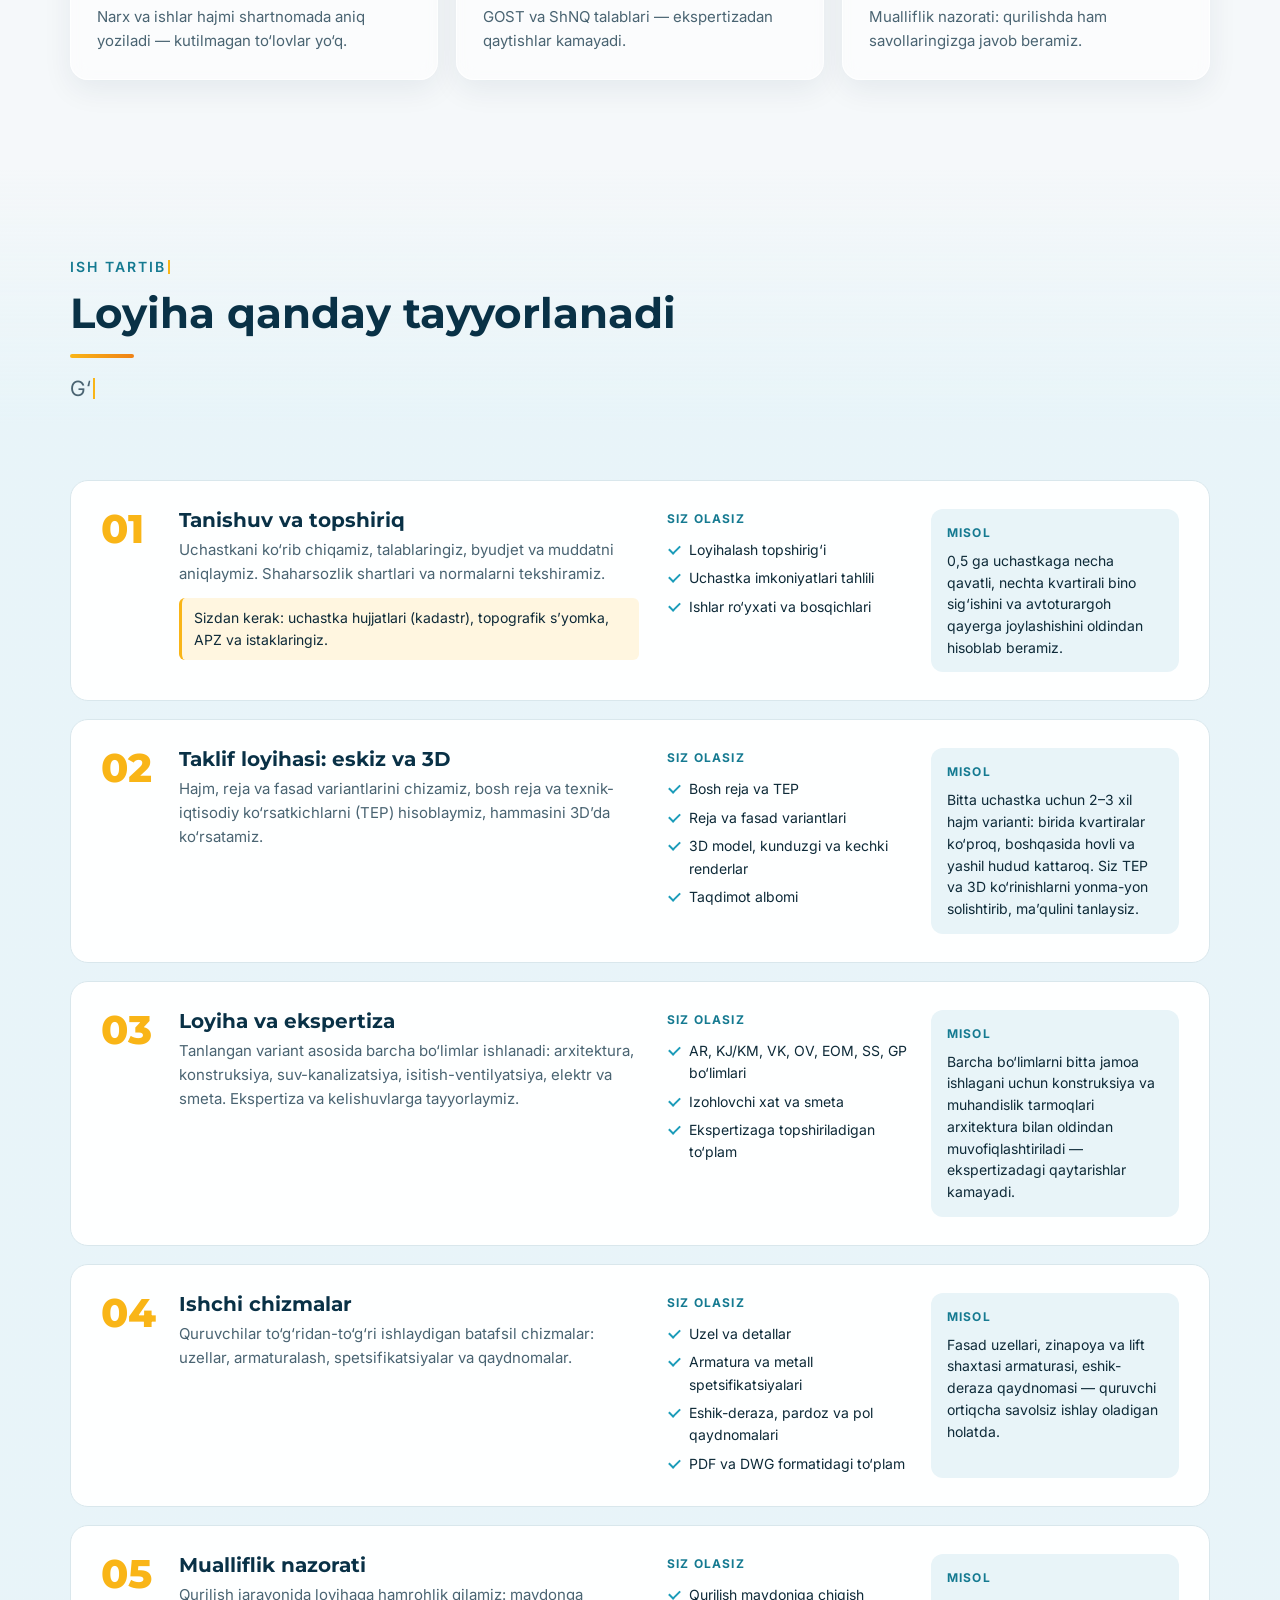
==== commit 95f29ffc: "Albom (13 loyiha, 80 render), ariza oynasi, bayroqli telefon, kirish ekrani, AnsorTools/chizmalar oy" ====
--- a/index.html
+++ b/index.html
@@ -57,14 +57,15 @@
                ]
 }
 </script>
+<script id="intro-js">try{if(!sessionStorage.getItem('ansorIntro')){document.documentElement.classList.add('has-intro');sessionStorage.setItem('ansorIntro','1')}}catch(e){}</script>
 </head>
 <body>
+<div id="intro" role="button" tabindex="0" aria-label="Saytga kirish"><img src="/assets/img/logo_oq.png" alt="" width="1196" height="996"><i></i></div>
 <header class="top">
   <div class="wrap">
     <a class="logo" href="/" aria-label="Ansor Loyiha — bosh sahifa"><img src="/assets/img/logo_480.png" alt="Ansor Loyiha" width="480" height="164"></a>
     <nav class="nav">
       <a href="#haqida">Biz haqimizda</a>
-      <a href="#brend">Brend</a>
       <a href="#xizmatlar">Xizmatlar</a>
       <a href="#loyihalar">Loyihalar</a>
       <a href="/ansortools.html">AnsorTools</a>
@@ -76,19 +77,23 @@
 </header>
 
 <main>
-<section class="hero">
+<section class="hero hero-r">
   <div class="wrap">
     <div>
       <p class="eyebrow">Arxitektura loyihalash byurosi</p>
-      <h1>G‘oyadan ishchi chizmagacha — bitta jamoada</h1>
+      <h1><span class="w" style="--i:0">G‘oyadan</span> <span class="w" style="--i:1">ishchi</span> <span class="w" style="--i:2">chizmagacha</span> <span class="w" style="--i:3">—</span> <span class="w g" style="--i:4">bitta</span> <span class="w g" style="--i:5">jamoada</span></h1>
       <p class="lead">Ansor Loyiha turar-joy va jamoat binolari uchun to‘liq loyiha tayyorlaydi: arxitektura, konstruksiya, suv ta’minoti va kanalizatsiya, isitish-ventilyatsiya, elektr, interyer dizayni va smeta. Chizmalar GOST va O‘zbekiston ShNQ normalari asosida.</p>
       <div class="cta">
-        <a class="btn gold" href="#aloqa">Loyiha buyurtma qilish</a>
+        <a class="btn gold" href="#aloqa" data-ariza>Loyiha buyurtma qilish</a>
         <a class="btn ghost" href="#xizmatlar">Xizmatlar</a>
       </div>
     </div>
     <img class="mark" src="/assets/img/logo_oq.png" alt="Ansor Loyiha belgisi — yarim oy va ravoq" width="1196" height="996">
   </div>
+</section>
+
+<section id="raqam">
+  <div class="wrap"><div class="rq"><div class="rq-i"><b data-to="100+">100+</b><span>bajarilgan loyiha</span></div><div class="rq-i"><b data-to="12">12</b><span>hududda obyektlar — O‘zbekiston va xorijda</span></div><div class="rq-i"><b data-to="12">12</b><span>loyiha bo‘limi bitta jamoada</span></div><div class="rq-i"><b data-to="5">5</b><span>bosqich: g‘oyadan nazoratgacha</span></div></div></div>
 </section>
 
 <section id="haqida">
@@ -100,11 +105,12 @@
       <p>Asosiy maqsadimiz — mamlakatimizda amalga oshirilayotgan ijtimoiy, iqtisodiy va infratuzilma loyihalarini sifatli, samarali hamda zamon talablari asosida ishlab chiqish va amalga oshirish.</p>
       <p>Jamoamiz tajribali muhandislar, me’morlar va loyiha menejerlaridan iborat bo‘lib, har bir loyihaga individual yondashadi. Davlat tashkilotlari, xususiy kompaniyalar va xorijiy investorlar bilan yaqin hamkorlikda ishlaymiz; loyihalarimiz qurilish, ta’lim, sog‘liqni saqlash, transport va kommunal infratuzilma sohalarini qamrab oladi.</p>
       <div class="chips"><span>Loyiha-qidiruv</span><span>Texnik nazorat</span><span>Smeta hujjatlari</span><span>Loyiha tahlili</span><span>Konsalting</span></div>
+      <a class="br-more" href="/brend.html">Brendimiz haqida batafsil &rarr;</a>
     </div>
     <div>
       <div class="stats">
-        <div><b>8</b><span>hududda loyihalar</span></div>
-        <div><b>50+</b><span>loyiha</span></div>
+        <div><b>12</b><span>hududda, xorijda ham</span></div>
+        <div><b>100+</b><span>loyiha</span></div>
         <div><b>ShNQ</b><span>va GOST asosida</span></div>
       </div>
       <div class="aside">
@@ -119,69 +125,6 @@
     </div>
   </div>
 </section>
-<section id="brend">
-  <div class="wrap">
-    <div class="sec-head">
-      <p class="eyebrow">Brend</p>
-      <h2>Belgimiz nimani anglatadi</h2>
-      <p class="lead" style="margin-top:14px">Ansor Loyiha brendi Sharq me’morchiligi va zamonaviy dizayn uyg‘unligiga tayanadi: nomi, shakli va ranglari o‘z ma’nosiga ega.</p>
-    </div>
-    <p class="swipe-hint">Surib ko‘ring</p>
-    <div class="br-story">
-      <article class="br-card">
-        <img src="/assets/img/brend/logotip.jpg" alt="Ansor Loyiha logotipi: yarim oy, ravoq va «Ansor Loyiha» yozuvi" width="1200" height="849" loading="lazy">
-        <div class="br-tx"><span class="br-num">01 · NOM</span><h3>«Ansor» — ko‘makdosh</h3><p>Arabcha «al-Ansar» so‘zidan olingan bo‘lib, «ko‘makdosh», «yordamchi» degan ma’noni anglatadi.</p></div>
-      </article>
-      <article class="br-card">
-        <img src="/assets/img/brend/yarim-oy.jpg" alt="Yarim oy ramzi va uning chizmasi" width="1200" height="849" loading="lazy">
-        <div class="br-tx"><span class="br-num">02 · YARIM OY</span><h3>Sharq ramzi</h3><p>Sharq madaniyati va islom san’atida keng tarqalgan ramz: masjid minoralari va gumbazlarini bezaydi.</p></div>
-      </article>
-      <article class="br-card">
-        <img src="/assets/img/brend/ravoq.jpg" alt="Registon ravoqlari fonida belgining ravoq shakli" width="1200" height="849" loading="lazy">
-        <div class="br-tx"><span class="br-num">03 · RAVOQ</span><h3>Temuriylar me’morchiligi</h3><p>Ravoq shakli Temuriylar davri binolarini eslatadi — Registon ravoqlaridan ilhomlangan.</p></div>
-      </article>
-    </div>
-    <div class="br-formula">
-      <img src="/assets/img/brend/belgi-tuzilishi.jpg" alt="Belgi tuzilishi: yarim oy va ravoq qo‘shilib Ansor Loyiha belgisini hosil qiladi" width="1200" height="849" loading="lazy">
-      <div><h3>Yarim oy + ravoq = belgi</h3><p>Ikki shakl birlashib, Ansor Loyiha belgisini hosil qiladi: Sharq an’anasi va me’moriy shakl bitta belgida.</p></div>
-    </div>
-    <div class="br-row">
-      <div class="br-box">
-        <h3>Ranglar</h3>
-        <p>Asosiy palitra: chuqur dengiz ko‘ki, moviy va havorang, oltin va to‘q sariq.</p>
-        <div class="br-sw">
-          <div><i style="background:#093146"></i><b>To‘q ko‘k</b><code>#093146</code></div>
-          <div><i style="background:#1B9CB9"></i><b>Moviy</b><code>#1B9CB9</code></div>
-          <div><i style="background:#8CC8E5"></i><b>Havorang</b><code>#8CC8E5</code></div>
-          <div><i style="background:#F9B517"></i><b>Oltin</b><code>#F9B517</code></div>
-          <div><i style="background:#EF8215"></i><b>To‘q sariq</b><code>#EF8215</code></div>
-        </div>
-      </div>
-      <div class="br-box">
-        <h3>Shrift: Khodijah</h3>
-        <p>Arab uslubidagi displey shrift: harflar tekis qalam bilan yozilgandek nafis. Logotip va sarlavhalarda ishlatiladi.</p>
-        <img src="/assets/img/brend/shrift.jpg" alt="Khodijah shrifti: nomi, bosh va kichik harflar, raqamlar" width="1200" height="459" loading="lazy">
-      </div>
-    </div>
-    <div class="br-two">
-      <div class="br-box">
-        <h3>Naqsh</h3>
-        <p>Sharqona geometrik naqsh brend ranglarida — blanklar, reklama va sayt fonlarida ishlatiladi.</p>
-        <img src="/assets/img/brend/naqsh.jpg" alt="Ansor Loyiha geometrik naqshi brend ranglarida" width="1200" height="849" loading="lazy">
-      </div>
-      <div class="br-box">
-        <h3>Brend amalda</h3>
-        <p>Fasad yozuvidan tortib blanklar va kiyimgacha — hamma joyda bir xil belgi va ranglar.</p>
-        <div class="br-mock">
-          <figure><img src="/assets/img/brend/maket-fasad.jpg" alt="Shisha fasaddagi Ansor Loyiha yozuvi" width="900" height="636" loading="lazy"><figcaption>Fasad</figcaption></figure>
-          <figure><img src="/assets/img/brend/maket-ofis.jpg" alt="Ofis devoridagi Ansor Loyiha belgisi" width="900" height="637" loading="lazy"><figcaption>Ofis</figcaption></figure>
-          <figure><img src="/assets/img/brend/maket-blanklar.jpg" alt="Ansor Loyiha blanklar to‘plami: xat, konvert, vizitka, muhr" width="900" height="636" loading="lazy"><figcaption>Blanklar</figcaption></figure>
-          <figure><img src="/assets/img/brend/maket-futbolka.jpg" alt="Ansor Loyiha belgili futbolka" width="900" height="636" loading="lazy"><figcaption>Kiyim</figcaption></figure>
-        </div>
-      </div>
-    </div>
-  </div>
-</section>
 
 <section id="xizmatlar">
   <div class="wrap">
@@ -225,6 +168,7 @@
   </div>
 </section>
 
+<div class="mega" aria-hidden="true"><div class="mega-t"><span class="f">G‘OYA</span><span class="d">✦</span><span class="o">LOYIHA</span><span class="d">✦</span><span class="f">CHIZMA</span><span class="d">✦</span><span class="o">NAZORAT</span><span class="d">✦</span><span class="f">G‘OYA</span><span class="d">✦</span><span class="o">LOYIHA</span><span class="d">✦</span><span class="f">CHIZMA</span><span class="d">✦</span><span class="o">NAZORAT</span><span class="d">✦</span></div></div>
 <section id="tarkib" style="padding-top:0">
   <div class="wrap">
     <div class="sec-head">
@@ -264,19 +208,21 @@
         <dl class="feat-f"><div><dt>Qavatlar</dt><dd>9</dd></div><div><dt>Yer maydoni</dt><dd>5 462 m²</dd></div><div><dt>Avtoturargoh</dt><dd>40 o‘rin</dd></div><div><dt>Buyurtmachi</dt><dd>“Mardonbovo” MChJ</dd></div><div><dt>Loyihachi</dt><dd>“Ansor Loyiha” MChJ</dd></div></dl>
         <div class="feat-th"><a href="/assets/loyihalar/qurilish/m02.jpg" data-lb><img src="/assets/loyihalar/qurilish/tm02.jpg" alt="Savdo va maishiy xizmat qismli ko‘p qavatli turar-joy binolari — Ansor Loyiha" width="600" height="400" loading="lazy"></a><a href="/assets/loyihalar/qurilish/m03.jpg" data-lb><img src="/assets/loyihalar/qurilish/tm03.jpg" alt="Savdo va maishiy xizmat qismli ko‘p qavatli turar-joy binolari — Ansor Loyiha" width="600" height="400" loading="lazy"></a><a href="/assets/loyihalar/qurilish/m04.jpg" data-lb><img src="/assets/loyihalar/qurilish/tm04.jpg" alt="Savdo va maishiy xizmat qismli ko‘p qavatli turar-joy binolari — Ansor Loyiha" width="600" height="400" loading="lazy"></a><a href="/assets/loyihalar/qurilish/m05.jpg" data-lb><img src="/assets/loyihalar/qurilish/tm05.jpg" alt="Savdo va maishiy xizmat qismli ko‘p qavatli turar-joy binolari — Ansor Loyiha" width="600" height="400" loading="lazy"></a><a href="/assets/loyihalar/qurilish/m06.jpg" data-lb><img src="/assets/loyihalar/qurilish/tm06.jpg" alt="Savdo va maishiy xizmat qismli ko‘p qavatli turar-joy binolari — Ansor Loyiha" width="600" height="400" loading="lazy"></a><a href="/assets/loyihalar/qurilish/m07.jpg" data-lb><img src="/assets/loyihalar/qurilish/tm07.jpg" alt="Savdo va maishiy xizmat qismli ko‘p qavatli turar-joy binolari — Ansor Loyiha" width="600" height="400" loading="lazy"></a><a href="/assets/loyihalar/qurilish/m08.jpg" data-lb><img src="/assets/loyihalar/qurilish/tm08.jpg" alt="Savdo va maishiy xizmat qismli ko‘p qavatli turar-joy binolari — Ansor Loyiha" width="600" height="400" loading="lazy"></a><a href="/assets/loyihalar/qurilish/m09.jpg" data-lb><img src="/assets/loyihalar/qurilish/tm09.jpg" alt="Savdo va maishiy xizmat qismli ko‘p qavatli turar-joy binolari — Ansor Loyiha" width="600" height="400" loading="lazy"></a><a href="/assets/loyihalar/qurilish/m10.jpg" data-lb><img src="/assets/loyihalar/qurilish/tm10.jpg" alt="Savdo va maishiy xizmat qismli ko‘p qavatli turar-joy binolari — Ansor Loyiha" width="600" height="400" loading="lazy"></a><a href="/assets/loyihalar/qurilish/m11.jpg" data-lb><img src="/assets/loyihalar/qurilish/tm11.jpg" alt="Savdo va maishiy xizmat qismli ko‘p qavatli turar-joy binolari — Ansor Loyiha" width="600" height="400" loading="lazy"></a><a href="/assets/loyihalar/qurilish/m12.jpg" data-lb><img src="/assets/loyihalar/qurilish/tm12.jpg" alt="Savdo va maishiy xizmat qismli ko‘p qavatli turar-joy binolari — Ansor Loyiha" width="600" height="400" loading="lazy"></a></div>
       </div>
-      <div class="feat-ar"><h4>Arxitektura bo‘limidan namunalar · ishchi loyiha, 74 varaq</h4><div class="feat-ar-g"><a href="/assets/loyihalar/qurilish/ar01.jpg" data-lb><img src="/assets/loyihalar/qurilish/tar01.jpg" alt="3D umumiy ko‘rinish — Savdo va maishiy xizmat qismli ko‘p qavatli turar-joy binolari" width="520" height="370" loading="lazy"><span>3D umumiy ko‘rinish</span></a><a href="/assets/loyihalar/qurilish/ar02.jpg" data-lb><img src="/assets/loyihalar/qurilish/tar02.jpg" alt="3D ko‘rinish, hovli tomondan — Savdo va maishiy xizmat qismli ko‘p qavatli turar-joy binolari" width="520" height="370" loading="lazy"><span>3D ko‘rinish, hovli tomondan</span></a><a href="/assets/loyihalar/qurilish/ar03.jpg" data-lb><img src="/assets/loyihalar/qurilish/tar03.jpg" alt="Bosh fasad — Savdo va maishiy xizmat qismli ko‘p qavatli turar-joy binolari" width="520" height="370" loading="lazy"><span>Bosh fasad</span></a><a href="/assets/loyihalar/qurilish/ar04.jpg" data-lb><img src="/assets/loyihalar/qurilish/tar04.jpg" alt="Yon fasad — Savdo va maishiy xizmat qismli ko‘p qavatli turar-joy binolari" width="520" height="370" loading="lazy"><span>Yon fasad</span></a><a href="/assets/loyihalar/qurilish/ar05.jpg" data-lb><img src="/assets/loyihalar/qurilish/tar05.jpg" alt="Qirqim 2-2 — Savdo va maishiy xizmat qismli ko‘p qavatli turar-joy binolari" width="520" height="370" loading="lazy"><span>Qirqim 2-2</span></a><a href="/assets/loyihalar/qurilish/ar06.jpg" data-lb><img src="/assets/loyihalar/qurilish/tar06.jpg" alt="Kvartiralar rejasi, 4–6 qavat — Savdo va maishiy xizmat qismli ko‘p qavatli turar-joy binolari" width="520" height="370" loading="lazy"><span>Kvartiralar rejasi, 4–6 qavat</span></a></div></div>
+      <div class="feat-ar"><button type="button" class="ar-open"><svg viewBox="0 0 24 24" aria-hidden="true"><path d="M4 4h12l4 4v12H4z"/><path d="M8 12h8M8 16h8M8 8h5"/></svg>Arxitektura chizmalarini ko‘rish <em>6</em></button><small>Arxitektura bo‘limidan namunalar · ishchi loyiha, 74 varaq</small>
+        <div class="ar-modal" hidden role="dialog" aria-modal="true" aria-label="Arxitektura bo‘limidan namunalar · ishchi loyiha, 74 varaq"><div class="ar-box"><button type="button" class="ar-x" aria-label="Yopish">&times;</button><h4>Arxitektura bo‘limidan namunalar · ishchi loyiha, 74 varaq</h4><div class="feat-ar-g"><a href="/assets/loyihalar/qurilish/ar01.jpg" data-lb><img src="/assets/loyihalar/qurilish/tar01.jpg" alt="3D umumiy ko‘rinish — Savdo va maishiy xizmat qismli ko‘p qavatli turar-joy binolari" width="520" height="370" loading="lazy"><span>3D umumiy ko‘rinish</span></a><a href="/assets/loyihalar/qurilish/ar02.jpg" data-lb><img src="/assets/loyihalar/qurilish/tar02.jpg" alt="3D ko‘rinish, hovli tomondan — Savdo va maishiy xizmat qismli ko‘p qavatli turar-joy binolari" width="520" height="370" loading="lazy"><span>3D ko‘rinish, hovli tomondan</span></a><a href="/assets/loyihalar/qurilish/ar03.jpg" data-lb><img src="/assets/loyihalar/qurilish/tar03.jpg" alt="Bosh fasad — Savdo va maishiy xizmat qismli ko‘p qavatli turar-joy binolari" width="520" height="370" loading="lazy"><span>Bosh fasad</span></a><a href="/assets/loyihalar/qurilish/ar04.jpg" data-lb><img src="/assets/loyihalar/qurilish/tar04.jpg" alt="Yon fasad — Savdo va maishiy xizmat qismli ko‘p qavatli turar-joy binolari" width="520" height="370" loading="lazy"><span>Yon fasad</span></a><a href="/assets/loyihalar/qurilish/ar05.jpg" data-lb><img src="/assets/loyihalar/qurilish/tar05.jpg" alt="Qirqim 2-2 — Savdo va maishiy xizmat qismli ko‘p qavatli turar-joy binolari" width="520" height="370" loading="lazy"><span>Qirqim 2-2</span></a><a href="/assets/loyihalar/qurilish/ar06.jpg" data-lb><img src="/assets/loyihalar/qurilish/tar06.jpg" alt="Kvartiralar rejasi, 4–6 qavat — Savdo va maishiy xizmat qismli ko‘p qavatli turar-joy binolari" width="520" height="370" loading="lazy"><span>Kvartiralar rejasi, 4–6 qavat</span></a></div></div></div>
+      </div>
     </article><!--/feat-->
     <p class="swipe-hint">Surib ko‘ring</p>
     <div class="grid g3">
-      <article class="proj"><div class="ph"><span class="pbadge">Qurilishi boshlangan</span><img src="/assets/loyihalar/samarkand-city.jpg" alt="Samarkand city SXF — Ansor Loyiha loyihasi" width="1200" height="703" loading="lazy"></div><div class="tx"><h3>Samarkand city SXF</h3><p>Samarqand shahri</p><a class="pcta" href="https://t.me/ANSOR_LOYIHA_ADMIN" target="_blank" rel="noopener">Shunday loyiha buyurtma qilish &rarr;</a></div></article>
-      <article class="proj"><div class="ph"><span class="pbadge">Qurilishi boshlangan</span><img src="/assets/loyihalar/bibishox.jpg" alt="Bibishox TXT — Ansor Loyiha loyihasi" width="1200" height="703" loading="lazy"></div><div class="tx"><h3>Bibishox TXT</h3><p>Samarqand viloyati, Urgut tumani</p><a class="pcta" href="https://t.me/ANSOR_LOYIHA_ADMIN" target="_blank" rel="noopener">Shunday loyiha buyurtma qilish &rarr;</a></div></article>
-      <article class="proj"><div class="ph"><span class="pbadge">Qurilishi boshlangan</span><img src="/assets/loyihalar/dostlik.jpg" alt="Do‘stlik TXT — Ansor Loyiha loyihasi" width="1200" height="700" loading="lazy"></div><div class="tx"><h3>Do‘stlik TXT</h3><p>Jizzax viloyati, Zomin tumani</p><a class="pcta" href="https://t.me/ANSOR_LOYIHA_ADMIN" target="_blank" rel="noopener">Shunday loyiha buyurtma qilish &rarr;</a></div></article>
-      <article class="proj"><div class="ph"><span class="pbadge">Qurilishi boshlangan</span><img src="/assets/loyihalar/nukus-avenue.jpg" alt="Nukus Avenue — Ansor Loyiha loyihasi" width="1200" height="703" loading="lazy"></div><div class="tx"><h3>Nukus Avenue</h3><p>Toshkent shahri</p><a class="pcta" href="https://t.me/ANSOR_LOYIHA_ADMIN" target="_blank" rel="noopener">Shunday loyiha buyurtma qilish &rarr;</a></div></article>
-      <article class="proj"><div class="ph"><span class="pbadge">Qurilishi boshlangan</span><img src="/assets/loyihalar/nurafshon.jpg" alt="Nurafshon TXT — Ansor Loyiha loyihasi" width="1200" height="703" loading="lazy"></div><div class="tx"><h3>Nurafshon TXT</h3><p>Samarqand viloyati, Urgut tumani</p><a class="pcta" href="https://t.me/ANSOR_LOYIHA_ADMIN" target="_blank" rel="noopener">Shunday loyiha buyurtma qilish &rarr;</a></div></article>
-      <article class="proj"><div class="ph"><span class="pbadge">Qurilishi boshlangan</span><img src="/assets/loyihalar/surxon-city.jpg" alt="Surxon city TXT — Ansor Loyiha loyihasi" width="1200" height="700" loading="lazy"></div><div class="tx"><h3>Surxon city TXT</h3><p>Surxondaryo viloyati, Termiz shahri</p><a class="pcta" href="https://t.me/ANSOR_LOYIHA_ADMIN" target="_blank" rel="noopener">Shunday loyiha buyurtma qilish &rarr;</a></div></article>
-      <article class="proj"><div class="ph"><span class="pbadge">Qurilishi boshlangan</span><img src="/assets/loyihalar/zamin-urgut.jpg" alt="Zamin Urgut TXT — Ansor Loyiha loyihasi" width="1200" height="703" loading="lazy"></div><div class="tx"><h3>Zamin Urgut TXT</h3><p>Samarqand viloyati, Urgut tumani</p><a class="pcta" href="https://t.me/ANSOR_LOYIHA_ADMIN" target="_blank" rel="noopener">Shunday loyiha buyurtma qilish &rarr;</a></div></article>
-      <article class="proj"><div class="ph"><span class="pbadge">Qurilishi boshlangan</span><img src="/assets/loyihalar/navruz-avenue.jpg" alt="Navruz Avenue TXT — Ansor Loyiha loyihasi" width="1200" height="703" loading="lazy"></div><div class="tx"><h3>Navruz Avenue TXT</h3><p>Jizzax viloyati, Jizzax shahri</p><a class="pcta" href="https://t.me/ANSOR_LOYIHA_ADMIN" target="_blank" rel="noopener">Shunday loyiha buyurtma qilish &rarr;</a></div></article>
-      <article class="proj"><div class="ph"><span class="pbadge">Qurilishi boshlangan</span><img src="/assets/loyihalar/baraka.jpg" alt="Baraka — Ansor Loyiha loyihasi" width="1200" height="700" loading="lazy"></div><div class="tx"><h3>Baraka</h3><p>Sirdaryo viloyati, Guliston shahri</p><a class="pcta" href="https://t.me/ANSOR_LOYIHA_ADMIN" target="_blank" rel="noopener">Shunday loyiha buyurtma qilish &rarr;</a></div></article>
+      <article class="proj"><div class="ph"><span class="pbadge">Qurilishi boshlangan</span><img src="/assets/loyihalar/samarkand-city.jpg" alt="Samarkand city SXF — Ansor Loyiha loyihasi" width="1200" height="703" loading="lazy"></div><div class="tx"><h3>Samarkand city SXF</h3><p>Samarqand shahri</p><a class="pcta" data-ariza data-loyiha="Samarkand city SXF" href="https://t.me/ANSOR_LOYIHA_ADMIN" target="_blank" rel="noopener">Shunday loyiha buyurtma qilish &rarr;</a></div></article>
+      <article class="proj"><div class="ph"><span class="pbadge">Qurilishi boshlangan</span><img src="/assets/loyihalar/bibishox.jpg" alt="Bibishox TXT — Ansor Loyiha loyihasi" width="1200" height="703" loading="lazy"></div><div class="tx"><h3>Bibishox TXT</h3><p>Samarqand viloyati, Urgut tumani</p><a class="pcta" data-ariza data-loyiha="Bibishox TXT" href="https://t.me/ANSOR_LOYIHA_ADMIN" target="_blank" rel="noopener">Shunday loyiha buyurtma qilish &rarr;</a></div></article>
+      <article class="proj"><div class="ph"><span class="pbadge">Qurilishi boshlangan</span><img src="/assets/loyihalar/dostlik.jpg" alt="Do‘stlik TXT — Ansor Loyiha loyihasi" width="1200" height="700" loading="lazy"></div><div class="tx"><h3>Do‘stlik TXT</h3><p>Jizzax viloyati, Zomin tumani</p><a class="pcta" data-ariza data-loyiha="Do‘stlik TXT" href="https://t.me/ANSOR_LOYIHA_ADMIN" target="_blank" rel="noopener">Shunday loyiha buyurtma qilish &rarr;</a></div></article>
+      <article class="proj"><div class="ph"><span class="pbadge">Qurilishi boshlangan</span><img src="/assets/loyihalar/nukus-avenue.jpg" alt="Nukus Avenue — Ansor Loyiha loyihasi" width="1200" height="703" loading="lazy"></div><div class="tx"><h3>Nukus Avenue</h3><p>Toshkent shahri</p><a class="pcta" data-ariza data-loyiha="Nukus Avenue" href="https://t.me/ANSOR_LOYIHA_ADMIN" target="_blank" rel="noopener">Shunday loyiha buyurtma qilish &rarr;</a></div></article>
+      <article class="proj"><div class="ph"><span class="pbadge">Qurilishi boshlangan</span><img src="/assets/loyihalar/nurafshon.jpg" alt="Nurafshon TXT — Ansor Loyiha loyihasi" width="1200" height="703" loading="lazy"></div><div class="tx"><h3>Nurafshon TXT</h3><p>Samarqand viloyati, Urgut tumani</p><a class="pcta" data-ariza data-loyiha="Nurafshon TXT" href="https://t.me/ANSOR_LOYIHA_ADMIN" target="_blank" rel="noopener">Shunday loyiha buyurtma qilish &rarr;</a></div></article>
+      <article class="proj"><div class="ph"><span class="pbadge">Qurilishi boshlangan</span><img src="/assets/loyihalar/surxon-city.jpg" alt="Surxon city TXT — Ansor Loyiha loyihasi" width="1200" height="700" loading="lazy"></div><div class="tx"><h3>Surxon city TXT</h3><p>Surxondaryo viloyati, Termiz shahri</p><a class="pcta" data-ariza data-loyiha="Surxon city TXT" href="https://t.me/ANSOR_LOYIHA_ADMIN" target="_blank" rel="noopener">Shunday loyiha buyurtma qilish &rarr;</a></div></article>
+      <article class="proj"><div class="ph"><span class="pbadge">Qurilishi boshlangan</span><img src="/assets/loyihalar/zamin-urgut.jpg" alt="Zamin Urgut TXT — Ansor Loyiha loyihasi" width="1200" height="703" loading="lazy"></div><div class="tx"><h3>Zamin Urgut TXT</h3><p>Samarqand viloyati, Urgut tumani</p><a class="pcta" data-ariza data-loyiha="Zamin Urgut TXT" href="https://t.me/ANSOR_LOYIHA_ADMIN" target="_blank" rel="noopener">Shunday loyiha buyurtma qilish &rarr;</a></div></article>
+      <article class="proj"><div class="ph"><span class="pbadge">Qurilishi boshlangan</span><img src="/assets/loyihalar/navruz-avenue.jpg" alt="Navruz Avenue TXT — Ansor Loyiha loyihasi" width="1200" height="703" loading="lazy"></div><div class="tx"><h3>Navruz Avenue TXT</h3><p>Jizzax viloyati, Jizzax shahri</p><a class="pcta" data-ariza data-loyiha="Navruz Avenue TXT" href="https://t.me/ANSOR_LOYIHA_ADMIN" target="_blank" rel="noopener">Shunday loyiha buyurtma qilish &rarr;</a></div></article>
+      <article class="proj"><div class="ph"><span class="pbadge">Qurilishi boshlangan</span><img src="/assets/loyihalar/baraka.jpg" alt="Baraka — Ansor Loyiha loyihasi" width="1200" height="700" loading="lazy"></div><div class="tx"><h3>Baraka</h3><p>Sirdaryo viloyati, Guliston shahri</p><a class="pcta" data-ariza data-loyiha="Baraka" href="https://t.me/ANSOR_LOYIHA_ADMIN" target="_blank" rel="noopener">Shunday loyiha buyurtma qilish &rarr;</a></div></article>
     </div>
     <p class="note">SXF, TXT — quruvchi firmalar nomidagi qisqartmalar. Ko‘rsatilgan binolar qurilishi boshlangan loyihalar jumlasidan.</p>
   </div>
@@ -299,12 +245,76 @@
         <div class="np-tx"><h3>Ma’muriy bino</h3><div class="np-th"><a href="/assets/loyihalar/yangi/f02.jpg" data-lb><img src="/assets/loyihalar/yangi/tf02.jpg" alt="Ma’muriy bino — Ansor Loyiha" width="600" height="338" loading="lazy"></a><a href="/assets/loyihalar/yangi/f03.jpg" data-lb><img src="/assets/loyihalar/yangi/tf03.jpg" alt="Ma’muriy bino — Ansor Loyiha" width="600" height="338" loading="lazy"></a><a href="/assets/loyihalar/yangi/f04.jpg" data-lb><img src="/assets/loyihalar/yangi/tf04.jpg" alt="Ma’muriy bino — Ansor Loyiha" width="600" height="338" loading="lazy"></a><a href="/assets/loyihalar/yangi/f05.jpg" data-lb><img src="/assets/loyihalar/yangi/tf05.jpg" alt="Ma’muriy bino — Ansor Loyiha" width="600" height="338" loading="lazy"></a><a href="/assets/loyihalar/yangi/f06.jpg" data-lb><img src="/assets/loyihalar/yangi/tf06.jpg" alt="Ma’muriy bino — Ansor Loyiha" width="600" height="338" loading="lazy"></a><a href="/assets/loyihalar/yangi/f07.jpg" data-lb><img src="/assets/loyihalar/yangi/tf07.jpg" alt="Ma’muriy bino — Ansor Loyiha" width="600" height="338" loading="lazy"></a></div></div>
       </article>
       <article class="np">
-        <a class="np-cover" href="/assets/loyihalar/yangi/v01.jpg" data-lb><img src="/assets/loyihalar/yangi/tv01.jpg" alt="Ko‘p funksiyali turar-joy majmuasi — Ansor Loyiha" width="600" height="400" loading="lazy"><span class="pbadge np-b">Jarayonda</span><span class="np-n">10 ta render</span></a>
-        <div class="np-tx"><h3>Ko‘p funksiyali turar-joy majmuasi</h3><p>Toshkent shahri, Mirobod tumani</p><p class="np-d">Taklif loyihasi, 2026. 6,28 ga uchastka · ≈1 764 kvartira · 167 054 m² turar-joy maydoni. Savdo podiumidan o‘sib chiqqan ikki 16 qavatli minora, ichki hovli, maktab va bog‘cha, tomlarda quyosh panellari.</p><div class="np-th"><a href="/assets/loyihalar/yangi/v02.jpg" data-lb><img src="/assets/loyihalar/yangi/tv02.jpg" alt="Ko‘p funksiyali turar-joy majmuasi — Ansor Loyiha" width="600" height="338" loading="lazy"></a><a href="/assets/loyihalar/yangi/v03.jpg" data-lb><img src="/assets/loyihalar/yangi/tv03.jpg" alt="Ko‘p funksiyali turar-joy majmuasi — Ansor Loyiha" width="600" height="338" loading="lazy"></a><a href="/assets/loyihalar/yangi/v04.jpg" data-lb><img src="/assets/loyihalar/yangi/tv04.jpg" alt="Ko‘p funksiyali turar-joy majmuasi — Ansor Loyiha" width="600" height="338" loading="lazy"></a><a href="/assets/loyihalar/yangi/v05.jpg" data-lb><img src="/assets/loyihalar/yangi/tv05.jpg" alt="Ko‘p funksiyali turar-joy majmuasi — Ansor Loyiha" width="600" height="338" loading="lazy"></a><a href="/assets/loyihalar/yangi/v06.jpg" data-lb><img src="/assets/loyihalar/yangi/tv06.jpg" alt="Ko‘p funksiyali turar-joy majmuasi — Ansor Loyiha" width="600" height="338" loading="lazy"></a><a href="/assets/loyihalar/yangi/v07.jpg" data-lb><img src="/assets/loyihalar/yangi/tv07.jpg" alt="Ko‘p funksiyali turar-joy majmuasi — Ansor Loyiha" width="600" height="338" loading="lazy"></a><a href="/assets/loyihalar/yangi/v08.jpg" data-lb><img src="/assets/loyihalar/yangi/tv08.jpg" alt="Ko‘p funksiyali turar-joy majmuasi — Ansor Loyiha" width="600" height="338" loading="lazy"></a><a href="/assets/loyihalar/yangi/v09.jpg" data-lb><img src="/assets/loyihalar/yangi/tv09.jpg" alt="Ko‘p funksiyali turar-joy majmuasi — Ansor Loyiha" width="600" height="338" loading="lazy"></a><a href="/assets/loyihalar/yangi/v10.jpg" data-lb><img src="/assets/loyihalar/yangi/tv10.jpg" alt="Ko‘p funksiyali turar-joy majmuasi — Ansor Loyiha" width="600" height="338" loading="lazy"></a></div></div>
+        <a class="np-cover" href="/assets/loyihalar/yangi/v01.jpg" data-lb><img src="/assets/loyihalar/yangi/tv01.jpg" alt="Ko‘p funksiyali turar-joy majmuasi — Ansor Loyiha" width="600" height="400" loading="lazy"><span class="pbadge np-b">Jarayonda</span><span class="np-n">14 ta render</span></a>
+        <div class="np-tx"><h3>Ko‘p funksiyali turar-joy majmuasi</h3><p>Toshkent shahri, Mirobod tumani</p><p class="np-d">Taklif loyihasi, 2026. 6,28 ga uchastka · ≈1 764 kvartira · 167 054 m² turar-joy maydoni. Savdo podiumidan o‘sib chiqqan ikki 16 qavatli minora, ichki hovli, maktab va bog‘cha, tomlarda quyosh panellari.</p><div class="np-th"><a href="/assets/loyihalar/yangi/v02.jpg" data-lb><img src="/assets/loyihalar/yangi/tv02.jpg" alt="Ko‘p funksiyali turar-joy majmuasi — Ansor Loyiha" width="600" height="338" loading="lazy"></a><a href="/assets/loyihalar/yangi/v03.jpg" data-lb><img src="/assets/loyihalar/yangi/tv03.jpg" alt="Ko‘p funksiyali turar-joy majmuasi — Ansor Loyiha" width="600" height="338" loading="lazy"></a><a href="/assets/loyihalar/yangi/v04.jpg" data-lb><img src="/assets/loyihalar/yangi/tv04.jpg" alt="Ko‘p funksiyali turar-joy majmuasi — Ansor Loyiha" width="600" height="338" loading="lazy"></a><a href="/assets/loyihalar/yangi/v05.jpg" data-lb><img src="/assets/loyihalar/yangi/tv05.jpg" alt="Ko‘p funksiyali turar-joy majmuasi — Ansor Loyiha" width="600" height="338" loading="lazy"></a><a href="/assets/loyihalar/yangi/v06.jpg" data-lb><img src="/assets/loyihalar/yangi/tv06.jpg" alt="Ko‘p funksiyali turar-joy majmuasi — Ansor Loyiha" width="600" height="338" loading="lazy"></a><a href="/assets/loyihalar/yangi/v07.jpg" data-lb><img src="/assets/loyihalar/yangi/tv07.jpg" alt="Ko‘p funksiyali turar-joy majmuasi — Ansor Loyiha" width="600" height="338" loading="lazy"></a><a href="/assets/loyihalar/yangi/v08.jpg" data-lb><img src="/assets/loyihalar/yangi/tv08.jpg" alt="Ko‘p funksiyali turar-joy majmuasi — Ansor Loyiha" width="600" height="338" loading="lazy"></a><a href="/assets/loyihalar/yangi/v09.jpg" data-lb><img src="/assets/loyihalar/yangi/tv09.jpg" alt="Ko‘p funksiyali turar-joy majmuasi — Ansor Loyiha" width="600" height="338" loading="lazy"></a><a href="/assets/loyihalar/yangi/v10.jpg" data-lb><img src="/assets/loyihalar/yangi/tv10.jpg" alt="Ko‘p funksiyali turar-joy majmuasi — Ansor Loyiha" width="600" height="338" loading="lazy"></a><a href="/assets/loyihalar/yangi/v11.jpg" data-lb><img src="/assets/loyihalar/yangi/tv11.jpg" alt="Ko‘p funksiyali turar-joy majmuasi — Ansor Loyiha" width="600" height="338" loading="lazy"></a><a href="/assets/loyihalar/yangi/v12.jpg" data-lb><img src="/assets/loyihalar/yangi/tv12.jpg" alt="Ko‘p funksiyali turar-joy majmuasi — Ansor Loyiha" width="600" height="338" loading="lazy"></a><a href="/assets/loyihalar/yangi/v13.jpg" data-lb><img src="/assets/loyihalar/yangi/tv13.jpg" alt="Ko‘p funksiyali turar-joy majmuasi — Ansor Loyiha" width="600" height="338" loading="lazy"></a><a href="/assets/loyihalar/yangi/v14.jpg" data-lb><img src="/assets/loyihalar/yangi/tv14.jpg" alt="Ko‘p funksiyali turar-joy majmuasi — Ansor Loyiha" width="600" height="338" loading="lazy"></a></div></div>
       </article>
       <article class="np">
         <a class="np-cover" href="/assets/loyihalar/yangi/l01.jpg" data-lb><img src="/assets/loyihalar/yangi/tl01.jpg" alt="Lutfikor Avenue — Ansor Loyiha" width="600" height="400" loading="lazy"><span class="pbadge np-b">Jarayonda</span><span class="np-n">10 ta render</span></a>
         <div class="np-tx"><h3>Lutfikor Avenue</h3><div class="np-th"><a href="/assets/loyihalar/yangi/l02.jpg" data-lb><img src="/assets/loyihalar/yangi/tl02.jpg" alt="Lutfikor Avenue — Ansor Loyiha" width="600" height="338" loading="lazy"></a><a href="/assets/loyihalar/yangi/l03.jpg" data-lb><img src="/assets/loyihalar/yangi/tl03.jpg" alt="Lutfikor Avenue — Ansor Loyiha" width="600" height="338" loading="lazy"></a><a href="/assets/loyihalar/yangi/l04.jpg" data-lb><img src="/assets/loyihalar/yangi/tl04.jpg" alt="Lutfikor Avenue — Ansor Loyiha" width="600" height="338" loading="lazy"></a><a href="/assets/loyihalar/yangi/l05.jpg" data-lb><img src="/assets/loyihalar/yangi/tl05.jpg" alt="Lutfikor Avenue — Ansor Loyiha" width="600" height="338" loading="lazy"></a><a href="/assets/loyihalar/yangi/l06.jpg" data-lb><img src="/assets/loyihalar/yangi/tl06.jpg" alt="Lutfikor Avenue — Ansor Loyiha" width="600" height="338" loading="lazy"></a><a href="/assets/loyihalar/yangi/l07.jpg" data-lb><img src="/assets/loyihalar/yangi/tl07.jpg" alt="Lutfikor Avenue — Ansor Loyiha" width="600" height="338" loading="lazy"></a><a href="/assets/loyihalar/yangi/l08.jpg" data-lb><img src="/assets/loyihalar/yangi/tl08.jpg" alt="Lutfikor Avenue — Ansor Loyiha" width="600" height="338" loading="lazy"></a><a href="/assets/loyihalar/yangi/l09.jpg" data-lb><img src="/assets/loyihalar/yangi/tl09.jpg" alt="Lutfikor Avenue — Ansor Loyiha" width="600" height="338" loading="lazy"></a><a href="/assets/loyihalar/yangi/l10.jpg" data-lb><img src="/assets/loyihalar/yangi/tl10.jpg" alt="Lutfikor Avenue — Ansor Loyiha" width="600" height="338" loading="lazy"></a></div></div>
+      </article>
+    </div>
+  </div>
+</section>
+
+<section id="albom" style="padding-top:0">
+  <div class="wrap">
+    <div class="sec-head">
+      <p class="eyebrow">Albom</p>
+      <h2>Loyihalarimiz albomi</h2>
+      <p class="lead" style="margin-top:14px">Kartochka ustiga keling — renderlar almashadi. Bosing — kattalashadi, strelkalar bilan varaqlang.</p>
+    </div>
+    <div class="np-grid alb-grid">
+      <article class="np">
+        <a class="np-cover" href="/assets/loyihalar/albom/a101.jpg" data-lb><img src="/assets/loyihalar/albom/ta101.jpg" alt="12 qavatli turar-joy majmuasi — Ansor Loyiha" width="600" height="400" loading="lazy"><span class="np-n">13 ta render</span></a>
+        <div class="np-tx"><h3>12 qavatli turar-joy majmuasi</h3><p>Turar-joy</p><div class="np-th"><a href="/assets/loyihalar/albom/a102.jpg" data-lb><img src="/assets/loyihalar/albom/ta102.jpg" alt="12 qavatli turar-joy majmuasi — Ansor Loyiha" width="600" height="400" loading="lazy"></a><a href="/assets/loyihalar/albom/a103.jpg" data-lb><img src="/assets/loyihalar/albom/ta103.jpg" alt="12 qavatli turar-joy majmuasi — Ansor Loyiha" width="600" height="400" loading="lazy"></a><a href="/assets/loyihalar/albom/a104.jpg" data-lb><img src="/assets/loyihalar/albom/ta104.jpg" alt="12 qavatli turar-joy majmuasi — Ansor Loyiha" width="600" height="400" loading="lazy"></a><a href="/assets/loyihalar/albom/a105.jpg" data-lb><img src="/assets/loyihalar/albom/ta105.jpg" alt="12 qavatli turar-joy majmuasi — Ansor Loyiha" width="600" height="400" loading="lazy"></a><a href="/assets/loyihalar/albom/a106.jpg" data-lb><img src="/assets/loyihalar/albom/ta106.jpg" alt="12 qavatli turar-joy majmuasi — Ansor Loyiha" width="600" height="400" loading="lazy"></a><a href="/assets/loyihalar/albom/a107.jpg" data-lb><img src="/assets/loyihalar/albom/ta107.jpg" alt="12 qavatli turar-joy majmuasi — Ansor Loyiha" width="600" height="400" loading="lazy"></a><a href="/assets/loyihalar/albom/a108.jpg" data-lb><img src="/assets/loyihalar/albom/ta108.jpg" alt="12 qavatli turar-joy majmuasi — Ansor Loyiha" width="600" height="400" loading="lazy"></a><a href="/assets/loyihalar/albom/a109.jpg" data-lb><img src="/assets/loyihalar/albom/ta109.jpg" alt="12 qavatli turar-joy majmuasi — Ansor Loyiha" width="600" height="400" loading="lazy"></a><a href="/assets/loyihalar/albom/a110.jpg" data-lb><img src="/assets/loyihalar/albom/ta110.jpg" alt="12 qavatli turar-joy majmuasi — Ansor Loyiha" width="600" height="400" loading="lazy"></a><a href="/assets/loyihalar/albom/a111.jpg" data-lb><img src="/assets/loyihalar/albom/ta111.jpg" alt="12 qavatli turar-joy majmuasi — Ansor Loyiha" width="600" height="400" loading="lazy"></a><a href="/assets/loyihalar/albom/a112.jpg" data-lb><img src="/assets/loyihalar/albom/ta112.jpg" alt="12 qavatli turar-joy majmuasi — Ansor Loyiha" width="600" height="400" loading="lazy"></a><a href="/assets/loyihalar/albom/a113.jpg" data-lb><img src="/assets/loyihalar/albom/ta113.jpg" alt="12 qavatli turar-joy majmuasi — Ansor Loyiha" width="600" height="400" loading="lazy"></a></div><a class="pcta" data-ariza data-loyiha="12 qavatli turar-joy majmuasi" href="https://t.me/ANSOR_LOYIHA_ADMIN">Shunday loyiha buyurtma qilish &rarr;</a></div>
+      </article>
+      <article class="np">
+        <a class="np-cover" href="/assets/loyihalar/albom/a201.jpg" data-lb><img src="/assets/loyihalar/albom/ta201.jpg" alt="Bolalar bog‘chasi — Ansor Loyiha" width="600" height="400" loading="lazy"><span class="np-n">11 ta render</span></a>
+        <div class="np-tx"><h3>Bolalar bog‘chasi</h3><p>Ta’lim</p><div class="np-th"><a href="/assets/loyihalar/albom/a202.jpg" data-lb><img src="/assets/loyihalar/albom/ta202.jpg" alt="Bolalar bog‘chasi — Ansor Loyiha" width="600" height="400" loading="lazy"></a><a href="/assets/loyihalar/albom/a203.jpg" data-lb><img src="/assets/loyihalar/albom/ta203.jpg" alt="Bolalar bog‘chasi — Ansor Loyiha" width="600" height="400" loading="lazy"></a><a href="/assets/loyihalar/albom/a204.jpg" data-lb><img src="/assets/loyihalar/albom/ta204.jpg" alt="Bolalar bog‘chasi — Ansor Loyiha" width="600" height="400" loading="lazy"></a><a href="/assets/loyihalar/albom/a205.jpg" data-lb><img src="/assets/loyihalar/albom/ta205.jpg" alt="Bolalar bog‘chasi — Ansor Loyiha" width="600" height="400" loading="lazy"></a><a href="/assets/loyihalar/albom/a206.jpg" data-lb><img src="/assets/loyihalar/albom/ta206.jpg" alt="Bolalar bog‘chasi — Ansor Loyiha" width="600" height="400" loading="lazy"></a><a href="/assets/loyihalar/albom/a207.jpg" data-lb><img src="/assets/loyihalar/albom/ta207.jpg" alt="Bolalar bog‘chasi — Ansor Loyiha" width="600" height="400" loading="lazy"></a><a href="/assets/loyihalar/albom/a208.jpg" data-lb><img src="/assets/loyihalar/albom/ta208.jpg" alt="Bolalar bog‘chasi — Ansor Loyiha" width="600" height="400" loading="lazy"></a><a href="/assets/loyihalar/albom/a209.jpg" data-lb><img src="/assets/loyihalar/albom/ta209.jpg" alt="Bolalar bog‘chasi — Ansor Loyiha" width="600" height="400" loading="lazy"></a><a href="/assets/loyihalar/albom/a210.jpg" data-lb><img src="/assets/loyihalar/albom/ta210.jpg" alt="Bolalar bog‘chasi — Ansor Loyiha" width="600" height="400" loading="lazy"></a><a href="/assets/loyihalar/albom/a211.jpg" data-lb><img src="/assets/loyihalar/albom/ta211.jpg" alt="Bolalar bog‘chasi — Ansor Loyiha" width="600" height="400" loading="lazy"></a></div><a class="pcta" data-ariza data-loyiha="Bolalar bog‘chasi" href="https://t.me/ANSOR_LOYIHA_ADMIN">Shunday loyiha buyurtma qilish &rarr;</a></div>
+      </article>
+      <article class="np">
+        <a class="np-cover" href="/assets/loyihalar/albom/a601.jpg" data-lb><img src="/assets/loyihalar/albom/ta601.jpg" alt="Ko‘p funksiyali minora — Ansor Loyiha" width="600" height="400" loading="lazy"><span class="np-n">5 ta render</span></a>
+        <div class="np-tx"><h3>Ko‘p funksiyali minora</h3><p>Turar-joy va savdo</p><div class="np-th"><a href="/assets/loyihalar/albom/a602.jpg" data-lb><img src="/assets/loyihalar/albom/ta602.jpg" alt="Ko‘p funksiyali minora — Ansor Loyiha" width="600" height="400" loading="lazy"></a><a href="/assets/loyihalar/albom/a603.jpg" data-lb><img src="/assets/loyihalar/albom/ta603.jpg" alt="Ko‘p funksiyali minora — Ansor Loyiha" width="600" height="400" loading="lazy"></a><a href="/assets/loyihalar/albom/a604.jpg" data-lb><img src="/assets/loyihalar/albom/ta604.jpg" alt="Ko‘p funksiyali minora — Ansor Loyiha" width="600" height="400" loading="lazy"></a><a href="/assets/loyihalar/albom/a605.jpg" data-lb><img src="/assets/loyihalar/albom/ta605.jpg" alt="Ko‘p funksiyali minora — Ansor Loyiha" width="600" height="400" loading="lazy"></a></div><a class="pcta" data-ariza data-loyiha="Ko‘p funksiyali minora" href="https://t.me/ANSOR_LOYIHA_ADMIN">Shunday loyiha buyurtma qilish &rarr;</a></div>
+      </article>
+      <article class="np">
+        <a class="np-cover" href="/assets/loyihalar/albom/a701.jpg" data-lb><img src="/assets/loyihalar/albom/ta701.jpg" alt="Festival Mall TXT — Ansor Loyiha" width="600" height="400" loading="lazy"><span class="np-n">3 ta render</span></a>
+        <div class="np-tx"><h3>Festival Mall TXT</h3><p>Savdo markazi · Samarqand viloyati</p><div class="np-th"><a href="/assets/loyihalar/albom/a702.jpg" data-lb><img src="/assets/loyihalar/albom/ta702.jpg" alt="Festival Mall TXT — Ansor Loyiha" width="600" height="400" loading="lazy"></a><a href="/assets/loyihalar/albom/a703.jpg" data-lb><img src="/assets/loyihalar/albom/ta703.jpg" alt="Festival Mall TXT — Ansor Loyiha" width="600" height="400" loading="lazy"></a></div><a class="pcta" data-ariza data-loyiha="Festival Mall TXT" href="https://t.me/ANSOR_LOYIHA_ADMIN">Shunday loyiha buyurtma qilish &rarr;</a></div>
+      </article>
+      <article class="np">
+        <a class="np-cover" href="/assets/loyihalar/albom/a801.jpg" data-lb><img src="/assets/loyihalar/albom/ta801.jpg" alt="Turar-joy majmuasi — Ansor Loyiha" width="600" height="400" loading="lazy"><span class="np-n">8 ta render</span></a>
+        <div class="np-tx"><h3>Turar-joy majmuasi</h3><p>Turar-joy</p><div class="np-th"><a href="/assets/loyihalar/albom/a802.jpg" data-lb><img src="/assets/loyihalar/albom/ta802.jpg" alt="Turar-joy majmuasi — Ansor Loyiha" width="600" height="400" loading="lazy"></a><a href="/assets/loyihalar/albom/a803.jpg" data-lb><img src="/assets/loyihalar/albom/ta803.jpg" alt="Turar-joy majmuasi — Ansor Loyiha" width="600" height="400" loading="lazy"></a><a href="/assets/loyihalar/albom/a804.jpg" data-lb><img src="/assets/loyihalar/albom/ta804.jpg" alt="Turar-joy majmuasi — Ansor Loyiha" width="600" height="400" loading="lazy"></a><a href="/assets/loyihalar/albom/a805.jpg" data-lb><img src="/assets/loyihalar/albom/ta805.jpg" alt="Turar-joy majmuasi — Ansor Loyiha" width="600" height="400" loading="lazy"></a><a href="/assets/loyihalar/albom/a806.jpg" data-lb><img src="/assets/loyihalar/albom/ta806.jpg" alt="Turar-joy majmuasi — Ansor Loyiha" width="600" height="400" loading="lazy"></a><a href="/assets/loyihalar/albom/a807.jpg" data-lb><img src="/assets/loyihalar/albom/ta807.jpg" alt="Turar-joy majmuasi — Ansor Loyiha" width="600" height="400" loading="lazy"></a><a href="/assets/loyihalar/albom/a808.jpg" data-lb><img src="/assets/loyihalar/albom/ta808.jpg" alt="Turar-joy majmuasi — Ansor Loyiha" width="600" height="400" loading="lazy"></a></div><a class="pcta" data-ariza data-loyiha="Turar-joy majmuasi" href="https://t.me/ANSOR_LOYIHA_ADMIN">Shunday loyiha buyurtma qilish &rarr;</a></div>
+      </article>
+      <article class="np">
+        <a class="np-cover" href="/assets/loyihalar/albom/a401.jpg" data-lb><img src="/assets/loyihalar/albom/ta401.jpg" alt="Maktabgacha ta’lim muassasasi — Ansor Loyiha" width="600" height="400" loading="lazy"><span class="np-n">6 ta render</span></a>
+        <div class="np-tx"><h3>Maktabgacha ta’lim muassasasi</h3><p>Ta’lim</p><div class="np-th"><a href="/assets/loyihalar/albom/a402.jpg" data-lb><img src="/assets/loyihalar/albom/ta402.jpg" alt="Maktabgacha ta’lim muassasasi — Ansor Loyiha" width="600" height="400" loading="lazy"></a><a href="/assets/loyihalar/albom/a403.jpg" data-lb><img src="/assets/loyihalar/albom/ta403.jpg" alt="Maktabgacha ta’lim muassasasi — Ansor Loyiha" width="600" height="400" loading="lazy"></a><a href="/assets/loyihalar/albom/a404.jpg" data-lb><img src="/assets/loyihalar/albom/ta404.jpg" alt="Maktabgacha ta’lim muassasasi — Ansor Loyiha" width="600" height="400" loading="lazy"></a><a href="/assets/loyihalar/albom/a405.jpg" data-lb><img src="/assets/loyihalar/albom/ta405.jpg" alt="Maktabgacha ta’lim muassasasi — Ansor Loyiha" width="600" height="400" loading="lazy"></a><a href="/assets/loyihalar/albom/a406.jpg" data-lb><img src="/assets/loyihalar/albom/ta406.jpg" alt="Maktabgacha ta’lim muassasasi — Ansor Loyiha" width="600" height="400" loading="lazy"></a></div><a class="pcta" data-ariza data-loyiha="Maktabgacha ta’lim muassasasi" href="https://t.me/ANSOR_LOYIHA_ADMIN">Shunday loyiha buyurtma qilish &rarr;</a></div>
+      </article>
+      <article class="np">
+        <a class="np-cover" href="/assets/loyihalar/albom/a501.jpg" data-lb><img src="/assets/loyihalar/albom/ta501.jpg" alt="Kam qavatli turar-joy majmuasi — Ansor Loyiha" width="600" height="400" loading="lazy"><span class="np-n">8 ta render</span></a>
+        <div class="np-tx"><h3>Kam qavatli turar-joy majmuasi</h3><p>Turar-joy</p><div class="np-th"><a href="/assets/loyihalar/albom/a502.jpg" data-lb><img src="/assets/loyihalar/albom/ta502.jpg" alt="Kam qavatli turar-joy majmuasi — Ansor Loyiha" width="600" height="400" loading="lazy"></a><a href="/assets/loyihalar/albom/a503.jpg" data-lb><img src="/assets/loyihalar/albom/ta503.jpg" alt="Kam qavatli turar-joy majmuasi — Ansor Loyiha" width="600" height="400" loading="lazy"></a><a href="/assets/loyihalar/albom/a504.jpg" data-lb><img src="/assets/loyihalar/albom/ta504.jpg" alt="Kam qavatli turar-joy majmuasi — Ansor Loyiha" width="600" height="400" loading="lazy"></a><a href="/assets/loyihalar/albom/a505.jpg" data-lb><img src="/assets/loyihalar/albom/ta505.jpg" alt="Kam qavatli turar-joy majmuasi — Ansor Loyiha" width="600" height="400" loading="lazy"></a><a href="/assets/loyihalar/albom/a506.jpg" data-lb><img src="/assets/loyihalar/albom/ta506.jpg" alt="Kam qavatli turar-joy majmuasi — Ansor Loyiha" width="600" height="400" loading="lazy"></a><a href="/assets/loyihalar/albom/a507.jpg" data-lb><img src="/assets/loyihalar/albom/ta507.jpg" alt="Kam qavatli turar-joy majmuasi — Ansor Loyiha" width="600" height="400" loading="lazy"></a><a href="/assets/loyihalar/albom/a508.jpg" data-lb><img src="/assets/loyihalar/albom/ta508.jpg" alt="Kam qavatli turar-joy majmuasi — Ansor Loyiha" width="600" height="400" loading="lazy"></a></div><a class="pcta" data-ariza data-loyiha="Kam qavatli turar-joy majmuasi" href="https://t.me/ANSOR_LOYIHA_ADMIN">Shunday loyiha buyurtma qilish &rarr;</a></div>
+      </article>
+      <article class="np">
+        <a class="np-cover" href="/assets/loyihalar/albom/a901.jpg" data-lb><img src="/assets/loyihalar/albom/ta901.jpg" alt="Ma’muriy-ofis binosi — Ansor Loyiha" width="600" height="400" loading="lazy"><span class="np-n">5 ta render</span></a>
+        <div class="np-tx"><h3>Ma’muriy-ofis binosi</h3><p>Ofis</p><div class="np-th"><a href="/assets/loyihalar/albom/a902.jpg" data-lb><img src="/assets/loyihalar/albom/ta902.jpg" alt="Ma’muriy-ofis binosi — Ansor Loyiha" width="600" height="400" loading="lazy"></a><a href="/assets/loyihalar/albom/a903.jpg" data-lb><img src="/assets/loyihalar/albom/ta903.jpg" alt="Ma’muriy-ofis binosi — Ansor Loyiha" width="600" height="400" loading="lazy"></a><a href="/assets/loyihalar/albom/a904.jpg" data-lb><img src="/assets/loyihalar/albom/ta904.jpg" alt="Ma’muriy-ofis binosi — Ansor Loyiha" width="600" height="400" loading="lazy"></a><a href="/assets/loyihalar/albom/a905.jpg" data-lb><img src="/assets/loyihalar/albom/ta905.jpg" alt="Ma’muriy-ofis binosi — Ansor Loyiha" width="600" height="400" loading="lazy"></a></div><a class="pcta" data-ariza data-loyiha="Ma’muriy-ofis binosi" href="https://t.me/ANSOR_LOYIHA_ADMIN">Shunday loyiha buyurtma qilish &rarr;</a></div>
+      </article>
+      <article class="np">
+        <a class="np-cover" href="/assets/loyihalar/albom/a1001.jpg" data-lb><img src="/assets/loyihalar/albom/ta1001.jpg" alt="Biznes markaz — Ansor Loyiha" width="600" height="400" loading="lazy"><span class="np-n">4 ta render</span></a>
+        <div class="np-tx"><h3>Biznes markaz</h3><p>Ofis</p><div class="np-th"><a href="/assets/loyihalar/albom/a1002.jpg" data-lb><img src="/assets/loyihalar/albom/ta1002.jpg" alt="Biznes markaz — Ansor Loyiha" width="600" height="400" loading="lazy"></a><a href="/assets/loyihalar/albom/a1003.jpg" data-lb><img src="/assets/loyihalar/albom/ta1003.jpg" alt="Biznes markaz — Ansor Loyiha" width="600" height="400" loading="lazy"></a><a href="/assets/loyihalar/albom/a1004.jpg" data-lb><img src="/assets/loyihalar/albom/ta1004.jpg" alt="Biznes markaz — Ansor Loyiha" width="600" height="400" loading="lazy"></a></div><a class="pcta" data-ariza data-loyiha="Biznes markaz" href="https://t.me/ANSOR_LOYIHA_ADMIN">Shunday loyiha buyurtma qilish &rarr;</a></div>
+      </article>
+      <article class="np">
+        <a class="np-cover" href="/assets/loyihalar/albom/a1101.jpg" data-lb><img src="/assets/loyihalar/albom/ta1101.jpg" alt="Ko‘p qavatli turar-joy binosi — Ansor Loyiha" width="600" height="400" loading="lazy"><span class="np-n">3 ta render</span></a>
+        <div class="np-tx"><h3>Ko‘p qavatli turar-joy binosi</h3><p>Turar-joy</p><div class="np-th"><a href="/assets/loyihalar/albom/a1102.jpg" data-lb><img src="/assets/loyihalar/albom/ta1102.jpg" alt="Ko‘p qavatli turar-joy binosi — Ansor Loyiha" width="600" height="400" loading="lazy"></a><a href="/assets/loyihalar/albom/a1103.jpg" data-lb><img src="/assets/loyihalar/albom/ta1103.jpg" alt="Ko‘p qavatli turar-joy binosi — Ansor Loyiha" width="600" height="400" loading="lazy"></a></div><a class="pcta" data-ariza data-loyiha="Ko‘p qavatli turar-joy binosi" href="https://t.me/ANSOR_LOYIHA_ADMIN">Shunday loyiha buyurtma qilish &rarr;</a></div>
+      </article>
+      <article class="np">
+        <a class="np-cover" href="/assets/loyihalar/albom/a1201.jpg" data-lb><img src="/assets/loyihalar/albom/ta1201.jpg" alt="Turar-joy binolari — Ansor Loyiha" width="600" height="400" loading="lazy"><span class="np-n">3 ta render</span></a>
+        <div class="np-tx"><h3>Turar-joy binolari</h3><p>Turar-joy</p><div class="np-th"><a href="/assets/loyihalar/albom/a1202.jpg" data-lb><img src="/assets/loyihalar/albom/ta1202.jpg" alt="Turar-joy binolari — Ansor Loyiha" width="600" height="400" loading="lazy"></a><a href="/assets/loyihalar/albom/a1203.jpg" data-lb><img src="/assets/loyihalar/albom/ta1203.jpg" alt="Turar-joy binolari — Ansor Loyiha" width="600" height="400" loading="lazy"></a></div><a class="pcta" data-ariza data-loyiha="Turar-joy binolari" href="https://t.me/ANSOR_LOYIHA_ADMIN">Shunday loyiha buyurtma qilish &rarr;</a></div>
+      </article>
+      <article class="np">
+        <a class="np-cover" href="/assets/loyihalar/albom/a1301.jpg" data-lb><img src="/assets/loyihalar/albom/ta1301.jpg" alt="Ko‘p qavatli turar-joy majmuasi — Ansor Loyiha" width="600" height="400" loading="lazy"><span class="np-n">2 ta render</span></a>
+        <div class="np-tx"><h3>Ko‘p qavatli turar-joy majmuasi</h3><p>Turar-joy</p><div class="np-th"><a href="/assets/loyihalar/albom/a1302.jpg" data-lb><img src="/assets/loyihalar/albom/ta1302.jpg" alt="Ko‘p qavatli turar-joy majmuasi — Ansor Loyiha" width="600" height="400" loading="lazy"></a></div><a class="pcta" data-ariza data-loyiha="Ko‘p qavatli turar-joy majmuasi" href="https://t.me/ANSOR_LOYIHA_ADMIN">Shunday loyiha buyurtma qilish &rarr;</a></div>
+      </article>
+      <article class="np">
+        <a class="np-cover" href="/assets/loyihalar/albom/a1401.jpg" data-lb><img src="/assets/loyihalar/albom/ta1401.jpg" alt="Sanuzel interyeri — Ansor Loyiha" width="600" height="400" loading="lazy"><span class="np-n">9 ta render</span></a>
+        <div class="np-tx"><h3>Sanuzel interyeri</h3><p>Interyer dizayni</p><div class="np-th"><a href="/assets/loyihalar/albom/a1402.jpg" data-lb><img src="/assets/loyihalar/albom/ta1402.jpg" alt="Sanuzel interyeri — Ansor Loyiha" width="600" height="400" loading="lazy"></a><a href="/assets/loyihalar/albom/a1403.jpg" data-lb><img src="/assets/loyihalar/albom/ta1403.jpg" alt="Sanuzel interyeri — Ansor Loyiha" width="600" height="400" loading="lazy"></a><a href="/assets/loyihalar/albom/a1404.jpg" data-lb><img src="/assets/loyihalar/albom/ta1404.jpg" alt="Sanuzel interyeri — Ansor Loyiha" width="600" height="400" loading="lazy"></a><a href="/assets/loyihalar/albom/a1405.jpg" data-lb><img src="/assets/loyihalar/albom/ta1405.jpg" alt="Sanuzel interyeri — Ansor Loyiha" width="600" height="400" loading="lazy"></a><a href="/assets/loyihalar/albom/a1406.jpg" data-lb><img src="/assets/loyihalar/albom/ta1406.jpg" alt="Sanuzel interyeri — Ansor Loyiha" width="600" height="400" loading="lazy"></a><a href="/assets/loyihalar/albom/a1407.jpg" data-lb><img src="/assets/loyihalar/albom/ta1407.jpg" alt="Sanuzel interyeri — Ansor Loyiha" width="600" height="400" loading="lazy"></a><a href="/assets/loyihalar/albom/a1408.jpg" data-lb><img src="/assets/loyihalar/albom/ta1408.jpg" alt="Sanuzel interyeri — Ansor Loyiha" width="600" height="400" loading="lazy"></a><a href="/assets/loyihalar/albom/a1409.jpg" data-lb><img src="/assets/loyihalar/albom/ta1409.jpg" alt="Sanuzel interyeri — Ansor Loyiha" width="600" height="400" loading="lazy"></a></div><a class="pcta" data-ariza data-loyiha="Sanuzel interyeri" href="https://t.me/ANSOR_LOYIHA_ADMIN">Shunday loyiha buyurtma qilish &rarr;</a></div>
       </article>
     </div>
   </div>
@@ -368,7 +378,14 @@
 </section>
 
 
-<section class="band">
+<section class="at-strip">
+  <div class="wrap at-wrap">
+    <div class="at-row">
+      <span class="at-ic"><svg viewBox="0 0 24 24" aria-hidden="true"><path d="M14.7 6.3a4 4 0 0 0-5.4 5.4L3 18l3 3 6.3-6.3a4 4 0 0 0 5.4-5.4l-2.6 2.6-2.4-.6-.6-2.4z"/></svg></span>
+      <div class="at-tx"><b>AnsorTools</b><span>AutoCAD uchun o‘zbekcha loyihalash plagini</span></div>
+      <button type="button" class="ar-open">Batafsil <em>AutoCAD</em></button>
+    </div>
+    <div class="ar-modal" hidden role="dialog" aria-modal="true" aria-label="AnsorTools"><div class="ar-box at-box light"><button type="button" class="ar-x" aria-label="Yopish">&times;</button>
   <div class="wrap split">
     <div>
       <p class="eyebrow" style="color:var(--gold)">AnsorTools</p>
@@ -383,6 +400,22 @@
       <a class="btn gold" href="/ansortools.html">Batafsil</a>
     </div>
     <img class="shot" src="/assets/img/devor.png" alt="AnsorTools devor paneli: devor turi, bog‘lash va magnit tugmalari" width="560" height="230" loading="lazy">
+  </div>
+    </div></div>
+  </div>
+</section>
+
+<section id="nega">
+  <div class="wrap">
+    <div class="sec-head"><p class="eyebrow">Nega biz</p><h2>Loyihangiz uchun ishonchli hamkor</h2><p class="lead" style="margin-top:14px">Loyiha boshidan oxirigacha bitta jamoa javob beradi — siz texnik tafsilotlarga chalg‘imaysiz.</p></div>
+    <div class="ng-grid">
+      <div class="ng"><span class="ng-ic"><svg viewBox="0 0 24 24" aria-hidden="true"><circle cx="12" cy="8" r="4"/><path d="M4 21c1-4 4-6 8-6s7 2 8 6"/></svg></span><h3>Shaxsiy mutaxassis</h3><p>Loyihangizni boshidan oxirigacha bitta mas’ul mutaxassis olib boradi.</p></div>
+      <div class="ng"><span class="ng-ic"><svg viewBox="0 0 24 24" aria-hidden="true"><path d="M3 6h18M3 12h12M3 18h7"/><circle cx="18" cy="17" r="3"/></svg></span><h3>Aniq reja</h3><p>Har bosqich, muddat va natija oldindan kelishiladi.</p></div>
+      <div class="ng"><span class="ng-ic"><svg viewBox="0 0 24 24" aria-hidden="true"><path d="M4 4h16v12H4z"/><path d="M8 20h8M12 16v4M8 9l3 3 5-5"/></svg></span><h3>Hisobot</h3><p>Har bosqich yakunida chizmalar va 3D ko‘rinishlarni ko‘rib, tasdiqlaysiz.</p></div>
+      <div class="ng"><span class="ng-ic"><svg viewBox="0 0 24 24" aria-hidden="true"><circle cx="12" cy="12" r="9"/><path d="M12 7v5l3 2"/></svg></span><h3>Shaffoflik</h3><p>Narx va ishlar hajmi shartnomada aniq yoziladi — kutilmagan to‘lovlar yo‘q.</p></div>
+      <div class="ng"><span class="ng-ic"><svg viewBox="0 0 24 24" aria-hidden="true"><path d="M12 3l8 4v5c0 5-3.5 8-8 9-4.5-1-8-4-8-9V7z"/><path d="M9 12l2 2 4-4"/></svg></span><h3>Normalar bo‘yicha</h3><p>GOST va ShNQ talablari — ekspertizadan qaytishlar kamayadi.</p></div>
+      <div class="ng"><span class="ng-ic"><svg viewBox="0 0 24 24" aria-hidden="true"><path d="M3 21h18M5 21V9l7-5 7 5v12"/><path d="M9 21v-5h6v5"/></svg></span><h3>Qurilishgacha hamroh</h3><p>Mualliflik nazorati: qurilishda ham savollaringizga javob beramiz.</p></div>
+    </div>
   </div>
 </section>
 
@@ -415,7 +448,17 @@
         <div class="ps-b"><div class="ps-get"><b>Siz olasiz</b><ul class="ps-ul"><li>Qurilish maydoniga chiqish</li><li>Quruvchilar savollariga javob</li><li>Chizmalarga o‘zgartirishlar</li></ul></div><div class="ps-ex"><b>Misol</b><p>Qurilishda deraza o‘lchami yoki material almashsa, tegishli chizmalar va qaydnomalarni tezda yangilab beramiz.</p></div></div>
       </li>
     </ol>
-    <div class="ps-cta"><p>Loyihangiz qaysi bosqichda bo‘lsa ham — davom ettirib beramiz.</p><div><a class="btn gold" href="https://t.me/ANSOR_LOYIHA_ADMIN" target="_blank" rel="noopener">Telegram orqali yozish</a><a class="btn ghost" href="tel:+998906023769">Qo‘ng‘iroq qilish</a></div></div>
+    <div class="ps-cta"><p>Loyihangiz qaysi bosqichda bo‘lsa ham — davom ettirib beramiz.</p><div><a class="btn gold" href="https://t.me/ANSOR_LOYIHA_ADMIN" data-ariza target="_blank" rel="noopener">Telegram orqali yozish</a><a class="btn ghost" href="tel:+998906023769">Qo‘ng‘iroq qilish</a></div></div>
+  </div>
+</section>
+
+<section id="ariza">
+  <div class="wrap az-wrap">
+    <div>
+      <p class="eyebrow">Ariza</p><h2 class="az-h">Loyihangizni muhokama qilaylik</h2>
+      <ol class="az-steps"><li><em>01</em><b>Shaklni to‘ldiring</b><span>Ismingiz va telefon raqamingizni qoldiring.</span></li><li><em>02</em><b>Biz bog‘lanamiz</b><span>Mutaxassisimiz vazifani aniqlab, yondashuvimiz bilan tanishtiradi.</span></li><li><em>03</em><b>Taklif oling</b><span>Loyiha tarkibi, muddat va narx bo‘yicha taklif tayyorlaymiz.</span></li></ol>
+    </div>
+    <a class="btn gold az-open" data-ariza href="https://t.me/ANSOR_LOYIHA_ADMIN" target="_blank" rel="noopener">Ariza qoldirish &rarr;</a>
   </div>
 </section>
 
@@ -423,7 +466,7 @@
   <div class="wrap">
     <div class="sec-head">
       <p class="eyebrow">Aloqa</p>
-      <h2>Loyihangizni muhokama qilaylik</h2>
+      <h2>Biz bilan bog‘laning</h2>
     </div>
     <div class="contact">
       <div class="card ct"><span class="ci"><svg viewBox="0 0 24 24" aria-hidden="true"><path d="M22 16.9v3a2 2 0 0 1-2.2 2 19.8 19.8 0 0 1-8.6-3.1 19.5 19.5 0 0 1-6-6A19.8 19.8 0 0 1 2.1 4.2 2 2 0 0 1 4.1 2h3a2 2 0 0 1 2 1.7c.1.9.4 1.8.7 2.7a2 2 0 0 1-.5 2.1L8 9.8a16 16 0 0 0 6 6l1.3-1.3a2 2 0 0 1 2.1-.4c.9.3 1.8.6 2.7.7a2 2 0 0 1 1.7 2z"/></svg></span><div><b>Telefon</b><a href="tel:+998906023769">+998 90 602 37 69</a><a href="tel:+998990220400">+998 99 022 04 00</a></div></div>
@@ -440,6 +483,7 @@
   <div class="wrap">
     <img src="/assets/img/logo_oq.png" alt="Ansor Loyiha" width="48" height="40" style="height:40px;width:auto">
     <span>© 2026 “Ansor Loyiha” MChJ. Barcha huquqlar himoyalangan.</span>
+    <a href="/brend.html">Brend</a>
     <a href="/ansortools.html">AnsorTools</a>
   </div>
 </footer>
--- a/assets/style.css
+++ b/assets/style.css
@@ -353,3 +353,496 @@
 @media (max-width:1080px){.feat-ar-g{grid-template-columns:repeat(3,1fr)}}
 @media (max-width:640px){.feat-ar-g{grid-template-columns:repeat(2,1fr)}}
 .lb img{background:#fff}
+
+/* ===== animatsiyalar ===== */
+.rv{opacity:0;transform:translateY(26px);transition:opacity .7s ease,transform .7s cubic-bezier(.2,.7,.2,1);transition-delay:var(--rv-d,0ms)}
+.rv.rv-in{opacity:1;transform:none}
+.gal a.rv,.feat-ar-g a.rv,.chips span.rv{transform:translateY(14px) scale(.97)}
+.gal a.rv.rv-in,.feat-ar-g a.rv.rv-in,.chips span.rv.rv-in{transform:none}
+/* bosh ekran: kirish */
+.hero .eyebrow,.hero h1,.hero .lead,.hero .cta{animation:hero-in .9s cubic-bezier(.2,.7,.2,1) both}
+.hero h1{animation-delay:.12s}
+.hero .lead{animation-delay:.26s}
+.hero .cta{animation-delay:.4s}
+.hero .mark{animation:mark-in 1.1s .2s cubic-bezier(.2,.7,.2,1) both,mark-float 6s 1.4s ease-in-out infinite}
+@keyframes hero-in{from{opacity:0;transform:translateY(30px)}to{opacity:1;transform:none}}
+@keyframes mark-in{from{opacity:0;transform:scale(.85) rotate(-4deg)}to{opacity:1;transform:none}}
+@keyframes mark-float{0%,100%{transform:translateY(0)}50%{transform:translateY(-12px)}}
+.hero::after{animation:naqsh-drift 40s linear infinite}
+@keyframes naqsh-drift{from{background-position:0 0}to{background-position:120px 120px}}
+/* tugmalar va kartochkalar: yengil harakat */
+.btn{transition:transform .2s,background .2s,border-color .2s,box-shadow .2s}
+.btn:hover{transform:translateY(-2px);box-shadow:0 10px 24px rgba(9,49,70,.18)}
+.proj,.np,.tk,.card,.region{transition:transform .25s,box-shadow .25s,border-color .25s}
+.proj:hover,.np:hover,.region:hover{transform:translateY(-4px);box-shadow:0 18px 40px rgba(9,49,70,.12)}
+.proj .ph img{transition:transform .5s}
+.proj:hover .ph img{transform:scale(1.05)}
+.lb.open img{animation:lb-in .3s ease both}
+@keyframes lb-in{from{opacity:0;transform:scale(.94)}to{opacity:1;transform:none}}
+@media (prefers-reduced-motion:reduce){.rv{opacity:1;transform:none;transition:none}.anim .hero *,.hero::after,.hero .mark{animation:none !important}}
+
+/* ===== jonli orqa fon ===== */
+body{position:relative;isolation:isolate}
+body::before{content:"";position:fixed;inset:-20%;z-index:-2;pointer-events:none;
+  background:
+    radial-gradient(38% 32% at 12% 18%,rgba(27,156,185,.13),transparent 70%),
+    radial-gradient(30% 28% at 88% 30%,rgba(249,181,23,.11),transparent 70%),
+    radial-gradient(36% 34% at 70% 85%,rgba(140,200,229,.16),transparent 70%),
+    radial-gradient(28% 26% at 20% 80%,rgba(239,130,21,.07),transparent 70%);
+  animation:fon-suz 38s ease-in-out infinite alternate}
+@keyframes fon-suz{0%{transform:translate(0,0) rotate(0)}50%{transform:translate(3%,-2%) rotate(4deg)}100%{transform:translate(-3%,2%) rotate(-3deg)}}
+/* naqshli bo'limlar (navbat bilan) */
+#brend,#tarkib,#yangi,#hududlar,#bosqichlar{position:relative}
+#brend::before,#tarkib::before,#yangi::before,#hududlar::before,#bosqichlar::before{content:"";position:absolute;inset:0;z-index:-1;pointer-events:none;
+  background:url(img/naqsh-och.svg) repeat;background-size:150px;opacity:.55;
+  -webkit-mask-image:linear-gradient(to bottom,transparent,#000 14%,#000 86%,transparent);mask-image:linear-gradient(to bottom,transparent,#000 14%,#000 86%,transparent)}
+#brend::after,#tarkib::after,#yangi::after,#hududlar::after,#bosqichlar::after{content:"";position:absolute;inset:0;z-index:-2;pointer-events:none;
+  background:linear-gradient(to bottom,transparent,rgba(227,243,248,.75) 14%,rgba(227,243,248,.75) 86%,transparent)}
+/* sarlavha ostida oltin naqshli chiziq */
+.sec-head h2::after{content:"";display:block;width:64px;height:4px;margin-top:14px;border-radius:4px;background:linear-gradient(90deg,var(--gold),var(--orange))}
+.band .sec-head h2::after,.hero h2::after{display:none}
+/* kartochkalar fon ustida aniq tursin */
+.card,.tk,.proj,.np,.region,.ps-i,.feat,.br-box,.br-card,.stats div,.contact .card{background:rgba(255,255,255,.92);backdrop-filter:blur(2px)}
+@media (prefers-reduced-motion:reduce){body::before{animation:none}}
+
+/* ================= GOYALAR A-H (2026-11-13). Har birini alohida o'chirish mumkin ================= */
+
+/* --- A: ochilish ekrani --- */
+#intro{display:none}
+.has-intro #intro{position:fixed;inset:0;z-index:100;display:grid;place-items:center;align-content:center;gap:26px;background:radial-gradient(60% 60% at 50% 45%,#0E4560,#061E2C 75%);animation:intro-out .7s 1.55s forwards;pointer-events:none}
+#intro img{width:min(240px,46vw);height:auto;animation:intro-logo 1.1s cubic-bezier(.2,.7,.2,1) both}
+#intro i{display:block;height:3px;width:0;border-radius:3px;background:linear-gradient(90deg,var(--teal),var(--gold));animation:intro-line 1.2s .25s cubic-bezier(.6,0,.2,1) forwards}
+@keyframes intro-logo{from{opacity:0;transform:scale(.82);filter:blur(6px)}to{opacity:1;transform:none;filter:none}}
+@keyframes intro-line{to{width:min(220px,40vw)}}
+@keyframes intro-out{to{opacity:0;visibility:hidden;transform:scale(1.04)}}
+
+/* --- B: kartochka ustida renderlar almashadi (JS) --- */
+.cyc-on img.cyc,.cyc-on img.cyc0{position:absolute;inset:0;width:100%;height:100%;object-fit:cover;transition:opacity .7s ease}
+.cyc-dots{position:absolute;left:12px;right:12px;bottom:10px;z-index:2;display:flex;gap:4px;pointer-events:none}
+.cyc-dots i{flex:1;height:3px;border-radius:3px;background:rgba(255,255,255,.35);transition:background .3s}
+.cyc-dots i.on{background:var(--gold)}
+.np-cover .np-n,.feat-cover .np-n{bottom:22px}
+
+/* --- C: loyihalar katta-kichik aralash --- */
+@media (min-width:901px){
+  #loyihalar .grid.g3{grid-template-columns:repeat(3,1fr)}
+  #loyihalar .grid.g3 > .proj:nth-child(1),#loyihalar .grid.g3 > .proj:nth-child(4),#loyihalar .grid.g3 > .proj:nth-child(8){grid-column:span 2}
+  #loyihalar .grid.g3 .proj .ph{aspect-ratio:auto;height:320px;display:block;overflow:hidden}
+}
+
+/* --- D: portfolio - qora fonda zich galereya --- */
+#portfolio{background:#06161F;padding:90px 0 0 !important;color:#E6F1F5}
+#portfolio .sec-head h2{color:#fff}
+#portfolio .eyebrow{color:var(--gold)}
+#portfolio .swipe-hint{color:#9DBBC9}
+#portfolio .filt{justify-content:center}
+#portfolio .filt button{background:transparent;border-color:rgba(255,255,255,.22);color:#CFE4EC}
+#portfolio .filt button.on{background:var(--gold);border-color:var(--gold);color:var(--navy)}
+#portfolio .gal{width:100vw;margin-left:calc(50% - 50vw);grid-template-columns:repeat(3,1fr);gap:3px}
+#portfolio .gal a{border-radius:0;aspect-ratio:16/10;background:#0B2230}
+#portfolio .gal a::after{content:"";position:absolute;inset:0;background:linear-gradient(to top,rgba(4,15,22,.75),transparent 55%);opacity:0;transition:opacity .35s}
+#portfolio .gal a:hover::after{opacity:1}
+#portfolio .gal a:hover img{transform:scale(1.06);filter:brightness(1.08)}
+#portfolio .gal span{z-index:1;left:16px;bottom:14px;background:none;font-size:14px;padding:0;opacity:0;transform:translateY(8px);transition:.35s}
+#portfolio .gal a:hover span{opacity:1;transform:none}
+#portfolio .gal-more{background:transparent;border-color:var(--gold);color:var(--gold);margin:22px auto 30px}
+@media (max-width:900px){#portfolio .gal{grid-template-columns:repeat(2,1fr)}#portfolio .gal span{opacity:1;transform:none;font-size:12px}#portfolio .gal a::after{opacity:1}}
+
+/* --- E: sarlavha so'zma-so'z, kalit so'z oltin --- */
+.hero h1{animation:none !important}
+.hero h1 .w{display:inline-block;opacity:0;animation:w-in .75s cubic-bezier(.2,.7,.2,1) forwards;animation-delay:calc(.12s + var(--i) * 85ms)}
+.has-intro .hero h1 .w{animation-delay:calc(1.6s + var(--i) * 85ms)}
+.hero h1 .w.g{background:linear-gradient(90deg,var(--gold),var(--orange));-webkit-background-clip:text;background-clip:text;color:transparent}
+@keyframes w-in{from{opacity:0;transform:translateY(.45em) rotate(2deg);filter:blur(4px)}to{opacity:1;transform:none;filter:none}}
+.hero-r .lead{animation-delay:.75s !important}
+.hero-r .cta{animation-delay:.9s !important}
+.has-intro .hero .eyebrow{animation-delay:1.5s !important}
+.has-intro .hero-r .lead{animation-delay:2.3s !important}
+.has-intro .hero-r .cta{animation-delay:2.45s !important}
+.has-intro .hero .mark{animation-delay:1.7s,2.9s !important}
+
+/* --- F: loyiha tarkibi - to'q fon, neon ramkali kartochkalar --- */
+#tarkib{padding:96px 0 !important}
+#tarkib::after{background:radial-gradient(55% 45% at 12% 0%,rgba(27,156,185,.38),transparent 70%),radial-gradient(45% 45% at 92% 100%,rgba(249,181,23,.16),transparent 70%),linear-gradient(160deg,#051A26,#093146 55%,#0B3A52)}
+#tarkib::before{opacity:.18;-webkit-mask-image:none;mask-image:none}
+#tarkib .sec-head h2{color:#fff}
+#tarkib .eyebrow{color:var(--gold)}
+#tarkib .lead,#tarkib .swipe-hint{color:#A9C8D6}
+#tarkib .tk{position:relative;background:linear-gradient(160deg,rgba(255,255,255,.08),rgba(255,255,255,.02));border:1px solid rgba(140,200,229,.22);border-radius:0;clip-path:polygon(0 0,calc(100% - 20px) 0,100% 20px,100% 100%,20px 100%,0 calc(100% - 20px));backdrop-filter:blur(3px)}
+#tarkib .tk::before{content:"";position:absolute;left:0;top:0;height:2px;width:38%;background:linear-gradient(90deg,var(--teal),transparent);transition:width .4s,background .4s}
+#tarkib .tk:hover{transform:translateY(-4px);background:linear-gradient(160deg,rgba(27,156,185,.2),rgba(255,255,255,.03));border-color:rgba(249,181,23,.55);box-shadow:none}
+#tarkib .tk:hover::before{width:100%;background:linear-gradient(90deg,var(--gold),var(--teal))}
+#tarkib .tk h3{color:#fff}
+#tarkib .tk p{color:#A9C8D6}
+#tarkib .tk em{background:transparent;border:1px solid var(--teal);color:var(--sky);box-shadow:0 0 14px rgba(27,156,185,.45),inset 0 0 8px rgba(27,156,185,.25);text-shadow:0 0 8px rgba(140,200,229,.6)}
+
+/* --- G: katta harakatlanuvchi yozuv --- */
+.mega{overflow:hidden;padding:30px 0;border-top:1px solid var(--line);border-bottom:1px solid var(--line);background:rgba(255,255,255,.35)}
+.mega-t{display:flex;align-items:center;width:max-content;animation:mega-x 45s linear infinite}
+.mega-t span{font-family:Montserrat,Arial,sans-serif;font-weight:800;font-size:clamp(46px,8vw,118px);line-height:1.1;white-space:nowrap;padding:0 .3em;letter-spacing:-.01em}
+.mega-t .f{background:linear-gradient(90deg,var(--navy),var(--teal));-webkit-background-clip:text;background-clip:text;color:transparent}
+.mega-t .o{color:transparent;-webkit-text-stroke:1.6px var(--teal)}
+.mega-t .d{color:var(--gold);font-size:clamp(22px,3vw,44px);padding:0 .2em}
+.mega:hover .mega-t{animation-play-state:paused}
+@keyframes mega-x{to{transform:translateX(-50%)}}
+
+/* --- H: bosh ekranda sekin kattalashuvchi render --- */
+.hero-r::before{content:"";position:absolute;inset:-2%;z-index:0;pointer-events:none;background:linear-gradient(90deg,rgba(9,49,70,.96) 0%,rgba(9,49,70,.82) 42%,rgba(9,49,70,.3) 100%),url(loyihalar/qurilish/m07.jpg) center/cover no-repeat;animation:kb 26s ease-in-out infinite alternate;transform-origin:70% 50%}
+@keyframes kb{from{transform:scale(1)}to{transform:scale(1.12) translateX(-2%)}}
+@media (max-width:900px){.hero-r::before{background:linear-gradient(180deg,rgba(9,49,70,.75) 0%,rgba(9,49,70,.95) 55%),url(loyihalar/qurilish/m07.jpg) center/cover no-repeat}}
+
+/* brend sahifasiga havola */
+.br-more{display:inline-block;margin-top:18px;font-weight:600;color:var(--teal-d)}
+.br-more:hover{color:var(--teal)}
+#brend:first-child{padding-top:70px}
+
+@media (prefers-reduced-motion:reduce){
+  .has-intro #intro{display:none}
+  .hero h1 .w{opacity:1;animation:none}
+  .mega-t,.hero-r::before{animation:none}
+}
+#portfolio .sec-head{text-align:center}
+#portfolio .sec-head h2::after{margin-left:auto;margin-right:auto}
+.hero-r::after{opacity:.55}
+#portfolio{overflow:hidden}
+
+/* ================= JONLI ANIMATSIYALAR + 3 USLUB (2026-11-13) ================= */
+
+/* soddaroq: bo'limlar orqasidagi naqshni olib tashlaymiz (faqat och fon qoladi) */
+#brend::before,#yangi::before,#hududlar::before,#bosqichlar::before{display:none}
+
+/* --- yuqorida o'qish chizig'i --- */
+#prog{position:fixed;left:0;top:0;height:3px;width:100%;z-index:60;transform-origin:0 50%;transform:scaleX(0);background:linear-gradient(90deg,var(--teal),var(--gold),var(--orange));pointer-events:none}
+
+/* --- rasmlar "parda" bilan ochiladi --- */
+.proj.rv .ph,.np.rv .np-cover,.feat.rv .feat-cover,.gal a.rv,.br-card.rv img{clip-path:inset(0 0 100% 0)}
+.proj.rv-in .ph,.np.rv-in .np-cover,.feat.rv-in .feat-cover,.gal a.rv-in,.br-card.rv-in img{animation:parda 1.1s cubic-bezier(.7,0,.2,1) both;animation-delay:calc(var(--rv-d,0ms) + .1s)}
+@keyframes parda{from{clip-path:inset(0 0 100% 0)}to{clip-path:inset(0 0 0 0)}}
+
+/* --- parallaks: rasm skroll bilan sekin siljiydi (JS --py) --- */
+.px{scale:1.14;translate:0 var(--py,0px);transition:translate .1s linear}
+
+/* --- sarlavhalar so'zma-so'z ko'tariladi --- */
+.sec-head h2 .hw{display:inline-block;overflow:hidden;vertical-align:top;padding-bottom:.08em}
+.sec-head h2 .hw>i{display:inline-block;font-style:normal;transform:translateY(105%);transition:transform .8s cubic-bezier(.2,.8,.2,1);transition-delay:calc(var(--k) * 60ms + .1s)}
+.sec-head.rv-in h2 .hw>i{transform:none}
+.sec-head h2::after{transform:scaleX(0);transform-origin:0 50%;transition:transform .9s .35s cubic-bezier(.2,.8,.2,1)}
+.sec-head.rv-in h2::after{transform:none}
+#portfolio .sec-head h2::after{transform-origin:50% 50%}
+
+/* --- kartochkada sichqoncha ortidan yorug'lik --- */
+.card,.tk,.proj,.np,.region,.ps-i,.feat{--mx:50%;--my:50%}
+.card::after,.proj::after,.np::after,.region::after,.ps-i::after,.feat::after{content:"";position:absolute;inset:0;pointer-events:none;border-radius:inherit;opacity:0;transition:opacity .3s;background:radial-gradient(260px circle at var(--mx) var(--my),rgba(27,156,185,.16),transparent 70%)}
+.card,.proj,.np,.region,.ps-i,.feat{position:relative}
+.card:hover::after,.proj:hover::after,.np:hover::after,.region:hover::after,.ps-i:hover::after,.feat:hover::after{opacity:1}
+
+/* --- uslub almashtirgich --- */
+#uslub{position:fixed;left:16px;bottom:16px;z-index:45;display:flex;align-items:center;gap:4px;padding:5px;border-radius:999px;background:rgba(9,49,70,.92);box-shadow:0 10px 30px rgba(0,0,0,.25);backdrop-filter:blur(6px)}
+#uslub b{font:600 12px Inter,system-ui,sans-serif;color:#9DBBC9;padding:0 6px 0 8px}
+#uslub button{border:0;cursor:pointer;font:600 12px Inter,system-ui,sans-serif;padding:7px 12px;border-radius:999px;background:transparent;color:#DCEBF1}
+#uslub button.on{background:var(--gold);color:var(--navy)}
+@media (max-width:640px){#uslub{left:10px;bottom:10px}#uslub b{display:none}#uslub button{padding:7px 9px}}
+
+/* ======== USLUB: QORA PREMIUM ======== */
+[data-uslub="qora"]{--bg:#0B0F12;--card:#13191E;--line:#222B32;--text:#E6ECEF;--muted:#8FA1AB}
+[data-uslub="qora"] body{background:#0B0F12}
+[data-uslub="qora"] body::before{opacity:.35}
+[data-uslub="qora"] h1,[data-uslub="qora"] h2,[data-uslub="qora"] h3{color:#F3F6F7}
+[data-uslub="qora"] h2{font-weight:600;letter-spacing:.005em}
+[data-uslub="qora"] .top{background:rgba(11,15,18,.82);border-color:#1C252B}
+[data-uslub="qora"] .top .logo img{filter:brightness(0) invert(1)}
+[data-uslub="qora"] .nav a{color:#E6ECEF}
+[data-uslub="qora"] .nav a.btn{color:#fff}
+[data-uslub="qora"] .menu-btn{color:#fff}
+@media (max-width:1080px){[data-uslub="qora"] .nav{background:#0B0F12}}
+[data-uslub="qora"] .lang{background:#1A2228}
+[data-uslub="qora"] .lang a{color:#8FA1AB}
+[data-uslub="qora"] .lang a[aria-current]{background:var(--gold);color:var(--navy)}
+[data-uslub="qora"] .card,[data-uslub="qora"] .tk,[data-uslub="qora"] .proj,[data-uslub="qora"] .np,[data-uslub="qora"] .region,[data-uslub="qora"] .ps-i,[data-uslub="qora"] .feat,[data-uslub="qora"] .br-box,[data-uslub="qora"] .br-card,[data-uslub="qora"] .stats div,[data-uslub="qora"] .contact .card,[data-uslub="qora"] .steps li{background:#13191E;border-color:#222B32}
+[data-uslub="qora"] #brend::after,[data-uslub="qora"] #yangi::after,[data-uslub="qora"] #hududlar::after,[data-uslub="qora"] #bosqichlar::after{background:none}
+[data-uslub="qora"] .mega{background:transparent;border-color:#1C252B}
+[data-uslub="qora"] .mega-t .f{background:linear-gradient(90deg,#fff,var(--sky));-webkit-background-clip:text;background-clip:text}
+[data-uslub="qora"] .feat-f div,[data-uslub="qora"] .ps-ex{background:#0F1418;border-color:#222B32}
+[data-uslub="qora"] .feat-f dd,[data-uslub="qora"] .region h3,[data-uslub="qora"] .contact .card b,[data-uslub="qora"] .steps li b,[data-uslub="qora"] .feat-ar h4,[data-uslub="qora"] .feat-ar-g span{color:#F3F6F7}
+[data-uslub="qora"] .feat-ar{background:#0F1418;border-color:#222B32}
+[data-uslub="qora"] .feat-ar-g a{border-color:#222B32}
+[data-uslub="qora"] .chips span{background:#1A2228;color:var(--sky)}
+[data-uslub="qora"] .ps-need{background:#2A2312;color:#F3E3B5 !important}
+[data-uslub="qora"] .ps-ul li,[data-uslub="qora"] .ps-ex p,[data-uslub="qora"] .feat-d,[data-uslub="qora"] .note{color:#C9D5DB}
+[data-uslub="qora"] .card .ico{background:#1A2228}
+[data-uslub="qora"] .filt button{background:#13191E;border-color:#222B32;color:#E6ECEF}
+[data-uslub="qora"] .proj .tx p,[data-uslub="qora"] .np-tx p{color:var(--muted)}
+[data-uslub="qora"] a.pcta,[data-uslub="qora"] .br-more,[data-uslub="qora"] .maplink,[data-uslub="qora"] .contact .card a{color:var(--sky)}
+[data-uslub="qora"] footer{background:#070A0C}
+
+/* ======== USLUB: TEXNOLOGIK (neon) ======== */
+[data-uslub="tex"]{--bg:#061A26;--card:rgba(255,255,255,.04);--line:rgba(140,200,229,.2);--text:#DCEBF1;--muted:#93B3C2}
+[data-uslub="tex"] body{background:#061A26;background-image:radial-gradient(rgba(140,200,229,.12) 1px,transparent 1.4px);background-size:26px 26px}
+[data-uslub="tex"] body::before{opacity:.9;filter:saturate(1.6)}
+[data-uslub="tex"] h1,[data-uslub="tex"] h2,[data-uslub="tex"] h3{color:#fff}
+[data-uslub="tex"] h2{text-transform:uppercase;letter-spacing:.02em}
+[data-uslub="tex"] .top{background:rgba(6,26,38,.85);border-color:rgba(140,200,229,.18)}
+[data-uslub="tex"] .top .logo img{filter:brightness(0) invert(1)}
+[data-uslub="tex"] .nav a{color:#DCEBF1}
+[data-uslub="tex"] .menu-btn{color:#fff}
+@media (max-width:1080px){[data-uslub="tex"] .nav{background:#061A26}}
+[data-uslub="tex"] .lang{background:rgba(255,255,255,.06)}
+[data-uslub="tex"] .lang a{color:#93B3C2}
+[data-uslub="tex"] .lang a[aria-current]{background:var(--teal);color:#fff}
+[data-uslub="tex"] .card,[data-uslub="tex"] .tk,[data-uslub="tex"] .proj,[data-uslub="tex"] .np,[data-uslub="tex"] .region,[data-uslub="tex"] .ps-i,[data-uslub="tex"] .feat,[data-uslub="tex"] .br-box,[data-uslub="tex"] .br-card,[data-uslub="tex"] .stats div,[data-uslub="tex"] .contact .card,[data-uslub="tex"] .steps li{background:linear-gradient(160deg,rgba(255,255,255,.07),rgba(255,255,255,.02));border:1px solid rgba(140,200,229,.22);border-radius:0;clip-path:polygon(0 0,calc(100% - 18px) 0,100% 18px,100% 100%,18px 100%,0 calc(100% - 18px))}
+[data-uslub="tex"] .proj:hover,[data-uslub="tex"] .np:hover,[data-uslub="tex"] .card:hover,[data-uslub="tex"] .region:hover{border-color:rgba(249,181,23,.6);box-shadow:none}
+[data-uslub="tex"] #brend::after,[data-uslub="tex"] #yangi::after,[data-uslub="tex"] #hududlar::after,[data-uslub="tex"] #bosqichlar::after{background:none}
+[data-uslub="tex"] .mega{background:transparent;border-color:rgba(140,200,229,.18)}
+[data-uslub="tex"] .mega-t .f{background:linear-gradient(90deg,var(--sky),var(--gold));-webkit-background-clip:text;background-clip:text}
+[data-uslub="tex"] .mega-t .o{-webkit-text-stroke-color:var(--sky);text-shadow:0 0 18px rgba(27,156,185,.55)}
+[data-uslub="tex"] .feat-f div,[data-uslub="tex"] .ps-ex{background:rgba(0,0,0,.25);border-color:rgba(140,200,229,.2)}
+[data-uslub="tex"] .feat-f dd,[data-uslub="tex"] .region h3,[data-uslub="tex"] .contact .card b,[data-uslub="tex"] .steps li b,[data-uslub="tex"] .feat-ar h4,[data-uslub="tex"] .feat-ar-g span{color:#fff}
+[data-uslub="tex"] .feat-ar{background:rgba(0,0,0,.2);border-color:rgba(140,200,229,.2)}
+[data-uslub="tex"] .chips span{background:transparent;border:1px solid var(--teal);color:var(--sky)}
+[data-uslub="tex"] .ps-need{background:rgba(249,181,23,.12);color:#F7E2A8 !important}
+[data-uslub="tex"] .ps-ul li,[data-uslub="tex"] .ps-ex p,[data-uslub="tex"] .feat-d,[data-uslub="tex"] .note{color:#C5DCE5}
+[data-uslub="tex"] .card .ico{background:transparent;border:1px solid var(--teal);box-shadow:0 0 12px rgba(27,156,185,.4)}
+[data-uslub="tex"] .card .ico svg{stroke:var(--sky)}
+[data-uslub="tex"] .filt button{background:transparent;border-color:rgba(140,200,229,.3);color:#DCEBF1}
+[data-uslub="tex"] .btn{border-radius:0;clip-path:polygon(0 0,calc(100% - 12px) 0,100% 12px,100% 100%,12px 100%,0 calc(100% - 12px))}
+[data-uslub="tex"] .ci{background:transparent;border:1px solid var(--teal)}
+[data-uslub="tex"] .ci svg{stroke:var(--sky)}
+[data-uslub="tex"] a.pcta,[data-uslub="tex"] .br-more,[data-uslub="tex"] .maplink,[data-uslub="tex"] .contact .card a{color:var(--sky)}
+[data-uslub="tex"] .pbadge{border-radius:0}
+[data-uslub="tex"] footer{background:#03121B}
+
+@media (prefers-reduced-motion:reduce){
+  .proj.rv .ph,.np.rv .np-cover,.feat.rv .feat-cover,.gal a.rv,.br-card.rv img{clip-path:none;transition:none}
+  .sec-head h2 .hw>i{transform:none;transition:none}
+  .px{translate:none}
+}
+.hero-r::before{translate:0 var(--hy,0px)}
+
+/* --- chizmalar: tugma + oyna (modal) --- */
+.feat-ar{display:flex;align-items:center;gap:18px;flex-wrap:wrap;padding:20px 30px}
+.feat-ar small{color:var(--muted);font-size:13px}
+.ar-open{display:inline-flex;align-items:center;gap:10px;cursor:pointer;border:1px solid var(--teal);background:transparent;color:var(--teal-d);font:600 15px Inter,system-ui,sans-serif;padding:11px 20px;border-radius:999px;transition:.2s}
+.ar-open svg{width:20px;height:20px;fill:none;stroke:currentColor;stroke-width:1.8;stroke-linejoin:round;stroke-linecap:round}
+.ar-open em{font-style:normal;background:var(--gold);color:var(--navy);font-size:12px;font-weight:700;border-radius:999px;padding:2px 8px}
+.ar-open:hover{background:var(--teal);color:#fff;transform:translateY(-2px);box-shadow:0 10px 24px rgba(9,49,70,.18)}
+.ar-modal{position:fixed;inset:0;z-index:55;display:grid;place-items:center;padding:24px;background:rgba(4,15,22,.78);backdrop-filter:blur(6px);animation:arm-in .3s ease both}
+.ar-modal[hidden]{display:none}
+.ar-box{position:relative;width:min(1100px,100%);max-height:calc(100vh - 48px);overflow:auto;background:var(--card);border-radius:var(--r);padding:28px 30px 30px;box-shadow:0 30px 80px rgba(0,0,0,.4);animation:arm-box .35s cubic-bezier(.2,.8,.2,1) both}
+.ar-box h4{font-family:Montserrat,Arial,sans-serif;font-size:18px;color:var(--navy);margin:0 40px 18px 0}
+.ar-box .feat-ar-g{grid-template-columns:repeat(3,1fr);gap:14px}
+.ar-x{position:absolute;top:14px;right:16px;width:38px;height:38px;border-radius:50%;border:0;cursor:pointer;background:var(--bg);color:var(--navy);font-size:24px;line-height:1}
+.ar-x:hover{background:var(--gold)}
+@keyframes arm-in{from{opacity:0}to{opacity:1}}
+@keyframes arm-box{from{opacity:0;transform:translateY(24px) scale(.97)}to{opacity:1;transform:none}}
+@media (max-width:640px){.feat-ar{padding:16px 20px}.ar-box{padding:20px 16px}.ar-box .feat-ar-g{grid-template-columns:1fr 1fr}.ar-modal{padding:12px}}
+[data-uslub="qora"] .ar-box,[data-uslub="tex"] .ar-box{background:#13191E}
+[data-uslub="tex"] .ar-box{background:#0A2433;border:1px solid rgba(140,200,229,.25)}
+[data-uslub="qora"] .ar-box h4,[data-uslub="tex"] .ar-box h4{color:#fff}
+[data-uslub="qora"] .ar-open,[data-uslub="tex"] .ar-open{color:var(--sky);border-color:var(--sky)}
+
+/* --- ariza shakli --- */
+.az-box{width:min(620px,100%)}
+.az-f{display:grid;gap:14px}
+.az-f h4{margin-bottom:0}
+.az-s{color:var(--muted);font-size:15px;margin-top:-6px}
+.az-proj{background:#FFF6E0;border-left:3px solid var(--gold);padding:8px 12px;border-radius:6px;font-size:14px;font-weight:600;color:var(--navy)}
+.az-row{display:grid;grid-template-columns:1fr 1fr;gap:12px}
+.az-f label{display:grid;gap:6px;font-size:13px;font-weight:600;color:var(--navy)}
+.az-f input,.az-f select,.az-f textarea{font:400 15px Inter,system-ui,sans-serif;color:var(--text);background:var(--bg);border:1px solid var(--line);border-radius:10px;padding:11px 12px;width:100%;transition:border-color .2s,box-shadow .2s}
+.az-f input:focus,.az-f select:focus,.az-f textarea:focus{outline:0;border-color:var(--teal);box-shadow:0 0 0 3px rgba(27,156,185,.18)}
+.az-f fieldset{border:0;padding:0;margin:0}
+.az-f legend{font-size:13px;font-weight:600;color:var(--navy);margin-bottom:8px}
+.az-ch{display:flex;flex-wrap:wrap;gap:8px}
+.az-ch label{display:block;cursor:pointer}
+.az-ch input{position:absolute;opacity:0;width:1px;height:1px}
+.az-ch span{display:inline-block;padding:7px 13px;border-radius:999px;border:1px solid var(--line);background:var(--bg);font-weight:500;font-size:13px;color:var(--text);transition:.2s}
+.az-ch input:checked+span{background:var(--teal);border-color:var(--teal);color:#fff}
+.az-ch input:focus-visible+span{box-shadow:0 0 0 3px rgba(27,156,185,.3)}
+.az-err{color:#C0392B;font-size:14px;font-weight:600}
+.az-send{justify-self:start;border:0;cursor:pointer;font-size:16px;padding:13px 26px}
+.az-ok{text-align:center;padding:20px 6px 6px}
+.az-ok h4{margin:12px 0 8px}
+.az-ok p{color:var(--muted)}
+.az-tick{width:64px;height:64px;margin:0 auto;border-radius:50%;display:grid;place-items:center;font-size:32px;color:#fff;background:linear-gradient(135deg,var(--teal),#2DBE8C);animation:arm-box .5s cubic-bezier(.2,.8,.2,1) both}
+.az-okb{display:flex;gap:10px;justify-content:center;flex-wrap:wrap;margin-top:18px}
+.btn.ghost-d{background:transparent;color:var(--teal-d);border-color:var(--teal)}
+.az-cta{display:flex;align-items:center;justify-content:space-between;gap:16px;flex-wrap:wrap;background:linear-gradient(135deg,var(--navy),#0E4560);color:#fff;border-radius:var(--r);padding:22px 26px;margin-bottom:22px}
+.az-cta p{font-family:Montserrat,Arial,sans-serif;font-weight:700;font-size:19px;color:#fff}
+.az-cta span{display:block;font:400 14px Inter,system-ui,sans-serif;color:#BFD9E4;margin-top:4px}
+@media (max-width:640px){.az-row{grid-template-columns:1fr}.az-send{justify-self:stretch}}
+[data-uslub="qora"] .az-f label,[data-uslub="qora"] .az-f legend,[data-uslub="tex"] .az-f label,[data-uslub="tex"] .az-f legend{color:#E6ECEF}
+[data-uslub="qora"] .az-proj,[data-uslub="tex"] .az-proj{background:rgba(249,181,23,.12);color:#F7E2A8}
+
+/* --- AnsorTools: yig'ilgan qator + oyna --- */
+.at-strip{padding:26px 0}
+.at-row{display:flex;align-items:center;gap:16px;flex-wrap:wrap;background:linear-gradient(135deg,var(--navy),#0E4560);border-radius:var(--r);padding:18px 22px;color:#fff}
+.at-ic{flex:none;width:48px;height:48px;border-radius:12px;display:grid;place-items:center;background:rgba(249,181,23,.15)}
+.at-ic svg{width:24px;height:24px;fill:none;stroke:var(--gold);stroke-width:1.8;stroke-linecap:round;stroke-linejoin:round}
+.at-tx{flex:1;min-width:200px}
+.at-tx b{display:block;font-family:Montserrat,Arial,sans-serif;font-size:18px;color:#fff}
+.at-tx span{font-size:14px;color:#BFD9E4}
+.at-row .ar-open{color:#fff;border-color:var(--sky)}
+.at-row .ar-open:hover{background:var(--gold);border-color:var(--gold);color:var(--navy)}
+.at-box{width:min(1000px,100%)}
+.at-box .split{gap:32px}
+.at-box h2{font-size:clamp(24px,3vw,32px)}
+.at-box .lead{color:var(--muted)}
+.at-box .shot{box-shadow:0 12px 34px rgba(9,49,70,.18)}
+[data-uslub="qora"] .at-box .ticks li,[data-uslub="tex"] .at-box .ticks li{color:#DCEBF1}
+[data-uslub="tex"] .at-row{border-radius:0;clip-path:polygon(0 0,calc(100% - 18px) 0,100% 18px,100% 100%,18px 100%,0 calc(100% - 18px))}
+
+/* --- yozuv "yozilayotgandek" chiqadi --- */
+.tw-h{color:transparent}
+.tw-v::after{content:"";display:inline-block;width:2px;height:1em;margin-left:2px;vertical-align:-.12em;background:var(--gold);animation:tw-blink .8s steps(1) infinite}
+.tw-done .tw-v::after{animation:tw-blink .8s steps(1) 3;opacity:0}
+@keyframes tw-blink{50%{opacity:0}}
+.hero-r .lead.tw{animation:none !important;opacity:1}
+
+/* ================= STUDIA-54 g'oyalari ================= */
+/* shishasimon suzuvchi sarlavha */
+.top{top:10px;margin:0 12px;border:1px solid rgba(255,255,255,.55);border-radius:18px;background:rgba(245,248,250,.62);backdrop-filter:blur(16px) saturate(1.4);-webkit-backdrop-filter:blur(16px) saturate(1.4);box-shadow:0 10px 30px rgba(9,49,70,.10)}
+.top .wrap{height:64px}
+[data-uslub="qora"] .top{background:rgba(19,25,30,.6);border-color:rgba(255,255,255,.08)}
+[data-uslub="tex"] .top{background:rgba(6,26,38,.6);border-color:rgba(140,200,229,.2)}
+@media (max-width:1080px){.nav{top:66px}}
+@media (max-width:640px){.top{margin:0 8px;top:8px}}
+
+/* raqamlar qatori */
+#raqam{padding:0;margin-top:-1px;background:var(--navy)}
+.rq{display:grid;grid-template-columns:repeat(4,1fr)}
+.rq-i{padding:38px 22px;border-left:1px solid rgba(255,255,255,.1)}
+.rq-i:first-child{border-left:0}
+.rq-i b{display:block;font-family:Montserrat,Arial,sans-serif;font-weight:800;font-size:clamp(40px,5vw,64px);line-height:1;background:linear-gradient(90deg,#fff,var(--sky));-webkit-background-clip:text;background-clip:text;color:transparent}
+.rq-i span{display:block;margin-top:10px;font-size:14px;color:#A9C8D6;max-width:200px}
+@media (max-width:900px){.rq{grid-template-columns:1fr 1fr}.rq-i:nth-child(3){border-left:0}.rq-i{border-top:1px solid rgba(255,255,255,.1)}}
+
+/* nega biz */
+.ng-grid{display:grid;grid-template-columns:repeat(3,1fr);gap:18px}
+.ng{position:relative;padding:26px;border-radius:var(--r);background:rgba(255,255,255,.55);border:1px solid rgba(255,255,255,.8);backdrop-filter:blur(10px);box-shadow:0 10px 30px rgba(9,49,70,.07);transition:transform .25s,box-shadow .25s}
+.ng:hover{transform:translateY(-4px);box-shadow:0 18px 40px rgba(9,49,70,.12)}
+.ng-ic{width:48px;height:48px;border-radius:14px;display:grid;place-items:center;background:linear-gradient(135deg,var(--teal),var(--navy));margin-bottom:16px}
+.ng-ic svg{width:24px;height:24px;fill:none;stroke:#fff;stroke-width:1.8;stroke-linecap:round;stroke-linejoin:round}
+.ng h3{font-size:18px}
+.ng p{color:var(--muted);font-size:15px;margin-top:6px}
+@media (max-width:900px){.ng-grid{grid-template-columns:1fr 1fr}}
+@media (max-width:640px){.ng-grid{grid-template-columns:1fr}}
+[data-uslub="qora"] .ng,[data-uslub="tex"] .ng{background:rgba(255,255,255,.04);border-color:rgba(255,255,255,.1)}
+
+/* ariza: 3 qadam + tezkor shakl */
+#ariza{padding:0 0 70px}
+.az-wrap{display:grid;grid-template-columns:1.1fr .9fr;gap:40px;align-items:center;background:linear-gradient(135deg,var(--navy),#0E4560 60%,#14607C);border-radius:28px;padding:48px 50px;color:#fff;position:relative;overflow:hidden}
+.az-wrap::after{content:"";position:absolute;right:-90px;bottom:-90px;width:320px;height:320px;border-radius:50%;background:radial-gradient(circle,rgba(249,181,23,.28),transparent 70%);pointer-events:none}
+.az-wrap .eyebrow{color:var(--gold)}
+.az-h{color:#fff;font-size:clamp(28px,3.4vw,40px)}
+.az-steps{list-style:none;margin-top:26px;display:grid;gap:16px}
+.az-steps li{display:grid;grid-template-columns:52px 1fr;column-gap:14px}
+.az-steps em{grid-row:span 2;font-style:normal;font-family:Montserrat,Arial,sans-serif;font-weight:800;font-size:28px;color:var(--gold)}
+.az-steps b{color:#fff;font-size:17px}
+.az-steps span{color:#A9C8D6;font-size:14px}
+.az-quick{position:relative;z-index:1;display:grid;gap:14px;background:rgba(255,255,255,.08);border:1px solid rgba(255,255,255,.18);border-radius:20px;padding:26px;backdrop-filter:blur(10px)}
+.az-quick label{display:grid;gap:6px;font-size:13px;font-weight:600;color:#DCEBF1}
+.az-quick input{font:400 16px Inter,system-ui,sans-serif;color:#fff;background:rgba(0,0,0,.18);border:1px solid rgba(255,255,255,.22);border-radius:12px;padding:13px 14px}
+.az-quick input::placeholder{color:rgba(255,255,255,.45)}
+.az-quick input:focus{outline:0;border-color:var(--gold);box-shadow:0 0 0 3px rgba(249,181,23,.25)}
+.az-quick .btn{border:0;cursor:pointer;font-size:16px;padding:14px}
+.az-quick small{color:#9DBBC9;font-size:12px}
+@media (max-width:900px){.az-wrap{grid-template-columns:1fr;padding:32px 22px;border-radius:20px}}
+.wrap.az-wrap{max-width:1140px;margin:0 auto}@media (max-width:1180px){.wrap.az-wrap{margin:0 20px}}
+
+/* --- kirish ekrani: bosilganda ochiladi --- */
+.has-intro:not(.intro-out){overflow:hidden}
+.has-intro #intro{animation:none;pointer-events:auto;cursor:pointer;outline:0}
+.intro-out #intro{animation:intro-out .7s forwards;pointer-events:none}
+.in-go{display:flex;flex-direction:column;align-items:center;gap:6px;margin-top:10px;font:600 13px Inter,system-ui,sans-serif;letter-spacing:.22em;text-transform:uppercase;color:#CFE4EC;opacity:0;animation:in-go .8s 1.3s ease forwards}
+.in-go span{font-size:20px;color:var(--gold);animation:in-bob 1.6s 2s ease-in-out infinite}
+#intro:hover .in-go,#intro:focus-visible .in-go{color:#fff}
+@keyframes in-go{from{opacity:0;transform:translateY(10px)}to{opacity:1;transform:none}}
+@keyframes in-bob{0%,100%{transform:translateY(0)}50%{transform:translateY(7px)}}
+/* bosh ekran animatsiyalari kirish bosilgandan keyin boshlanadi */
+.has-intro:not(.intro-out) .hero *,.has-intro:not(.intro-out) .hero::before,.has-intro:not(.intro-out) .hero::after{animation-play-state:paused !important}
+.has-intro .hero .eyebrow{animation-delay:.15s !important}
+.has-intro .hero h1 .w{animation-delay:calc(.25s + var(--i) * 85ms) !important}
+.has-intro .hero-r .lead{animation-delay:.9s !important}
+.has-intro .hero-r .cta{animation-delay:1.05s !important}
+.has-intro .hero .mark{animation-delay:.3s,1.5s !important}
+
+/* --- telefon: davlat kodi --- */
+.ph-wrap{display:flex;gap:0;border-radius:12px;overflow:hidden}
+.ph-wrap .ph-cc{flex:none;width:auto;border-radius:12px 0 0 12px !important;border-right:0 !important;padding:0 8px 0 12px !important;font:600 14px Inter,system-ui,sans-serif;cursor:pointer}
+.ph-wrap input{flex:1;min-width:0;border-radius:0 12px 12px 0 !important;letter-spacing:.02em}
+.ph-wrap input.ph-ok{border-color:#2DBE8C !important}
+.az-quick .ph-cc{color:#fff;background:rgba(0,0,0,.28);border:1px solid rgba(255,255,255,.22)}
+.az-quick .ph-cc option{color:#0E2A38}
+.az-f .ph-cc{color:var(--text);background:var(--bg);border:1px solid var(--line)}
+
+/* --- davlat tanlash: bayroqli ro'yxat --- */
+.ph-wrap{overflow:visible}
+.cc{position:relative;flex:none}
+.cc-native{position:absolute;opacity:0;pointer-events:none;width:1px;height:1px}
+.cc-btn{height:100%;display:flex;align-items:center;gap:8px;padding:0 10px 0 12px;cursor:pointer;border-radius:12px 0 0 12px;font:600 14px Inter,system-ui,sans-serif;transition:background .2s}
+.cc-f{width:22px;height:15px;border-radius:3px;flex:none;box-shadow:0 0 0 1px rgba(0,0,0,.12)}
+.cc-ar{width:10px;height:7px;fill:none;stroke:currentColor;stroke-width:1.8;stroke-linecap:round;stroke-linejoin:round;opacity:.7;transition:transform .2s}
+.cc.on .cc-ar{transform:rotate(180deg)}
+.cc-list{position:absolute;left:0;top:calc(100% + 6px);z-index:70;list-style:none;margin:0;padding:6px;width:250px;max-height:290px;overflow:auto;background:#fff;border:1px solid var(--line);border-radius:14px;box-shadow:0 18px 44px rgba(9,49,70,.22);opacity:0;visibility:hidden;transform:translateY(-6px);transition:opacity .18s,transform .18s,visibility .18s}
+.cc.on .cc-list{opacity:1;visibility:visible;transform:none}
+.cc-list li{display:flex;align-items:center;gap:10px;padding:9px 10px;border-radius:9px;cursor:pointer;color:#0E2A38;font:500 14px Inter,system-ui,sans-serif;outline:0}
+.cc-list li:hover,.cc-list li:focus{background:#E8F4F8}
+.cc-list li[aria-selected=true]{background:#E3F3F8;font-weight:600}
+.cc-list li[aria-selected=true]::after{content:"\2713";margin-left:2px;color:var(--teal)}
+.cc-n{flex:1}
+.cc-list .cc-c{color:#4A6472;font-variant-numeric:tabular-nums}
+/* tezkor shakl (to'q fon) */
+.az-quick .cc-btn{color:#fff;background:rgba(0,0,0,.28);border:1px solid rgba(255,255,255,.22);border-right:0}
+.az-quick .cc-btn:hover{background:rgba(0,0,0,.4)}
+/* ariza oynasi (oq fon) */
+.az-f .cc-btn{color:var(--text);background:var(--bg);border:1px solid var(--line);border-right:0}
+.az-f .cc-btn:hover{background:#E8F4F8}
+.az-f .cc-list{width:260px}
+.az-wrap{overflow:visible;background:radial-gradient(320px circle at 100% 100%,rgba(249,181,23,.26),transparent 70%),linear-gradient(135deg,var(--navy),#0E4560 60%,#14607C)}
+.az-wrap::after{display:none}
+.az-quick{z-index:5}
+
+/* --- ariza bloki: ixcham --- */
+#ariza{padding:0 0 56px}
+.wrap.az-wrap{grid-template-columns:1fr;gap:16px;padding:26px 30px;border-radius:22px}
+.az-wrap .eyebrow{margin-bottom:4px}
+.az-h{font-size:clamp(22px,2.4vw,28px)}
+.az-steps{display:flex;flex-wrap:wrap;gap:6px 22px;margin-top:10px}
+.az-steps li{display:flex;align-items:baseline;gap:7px}
+.az-steps em{font-size:15px;grid-row:auto}
+.az-steps b{font-size:14px;font-weight:600;color:#DCEBF1}
+.az-steps span{display:none}
+.az-steps li+li::before{content:"\2192";color:rgba(255,255,255,.35);margin-right:8px}
+.az-quick{grid-template-columns:1fr 1.25fr auto;align-items:end;gap:12px;padding:14px;border-radius:16px}
+.az-quick label{gap:4px;font-size:12px}
+.az-quick input{padding:11px 12px;font-size:15px}
+.az-quick .btn{padding:12px 22px;font-size:15px;white-space:nowrap}
+.az-quick small{display:none}
+@media (max-width:900px){
+  .wrap.az-wrap{padding:20px 18px;gap:12px}
+  .az-quick{grid-template-columns:1fr;padding:12px;gap:10px}
+  .az-steps{gap:4px 14px}
+  .az-steps li+li::before{margin-right:4px}
+}
+.wrap.az-wrap>*,.az-quick>*,.az-quick label{min-width:0}.az-quick input{width:100%;min-width:0}.ph-wrap{min-width:0;width:100%}
+/* ariza bloki: faqat tugma, shakl oynada ochiladi */
+.wrap.az-wrap{grid-template-columns:1fr auto;align-items:center;gap:24px}
+.az-open{font-size:16px;padding:15px 30px;white-space:nowrap;box-shadow:0 10px 26px rgba(249,181,23,.28)}
+.az-open:hover{transform:translateY(-2px)}
+@media (max-width:760px){.wrap.az-wrap{grid-template-columns:1fr}.az-open{justify-self:stretch;text-align:center}}
+
+/* --- albom --- */
+.alb-grid{grid-template-columns:repeat(3,1fr)}
+.alb-grid .np-th{grid-template-columns:repeat(4,1fr)}
+.alb-grid .np-th a:nth-child(n+5){display:none}
+.alb-grid .np-tx .pcta{display:inline-block;margin-top:12px}
+@media (max-width:900px){.alb-grid{grid-template-columns:1fr 1fr}}
+/* kattalashtirishda varaqlash */
+.lb-nav{position:fixed;top:50%;z-index:61;width:52px;height:52px;margin-top:-26px;border:0;border-radius:50%;cursor:pointer;background:rgba(255,255,255,.14);color:#fff;font-size:34px;line-height:1;backdrop-filter:blur(6px);transition:background .2s}
+.lb-nav:hover{background:var(--gold);color:var(--navy)}
+.lb-prev{left:18px}.lb-next{right:18px}
+.lb-cnt{position:fixed;left:50%;bottom:18px;transform:translateX(-50%);z-index:61;color:#fff;font:600 13px Inter,system-ui,sans-serif;background:rgba(0,0,0,.4);padding:5px 12px;border-radius:999px}
+.lb img{cursor:pointer}
+@media (max-width:640px){.lb-nav{width:42px;height:42px;font-size:28px;margin-top:-21px}.lb-prev{left:8px}.lb-next{right:8px}}
+.rv-done .ph,.rv-done .np-cover,.rv-done .feat-cover,.gal a.rv-done,.br-card.rv-done img{animation:none !important;clip-path:none !important}
+.rv.rv-done{opacity:1 !important;transform:none !important}
